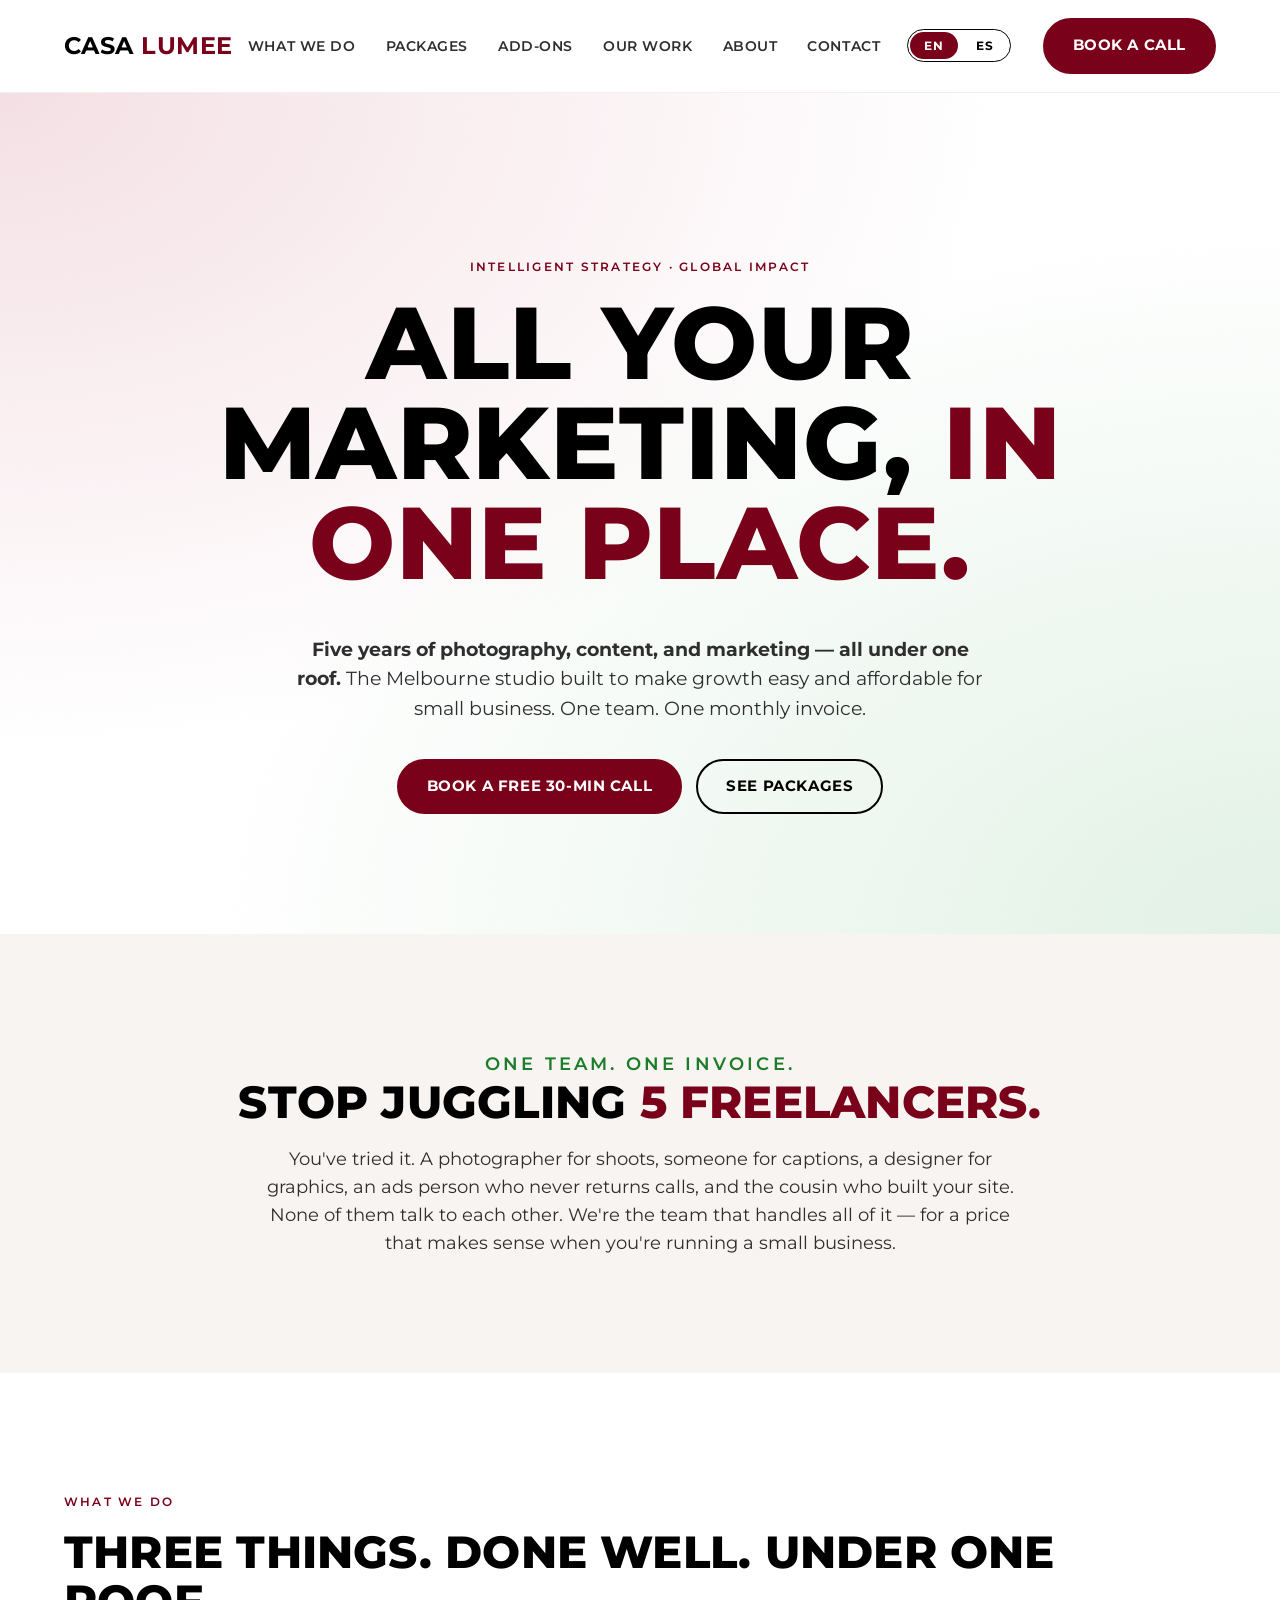
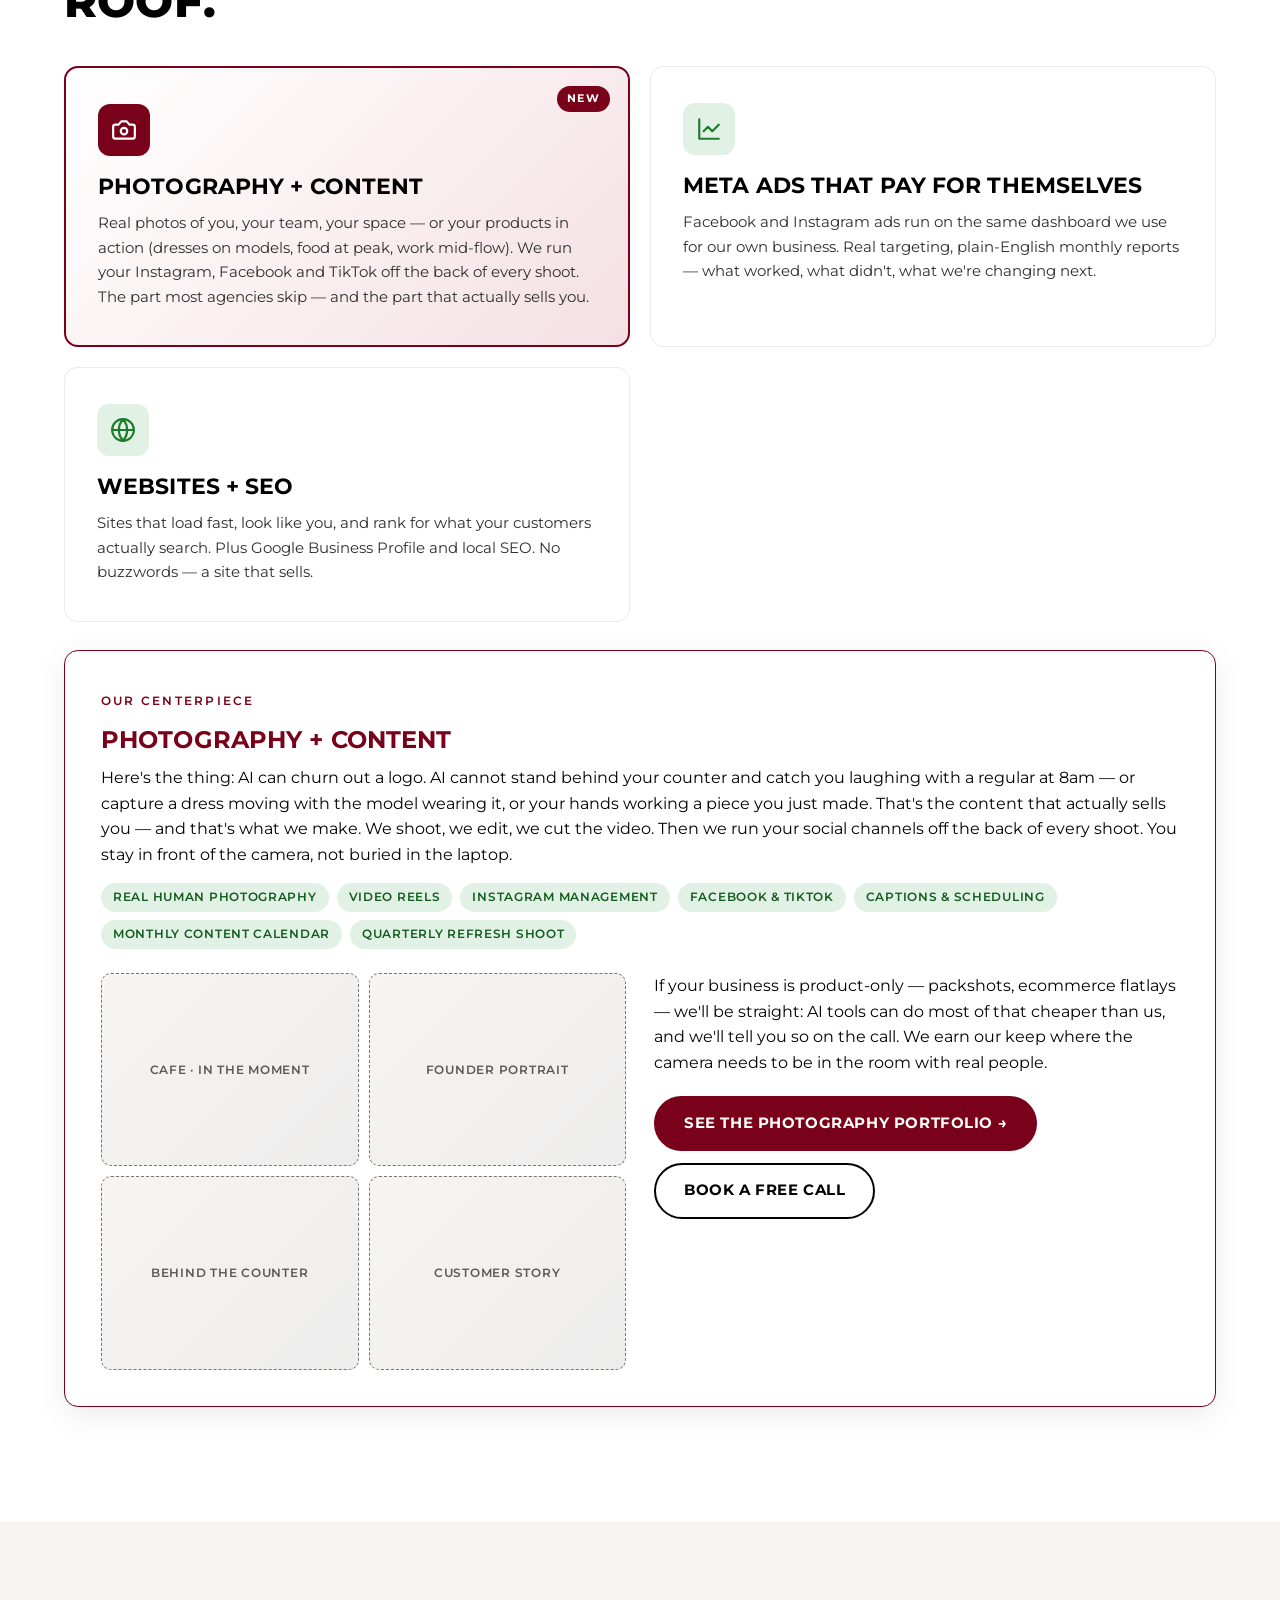
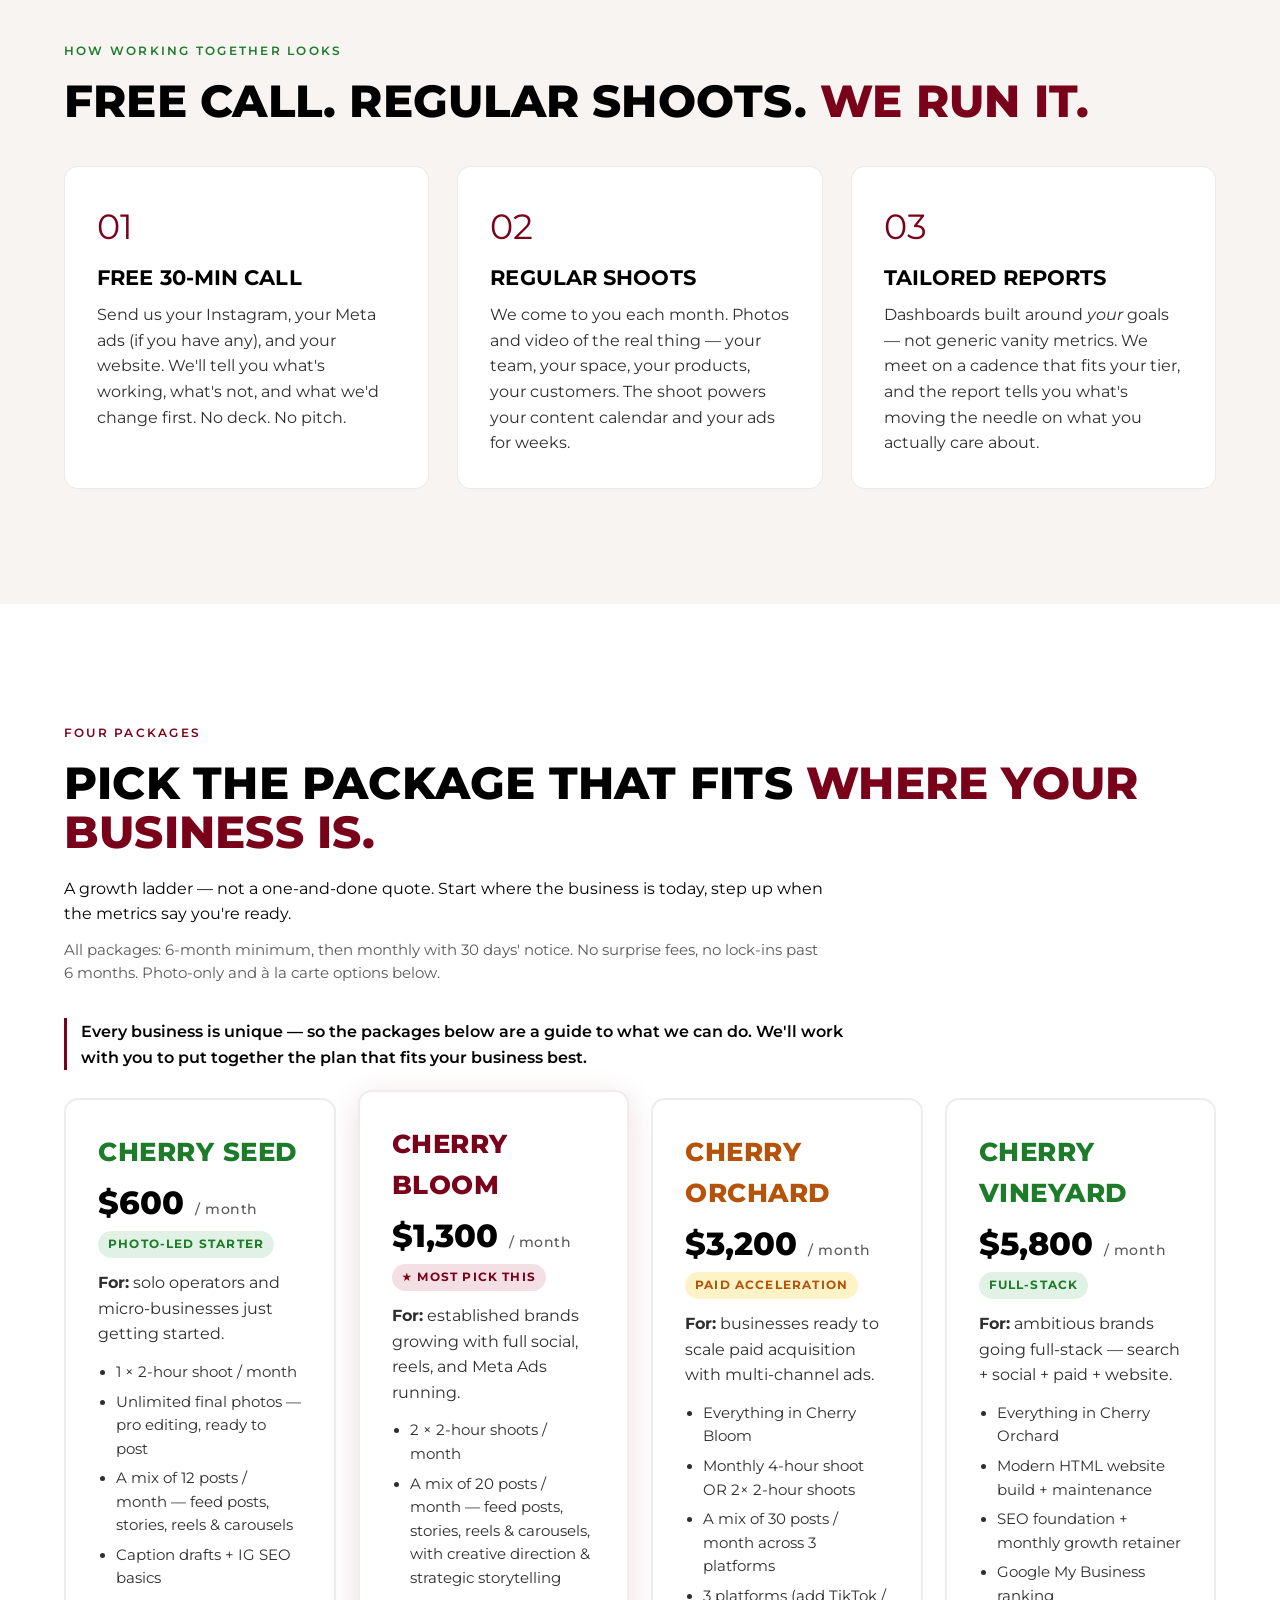
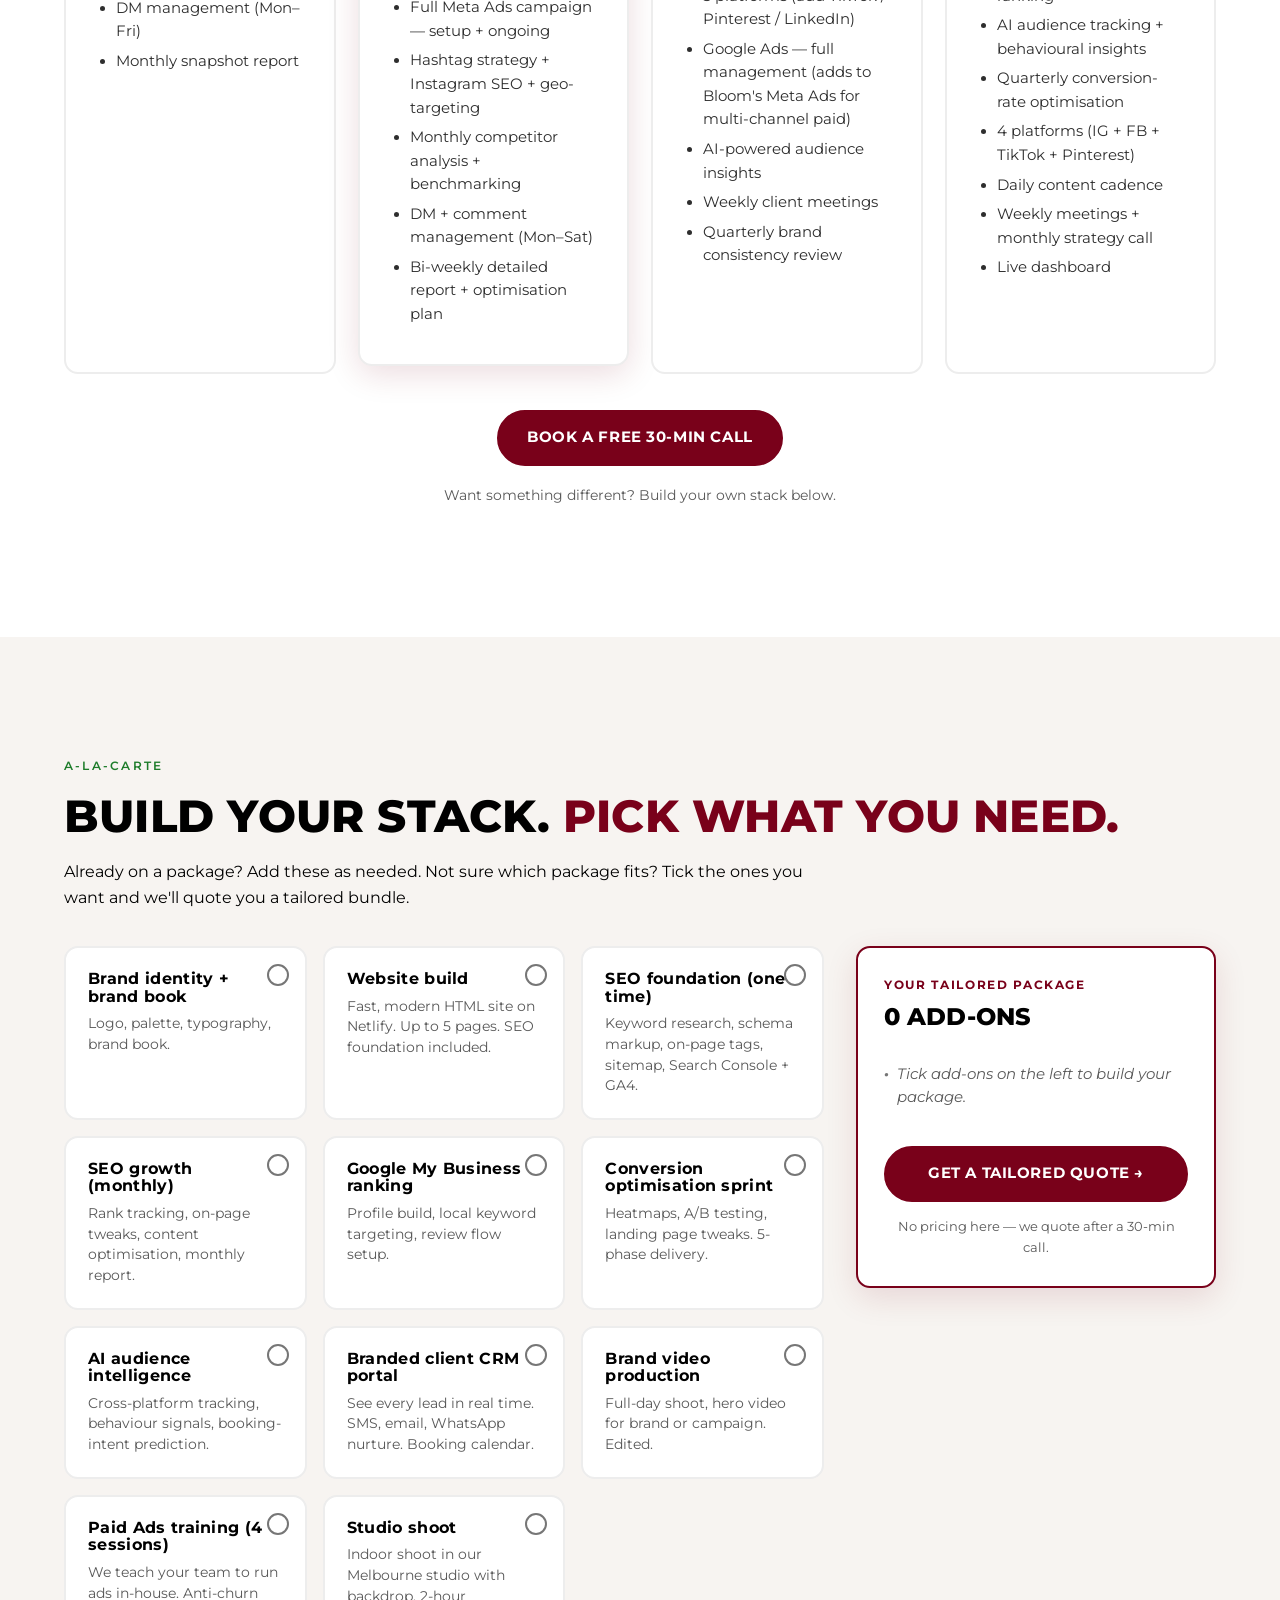
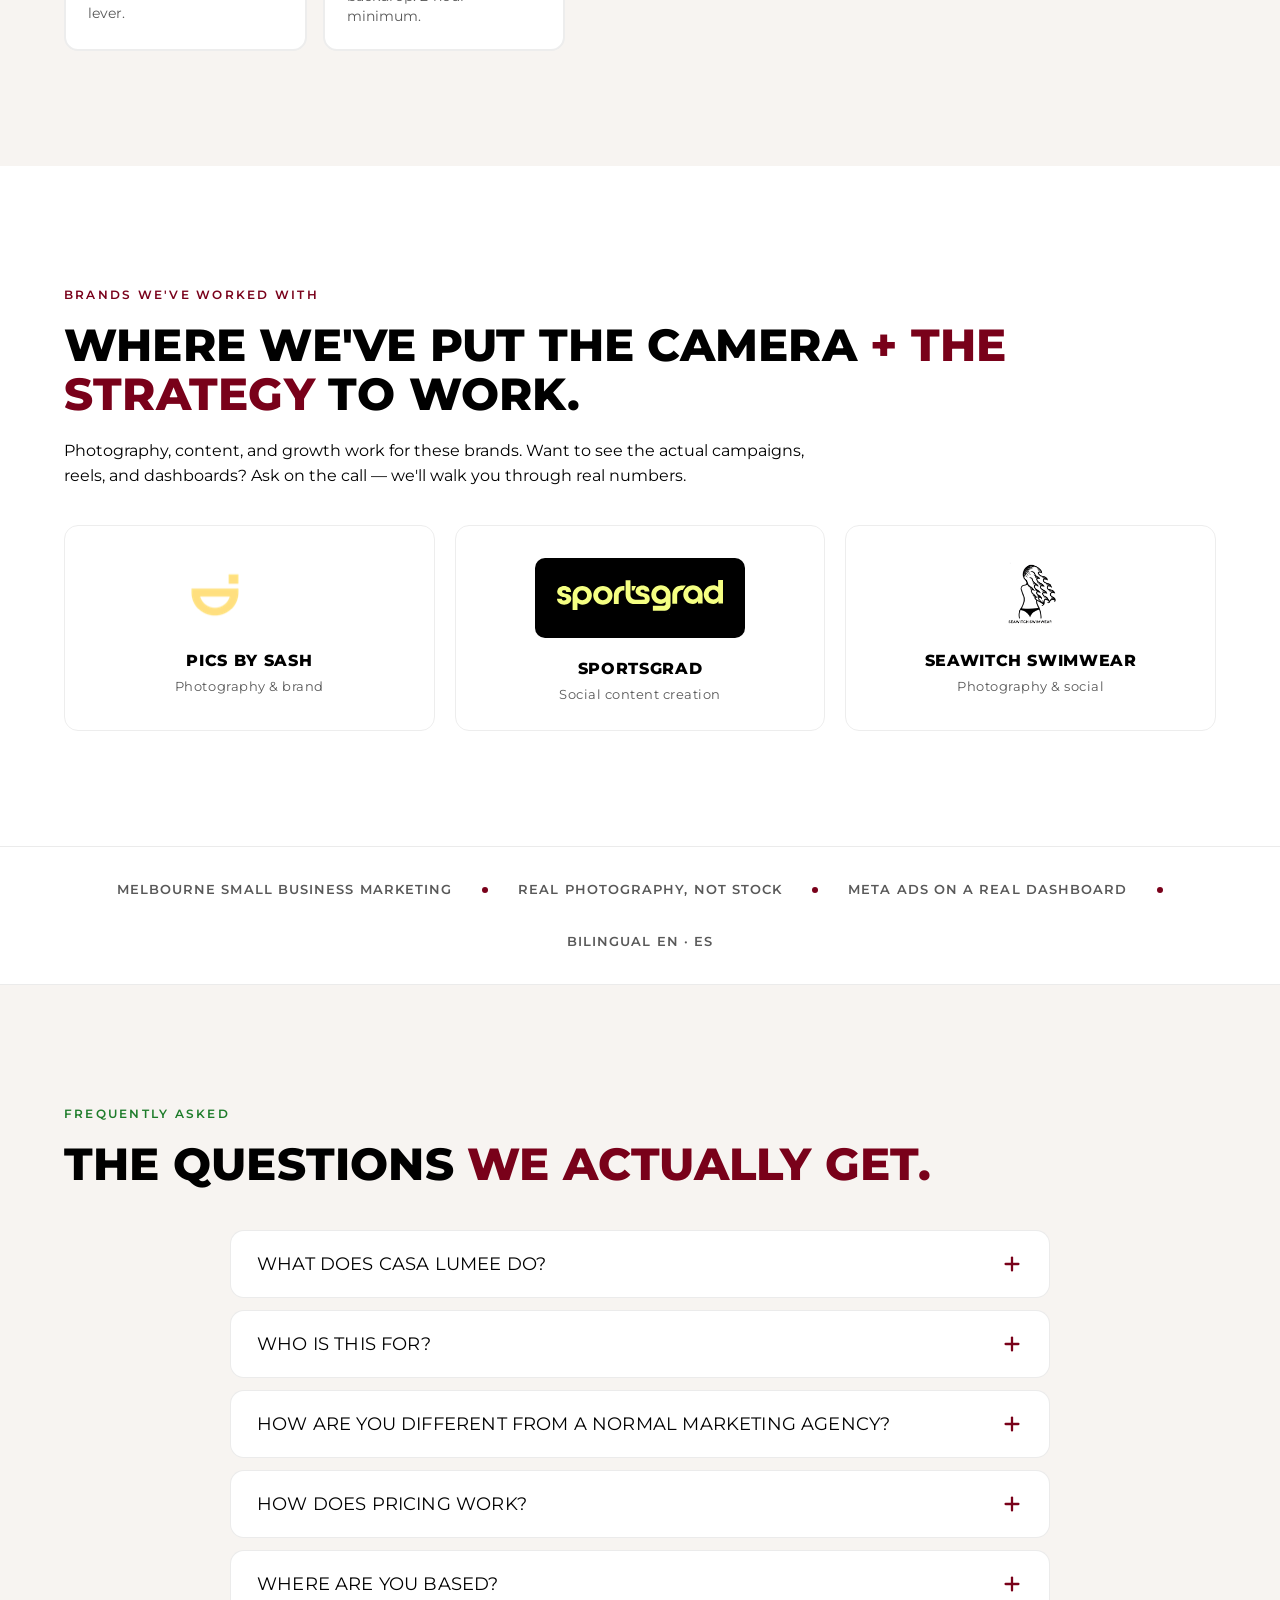
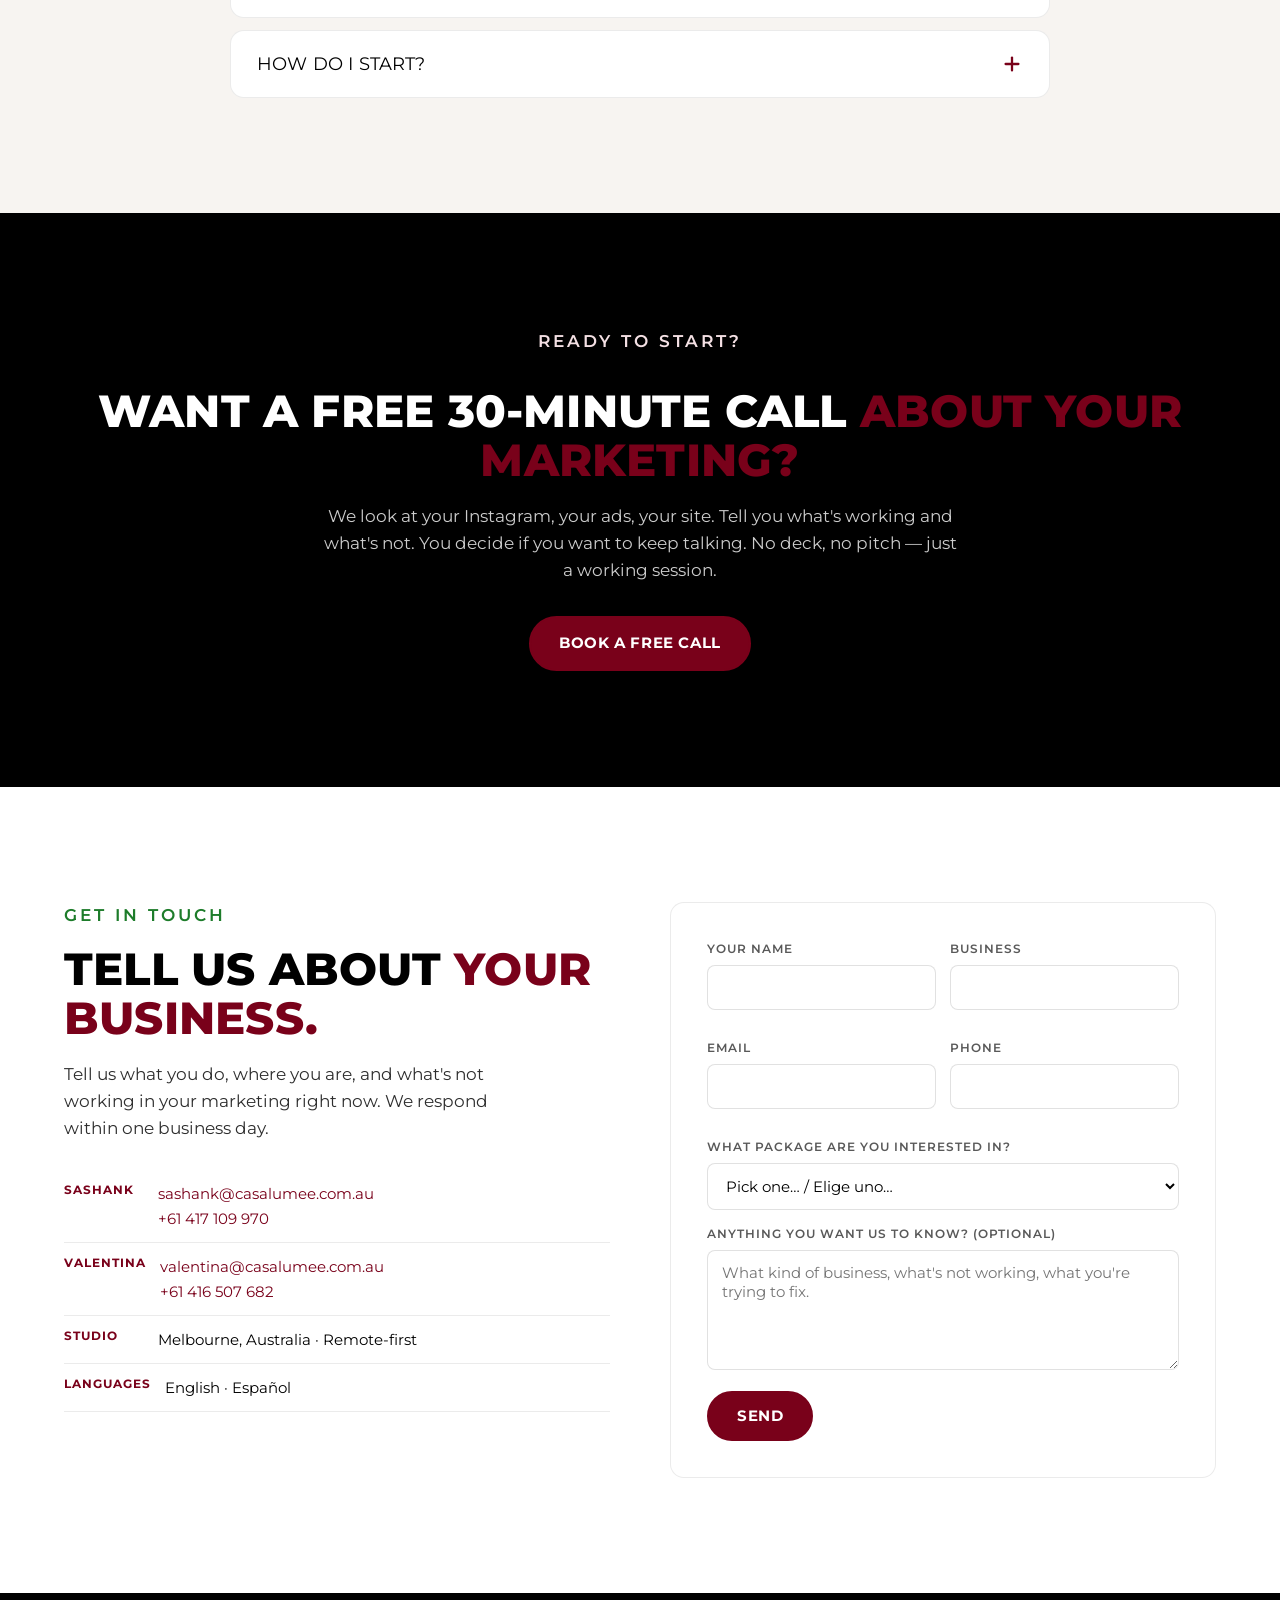
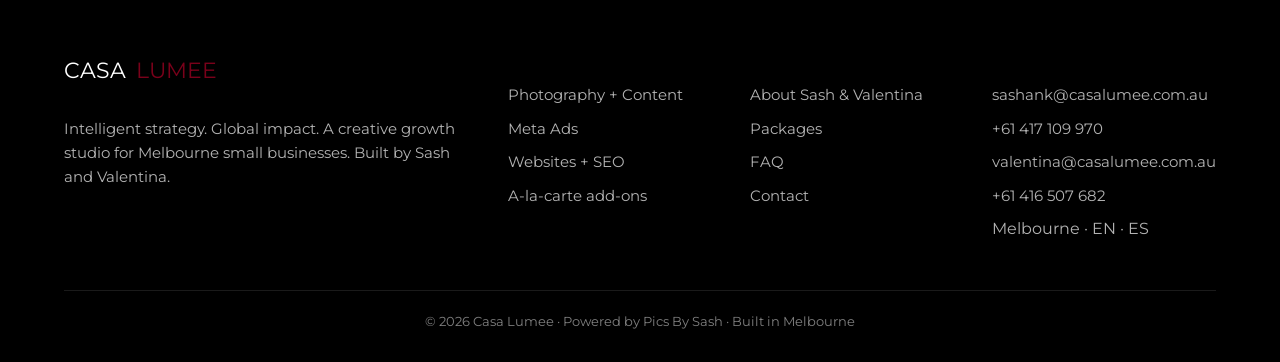
==== index.html @ b0452b5b "rebrand: Cherry Content → Casa Lumee (brand, domain, logo) Brand text → Casa Lumee; domain cherrycon" ====
<!DOCTYPE html>
<html lang="en" data-lang="en">
<head>
  <meta charset="UTF-8" />
  <meta name="viewport" content="width=device-width, initial-scale=1, viewport-fit=cover" />

  <!-- Primary meta -->
  <title>Casa Lumee — Intelligent Strategy. Global Impact.</title>
  <meta name="description" content="Five years of photography, content, and marketing under one roof. The Melbourne studio built to make growth easy and affordable for small business. One team, one monthly invoice. Bilingual EN · ES." />
  <meta name="keywords" content="marketing for small business Melbourne, social media management Melbourne, Meta ads agency Melbourne, small business photography Melbourne, content creation Melbourne, website design Melbourne, bilingual marketing agency, Casa Lumee" />
  <meta name="author" content="Casa Lumee" />
  <meta name="robots" content="index,follow,max-image-preview:large" />
  <link rel="canonical" href="https://casalumee.com.au/" />
  <link rel="alternate" hreflang="en-AU" href="https://casalumee.com.au/" />
  <link rel="alternate" hreflang="es" href="https://casalumee.com.au/?lang=es" />
  <link rel="alternate" hreflang="x-default" href="https://casalumee.com.au/" />

  <!-- Open Graph -->
  <meta property="og:type" content="website" />
  <meta property="og:title" content="Casa Lumee — Intelligent Strategy. Global Impact." />
  <meta property="og:description" content="Five years of photography, content, and marketing — all under one roof. The Melbourne studio built for small business growth." />
  <meta property="og:url" content="https://casalumee.com.au/" />
  <meta property="og:site_name" content="Casa Lumee" />
  <meta property="og:image" content="https://casalumee.com.au/assets/og-image.jpg" />
  <meta property="og:locale" content="en_AU" />
  <meta property="og:locale:alternate" content="es_ES" />

  <!-- Twitter -->
  <meta name="twitter:card" content="summary_large_image" />
  <meta name="twitter:title" content="Casa Lumee — Intelligent Strategy. Global Impact." />
  <meta name="twitter:description" content="One team. One monthly invoice. Photography, social, ads, and websites for Melbourne small businesses." />
  <meta name="twitter:image" content="https://casalumee.com.au/assets/og-image.jpg" />

  <!-- Favicon + PWA -->
  <link rel="icon" type="image/svg+xml" href="assets/favicon.svg" />
  <link rel="apple-touch-icon" sizes="180x180" href="assets/apple-touch-icon.png" />
  <link rel="manifest" href="manifest.json" />
  <meta name="theme-color" content="#79011A" />
  <meta name="color-scheme" content="light" />

  <!-- Fonts: Montserrat (display + body) per Valentina's brief — only the weights actually used -->
  <link rel="preconnect" href="https://fonts.googleapis.com" />
  <link rel="preconnect" href="https://fonts.gstatic.com" crossorigin />
  <link href="https://fonts.googleapis.com/css2?family=Montserrat:wght@400;600;700;800&display=swap" rel="stylesheet" />

  <!-- Styles -->
  <link rel="stylesheet" href="css/styles.css?v=16" />

  <!-- Structured data: Organization + Website + LocalBusiness -->
  <script type="application/ld+json">
  {
    "@context": "https://schema.org",
    "@graph": [
      {
        "@type": "Organization",
        "@id": "https://casalumee.com.au/#organization",
        "name": "Casa Lumee",
        "alternateName": "Casa Lumee Creative Growth Studio",
        "url": "https://casalumee.com.au/",
        "logo": "https://casalumee.com.au/assets/icon-512.png",
        "description": "Creative growth studio for Melbourne small businesses. Photography, social media, Meta ads, and websites — handled by Sash and Valentina. Bilingual English and Spanish.",
        "parentOrganization": {
          "@type": "Organization",
          "name": "Pics By Sash",
          "url": "https://picsbysash.com.au"
        },
        "slogan": "Intelligent Strategy. Global Impact.",
        "founder": [
          { "@type": "Person", "name": "Sashank B" },
          { "@type": "Person", "name": "Valentina Torres Charry" }
        ],
        "areaServed": [
          { "@type": "City", "name": "Melbourne" },
          { "@type": "Country", "name": "Australia" },
          { "@type": "Country", "name": "Spain" },
          { "@type": "Country", "name": "Colombia" }
        ],
        "knowsAbout": [
          "Social media management for small business",
          "Photography for small business",
          "Meta Ads for small business",
          "Website design for small business",
          "Local SEO",
          "Google My Business optimisation",
          "Marketing for small business across multiple sectors",
          "Bilingual marketing (English and Spanish)"
        ],
        "contactPoint": [
          {
            "@type": "ContactPoint",
            "email": "sashank@casalumee.com.au",
            "telephone": "+61417109970",
            "contactType": "Strategy & Performance",
            "availableLanguage": ["English"]
          },
          {
            "@type": "ContactPoint",
            "email": "valentina@casalumee.com.au",
            "telephone": "+61416507682",
            "contactType": "Brand & Client Success",
            "availableLanguage": ["English", "Spanish"]
          }
        ],
        "sameAs": [
          "https://www.instagram.com/casalumee",
          "https://www.linkedin.com/company/casalumee"
        ]
      },
      {
        "@type": "WebSite",
        "@id": "https://casalumee.com.au/#website",
        "url": "https://casalumee.com.au/",
        "name": "Casa Lumee",
        "publisher": { "@id": "https://casalumee.com.au/#organization" },
        "inLanguage": ["en-AU", "es"]
      },
      {
        "@type": "LocalBusiness",
        "@id": "https://casalumee.com.au/#localbusiness",
        "name": "Casa Lumee",
        "image": "https://casalumee.com.au/assets/icon-512.png",
        "url": "https://casalumee.com.au/",
        "telephone": "+61417109970",
        "address": {
          "@type": "PostalAddress",
          "addressLocality": "Melbourne",
          "addressRegion": "VIC",
          "addressCountry": "AU"
        }
      }
    ]
  }
  </script>

  <!-- Service catalog (no prices — quote-led per brand strategy) -->
  <script type="application/ld+json">
  {
    "@context": "https://schema.org",
    "@type": "Service",
    "@id": "https://casalumee.com.au/#service-marketing",
    "serviceType": "Small business marketing retainer",
    "name": "Casa Lumee — Creative Growth Studio",
    "provider": { "@id": "https://casalumee.com.au/#organization" },
    "areaServed": [
      { "@type": "City", "name": "Melbourne" },
      { "@type": "Country", "name": "Australia" }
    ],
    "audience": {
      "@type": "BusinessAudience",
      "audienceType": "Small and medium businesses across multiple sectors"
    },
    "termsOfService": "6-month minimum, monthly thereafter, 30 days' notice.",
    "hasOfferCatalog": {
      "@type": "OfferCatalog",
      "name": "Casa Lumee packages",
      "itemListElement": [
        {
          "@type": "Offer",
          "name": "Bloom",
          "description": "For solo trades, micro-businesses and photography-led brands. Monthly photo + video shoot, polished content delivered, you post when you want. No social management — content drop only."
        },
        {
          "@type": "Offer",
          "name": "Cherry",
          "description": "For established cafes, coaches, salons and boutiques that want growth. Monthly shoot, full Instagram and Facebook management, full Meta ads campaign, fortnightly client check-ins. Our most popular package."
        },
        {
          "@type": "Offer",
          "name": "Orchard",
          "description": "For SMBs ready to scale paid acquisition. Everything in Cherry, plus a full content production day each month, three platforms, multi-channel ads (Meta + Google), AI-powered audience insights, weekly meetings."
        },
        {
          "@type": "Offer",
          "name": "Vineyard",
          "description": "For ambitious SMBs going full-stack. Everything in Orchard, plus a website (build + ongoing maintenance), SEO retainer, Google My Business ranking, AI audience tracking, quarterly conversion optimisation."
        }
      ]
    }
  }
  </script>

  <!-- FAQPage schema for AEO -->
  <script type="application/ld+json">
  {
    "@context": "https://schema.org",
    "@type": "FAQPage",
    "mainEntity": [
      {
        "@type": "Question",
        "name": "What does Casa Lumee do?",
        "acceptedAnswer": {
          "@type": "Answer",
          "text": "Casa Lumee is a creative growth studio for Melbourne small businesses. We shoot original photography of your team and space, run your Instagram and Facebook, manage your Meta ads, and build your website. One team — Sash and Valentina. One monthly invoice. 6-month minimum, then monthly. Bilingual in English and Spanish."
        }
      },
      {
        "@type": "Question",
        "name": "Who is Casa Lumee for?",
        "acceptedAnswer": {
          "@type": "Answer",
          "text": "Melbourne small and medium businesses across many sectors. Especially if you're great at your craft but marketing eats your evenings, and you don't want to spend five thousand dollars a month on a big agency. We also work with Latin American brands in English and Spanish."
        }
      },
      {
        "@type": "Question",
        "name": "How are you different from a normal marketing agency?",
        "acceptedAnswer": {
          "@type": "Answer",
          "text": "Three things. One: we shoot real photography of you, your team and your space — most agencies use stock or AI imagery. Two: one team handles everything, not five freelancers who don't talk to each other — Valentina runs social and content, Sash runs ads, strategy and photography. Three: monthly reports in plain English. We tell you what worked, what didn't, and what we're changing next."
        }
      },
      {
        "@type": "Question",
        "name": "How does pricing work?",
        "acceptedAnswer": {
          "@type": "Answer",
          "text": "We don't publish a price list because every business has different needs. We have four packages — Cherry Seed, Cherry Bloom, Cherry Orchard, and Cherry Vineyard ($600 / $1,300 / $3,200 / $5,800 monthly) — that scale from photo-only retainer up to full-stack white-label. Book a free 30-minute call and we'll quote you a package that fits where your business actually is."
        }
      },
      {
        "@type": "Question",
        "name": "Where are you based?",
        "acceptedAnswer": {
          "@type": "Answer",
          "text": "Melbourne, Australia. Valentina splits time between Melbourne and Spain, so we cover Australia and Latin America in English and Spanish."
        }
      },
      {
        "@type": "Question",
        "name": "How do I start?",
        "acceptedAnswer": {
          "@type": "Answer",
          "text": "Book a free 30-minute call. Send us your Instagram, your Meta ads if you have any, and your website. We tell you what's working, what's not, and what we'd change first. No deck, no pitch — just a working session."
        }
      }
    ]
  }
  </script>

  <!-- BreadcrumbList schema -->
  <script type="application/ld+json">
  {
    "@context": "https://schema.org",
    "@type": "BreadcrumbList",
    "itemListElement": [
      { "@type": "ListItem", "position": 1, "name": "Home", "item": "https://casalumee.com.au/" }
    ]
  }
  </script>
</head>
<body>

<!-- Skip link for a11y -->
<a href="#main" class="visually-hidden" style="position:absolute;left:-9999px;">Skip to content</a>

<!-- ============ NAVIGATION ============ -->
<header class="nav" role="banner">
  <div class="nav-inner">
    <a href="index.html" class="nav-logo" aria-label="Casa Lumee home">
      <!-- TODO(logo): old Cherry logo removed; wordmark placeholder until new Casa Lumee logo + colours land -->
      <span class="wordmark">Casa <span class="accent">Lumee</span></span>
    </a>

    <nav aria-label="Primary">
      <ul class="nav-links" id="navLinks">
        <li><a href="#services"><span class="lang-en">What we do</span><span class="lang-es" hidden>Qué hacemos</span></a></li>
        <li><a href="#packages"><span class="lang-en">Packages</span><span class="lang-es" hidden>Paquetes</span></a></li>
        <li><a href="#add-ons"><span class="lang-en">Add-ons</span><span class="lang-es" hidden>Servicios</span></a></li>
        <li><a href="#work"><span class="lang-en">Our work</span><span class="lang-es" hidden>Trabajos</span></a></li>
        <li><a href="about.html"><span class="lang-en">About</span><span class="lang-es" hidden>Nosotros</span></a></li>
        <li><a href="#contact"><span class="lang-en">Contact</span><span class="lang-es" hidden>Contacto</span></a></li>
      </ul>
    </nav>

    <div class="lang-toggle" role="group" aria-label="Language toggle">
      <button type="button" data-lang-set="en" class="is-active" aria-pressed="true">EN</button>
      <button type="button" data-lang-set="es" aria-pressed="false">ES</button>
    </div>

    <a href="#contact" class="btn nav-cta">
      <span class="lang-en">Book a call</span>
      <span class="lang-es" hidden>Agenda una llamada</span>
    </a>
    <button class="nav-toggle" id="navToggle" aria-label="Toggle navigation" aria-expanded="false">☰</button>
  </div>
</header>

<main id="main">

<!-- ============ HERO ============ -->
<section class="hero" aria-labelledby="hero-h">
<div class="container hero-inner reveal">
    <p class="eyebrow">
      <span class="lang-en">Intelligent Strategy · Global Impact</span>
      <span class="lang-es" hidden>Estrategia inteligente · Impacto global</span>
    </p>
    <h1 id="hero-h">
      <span class="lang-en">All your marketing, <span class="accent">in one place.</span></span>
      <span class="lang-es" hidden>Todo tu marketing, <span class="accent">en un solo lugar.</span></span>
    </h1>
    <p class="lead">
      <span class="lang-en"><strong>Five years of photography, content, and marketing — all under one roof.</strong> The Melbourne studio built to make growth easy and affordable for small business. One team. One monthly invoice.</span>
      <span class="lang-es" hidden><strong>Cinco años de fotografía, contenido y marketing — todo bajo un mismo techo.</strong> El estudio de Melbourne hecho para que crecer sea fácil y accesible para tu negocio. Un equipo. Una sola factura mensual.</span>
    </p>
    <div class="hero-actions">
      <a href="#contact" class="btn">
        <span class="lang-en">Book a free 30-min call</span>
        <span class="lang-es" hidden>Agenda una llamada gratis</span>
      </a>
      <a href="#packages" class="btn btn-ghost">
        <span class="lang-en">See packages</span>
        <span class="lang-es" hidden>Ver paquetes</span>
      </a>
    </div>
  </div>
</section>

<!-- ============ VALUE PROPOSITION ============ -->
<section class="valueprop section-alt reveal">
  <div class="container">
    <p class="eyebrow green">
      <span class="lang-en">One team. One invoice.</span>
      <span class="lang-es" hidden>Un equipo. Una factura.</span>
    </p>
    <h2>
      <span class="lang-en">Stop juggling <span class="accent">5 freelancers.</span></span>
      <span class="lang-es" hidden>Deja de hacer malabares con <span class="accent">5 freelancers.</span></span>
    </h2>
    <p>
      <span class="lang-en">You've tried it. A photographer for shoots, someone for captions, a designer for graphics, an ads person who never returns calls, and the cousin who built your site. None of them talk to each other. We're the team that handles all of it — for a price that makes sense when you're running a small business.</span>
      <span class="lang-es" hidden>Ya lo has intentado. Un fotógrafo para los shoots, alguien para las descripciones, un diseñador para los gráficos, un experto en ads que nunca contesta, y el primo que hizo tu web. Ninguno habla con el otro. Nosotros somos el equipo que hace todo — a un precio que tiene sentido para un negocio pequeño.</span>
    </p>
  </div>
</section>

<!-- ============ SERVICES ============ -->
<section id="services" aria-labelledby="services-h" class="reveal">
  <div class="container">
    <p class="eyebrow">
      <span class="lang-en">What we do</span>
      <span class="lang-es" hidden>Qué hacemos</span>
    </p>
    <h2 id="services-h">
      <span class="lang-en">Three things. Done well. <span class="accent">Under one roof.</span></span>
      <span class="lang-es" hidden>Tres cosas. Hechas bien. <span class="accent">Bajo un mismo techo.</span></span>
    </h2>

    <div class="services-grid" id="servicesGrid">

      <!-- Service 1 — Photography + Content (featured) -->
      <article class="service-card featured" data-service="content" tabindex="0" role="button" aria-pressed="true" aria-controls="detail-content">
        <span class="service-icon" aria-hidden="true">
          <svg width="26" height="26" viewBox="0 0 24 24" fill="none" stroke="currentColor" stroke-width="2" stroke-linecap="round" stroke-linejoin="round"><path d="M14.5 4h-5L7 7H4a2 2 0 0 0-2 2v9a2 2 0 0 0 2 2h16a2 2 0 0 0 2-2V9a2 2 0 0 0-2-2h-3l-2.5-3z"/><circle cx="12" cy="13" r="3"/></svg>
        </span>
        <h3><span class="lang-en">Photography + Content</span><span class="lang-es" hidden>Fotografía + Contenido</span></h3>
        <p>
          <span class="lang-en">Real photos of you, your team, your space — or your products in action (dresses on models, food at peak, work mid-flow). We run your Instagram, Facebook and TikTok off the back of every shoot. The part most agencies skip — and the part that actually sells you.</span>
          <span class="lang-es" hidden>Fotos reales de ti, tu equipo, tu espacio — o tus productos en acción (vestidos sobre modelos, comida en su mejor momento, trabajo en plena acción). Llevamos tu Instagram, Facebook y TikTok con cada shoot. La parte que la mayoría de agencias se salta — y la que realmente vende.</span>
        </p>
      </article>

      <!-- Service 2 -->
      <article class="service-card" data-service="ads" tabindex="0" role="button" aria-pressed="false" aria-controls="detail-ads">
        <span class="service-icon" aria-hidden="true">
          <svg width="26" height="26" viewBox="0 0 24 24" fill="none" stroke="currentColor" stroke-width="2" stroke-linecap="round" stroke-linejoin="round"><path d="M3 3v18h18"/><path d="m7 14 4-4 4 4 6-6"/></svg>
        </span>
        <h3><span class="lang-en">Meta Ads That Pay For Themselves</span><span class="lang-es" hidden>Ads de Meta que se pagan solos</span></h3>
        <p>
          <span class="lang-en">Facebook and Instagram ads run on the same dashboard we use for our own business. Real targeting, plain-English monthly reports — what worked, what didn't, what we're changing next.</span>
          <span class="lang-es" hidden>Campañas en Facebook e Instagram con el mismo dashboard que usamos para nuestro propio negocio. Segmentación real, reportes mensuales en lenguaje simple — qué funcionó, qué no, qué vamos a cambiar.</span>
        </p>
      </article>

      <!-- Service 3 -->
      <article class="service-card" data-service="digital" tabindex="0" role="button" aria-pressed="false" aria-controls="detail-digital">
        <span class="service-icon" aria-hidden="true">
          <svg width="26" height="26" viewBox="0 0 24 24" fill="none" stroke="currentColor" stroke-width="2" stroke-linecap="round" stroke-linejoin="round"><circle cx="12" cy="12" r="10"/><path d="M2 12h20M12 2a15 15 0 0 1 0 20M12 2a15 15 0 0 0 0 20"/></svg>
        </span>
        <h3><span class="lang-en">Websites + SEO</span><span class="lang-es" hidden>Sitios web + SEO</span></h3>
        <p>
          <span class="lang-en">Sites that load fast, look like you, and rank for what your customers actually search. Plus Google Business Profile and local SEO. No buzzwords — a site that sells.</span>
          <span class="lang-es" hidden>Sitios rápidos, que se ven como tú, y que rankean para lo que tus clientes realmente buscan. Más perfil de Google Business y SEO local. Sin tecnicismos — un sitio que vende.</span>
        </p>
      </article>

    </div>

    <!-- ===== Detail Panels ===== -->

    <!-- Photography + Content — default open (centerpiece) -->
    <div class="service-detail is-open" id="detail-content" data-detail="content" aria-live="polite">
      <p class="eyebrow">
        <span class="lang-en">Our centerpiece</span>
        <span class="lang-es" hidden>Nuestro pilar</span>
      </p>
      <h3><span class="lang-en">Photography + Content</span><span class="lang-es" hidden>Fotografía + Contenido</span></h3>
      <p>
        <span class="lang-en">Here's the thing: AI can churn out a logo. AI cannot stand behind your counter and catch you laughing with a regular at 8am — or capture a dress moving with the model wearing it, or your hands working a piece you just made. That's the content that actually sells you — and that's what we make. We shoot, we edit, we cut the video. Then we run your social channels off the back of every shoot. You stay in front of the camera, not buried in the laptop.</span>
        <span class="lang-es" hidden>El truco es este: la IA puede generar un logo. Pero la IA no puede pararse detrás de tu mostrador y captarte riéndote con un cliente habitual a las 8 de la mañana — ni capturar un vestido moviéndose con la modelo, ni tus manos trabajando una pieza que acabas de hacer. Ese es el contenido que de verdad te vende — y eso es lo que hacemos. Hacemos el shoot, editamos, cortamos el video. Después llevamos tus redes con todo eso. Tú estás frente a la cámara, no enterrado en el laptop.</span>
      </p>
      <div class="detail-tags">
        <span class="detail-tag">Real human photography</span>
        <span class="detail-tag">Video reels</span>
        <span class="detail-tag">Instagram management</span>
        <span class="detail-tag">Facebook &amp; TikTok</span>
        <span class="detail-tag">Captions &amp; scheduling</span>
        <span class="detail-tag">Monthly content calendar</span>
        <span class="detail-tag">Quarterly refresh shoot</span>
      </div>
      <div class="detail-grid">
        <div class="img-grid-4">
          <div class="img-slot">Cafe · in the moment</div>
          <div class="img-slot">Founder portrait</div>
          <div class="img-slot">Behind the counter</div>
          <div class="img-slot">Customer story</div>
        </div>
        <div>
          <p>
            <span class="lang-en">If your business is product-only — packshots, ecommerce flatlays — we'll be straight: AI tools can do most of that cheaper than us, and we'll tell you so on the call. We earn our keep where the camera needs to be in the room with real people.</span>
            <span class="lang-es" hidden>Si tu negocio es solo producto — packshots, flatlays ecommerce — te lo decimos directo: la IA puede hacer la mayoría de eso más barato que nosotros, y te lo diremos en la llamada. Nosotros ganamos donde la cámara tiene que estar en la sala con gente real.</span>
          </p>
          <div class="detail-actions">
            <a href="https://picsbysash.com.au" class="btn" target="_blank" rel="noopener">
              <span class="lang-en">See the photography portfolio →</span>
              <span class="lang-es" hidden>Ver portafolio de fotografía →</span>
            </a>
            <a href="#contact" class="btn btn-ghost">
              <span class="lang-en">Book a free call</span>
              <span class="lang-es" hidden>Agenda una llamada</span>
            </a>
          </div>
        </div>
      </div>
    </div>

    <!-- Ads -->
    <div class="service-detail" id="detail-ads" data-detail="ads" aria-live="polite">
      <p class="eyebrow green">02 · Ads</p>
      <h3><span class="lang-en">Meta Ads That Pay For Themselves</span><span class="lang-es" hidden>Ads que se pagan solos</span></h3>
      <p>
        <span class="lang-en">We run your Facebook and Instagram ads on the same dashboard we use for our own photography business. Real targeting, real numbers, a monthly report you can actually read — what worked, what didn't, and what we're changing next month.</span>
        <span class="lang-es" hidden>Llevamos tus ads de Facebook e Instagram con el mismo dashboard que usamos para nuestro propio negocio de fotografía. Segmentación real, números reales, un reporte mensual que puedes entender — qué funcionó, qué no, y qué cambiamos el mes que viene.</span>
      </p>
      <div class="detail-grid">
        <div class="dash-mock" aria-label="Sample monthly performance report">
          <div class="dash-stats">
            <div class="dash-stat">
              <span class="dash-stat-label">Ad spend</span>
              <span class="dash-stat-value">$1,240</span>
              <span class="dash-stat-delta down">↓ 8% vs prev</span>
            </div>
            <div class="dash-stat">
              <span class="dash-stat-label">CTR</span>
              <span class="dash-stat-value">3.4%</span>
              <span class="dash-stat-delta up">↑ 0.6%</span>
            </div>
            <div class="dash-stat">
              <span class="dash-stat-label">Leads</span>
              <span class="dash-stat-value">42</span>
              <span class="dash-stat-delta up">↑ 11</span>
            </div>
            <div class="dash-stat">
              <span class="dash-stat-label">Cost / lead</span>
              <span class="dash-stat-value">$29.50</span>
              <span class="dash-stat-delta up">↓ $8</span>
            </div>
          </div>
          <div class="dash-chart" aria-label="Daily leads over 30 days">
            <span class="dash-bar" style="height:22%"></span>
            <span class="dash-bar" style="height:34%"></span>
            <span class="dash-bar" style="height:28%"></span>
            <span class="dash-bar" style="height:45%"></span>
            <span class="dash-bar" style="height:50%"></span>
            <span class="dash-bar" style="height:38%"></span>
            <span class="dash-bar" style="height:55%"></span>
            <span class="dash-bar" style="height:60%"></span>
            <span class="dash-bar" style="height:48%"></span>
            <span class="dash-bar" style="height:42%"></span>
            <span class="dash-bar" style="height:58%"></span>
            <span class="dash-bar" style="height:46%"></span>
            <span class="dash-bar" style="height:62%"></span>
            <span class="dash-bar" style="height:50%"></span>
            <span class="dash-bar" style="height:55%"></span>
            <span class="dash-bar" style="height:48%"></span>
            <span class="dash-bar" style="height:60%"></span>
            <span class="dash-bar" style="height:65%"></span>
            <span class="dash-bar" style="height:55%"></span>
            <span class="dash-bar" style="height:58%"></span>
            <span class="dash-bar" style="height:52%"></span>
            <span class="dash-bar" style="height:60%"></span>
            <span class="dash-bar hi" style="height:72%"></span>
            <span class="dash-bar hi" style="height:78%"></span>
            <span class="dash-bar hi" style="height:75%"></span>
            <span class="dash-bar hi" style="height:82%"></span>
            <span class="dash-bar hi" style="height:88%"></span>
            <span class="dash-bar hi" style="height:80%"></span>
            <span class="dash-bar hi" style="height:90%"></span>
            <span class="dash-bar hi" style="height:95%"></span>
          </div>
          <p style="font-size:.8rem;color:var(--ink-3);margin-top:14px;">↑ Trend after creative refresh, week 3.</p>
        </div>
        <div>
          <p>
            <span class="lang-en">Sample monthly report — the metrics that matter, plus what we'd test next month. No spreadsheets you have to decode.</span>
            <span class="lang-es" hidden>Reporte mensual de muestra — las métricas que importan, más qué probaríamos el próximo mes. Sin hojas de cálculo que tengas que descifrar.</span>
          </p>
          <div class="detail-actions">
            <a href="#contact" class="btn">
              <span class="lang-en">See a sample report →</span>
              <span class="lang-es" hidden>Ver un reporte de muestra →</span>
            </a>
          </div>
        </div>
      </div>
    </div>

    <!-- Digital -->
    <div class="service-detail" id="detail-digital" data-detail="digital" aria-live="polite">
      <p class="eyebrow green">03 · Web</p>
      <h3><span class="lang-en">Websites + SEO</span><span class="lang-es" hidden>Sitios web + SEO</span></h3>
      <p>
        <span class="lang-en">We build sites that load fast, look like you, and rank for what your customers actually search. Plus Google Business Profile, on-page SEO and local schema so people find you in the first place. Just a site that sells.</span>
        <span class="lang-es" hidden>Construimos sitios rápidos, que se ven como tú, y que rankean para lo que tus clientes realmente buscan. Más perfil de Google Business, SEO en página, y schema local para que la gente te encuentre. Un sitio que vende.</span>
      </p>
      <div class="detail-tags">
        <span class="detail-tag">Domain &amp; hosting</span>
        <span class="detail-tag">Mobile-first</span>
        <span class="detail-tag">On-page SEO</span>
        <span class="detail-tag">Google Business setup</span>
        <span class="detail-tag">Review flow</span>
        <span class="detail-tag">Local schema</span>
      </div>
      <div class="detail-grid">
        <div class="img-slot" style="aspect-ratio: 16/10;">Site preview · browser mock</div>
        <div class="img-slot" style="aspect-ratio: 16/10;">Google Business Profile · 4.9 ★</div>
      </div>
      <div class="detail-actions">
        <a href="#contact" class="btn">
          <span class="lang-en">Get a quote</span>
          <span class="lang-es" hidden>Pide cotización</span>
        </a>
      </div>
    </div>

  </div>
</section>

<!-- ============ JOURNEY (3-COL) ============ -->
<section class="reveal section-alt" aria-labelledby="journey-h">
  <div class="container">
    <p class="eyebrow green">
      <span class="lang-en">How working together looks</span>
      <span class="lang-es" hidden>Cómo trabajamos juntos</span>
    </p>
    <h2 id="journey-h">
      <span class="lang-en">Free call. Regular shoots. <span style="color:var(--cherry)">We run it.</span></span>
      <span class="lang-es" hidden>Llamada gratis. Shoots regulares. <span style="color:var(--cherry)">Nosotros lo manejamos.</span></span>
    </h2>
    <div class="cols-3">
      <article class="col-card">
        <span class="num">01</span>
        <h3><span class="lang-en">Free 30-min call</span><span class="lang-es" hidden>Llamada gratis de 30 min</span></h3>
        <p>
          <span class="lang-en">Send us your Instagram, your Meta ads (if you have any), and your website. We'll tell you what's working, what's not, and what we'd change first. No deck. No pitch.</span>
          <span class="lang-es" hidden>Mándanos tu Instagram, tus ads de Meta (si los tienes), y tu sitio web. Te decimos qué funciona, qué no, y qué cambiaríamos primero. Sin presentación. Sin pitch.</span>
        </p>
      </article>
      <article class="col-card">
        <span class="num">02</span>
        <h3><span class="lang-en">Regular shoots</span><span class="lang-es" hidden>Shoots regulares</span></h3>
        <p>
          <span class="lang-en">We come to you each month. Photos and video of the real thing — your team, your space, your products, your customers. The shoot powers your content calendar and your ads for weeks.</span>
          <span class="lang-es" hidden>Vamos a verte cada mes. Fotos y video de la realidad — tu equipo, tu espacio, tus productos, tus clientes. El shoot alimenta tu calendario de contenido y tus ads durante semanas.</span>
        </p>
      </article>
      <article class="col-card">
        <span class="num">03</span>
        <h3><span class="lang-en">Tailored reports</span><span class="lang-es" hidden>Reportes a medida</span></h3>
        <p>
          <span class="lang-en">Dashboards built around <em>your</em> goals — not generic vanity metrics. We meet on a cadence that fits your tier, and the report tells you what's moving the needle on what you actually care about.</span>
          <span class="lang-es" hidden>Dashboards construidos alrededor de <em>tus</em> objetivos — no métricas genéricas de vanidad. Nos reunimos en la cadencia que te corresponde, y el reporte te dice qué está moviendo la aguja en lo que de verdad te importa.</span>
        </p>
      </article>
    </div>
  </div>
</section>

<!-- ============ PACKAGES ============ -->
<section id="packages" class="reveal" aria-labelledby="packages-h">
  <div class="container">
    <p class="eyebrow">
      <span class="lang-en">Four packages</span>
      <span class="lang-es" hidden>Cuatro paquetes</span>
    </p>
    <h2 id="packages-h">
      <span class="lang-en">Pick the package that fits <span style="color:var(--cherry)">where your business is.</span></span>
      <span class="lang-es" hidden>Elige el paquete que se ajusta a <span style="color:var(--cherry)">tu negocio.</span></span>
    </h2>
    <p style="max-width:760px;margin-bottom:12px;">
      <span class="lang-en">A growth ladder — not a one-and-done quote. Start where the business is today, step up when the metrics say you're ready.</span>
      <span class="lang-es" hidden>Una escalera de crecimiento — no una cotización única. Empiezas donde está tu negocio hoy, subes cuando las métricas lo indican.</span>
    </p>
    <p style="max-width:760px;margin-bottom:32px;font-size:0.92rem;color:var(--ink-3);">
      <span class="lang-en">All packages: 6-month minimum, then monthly with 30 days' notice. No surprise fees, no lock-ins past 6 months. Photo-only and à la carte options below.</span>
      <span class="lang-es" hidden>Todos los paquetes: 6 meses mínimo, después mensual con 30 días de aviso. Sin sorpresas, sin contratos atados después de 6 meses. Opciones sólo de fotografía y à la carte abajo.</span>
    </p>

    <p style="max-width:780px;margin-bottom:28px;font-size:1.02rem;font-weight:600;border-left:3px solid var(--cherry);padding-left:14px;">
      <span class="lang-en">Every business is unique — so the packages below are a guide to what we can do. We'll work with you to put together the plan that fits your business best.</span>
      <span class="lang-es" hidden>Cada negocio es único — los paquetes de abajo son una guía de lo que podemos hacer. Trabajaremos contigo para armar el plan que mejor se adapte a tu negocio.</span>
    </p>

    <div class="cols-4 tiers">
      <!-- Cherry Seed -->
      <article class="col-card tier-card tier-bloom">
        <span class="num">Cherry Seed</span>
        <p class="tier-price">$600 <span class="tier-price-sub">/ month</span></p>
        <p class="tier-tag">
          <span class="lang-en">Photo-led starter</span>
          <span class="lang-es" hidden>Plan de entrada</span>
        </p>
        <p><strong><span class="lang-en">For:</span><span class="lang-es" hidden>Para:</span></strong>
          <span class="lang-en">solo operators and micro-businesses just getting started.</span>
          <span class="lang-es" hidden>autónomos y micro-negocios que recién empiezan.</span>
        </p>
        <ul class="tier-list">
          <li><span class="lang-en">1 × 2-hour shoot / month</span><span class="lang-es" hidden>1 × shoot de 2 horas al mes</span></li>
          <li><span class="lang-en">Unlimited final photos — pro editing, ready to post</span><span class="lang-es" hidden>Fotos finales sin límite — edición profesional, listas para publicar</span></li>
          <li><span class="lang-en">A mix of 12 posts / month — feed posts, stories, reels &amp; carousels</span><span class="lang-es" hidden>Una mezcla de 12 publicaciones al mes — posts, stories, reels y carruseles</span></li>
          <li><span class="lang-en">Caption drafts + IG SEO basics</span><span class="lang-es" hidden>Borradores de captions + IG SEO básico</span></li>
          <li><span class="lang-en">DM management (Mon–Fri)</span><span class="lang-es" hidden>Gestión de DMs (Lun–Vie)</span></li>
          <li><span class="lang-en">Monthly snapshot report</span><span class="lang-es" hidden>Reporte mensual</span></li>
        </ul>
      </article>

      <!-- Cherry Bloom (most popular) -->
      <article class="col-card tier-card tier-cherry">
        <span class="num">Cherry Bloom</span>
        <p class="tier-price">$1,300 <span class="tier-price-sub">/ month</span></p>
        <p class="tier-tag tier-tag--star">
          <span class="lang-en">★ Most pick this</span>
          <span class="lang-es" hidden>★ El más elegido</span>
        </p>
        <p><strong><span class="lang-en">For:</span><span class="lang-es" hidden>Para:</span></strong>
          <span class="lang-en">established brands growing with full social, reels, and Meta Ads running.</span>
          <span class="lang-es" hidden>marcas establecidas que crecen con redes, reels y Meta Ads activos.</span>
        </p>
        <ul class="tier-list">
          <li><span class="lang-en">2 × 2-hour shoots / month</span><span class="lang-es" hidden>2 × shoots de 2 horas al mes</span></li>
          <li><span class="lang-en">A mix of 20 posts / month — feed posts, stories, reels &amp; carousels, with creative direction &amp; strategic storytelling</span><span class="lang-es" hidden>Una mezcla de 20 publicaciones al mes — posts, stories, reels y carruseles, con dirección creativa y narrativa estratégica</span></li>
          <li><span class="lang-en">Full Meta Ads campaign — setup + ongoing</span><span class="lang-es" hidden>Campaña Meta Ads — setup + gestión continua</span></li>
          <li><span class="lang-en">Hashtag strategy + Instagram SEO + geo-targeting</span><span class="lang-es" hidden>Estrategia de hashtags + IG SEO + geo-targeting</span></li>
          <li><span class="lang-en">Monthly competitor analysis + benchmarking</span><span class="lang-es" hidden>Análisis mensual de competencia + benchmark</span></li>
          <li><span class="lang-en">DM + comment management (Mon–Sat)</span><span class="lang-es" hidden>Gestión de DMs + comentarios (Lun–Sáb)</span></li>
          <li><span class="lang-en">Bi-weekly detailed report + optimisation plan</span><span class="lang-es" hidden>Reporte detallado quincenal + plan de optimización</span></li>
        </ul>
      </article>

      <!-- Cherry Orchard -->
      <article class="col-card tier-card tier-orchard">
        <span class="num">Cherry Orchard</span>
        <p class="tier-price">$3,200 <span class="tier-price-sub">/ month</span></p>
        <p class="tier-tag">
          <span class="lang-en">Paid acceleration</span>
          <span class="lang-es" hidden>Aceleración pagada</span>
        </p>
        <p><strong><span class="lang-en">For:</span><span class="lang-es" hidden>Para:</span></strong>
          <span class="lang-en">businesses ready to scale paid acquisition with multi-channel ads.</span>
          <span class="lang-es" hidden>negocios listos para acelerar adquisición pagada en varios canales.</span>
        </p>
        <ul class="tier-list">
          <li><span class="lang-en">Everything in Cherry Bloom</span><span class="lang-es" hidden>Todo lo de Cherry Bloom</span></li>
          <li><span class="lang-en">Monthly 4-hour shoot OR 2× 2-hour shoots</span><span class="lang-es" hidden>Shoot mensual de 4 horas o 2× 2 horas</span></li>
          <li><span class="lang-en">A mix of 30 posts / month across 3 platforms</span><span class="lang-es" hidden>Una mezcla de 30 publicaciones al mes en 3 plataformas</span></li>
          <li><span class="lang-en">3 platforms (add TikTok / Pinterest / LinkedIn)</span><span class="lang-es" hidden>3 plataformas (suma TikTok / Pinterest / LinkedIn)</span></li>
          <li><span class="lang-en">Google Ads — full management (adds to Bloom's Meta Ads for multi-channel paid)</span><span class="lang-es" hidden>Google Ads — gestión completa (suma a los Meta Ads de Bloom para paid multi-canal)</span></li>
          <li><span class="lang-en">AI-powered audience insights</span><span class="lang-es" hidden>Insights de audiencia con IA</span></li>
          <li><span class="lang-en">Weekly client meetings</span><span class="lang-es" hidden>Reuniones semanales</span></li>
          <li><span class="lang-en">Quarterly brand consistency review</span><span class="lang-es" hidden>Revisión trimestral de consistencia de marca</span></li>
        </ul>
      </article>

      <!-- Cherry Vineyard -->
      <article class="col-card tier-card tier-vineyard">
        <span class="num">Cherry Vineyard</span>
        <p class="tier-price">$5,800 <span class="tier-price-sub">/ month</span></p>
        <p class="tier-tag tier-tag--forest">
          <span class="lang-en">Full-stack</span>
          <span class="lang-es" hidden>Todo en uno</span>
        </p>
        <p><strong><span class="lang-en">For:</span><span class="lang-es" hidden>Para:</span></strong>
          <span class="lang-en">ambitious brands going full-stack — search + social + paid + website.</span>
          <span class="lang-es" hidden>marcas ambiciosas que quieren todo — búsqueda + redes + ads + web.</span>
        </p>
        <ul class="tier-list">
          <li><span class="lang-en">Everything in Cherry Orchard</span><span class="lang-es" hidden>Todo lo de Cherry Orchard</span></li>
          <li><span class="lang-en">Modern HTML website build + maintenance</span><span class="lang-es" hidden>Construcción de sitio web moderno + mantenimiento</span></li>
          <li><span class="lang-en">SEO foundation + monthly growth retainer</span><span class="lang-es" hidden>SEO de base + retainer mensual de crecimiento</span></li>
          <li><span class="lang-en">Google My Business ranking</span><span class="lang-es" hidden>Posicionamiento en Google My Business</span></li>
          <li><span class="lang-en">AI audience tracking + behavioural insights</span><span class="lang-es" hidden>Tracking de audiencia con IA + insights</span></li>
          <li><span class="lang-en">Quarterly conversion-rate optimisation</span><span class="lang-es" hidden>Optimización trimestral de conversión</span></li>
          <li><span class="lang-en">4 platforms (IG + FB + TikTok + Pinterest)</span><span class="lang-es" hidden>4 plataformas (IG + FB + TikTok + Pinterest)</span></li>
          <li><span class="lang-en">Daily content cadence</span><span class="lang-es" hidden>Contenido diario</span></li>
          <li><span class="lang-en">Weekly meetings + monthly strategy call</span><span class="lang-es" hidden>Reuniones semanales + estrategia mensual</span></li>
          <li><span class="lang-en">Live dashboard</span><span class="lang-es" hidden>Dashboard en vivo</span></li>
        </ul>
      </article>
    </div>

    <div style="margin-top:36px;text-align:center;">
      <a href="#contact" class="btn">
        <span class="lang-en">Book a free 30-min call</span>
        <span class="lang-es" hidden>Agenda una llamada gratis</span>
      </a>
      <p style="margin-top:18px;font-size:0.9rem;color:var(--ink-3);">
        <span class="lang-en">Want something different? Build your own stack below.</span>
        <span class="lang-es" hidden>¿Quieres algo distinto? Arma tu propio paquete abajo.</span>
      </p>
    </div>
  </div>
</section>

<!-- ============ A-LA-CARTE ADD-ONS ============ -->
<section id="add-ons" class="section-alt reveal" aria-labelledby="addons-h">
  <div class="container">
    <p class="eyebrow green">
      <span class="lang-en">A-la-carte</span>
      <span class="lang-es" hidden>A la carta</span>
    </p>
    <h2 id="addons-h">
      <span class="lang-en">Build your stack. <span style="color:var(--cherry)">Pick what you need.</span></span>
      <span class="lang-es" hidden>Arma tu paquete. <span style="color:var(--cherry)">Elige lo que necesites.</span></span>
    </h2>
    <p style="max-width:760px;margin-bottom:8px;">
      <span class="lang-en">Already on a package? Add these as needed. Not sure which package fits? Tick the ones you want and we'll quote you a tailored bundle.</span>
      <span class="lang-es" hidden>¿Ya tienes un paquete? Agrega lo que te haga falta. ¿No sabes cuál te conviene? Marca lo que quieras y te cotizamos un bundle a medida.</span>
    </p>

    <div class="addons-layout">
      <div class="addons-grid" id="addonsGrid" role="group" aria-label="A-la-carte add-ons">

        <button type="button" class="addon-card" data-addon="brand-identity" aria-pressed="false">
          <span class="addon-check" aria-hidden="true"></span>
          <h3><span class="lang-en">Brand identity + brand book</span><span class="lang-es" hidden>Identidad de marca + manual</span></h3>
          <p><span class="lang-en">Logo, palette, typography, brand book.</span><span class="lang-es" hidden>Logo, paleta, tipografía, manual de marca.</span></p>
        </button>

        <button type="button" class="addon-card" data-addon="website-build" aria-pressed="false">
          <span class="addon-check" aria-hidden="true"></span>
          <h3><span class="lang-en">Website build</span><span class="lang-es" hidden>Construcción de sitio web</span></h3>
          <p><span class="lang-en">Fast, modern HTML site on Netlify. Up to 5 pages. SEO foundation included.</span><span class="lang-es" hidden>Sitio HTML rápido y moderno en Netlify. Hasta 5 páginas. Base de SEO incluida.</span></p>
        </button>

        <button type="button" class="addon-card" data-addon="seo-foundation" aria-pressed="false">
          <span class="addon-check" aria-hidden="true"></span>
          <h3><span class="lang-en">SEO foundation (one-time)</span><span class="lang-es" hidden>Base de SEO (única vez)</span></h3>
          <p><span class="lang-en">Keyword research, schema markup, on-page tags, sitemap, Search Console + GA4.</span><span class="lang-es" hidden>Investigación de keywords, schema, meta tags, sitemap, Search Console + GA4.</span></p>
        </button>

        <button type="button" class="addon-card" data-addon="seo-growth" aria-pressed="false">
          <span class="addon-check" aria-hidden="true"></span>
          <h3><span class="lang-en">SEO growth (monthly)</span><span class="lang-es" hidden>Crecimiento SEO (mensual)</span></h3>
          <p><span class="lang-en">Rank tracking, on-page tweaks, content optimisation, monthly report.</span><span class="lang-es" hidden>Tracking de ranking, ajustes en página, optimización de contenido, reporte mensual.</span></p>
        </button>

        <button type="button" class="addon-card" data-addon="gmb" aria-pressed="false">
          <span class="addon-check" aria-hidden="true"></span>
          <h3><span class="lang-en">Google My Business ranking</span><span class="lang-es" hidden>Ranking en Google My Business</span></h3>
          <p><span class="lang-en">Profile build, local keyword targeting, review flow setup.</span><span class="lang-es" hidden>Perfil completo, palabras clave locales, flujo de reseñas.</span></p>
        </button>

        <button type="button" class="addon-card" data-addon="cro" aria-pressed="false">
          <span class="addon-check" aria-hidden="true"></span>
          <h3><span class="lang-en">Conversion optimisation sprint</span><span class="lang-es" hidden>Sprint de optimización de conversión</span></h3>
          <p><span class="lang-en">Heatmaps, A/B testing, landing page tweaks. 5-phase delivery.</span><span class="lang-es" hidden>Heatmaps, tests A/B, ajustes a landing. Entrega en 5 fases.</span></p>
        </button>

        <button type="button" class="addon-card" data-addon="ai-tracking" aria-pressed="false">
          <span class="addon-check" aria-hidden="true"></span>
          <h3><span class="lang-en">AI audience intelligence</span><span class="lang-es" hidden>Inteligencia de audiencia con IA</span></h3>
          <p><span class="lang-en">Cross-platform tracking, behaviour signals, booking-intent prediction.</span><span class="lang-es" hidden>Tracking entre plataformas, señales de comportamiento, predicción de intención.</span></p>
        </button>

        <button type="button" class="addon-card" data-addon="crm-portal" aria-pressed="false">
          <span class="addon-check" aria-hidden="true"></span>
          <h3><span class="lang-en">Branded client CRM portal</span><span class="lang-es" hidden>Portal CRM con tu marca</span></h3>
          <p><span class="lang-en">See every lead in real time. SMS, email, WhatsApp nurture. Booking calendar.</span><span class="lang-es" hidden>Mira cada lead en tiempo real. SMS, email, WhatsApp. Calendario de reservas.</span></p>
        </button>

        <button type="button" class="addon-card" data-addon="brand-video" aria-pressed="false">
          <span class="addon-check" aria-hidden="true"></span>
          <h3><span class="lang-en">Brand video production</span><span class="lang-es" hidden>Producción de video de marca</span></h3>
          <p><span class="lang-en">Full-day shoot, hero video for brand or campaign. Edited.</span><span class="lang-es" hidden>Shoot de día completo, video hero para marca o campaña. Editado.</span></p>
        </button>

        <button type="button" class="addon-card" data-addon="ads-training" aria-pressed="false">
          <span class="addon-check" aria-hidden="true"></span>
          <h3><span class="lang-en">Paid Ads training (4 sessions)</span><span class="lang-es" hidden>Capacitación en ads (4 sesiones)</span></h3>
          <p><span class="lang-en">We teach your team to run ads in-house. Anti-churn lever.</span><span class="lang-es" hidden>Te enseñamos a manejar ads internamente. Construye independencia.</span></p>
        </button>

        <button type="button" class="addon-card" data-addon="studio-shoot" aria-pressed="false">
          <span class="addon-check" aria-hidden="true"></span>
          <h3><span class="lang-en">Studio shoot</span><span class="lang-es" hidden>Sesión en estudio</span></h3>
          <p><span class="lang-en">Indoor shoot in our Melbourne studio with backdrop. 2-hour minimum.</span><span class="lang-es" hidden>Sesión interior en nuestro estudio de Melbourne con fondo. Mínimo 2 horas.</span></p>
        </button>

      </div>

      <aside class="tailored-package" aria-live="polite" aria-label="Your tailored package summary">
        <div class="tailored-inner">
          <p class="tailored-eyebrow">
            <span class="lang-en">Your tailored package</span>
            <span class="lang-es" hidden>Tu paquete a medida</span>
          </p>
          <h3 class="tailored-title">
            <span class="lang-en"><span id="addonCount">0</span> add-on<span id="addonPlural">s</span></span>
            <span class="lang-es" hidden><span class="addon-count-es">0</span> servicios</span>
          </h3>
          <ul id="tailoredList" class="tailored-list">
            <li class="tailored-empty">
              <span class="lang-en">Tick add-ons on the left to build your package.</span>
              <span class="lang-es" hidden>Selecciona servicios a la izquierda para armar tu paquete.</span>
            </li>
          </ul>
          <a href="#contact" class="btn" id="addonCTA">
            <span class="lang-en">Get a tailored quote →</span>
            <span class="lang-es" hidden>Obtén una cotización →</span>
          </a>
          <p class="tailored-note">
            <span class="lang-en">No pricing here — we quote after a 30-min call.</span>
            <span class="lang-es" hidden>Sin precios aquí — cotizamos tras una llamada de 30 min.</span>
          </p>
        </div>
      </aside>
    </div>
  </div>
</section>

<!-- ============ WORK (client logos) ============ -->
<section id="work" class="reveal" aria-labelledby="work-h">
  <div class="container">
    <p class="eyebrow">
      <span class="lang-en">Brands we've worked with</span>
      <span class="lang-es" hidden>Marcas con las que trabajamos</span>
    </p>
    <h2 id="work-h">
      <span class="lang-en">Where we've put the camera <span style="color:var(--cherry)">+ the strategy</span> to work.</span>
      <span class="lang-es" hidden>Donde hemos puesto la cámara <span style="color:var(--cherry)">+ la estrategia</span> a trabajar.</span>
    </h2>
    <p style="max-width:760px;">
      <span class="lang-en">Photography, content, and growth work for these brands. Want to see the actual campaigns, reels, and dashboards? Ask on the call — we'll walk you through real numbers.</span>
      <span class="lang-es" hidden>Fotografía, contenido y crecimiento para estas marcas. ¿Quieres ver las campañas, reels y dashboards reales? Pregunta en la llamada — te mostramos los números.</span>
    </p>

    <div class="clients-grid">
      <a class="client-card" href="https://picsbysash.com.au" target="_blank" rel="noopener">
        <div class="client-logo">
          <img src="assets/clients/picsbysash-120.png" alt="Pics By Sash logo" loading="lazy" decoding="async" />
        </div>
        <span class="client-name">Pics By Sash</span>
        <span class="client-meta"><span class="lang-en">Photography &amp; brand</span><span class="lang-es" hidden>Fotografía y marca</span></span>
      </a>
      <a class="client-card" href="https://www.sportsgrad.com.au" target="_blank" rel="noopener">
        <div class="client-logo client-logo--dark">
          <img src="assets/clients/sportsgrad.svg" alt="SportsGrad logo" loading="lazy" decoding="async" />
        </div>
        <span class="client-name">SportsGrad</span>
        <span class="client-meta"><span class="lang-en">Social content creation</span><span class="lang-es" hidden>Creación de contenido</span></span>
      </a>
      <a class="client-card" href="https://seawitchswimwear.com" target="_blank" rel="noopener">
        <div class="client-logo">
          <img src="assets/clients/seawitch-240.png" alt="Seawitch Swimwear logo" loading="lazy" decoding="async" width="240" height="60" />
        </div>
        <span class="client-name">Seawitch Swimwear</span>
        <span class="client-meta"><span class="lang-en">Photography &amp; social</span><span class="lang-es" hidden>Fotografía y redes</span></span>
      </a>
    </div>
  </div>
</section>

<!-- ============ TRUST STRIP ============ -->
<section class="trust reveal" aria-label="Trust signals">
  <div class="container">
    <div class="trust-strip">
      <span><span class="lang-en">Melbourne small business marketing</span><span class="lang-es" hidden>Marketing para PYMES en Melbourne</span></span>
      <span class="dot" aria-hidden="true"></span>
      <span><span class="lang-en">Real photography, not stock</span><span class="lang-es" hidden>Fotografía real, no stock</span></span>
      <span class="dot" aria-hidden="true"></span>
      <span><span class="lang-en">Meta ads on a real dashboard</span><span class="lang-es" hidden>Ads de Meta en un dashboard real</span></span>
      <span class="dot" aria-hidden="true"></span>
      <span><span class="lang-en">Bilingual EN · ES</span><span class="lang-es" hidden>Bilingüe EN · ES</span></span>
    </div>
  </div>
</section>

<!-- ============ FAQ (AEO) ============ -->
<section class="reveal section-alt" id="faq" aria-labelledby="faq-h">
  <div class="container">
    <p class="eyebrow green">
      <span class="lang-en">Frequently asked</span>
      <span class="lang-es" hidden>Preguntas frecuentes</span>
    </p>
    <h2 id="faq-h">
      <span class="lang-en">The questions <span style="color:var(--cherry)">we actually get.</span></span>
      <span class="lang-es" hidden>Las preguntas <span style="color:var(--cherry)">que nos hacen.</span></span>
    </h2>
    <div class="faq-list">
      <div class="faq-item">
        <button class="faq-q" aria-expanded="false">
          <span><span class="lang-en">What does Casa Lumee do?</span><span class="lang-es" hidden>¿Qué hace Casa Lumee?</span></span>
          <svg class="chev" viewBox="0 0 24 24" fill="none" stroke="currentColor" stroke-width="2.5" stroke-linecap="round" stroke-linejoin="round"><line x1="12" y1="5" x2="12" y2="19"/><line x1="5" y1="12" x2="19" y2="12"/></svg>
        </button>
        <div class="faq-a">
          <p>
            <span class="lang-en">Casa Lumee is a creative growth studio for Melbourne small businesses. We shoot original photography, run your Instagram and Facebook, manage your Meta ads, and build your website. One team — Sash and Valentina. One monthly invoice. 6-month minimum.</span>
            <span class="lang-es" hidden>Casa Lumee es un estudio creativo para PYMES en Melbourne. Hacemos fotografía original, manejamos tu Instagram y Facebook, llevamos tus ads de Meta, y construimos tu web. Un equipo — Sash y Valentina. Una factura mensual. 6 meses mínimo.</span>
          </p>
        </div>
      </div>
      <div class="faq-item">
        <button class="faq-q" aria-expanded="false">
          <span><span class="lang-en">Who is this for?</span><span class="lang-es" hidden>¿Para quién es esto?</span></span>
          <svg class="chev" viewBox="0 0 24 24" fill="none" stroke="currentColor" stroke-width="2.5" stroke-linecap="round" stroke-linejoin="round"><line x1="12" y1="5" x2="12" y2="19"/><line x1="5" y1="12" x2="19" y2="12"/></svg>
        </button>
        <div class="faq-a">
          <p>
            <span class="lang-en">Melbourne small and medium businesses across many sectors. If you're great at your craft but marketing eats your evenings, and you don't want to spend $5k/month on an agency, that's us. We also work with Latin American brands in English and Spanish.</span>
            <span class="lang-es" hidden>PYMES de Melbourne en muchos sectores. Si eres bueno en lo tuyo pero el marketing te come la tarde, y no quieres gastar 5 mil al mes en una agencia, somos para ti. También trabajamos con marcas latinoamericanas en inglés y español.</span>
          </p>
        </div>
      </div>
      <div class="faq-item">
        <button class="faq-q" aria-expanded="false">
          <span><span class="lang-en">How are you different from a normal marketing agency?</span><span class="lang-es" hidden>¿En qué se diferencian de una agencia normal?</span></span>
          <svg class="chev" viewBox="0 0 24 24" fill="none" stroke="currentColor" stroke-width="2.5" stroke-linecap="round" stroke-linejoin="round"><line x1="12" y1="5" x2="12" y2="19"/><line x1="5" y1="12" x2="19" y2="12"/></svg>
        </button>
        <div class="faq-a">
          <p>
            <span class="lang-en">Three things. One: we shoot real photography of you, your team and your space — most agencies use stock or AI imagery. Two: one team handles everything, not five freelancers who don't talk to each other — Valentina runs social and content, Sash runs ads, strategy and photography. Three: monthly reports in plain English. We tell you what worked, what didn't, and what we're changing next.</span>
            <span class="lang-es" hidden>Tres cosas. Una: hacemos fotografía real de ti, tu equipo y tu espacio — la mayoría usa stock o IA. Dos: un solo equipo lo hace todo, no cinco freelancers descoordinados — Valentina lleva redes y contenido, Sash lleva ads, estrategia y fotografía. Tres: reportes mensuales en lenguaje simple. Te decimos qué funcionó, qué no, y qué vamos a cambiar.</span>
          </p>
        </div>
      </div>
      <div class="faq-item">
        <button class="faq-q" aria-expanded="false">
          <span><span class="lang-en">How does pricing work?</span><span class="lang-es" hidden>¿Cómo es el precio?</span></span>
          <svg class="chev" viewBox="0 0 24 24" fill="none" stroke="currentColor" stroke-width="2.5" stroke-linecap="round" stroke-linejoin="round"><line x1="12" y1="5" x2="12" y2="19"/><line x1="5" y1="12" x2="19" y2="12"/></svg>
        </button>
        <div class="faq-a">
          <p>
            <span class="lang-en">We don't publish a price list because every business has different needs. We have four packages — Cherry Seed, Cherry Bloom, Cherry Orchard, and Cherry Vineyard ($600 / $1,300 / $3,200 / $5,800 monthly) — that scale from photo-only retainer up to full-stack white-label. Book a free 30-minute call and we'll quote you a package that fits where your business actually is.</span>
            <span class="lang-es" hidden>No publicamos precios porque cada negocio tiene necesidades distintas. Tenemos cuatro paquetes — Bloom, Cherry, Orchard y Vineyard — que van desde solo fotografía hasta servicio completo. Agenda una llamada gratis y te cotizamos un paquete que se ajusta a tu negocio.</span>
          </p>
        </div>
      </div>
      <div class="faq-item">
        <button class="faq-q" aria-expanded="false">
          <span><span class="lang-en">Where are you based?</span><span class="lang-es" hidden>¿Dónde están?</span></span>
          <svg class="chev" viewBox="0 0 24 24" fill="none" stroke="currentColor" stroke-width="2.5" stroke-linecap="round" stroke-linejoin="round"><line x1="12" y1="5" x2="12" y2="19"/><line x1="5" y1="12" x2="19" y2="12"/></svg>
        </button>
        <div class="faq-a">
          <p>
            <span class="lang-en">Melbourne, Australia. Valentina splits time between Melbourne and Spain, so we cover Australia and Latin America in English and Spanish.</span>
            <span class="lang-es" hidden>Melbourne, Australia. Valentina vive entre Melbourne y España, así que cubrimos Australia y América Latina en inglés y español.</span>
          </p>
        </div>
      </div>
      <div class="faq-item">
        <button class="faq-q" aria-expanded="false">
          <span><span class="lang-en">How do I start?</span><span class="lang-es" hidden>¿Cómo empezamos?</span></span>
          <svg class="chev" viewBox="0 0 24 24" fill="none" stroke="currentColor" stroke-width="2.5" stroke-linecap="round" stroke-linejoin="round"><line x1="12" y1="5" x2="12" y2="19"/><line x1="5" y1="12" x2="19" y2="12"/></svg>
        </button>
        <div class="faq-a">
          <p>
            <span class="lang-en">Book a free 30-minute call. Send us your Instagram, your Meta ads (if you have any), and your website. We tell you what's working, what's not, and what we'd change first. No deck, no pitch — just a working session.</span>
            <span class="lang-es" hidden>Agenda una llamada gratis de 30 minutos. Mándanos tu Instagram, tus ads de Meta (si los tienes), y tu sitio web. Te decimos qué funciona, qué no, y qué cambiaríamos primero. Sin presentación, sin pitch — una sesión de trabajo.</span>
          </p>
        </div>
      </div>
    </div>
  </div>
</section>

<!-- ============ CTA ============ -->
<section class="cta reveal" aria-labelledby="cta-h">
  <div class="container">
    <p class="eyebrow" style="color:var(--cherry-soft)">
      <span class="lang-en">Ready to start?</span>
      <span class="lang-es" hidden>¿Listo para empezar?</span>
    </p>
    <h2 id="cta-h">
      <span class="lang-en">Want a free 30-minute call <span class="accent">about your marketing?</span></span>
      <span class="lang-es" hidden>¿Quieres una llamada gratis <span class="accent">sobre tu marketing?</span></span>
    </h2>
    <p>
      <span class="lang-en">We look at your Instagram, your ads, your site. Tell you what's working and what's not. You decide if you want to keep talking. No deck, no pitch — just a working session.</span>
      <span class="lang-es" hidden>Vemos tu Instagram, tus ads, tu web. Te decimos qué funciona y qué no. Tú decides si quieres seguir hablando. Sin presentación, sin pitch — una sesión de trabajo.</span>
    </p>
    <a href="#contact" class="btn">
      <span class="lang-en">Book a free call</span>
      <span class="lang-es" hidden>Agenda una llamada gratis</span>
    </a>
  </div>
</section>

<!-- ============ CONTACT FORM (Netlify) ============ -->
<section id="contact" class="reveal" aria-labelledby="contact-h">
  <div class="container contact-grid">
    <div class="contact-info">
      <p class="eyebrow green">
        <span class="lang-en">Get in touch</span>
        <span class="lang-es" hidden>Contáctanos</span>
      </p>
      <h2 id="contact-h">
        <span class="lang-en">Tell us about <span class="accent">your business.</span></span>
        <span class="lang-es" hidden>Cuéntanos sobre <span class="accent">tu negocio.</span></span>
      </h2>
      <p>
        <span class="lang-en">Tell us what you do, where you are, and what's not working in your marketing right now. We respond within one business day.</span>
        <span class="lang-es" hidden>Cuéntanos qué haces, dónde estás, y qué no te funciona en marketing ahora. Respondemos en un día hábil.</span>
      </p>
      <ul class="info-list">
        <li>
          <span class="label">Sashank</span>
          <span>
            <a href="mailto:sashank@casalumee.com.au">sashank@casalumee.com.au</a><br>
            <a href="tel:+61417109970">+61 417 109 970</a>
          </span>
        </li>
        <li>
          <span class="label">Valentina</span>
          <span>
            <a href="mailto:valentina@casalumee.com.au">valentina@casalumee.com.au</a><br>
            <a href="tel:+61416507682">+61 416 507 682</a>
          </span>
        </li>
        <li><span class="label">Studio</span> Melbourne, Australia · Remote-first</li>
        <li><span class="label">Languages</span> English · Español</li>
      </ul>
    </div>

    <form class="form" name="contact" method="POST" data-netlify="true" netlify-honeypot="company-website" action="thank-you.html">
      <input type="hidden" name="form-name" value="contact" />
      <input type="hidden" name="selected-addons" id="selectedAddonsField" value="" />
      <p class="honeypot"><label>Don't fill this: <input name="company-website" /></label></p>

      <div class="form-row">
        <div class="form-group">
          <label for="name"><span class="lang-en">Your name</span><span class="lang-es" hidden>Tu nombre</span></label>
          <input id="name" type="text" name="name" required autocomplete="name" />
        </div>
        <div class="form-group">
          <label for="business"><span class="lang-en">Business</span><span class="lang-es" hidden>Negocio</span></label>
          <input id="business" type="text" name="business" required autocomplete="organization" />
        </div>
      </div>

      <div class="form-row">
        <div class="form-group">
          <label for="email">Email</label>
          <input id="email" type="email" name="email" required autocomplete="email" />
        </div>
        <div class="form-group">
          <label for="phone"><span class="lang-en">Phone</span><span class="lang-es" hidden>Teléfono</span></label>
          <input id="phone" type="tel" name="phone" autocomplete="tel" />
        </div>
      </div>

      <div class="form-group">
        <label for="interest"><span class="lang-en">What package are you interested in?</span><span class="lang-es" hidden>¿Qué paquete te interesa?</span></label>
        <select id="interest" name="interest" required>
          <option value="">Pick one… / Elige uno…</option>
          <option>Bloom — photo-led starter</option>
          <option>Cherry — full-service growth</option>
          <option>Orchard — paid acceleration</option>
          <option>Vineyard — full-stack white-label</option>
          <option>A-la-carte add-ons (see selections below)</option>
          <option>Not sure — show me what fits</option>
        </select>
      </div>

      <div class="form-group">
        <label for="message"><span class="lang-en">Anything you want us to know? (optional)</span><span class="lang-es" hidden>¿Algo que debamos saber? (opcional)</span></label>
        <textarea id="message" name="message" rows="4" placeholder="What kind of business, what's not working, what you're trying to fix."></textarea>
      </div>

      <button type="submit" class="btn">
        <span class="lang-en">Send</span>
        <span class="lang-es" hidden>Enviar</span>
      </button>
    </form>
  </div>
</section>

</main>

<!-- ============ FOOTER ============ -->
<footer class="footer" role="contentinfo">
  <div class="container">
    <div class="footer-grid">
      <div>
        <span class="logo-line">Casa <span class="accent">Lumee</span></span>
        <p style="font-size:.94rem;margin-top:14px;">
          <span class="lang-en">Intelligent strategy. Global impact. A creative growth studio for Melbourne small businesses. Built by Sash and Valentina.</span>
          <span class="lang-es" hidden>Estrategia inteligente. Impacto global. Un estudio creativo para PYMES de Melbourne. Por Sash y Valentina.</span>
        </p>
      </div>
      <div>
        <h3 class="footer-h"><span class="lang-en">What we do</span><span class="lang-es" hidden>Qué hacemos</span></h3>
        <ul>
          <li><a href="#services"><span class="lang-en">Photography + Content</span><span class="lang-es" hidden>Fotografía + Contenido</span></a></li>
          <li><a href="#services"><span class="lang-en">Meta Ads</span><span class="lang-es" hidden>Meta Ads</span></a></li>
          <li><a href="#services"><span class="lang-en">Websites + SEO</span><span class="lang-es" hidden>Sitios + SEO</span></a></li>
          <li><a href="#add-ons"><span class="lang-en">A-la-carte add-ons</span><span class="lang-es" hidden>Servicios a la carta</span></a></li>
        </ul>
      </div>
      <div>
        <h3 class="footer-h"><span class="lang-en">The studio</span><span class="lang-es" hidden>El estudio</span></h3>
        <ul>
          <li><a href="about.html"><span class="lang-en">About Sash &amp; Valentina</span><span class="lang-es" hidden>Sobre Sash y Valentina</span></a></li>
          <li><a href="#packages"><span class="lang-en">Packages</span><span class="lang-es" hidden>Paquetes</span></a></li>
          <li><a href="#faq">FAQ</a></li>
          <li><a href="#contact"><span class="lang-en">Contact</span><span class="lang-es" hidden>Contacto</span></a></li>
        </ul>
      </div>
      <div>
        <h3 class="footer-h"><span class="lang-en">Reach us</span><span class="lang-es" hidden>Contáctanos</span></h3>
        <ul>
          <li><a href="mailto:sashank@casalumee.com.au">sashank@casalumee.com.au</a></li>
          <li><a href="tel:+61417109970">+61 417 109 970</a></li>
          <li><a href="mailto:valentina@casalumee.com.au">valentina@casalumee.com.au</a></li>
          <li><a href="tel:+61416507682">+61 416 507 682</a></li>
          <li>Melbourne · EN · ES</li>
        </ul>
      </div>
    </div>
    <div class="footer-bottom">
      © <span id="year"></span> Casa Lumee · Powered by Pics By Sash · Built in Melbourne
    </div>
  </div>
</footer>

<script src="js/main.js?v=16" defer></script>
</body>
</html>
---- css/styles.css ----
/* ==========================================================================
   Casa Lumee — Creative Growth Studio
   Intelligent Strategy. Global Impact.
   ========================================================================== */

/* ---------- Design tokens ---------- */
:root {
  /* Brand palette (per Valentina's brief) */
  --cherry: #79011A;          /* primary cherry */
  --cherry-deep: #5A0114;
  --cherry-soft: #F4E0E4;
  --forest: #1D7C2A;          /* accent green */
  --forest-deep: #135C1E;
  --forest-soft: #E2F1E5;
  --ink: #000000;             /* primary text per brief */
  --ink-2: #2E2E2E;
  --ink-3: #595959;        /* darkened from #6B6B6B for AA contrast safety (>7:1 on white) */
  --ink-4: #767676;        /* darkened from #B0B0B0; only used decoratively, but tightened anyway */
  --paper: #FFFFFF;
  --paper-alt: #F7F4F1;       /* warm cream for alt sections */
  --paper-grey: #EDEDED;      /* brief background hex */

  /* Type — Montserrat Bold for headings, Montserrat for body (per brief) */
  --display: 'Montserrat', system-ui, -apple-system, 'Segoe UI', sans-serif;
  --body: 'Montserrat', system-ui, -apple-system, 'Segoe UI', sans-serif;

  /* Layout */
  --radius-card: 14px;
  --radius-pill: 999px;
  --shadow-soft: 0 2px 16px rgba(10, 10, 10, 0.06);
  --shadow-card: 0 8px 30px rgba(10, 10, 10, 0.08);
  --container: 1200px;
}

/* ---------- Reset ---------- */
*, *::before, *::after { box-sizing: border-box; }
html { scroll-behavior: smooth; -webkit-text-size-adjust: 100%; }
body {
  margin: 0;
  font-family: var(--body);
  font-size: 16px;
  line-height: 1.6;
  color: var(--ink);
  background: var(--paper);
  -webkit-font-smoothing: antialiased;
  -moz-osx-font-smoothing: grayscale;
}
img, svg { max-width: 100%; display: block; }
a { color: var(--cherry); text-decoration: none; transition: color 180ms ease; }
a:hover, a:focus { color: var(--forest); }
button { font-family: inherit; cursor: pointer; }

/* ---------- Typography ---------- */
h1, h2, h3, h4 {
  font-family: var(--display);
  font-weight: 800;
  letter-spacing: 0.005em;
  line-height: 1.1;
  margin: 0 0 0.4em;
  color: var(--ink);
  text-transform: uppercase;
}
h1 { font-size: clamp(2.2rem, 5vw, 4.2rem); line-height: 1.05; }
h2 { font-size: clamp(1.7rem, 3.6vw, 2.8rem); }
h3 { font-size: clamp(1.15rem, 2vw, 1.5rem); font-weight: 700; }
h4 { font-size: 1.05rem; letter-spacing: 0.04em; font-weight: 700; }
p { margin: 0 0 1em; }
.eyebrow {
  font-family: var(--body);
  font-weight: 600;
  font-size: 0.78rem;
  letter-spacing: 0.18em;
  text-transform: uppercase;
  color: var(--cherry);
  margin: 0 0 1rem;
  display: inline-block;
}
.eyebrow.green { color: var(--forest); }

/* ---------- Layout ---------- */
.container {
  width: 100%;
  max-width: var(--container);
  margin: 0 auto;
  padding: 0 24px;
}
section { padding: clamp(60px, 9vw, 120px) 0; }
.section-alt { background: var(--paper-alt); }
.section-dark { background: var(--ink); color: var(--paper); }
.section-dark h1, .section-dark h2, .section-dark h3 { color: var(--paper); }

/* ---------- Buttons ---------- */
.btn {
  display: inline-flex;
  align-items: center;
  gap: 8px;
  padding: 14px 28px;
  font-family: var(--body);
  font-weight: 700;
  font-size: 0.92rem;
  letter-spacing: 0.04em;
  text-transform: uppercase;
  border-radius: var(--radius-pill);
  border: 2px solid var(--cherry);
  background: var(--cherry);
  color: var(--paper);
  cursor: pointer;
  transition: transform 180ms ease, background 180ms ease, border-color 180ms ease, color 180ms ease;
}
.btn:hover, .btn:focus {
  background: var(--cherry-deep);
  border-color: var(--cherry-deep);
  color: var(--paper);
  transform: translateY(-1px);
}
.btn-ghost {
  background: transparent;
  color: var(--ink);
  border-color: var(--ink);
}
.btn-ghost:hover, .btn-ghost:focus {
  background: var(--ink);
  color: var(--paper);
}
.btn-green {
  background: var(--forest);
  border-color: var(--forest);
}
.btn-green:hover, .btn-green:focus {
  background: var(--forest-deep);
  border-color: var(--forest-deep);
}

/* ---------- Navigation ---------- */
.nav {
  position: sticky;
  top: 0;
  z-index: 100;
  background: rgba(255, 255, 255, 0.92);
  backdrop-filter: saturate(180%) blur(10px);
  -webkit-backdrop-filter: saturate(180%) blur(10px);
  border-bottom: 1px solid rgba(10, 10, 10, 0.06);
}
.nav-inner {
  display: flex;
  align-items: center;
  justify-content: space-between;
  padding: 18px 24px;
  max-width: var(--container);
  margin: 0 auto;
}
.nav-logo {
  display: inline-flex;
  align-items: center;
  gap: 10px;
  font-family: var(--display);
  font-size: 1.5rem;
  color: var(--ink);
  text-transform: uppercase;
  letter-spacing: 0.02em;
  line-height: 1;
}
.nav-logo img {
  height: 52px;
  width: 52px;
  display: block;
  object-fit: contain;
  border-radius: 6px;
}
.nav-logo .dot {
  width: 12px;
  height: 12px;
  background: var(--cherry);
  border-radius: 50%;
  display: inline-block;
}
.nav-logo .accent { color: var(--cherry); }
.nav-links {
  display: flex;
  gap: 30px;
  list-style: none;
  margin: 0;
  padding: 0;
}
.nav-links a {
  font-weight: 600;
  font-size: 0.88rem;
  letter-spacing: 0.04em;
  text-transform: uppercase;
  color: var(--ink-2);
}
.nav-links a:hover { color: var(--cherry); }
.nav-cta { margin-left: 16px; }
.nav-toggle {
  display: none;
  background: none;
  border: 0;
  font-size: 1.6rem;
  color: var(--ink);
  padding: 4px 8px;
}

/* ---------- Hero ---------- */
.hero {
  position: relative;
  padding: clamp(80px, 14vw, 160px) 0 clamp(60px, 10vw, 120px);
  background:
    radial-gradient(ellipse at top left, var(--cherry-soft) 0%, transparent 55%),
    radial-gradient(ellipse at bottom right, var(--forest-soft) 0%, transparent 60%),
    var(--paper);
  overflow: hidden;
}
.hero-inner {
  max-width: 960px;
  margin: 0 auto;
  text-align: center;
  position: relative;
  z-index: 2;
}
.hero h1 {
  font-size: clamp(3rem, 8vw, 6.5rem);
  line-height: 0.98;
}
.hero h1 .accent { color: var(--cherry); }
.hero .lead {
  font-size: clamp(1.05rem, 1.5vw, 1.25rem);
  color: var(--ink-2);
  max-width: 700px;
  margin: 1.2rem auto 2.2rem;
  line-height: 1.55;
}
.hero-actions {
  display: flex;
  gap: 14px;
  justify-content: center;
  flex-wrap: wrap;
}
.hero-shapes {
  position: absolute;
  inset: 0;
  pointer-events: none;
  z-index: 1;
}
.hero-shape {
  position: absolute;
  border-radius: 50%;
  opacity: 0.5;
}
.hero-shape.s1 { width: 180px; height: 180px; background: var(--forest); top: 15%; left: 8%; opacity: 0.08; }
.hero-shape.s2 { width: 120px; height: 120px; background: var(--cherry); bottom: 20%; right: 10%; opacity: 0.1; }

/* ---------- Value Prop ---------- */
.valueprop {
  text-align: center;
}
.valueprop h2 .accent { color: var(--cherry); }
.valueprop p {
  max-width: 760px;
  margin: 0 auto;
  font-size: 1.1rem;
  color: var(--ink-2);
}

/* ---------- Services ---------- */
.services-grid {
  display: grid;
  grid-template-columns: repeat(2, 1fr);
  gap: 20px;
  margin-top: 40px;
}
.service-card {
  background: var(--paper);
  border: 1.5px solid rgba(10, 10, 10, 0.08);
  border-radius: var(--radius-card);
  padding: 36px 32px;
  cursor: pointer;
  position: relative;
  transition: border-color 200ms ease, transform 200ms ease, box-shadow 200ms ease;
}
.service-card:hover,
.service-card.is-active {
  border-color: var(--cherry);
  transform: translateY(-3px);
  box-shadow: var(--shadow-card);
}
.service-card.featured {
  border: 2px solid var(--cherry);
  background: linear-gradient(135deg, var(--paper) 0%, var(--cherry-soft) 100%);
}
.service-card.featured::before {
  content: 'NEW';
  position: absolute;
  top: 18px;
  right: 18px;
  font-family: var(--body);
  font-weight: 700;
  font-size: 0.7rem;
  letter-spacing: 0.12em;
  color: var(--paper);
  background: var(--cherry);
  padding: 4px 10px;
  border-radius: var(--radius-pill);
}
.service-icon {
  width: 52px;
  height: 52px;
  border-radius: 12px;
  background: var(--forest-soft);
  color: var(--forest);
  display: inline-flex;
  align-items: center;
  justify-content: center;
  margin-bottom: 18px;
}
.service-card.featured .service-icon {
  background: var(--cherry);
  color: var(--paper);
}
.service-card h3 {
  margin-bottom: 12px;
  font-size: 1.4rem;
}
.service-card p {
  color: var(--ink-2);
  font-size: 0.96rem;
  margin: 0;
}

/* Service detail panel */
.service-detail {
  margin-top: 28px;
  background: var(--paper);
  border: 1.5px solid var(--cherry);
  border-radius: var(--radius-card);
  padding: 36px;
  position: relative;
  box-shadow: var(--shadow-card);
  display: none;
}
.service-detail.is-open { display: block; animation: fadeUp 360ms ease both; }
.service-detail h3 { color: var(--cherry); margin-bottom: 12px; }
.service-detail .detail-grid {
  display: grid;
  grid-template-columns: 1fr 1fr;
  gap: 28px;
  align-items: start;
  margin-top: 24px;
}
.detail-tags {
  display: flex;
  flex-wrap: wrap;
  gap: 8px;
  margin: 16px 0 20px;
}
.detail-tag {
  font-size: 0.74rem;
  font-weight: 600;
  letter-spacing: 0.06em;
  text-transform: uppercase;
  padding: 5px 12px;
  border-radius: var(--radius-pill);
  background: var(--forest-soft);
  color: var(--forest-deep);
}
.detail-actions {
  display: flex;
  flex-wrap: wrap;
  gap: 12px;
  margin-top: 20px;
}

/* Image slot placeholder */
.img-slot {
  background: linear-gradient(135deg, var(--paper-alt) 0%, var(--paper-grey) 100%);
  border: 1.5px dashed var(--ink-4);
  border-radius: 10px;
  aspect-ratio: 4 / 3;
  display: flex;
  align-items: center;
  justify-content: center;
  color: var(--ink-3);
  font-size: 0.78rem;
  letter-spacing: 0.06em;
  text-transform: uppercase;
  font-weight: 600;
  text-align: center;
  padding: 16px;
}
.img-slot.filled {
  background: none;
  border: 0;
  overflow: hidden;
  padding: 0;
}
.img-slot.filled img {
  width: 100%;
  height: 100%;
  object-fit: cover;
}
.img-grid-4 {
  display: grid;
  grid-template-columns: 1fr 1fr;
  gap: 10px;
}

/* Dashboard mock */
.dash-mock {
  background: var(--paper);
  border: 1.5px solid rgba(10, 10, 10, 0.1);
  border-radius: 10px;
  padding: 20px;
}
.dash-stats {
  display: grid;
  grid-template-columns: repeat(2, 1fr);
  gap: 10px;
  margin-bottom: 18px;
}
.dash-stat {
  background: var(--paper-alt);
  border-radius: 8px;
  padding: 12px;
}
.dash-stat-label {
  font-size: 0.7rem;
  letter-spacing: 0.06em;
  text-transform: uppercase;
  color: var(--ink-3);
  font-weight: 600;
}
.dash-stat-value {
  font-family: var(--display);
  font-size: 1.4rem;
  color: var(--ink);
  margin: 4px 0 2px;
}
.dash-stat-delta { font-size: 0.75rem; font-weight: 600; }
.dash-stat-delta.up { color: var(--forest); }
.dash-stat-delta.down { color: var(--cherry); }
.dash-chart {
  display: flex;
  align-items: flex-end;
  gap: 4px;
  height: 80px;
  border-bottom: 1px solid var(--paper-grey);
  padding-bottom: 4px;
}
.dash-bar {
  flex: 1;
  background: var(--paper-grey);
  border-radius: 2px 2px 0 0;
  min-height: 8px;
}
.dash-bar.hi { background: var(--cherry); }

/* Phone mock */
.phone-mock {
  background: var(--ink);
  border-radius: 28px;
  padding: 14px 10px 18px;
  max-width: 240px;
  margin: 0 auto;
  box-shadow: var(--shadow-card);
}
.phone-screen {
  background: var(--paper-alt);
  border-radius: 18px;
  padding: 14px 12px;
  min-height: 360px;
  display: flex;
  flex-direction: column;
  gap: 8px;
}
.bubble {
  border-radius: 14px;
  padding: 8px 12px;
  font-size: 0.78rem;
  max-width: 80%;
  line-height: 1.4;
}
.bubble.them { background: var(--paper); align-self: flex-start; }
.bubble.ai { background: var(--cherry); color: var(--paper); align-self: flex-end; }
.bubble.approve {
  align-self: center;
  background: var(--ink);
  color: var(--paper);
  font-size: 0.7rem;
  font-weight: 600;
  letter-spacing: 0.06em;
  text-transform: uppercase;
  padding: 6px 12px;
  border-radius: var(--radius-pill);
}

/* CRM pipeline mock */
.pipe {
  display: grid;
  grid-template-columns: repeat(4, 1fr);
  gap: 8px;
}
.pipe-col {
  background: var(--paper-alt);
  border-radius: 8px;
  padding: 8px;
  min-height: 140px;
}
.pipe-col h5 {
  font-family: var(--body);
  font-size: 0.7rem;
  font-weight: 700;
  letter-spacing: 0.08em;
  text-transform: uppercase;
  color: var(--ink-3);
  margin: 0 0 8px;
}
.pipe-card {
  background: var(--paper);
  border: 1px solid rgba(10, 10, 10, 0.08);
  border-radius: 6px;
  padding: 6px 8px;
  font-size: 0.72rem;
  margin-bottom: 6px;
}

/* ---------- Steps (how it works) ---------- */
.steps {
  max-width: 820px;
  margin: 40px auto 0;
  display: flex;
  flex-direction: column;
  gap: 24px;
  position: relative;
}
.step {
  display: grid;
  grid-template-columns: 64px 1fr;
  gap: 24px;
  align-items: start;
  background: var(--paper);
  padding: 28px;
  border-radius: var(--radius-card);
  border: 1.5px solid rgba(10, 10, 10, 0.08);
}
.step-num {
  width: 56px;
  height: 56px;
  background: var(--cherry);
  color: var(--paper);
  font-family: var(--display);
  font-size: 1.75rem;
  display: flex;
  align-items: center;
  justify-content: center;
  border-radius: 50%;
}
.step h3 { font-size: 1.4rem; margin-bottom: 8px; }
.step p { color: var(--ink-2); margin: 0; }

/* ---------- 3-column generic ---------- */
.cols-3 {
  display: grid;
  grid-template-columns: repeat(3, 1fr);
  gap: 28px;
  margin-top: 40px;
}
.col-card {
  background: var(--paper);
  border-radius: var(--radius-card);
  padding: 32px;
  border: 1.5px solid rgba(10, 10, 10, 0.08);
  transition: border-color 200ms ease, transform 200ms ease;
}
.col-card:hover {
  border-color: var(--forest);
  transform: translateY(-3px);
}
.col-card .num {
  font-family: var(--display);
  font-size: 2.2rem;
  color: var(--cherry);
  display: block;
  margin-bottom: 12px;
}
.col-card h3 { font-size: 1.3rem; margin-bottom: 12px; }
.col-card p { color: var(--ink-2); margin: 0; }

/* ---------- Work ---------- */
.work-grid {
  display: grid;
  grid-template-columns: repeat(3, 1fr);
  gap: 24px;
  margin-top: 40px;
}
.work-card {
  background: var(--paper);
  border-radius: var(--radius-card);
  overflow: hidden;
  border: 1.5px solid rgba(10, 10, 10, 0.08);
  transition: transform 220ms ease, box-shadow 220ms ease;
}
.work-card:hover {
  transform: translateY(-4px);
  box-shadow: var(--shadow-card);
}
.work-card.featured { border-color: var(--cherry); }
.work-img {
  aspect-ratio: 16 / 11;
  background: linear-gradient(135deg, var(--forest-soft) 0%, var(--cherry-soft) 100%);
  position: relative;
}
.work-card.featured .work-img {
  background: linear-gradient(135deg, var(--cherry) 0%, var(--forest) 100%);
}
.work-img img { width: 100%; height: 100%; object-fit: cover; }
.work-img .pill {
  position: absolute;
  top: 14px;
  right: 14px;
  background: var(--cherry);
  color: var(--paper);
  padding: 4px 12px;
  border-radius: var(--radius-pill);
  font-size: 0.7rem;
  font-weight: 700;
  letter-spacing: 0.1em;
}
.work-img .pill.soon {
  background: rgba(255, 255, 255, 0.9);
  color: var(--ink-3);
}
.work-body { padding: 24px; }
.work-body h3 { font-size: 1.25rem; margin-bottom: 8px; }
.work-body p { color: var(--ink-2); font-size: 0.94rem; margin: 0; }

/* ---------- Trust marquee ---------- */
.trust {
  padding: 32px 0;
  border-top: 1px solid rgba(10, 10, 10, 0.08);
  border-bottom: 1px solid rgba(10, 10, 10, 0.08);
  background: var(--paper);
  overflow: hidden;
}
.trust-strip {
  display: flex;
  align-items: center;
  justify-content: center;
  gap: 30px;
  flex-wrap: wrap;
  font-family: var(--body);
  font-weight: 600;
  font-size: 0.84rem;
  letter-spacing: 0.08em;
  text-transform: uppercase;
  color: var(--ink-3);
  text-align: center;
}
.trust-strip .dot {
  width: 6px;
  height: 6px;
  background: var(--cherry);
  border-radius: 50%;
  display: inline-block;
}

/* ---------- CTA section ---------- */
.cta {
  text-align: center;
  background: var(--ink);
  color: var(--paper);
}
.cta h2 { color: var(--paper); }
.cta h2 .accent { color: var(--cherry); }
.cta p {
  color: rgba(255, 255, 255, 0.8);
  max-width: 640px;
  margin: 0 auto 32px;
  font-size: 1.05rem;
}
.cta .btn { background: var(--cherry); border-color: var(--cherry); }
.cta .btn:hover { background: var(--forest); border-color: var(--forest); }

/* ---------- FAQ (AEO) ---------- */
.faq-list {
  max-width: 820px;
  margin: 40px auto 0;
  display: flex;
  flex-direction: column;
  gap: 12px;
}
.faq-item {
  background: var(--paper);
  border: 1.5px solid rgba(10, 10, 10, 0.08);
  border-radius: var(--radius-card);
  padding: 0;
  overflow: hidden;
}
.faq-q {
  width: 100%;
  text-align: left;
  background: transparent;
  border: 0;
  padding: 22px 26px;
  display: flex;
  justify-content: space-between;
  align-items: center;
  gap: 16px;
  font-family: var(--display);
  font-size: 1.1rem;
  letter-spacing: 0.01em;
  text-transform: uppercase;
  color: var(--ink);
}
.faq-q:hover { color: var(--cherry); }
.faq-q .chev {
  width: 22px;
  height: 22px;
  flex-shrink: 0;
  transition: transform 220ms ease;
  color: var(--cherry);
}
.faq-item.is-open .faq-q .chev { transform: rotate(45deg); }
.faq-a {
  max-height: 0;
  overflow: hidden;
  transition: max-height 280ms ease;
  padding: 0 26px;
  color: var(--ink-2);
}
.faq-item.is-open .faq-a { max-height: 600px; padding: 0 26px 24px; }

/* ---------- Contact form ---------- */
.contact-grid {
  display: grid;
  grid-template-columns: 1fr 1fr;
  gap: 60px;
  align-items: start;
}
.contact-info h2 .accent { color: var(--cherry); }
.contact-info p { color: var(--ink-2); font-size: 1.05rem; max-width: 460px; }
.contact-info .info-list {
  list-style: none;
  margin: 28px 0 0;
  padding: 0;
}
.contact-info .info-list li {
  padding: 12px 0;
  border-bottom: 1px solid rgba(10, 10, 10, 0.08);
  display: flex;
  gap: 14px;
  align-items: flex-start;
  font-size: 0.96rem;
  line-height: 1.5;
}
.contact-info .info-list li a { display: inline-block; }
.contact-info .info-list li br + a { margin-top: 2px; }
.contact-info .info-list .label {
  font-weight: 700;
  letter-spacing: 0.08em;
  text-transform: uppercase;
  font-size: 0.74rem;
  color: var(--cherry);
  min-width: 80px;
}
.form {
  background: var(--paper);
  border-radius: var(--radius-card);
  padding: 36px;
  border: 1.5px solid rgba(10, 10, 10, 0.08);
}
.form-row {
  display: grid;
  grid-template-columns: 1fr 1fr;
  gap: 14px;
  margin-bottom: 14px;
}
.form-group { margin-bottom: 14px; }
.form label {
  display: block;
  font-size: 0.78rem;
  font-weight: 600;
  letter-spacing: 0.08em;
  text-transform: uppercase;
  color: var(--ink-3);
  margin-bottom: 6px;
}
.form input,
.form select,
.form textarea {
  width: 100%;
  padding: 12px 14px;
  border: 1.5px solid rgba(10, 10, 10, 0.12);
  border-radius: 8px;
  font-family: var(--body);
  font-size: 0.96rem;
  color: var(--ink);
  background: var(--paper);
  transition: border-color 180ms ease;
}
.form input:focus,
.form select:focus,
.form textarea:focus {
  outline: 0;
  border-color: var(--cherry);
}
.form textarea { resize: vertical; min-height: 120px; }
.honeypot { display: none; }

/* ---------- Footer ---------- */
.footer {
  background: var(--ink);
  color: rgba(255, 255, 255, 0.7);
  padding: 60px 0 30px;
}
.footer-grid {
  display: grid;
  grid-template-columns: 2fr 1fr 1fr 1fr;
  gap: 40px;
  margin-bottom: 40px;
}
.footer h4 {
  font-family: var(--body);
  font-size: 0.78rem;
  font-weight: 700;
  letter-spacing: 0.12em;
  text-transform: uppercase;
  color: var(--paper);
  margin-bottom: 16px;
}
.footer ul { list-style: none; padding: 0; margin: 0; }
.footer li { margin-bottom: 8px; }
.footer a { color: rgba(255, 255, 255, 0.7); font-size: 0.92rem; }
.footer a:hover { color: var(--cherry); }
.footer .logo-line {
  display: inline-flex;
  align-items: center;
  gap: 10px;
  font-family: var(--display);
  font-size: 1.4rem;
  text-transform: uppercase;
  color: var(--paper);
  margin-bottom: 14px;
}
.footer .logo-line .dot {
  width: 12px; height: 12px; background: var(--cherry); border-radius: 50%;
}
.footer-logo {
  height: 80px;
  width: 80px;
  display: block;
  margin-bottom: 14px;
  object-fit: contain;
  border-radius: 10px;
}
.footer-bottom {
  border-top: 1px solid rgba(255, 255, 255, 0.1);
  padding-top: 20px;
  font-size: 0.82rem;
  color: rgba(255, 255, 255, 0.5);
  text-align: center;
}

/* ---------- About page specifics ---------- */
.about-hero {
  padding: clamp(80px, 12vw, 140px) 0 clamp(40px, 8vw, 80px);
  text-align: center;
  background: var(--paper-alt);
}
.about-hero h1 .accent { color: var(--cherry); }
.about-hero p { font-size: 1.15rem; max-width: 720px; margin: 1.4rem auto 0; color: var(--ink-2); }

.story {
  display: grid;
  grid-template-columns: 1fr 1.4fr;
  gap: 60px;
  align-items: center;
}
.story .portrait {
  aspect-ratio: 4 / 5;
  border-radius: var(--radius-card);
  background: linear-gradient(135deg, var(--forest-soft) 0%, var(--cherry-soft) 100%);
  overflow: hidden;
  box-shadow: var(--shadow-card);
}
.story .portrait img { width: 100%; height: 100%; object-fit: cover; display: block; }
.story .copy p { color: var(--ink-2); font-size: 1.05rem; }

.founders {
  display: grid;
  grid-template-columns: 1fr 1fr;
  gap: 32px;
  margin-top: 40px;
}

/* Featured single-founder block */
.founder-feature {
  display: grid;
  grid-template-columns: 1fr 1.6fr;
  gap: 56px;
  align-items: center;
  margin-top: 32px;
}
.founder-feature.reverse {
  grid-template-columns: 1.6fr 1fr;
}
.founder-feature.reverse .founder-portrait {
  order: 2;
}
.founder-feature h2 {
  font-size: clamp(2.4rem, 5vw, 3.6rem);
  margin-bottom: 8px;
}
.founder-role-large {
  font-family: var(--body);
  font-size: 0.84rem;
  font-weight: 700;
  letter-spacing: 0.14em;
  text-transform: uppercase;
  color: var(--cherry);
  margin: 0 0 24px;
  display: block;
}
.founder-feature p {
  color: var(--ink-2);
  font-size: 1.04rem;
  line-height: 1.65;
}
.founder-feature .founder-tags {
  margin-top: 22px;
}
.founder-portrait {
  aspect-ratio: 3 / 4;
  border-radius: var(--radius-card);
  background: linear-gradient(135deg, var(--cherry) 0%, var(--cherry-deep) 60%, var(--forest) 100%);
  position: relative;
  overflow: hidden;
  box-shadow: var(--shadow-card);
  display: flex;
  align-items: center;
  justify-content: center;
}
.founder-portrait img { width: 100%; height: 100%; object-fit: cover; object-position: center 30%; display: block; }
.founder-portrait > span {
  color: rgba(255, 255, 255, 0.65);
  font-size: 0.72rem;
  letter-spacing: 0.18em;
  text-transform: uppercase;
  font-weight: 600;
}
@media (max-width: 880px) {
  .founder-feature,
  .founder-feature.reverse {
    grid-template-columns: 1fr;
    gap: 32px;
  }
  .founder-feature.reverse .founder-portrait { order: 0; }
  .founder-portrait { aspect-ratio: 4 / 3; }
}
.founder-card {
  background: var(--paper);
  border-radius: var(--radius-card);
  padding: 36px;
  border: 1.5px solid rgba(10, 10, 10, 0.08);
}
.founder-card .avatar {
  width: 84px;
  height: 84px;
  border-radius: 50%;
  background: linear-gradient(135deg, var(--cherry) 0%, var(--forest) 100%);
  margin-bottom: 18px;
}
.founder-card h3 { font-size: 1.4rem; margin-bottom: 4px; }
.founder-card .role {
  font-family: var(--body);
  font-size: 0.76rem;
  letter-spacing: 0.12em;
  text-transform: uppercase;
  color: var(--cherry);
  font-weight: 700;
  margin-bottom: 16px;
  display: block;
}
.founder-card p { color: var(--ink-2); }
.founder-tags { display: flex; flex-wrap: wrap; gap: 8px; margin-top: 16px; }
.founder-tag {
  font-size: 0.74rem;
  font-weight: 600;
  letter-spacing: 0.06em;
  text-transform: uppercase;
  padding: 4px 12px;
  border-radius: var(--radius-pill);
  background: var(--forest-soft);
  color: var(--forest-deep);
}

/* ---------- Reveal animation ---------- */
.reveal {
  opacity: 0;
  transform: translateY(18px);
  transition: opacity 600ms ease, transform 600ms ease;
}
.reveal.is-in {
  opacity: 1;
  transform: translateY(0);
}
@keyframes fadeUp {
  from { opacity: 0; transform: translateY(12px); }
  to   { opacity: 1; transform: translateY(0); }
}

/* ---------- Responsive ---------- */
@media (max-width: 960px) {
  .services-grid { grid-template-columns: 1fr; }
  .service-detail .detail-grid { grid-template-columns: 1fr; }
  .cols-3 { grid-template-columns: 1fr; }
  .work-grid { grid-template-columns: 1fr; }
  .contact-grid { grid-template-columns: 1fr; gap: 40px; }
  .footer-grid { grid-template-columns: 1fr 1fr; }
  .story { grid-template-columns: 1fr; }
  .founders { grid-template-columns: 1fr; }
  .pipe { grid-template-columns: repeat(2, 1fr); }
}
@media (max-width: 720px) {
  .nav-links, .nav-cta { display: none; }
  .nav-links.is-open {
    display: flex;
    flex-direction: column;
    position: absolute;
    top: 100%;
    left: 0;
    right: 0;
    background: var(--paper);
    padding: 20px 24px;
    border-bottom: 1px solid rgba(10, 10, 10, 0.08);
    gap: 14px;
  }
  .nav-links.is-open ~ .nav-cta { display: inline-flex; }
  .nav-toggle { display: inline-flex; }
  .form-row { grid-template-columns: 1fr; }
  .footer-grid { grid-template-columns: 1fr; }
  h1 { font-size: clamp(2.4rem, 9vw, 3.2rem); }
}

/* ---------- Accessibility ---------- */
:focus-visible {
  outline: 3px solid var(--forest);
  outline-offset: 2px;
  border-radius: 4px;
}
@media (prefers-reduced-motion: reduce) {
  *, *::before, *::after {
    animation-duration: 0.01ms !important;
    transition-duration: 0.01ms !important;
  }
  html { scroll-behavior: auto; }
}

/* ==========================================================================
   v2 additions — Add-on selector, language toggle, company strip
   ========================================================================== */

/* ---------- Language toggle ---------- */
.lang-toggle {
  display: inline-flex;
  align-items: center;
  gap: 4px;
  margin-left: 12px;
  border: 1.5px solid var(--ink);
  border-radius: var(--radius-pill);
  padding: 2px;
  background: var(--paper);
  font-family: var(--body);
}
.lang-toggle button {
  background: transparent;
  border: none;
  padding: 6px 14px;
  font-size: 0.78rem;
  font-weight: 700;
  letter-spacing: 0.08em;
  color: var(--ink);
  border-radius: var(--radius-pill);
  cursor: pointer;
  transition: all 180ms ease;
}
.lang-toggle button.is-active {
  background: var(--cherry);
  color: var(--paper);
}
/* Language visibility — controlled via data-lang on <html>.
   - HTML hidden attr handles first paint (no flash before JS runs).
   - JS flips `hidden` on every .lang-* span when language changes.
   - The CSS rules below are belt-and-braces backup if JS fails. */
[data-lang="es"] .lang-en,
[data-lang="en"] .lang-es { display: none !important; }
[data-lang="es"] .lang-es,
[data-lang="en"] .lang-en { display: inline; }

/* ---------- Add-ons section ---------- */
.addons-layout {
  display: grid;
  grid-template-columns: minmax(0, 1fr) 360px;
  gap: 32px;
  margin-top: 36px;
  align-items: start;
}
@media (max-width: 980px) {
  .addons-layout { grid-template-columns: 1fr; }
}
.addons-grid {
  display: grid;
  grid-template-columns: repeat(auto-fill, minmax(240px, 1fr));
  gap: 16px;
}
.addon-card {
  background: var(--paper);
  border: 2px solid var(--paper-grey);
  border-radius: var(--radius-card);
  padding: 22px;
  text-align: left;
  cursor: pointer;
  transition: transform 200ms ease, border-color 200ms ease, background 200ms ease, box-shadow 200ms ease;
  font-family: var(--body);
  color: var(--ink);
  position: relative;
  display: flex;
  flex-direction: column;
  gap: 8px;
}
.addon-card:hover,
.addon-card:focus-visible {
  border-color: var(--cherry-soft);
  transform: translateY(-2px);
  outline: none;
}
.addon-card.is-selected {
  border-color: var(--cherry);
  background: var(--cherry-soft);
  box-shadow: 0 4px 14px rgba(121, 1, 26, 0.16);
}
.addon-card .addon-icon {
  width: 32px;
  height: 32px;
  color: var(--cherry);
}
.addon-card h3 {
  font-size: 1rem;
  font-weight: 700;
  margin: 0;
  letter-spacing: 0.02em;
  text-transform: none;
}
.addon-card p {
  font-size: 0.86rem;
  color: var(--ink-3);
  margin: 0;
  line-height: 1.5;
}
.addon-card .addon-check {
  position: absolute;
  top: 16px;
  right: 16px;
  width: 22px;
  height: 22px;
  border: 2px solid var(--ink-4);
  border-radius: 50%;
  display: flex;
  align-items: center;
  justify-content: center;
  background: var(--paper);
  transition: all 180ms ease;
}
.addon-card.is-selected .addon-check {
  background: var(--cherry);
  border-color: var(--cherry);
}
.addon-card.is-selected .addon-check::after {
  content: "✓";
  color: var(--paper);
  font-weight: 800;
  font-size: 0.78rem;
}

/* Tailored package side panel (sticky on desktop) */
.tailored-package {
  position: sticky;
  top: 96px;
  background: var(--paper);
  border: 2px solid var(--cherry);
  border-radius: var(--radius-card);
  padding: 0;
  box-shadow: 0 10px 32px rgba(121, 1, 26, 0.12);
  overflow: hidden;
}
@media (max-width: 980px) {
  .tailored-package { position: static; }
}
.tailored-inner {
  padding: 28px 26px;
}
.tailored-eyebrow {
  margin: 0 0 8px;
  font-size: 0.74rem;
  font-weight: 700;
  letter-spacing: 0.14em;
  text-transform: uppercase;
  color: var(--cherry);
}
.tailored-title {
  margin: 0 0 18px;
  font-size: 1.5rem;
  font-weight: 800;
  color: var(--ink);
  letter-spacing: 0.005em;
  line-height: 1.15;
}
.tailored-list {
  list-style: none;
  margin: 0 0 22px;
  padding: 0;
  font-size: 0.93rem;
  max-height: 320px;
  overflow-y: auto;
}
.tailored-list li {
  padding: 10px 0;
  border-bottom: 1px dashed var(--paper-grey);
  display: flex;
  align-items: flex-start;
  gap: 8px;
  color: var(--ink-2);
}
.tailored-list li:last-child { border-bottom: 0; }
.tailored-list li::before {
  content: "✓";
  color: var(--cherry);
  font-weight: 800;
  flex-shrink: 0;
}
.tailored-list .tailored-empty {
  color: var(--ink-3);
  font-style: italic;
  padding: 14px 0;
}
.tailored-list .tailored-empty::before {
  content: "·";
  color: var(--ink-4);
}
.tailored-package .btn {
  width: 100%;
  justify-content: center;
}
.tailored-note {
  margin: 14px 0 0;
  font-size: 0.82rem;
  color: var(--ink-3);
  text-align: center;
}

/* ---------- Story solution callout (green-highlighted answer to the red "Most of it doesn't work" headline) ---------- */
.story-solution {
  position: relative;
  padding: 18px 22px 18px 26px;
  border-left: 4px solid var(--forest);
  background: var(--forest-soft);
  border-radius: 0 10px 10px 0;
  margin: 18px 0 8px;
}
.story-solution strong {
  color: var(--forest);
  font-weight: 800;
  font-size: 1.08em;
}

/* ---------- Credibility block (about page — 2 / 10+ / 10 yrs) ---------- */
.credibility-block {
  display: grid;
  grid-template-columns: repeat(3, 1fr);
  gap: 16px;
  margin: 32px 0;
  padding: 28px 24px;
  background: var(--paper);
  border: 2px solid var(--cherry);
  border-radius: var(--radius-card);
  box-shadow: 0 8px 28px rgba(121, 1, 26, 0.10);
}
@media (max-width: 640px) {
  .credibility-block { grid-template-columns: 1fr; gap: 18px; padding: 22px 18px; text-align: center; }
}
.credibility-stat {
  display: flex;
  flex-direction: column;
  align-items: flex-start;
  gap: 4px;
  padding: 0 8px;
  border-left: 3px solid var(--cherry);
}
@media (max-width: 640px) {
  .credibility-stat { align-items: center; border-left: none; border-top: 3px solid var(--cherry); padding: 12px 0 0; }
  .credibility-stat:first-child { border-top: none; padding-top: 0; }
}
.credibility-num {
  font-family: var(--display);
  font-weight: 800;
  font-size: clamp(2.4rem, 4vw, 3.2rem);
  line-height: 1;
  color: var(--cherry);
  letter-spacing: 0.005em;
}
.credibility-label {
  font-size: 0.86rem;
  font-weight: 600;
  letter-spacing: 0.04em;
  color: var(--ink-2);
  line-height: 1.3;
}

/* ---------- Client showcase grid (logo + name below) ---------- */
.clients-grid {
  display: grid;
  grid-template-columns: repeat(auto-fit, minmax(220px, 1fr));
  gap: 20px;
  margin-top: 36px;
}
.client-card {
  display: flex;
  flex-direction: column;
  align-items: center;
  justify-content: flex-start;
  text-align: center;
  padding: 32px 22px 24px;
  background: var(--paper);
  border: 1.5px solid var(--paper-grey);
  border-radius: var(--radius-card);
  text-decoration: none;
  color: inherit;
  transition: transform 220ms ease, border-color 220ms ease, box-shadow 220ms ease;
}
.client-card:hover,
.client-card:focus-visible {
  transform: translateY(-4px);
  border-color: var(--cherry-soft);
  box-shadow: 0 12px 28px rgba(10, 10, 10, 0.08);
  outline: none;
}
.client-logo {
  display: flex;
  align-items: center;
  justify-content: center;
  height: 72px;
  width: 100%;
  margin-bottom: 18px;
}
.client-logo img {
  max-height: 64px;
  max-width: 180px;
  height: auto;
  width: auto;
  object-fit: contain;
  display: block;
}
/* Dark-background tile for logos that have light/yellow colours */
.client-logo--dark {
  background: var(--ink);
  border-radius: 10px;
  padding: 16px 22px;
  height: 80px;
  width: auto;
  min-width: 160px;
  align-self: center;
}
.client-logo--dark img { max-height: 36px; }
.client-name {
  font-family: var(--display);
  font-weight: 800;
  font-size: 1rem;
  letter-spacing: 0.04em;
  text-transform: uppercase;
  color: var(--ink);
  margin-bottom: 4px;
}
.client-meta {
  font-size: 0.8rem;
  color: var(--ink-3);
  letter-spacing: 0.04em;
}

/* ---------- Tier cards (balanced visual treatment, Cherry still primary) ---------- */
.tiers .tier-card {
  border: 2px solid var(--paper-grey);
  position: relative;
  transition: transform 220ms ease, border-color 220ms ease, box-shadow 220ms ease;
}
.tiers .tier-card:hover {
  transform: translateY(-4px);
  border-color: var(--cherry-soft);
  box-shadow: 0 10px 28px rgba(10, 10, 10, 0.08);
}
.tier-card .num {
  font-family: var(--display);
  font-weight: 800;
  font-size: 1.6rem;
  letter-spacing: 0.02em;
  text-transform: uppercase;
  display: block;
}
.tier-card .tier-tag {
  font-size: 0.74rem;
  font-weight: 700;
  letter-spacing: 0.1em;
  text-transform: uppercase;
  margin: -6px 0 12px;
  display: inline-block;
  padding: 4px 10px;
  border-radius: var(--radius-pill);
}
.tier-card .tier-price {
  font-family: var(--display);
  font-size: 2rem;
  font-weight: 800;
  color: var(--ink);
  line-height: 1.1;
  margin: 4px 0 10px;
}
.tier-card .tier-price-sub {
  font-size: 0.85rem;
  font-weight: 500;
  color: var(--ink-3);
  letter-spacing: 0.04em;
  margin-left: 2px;
}
.tier-card .tier-list {
  margin: 14px 0 0 18px;
  padding: 0;
  font-size: 0.92rem;
  color: var(--ink-2);
}
.tier-card .tier-list li { margin-bottom: 6px; }

/* Tier-specific accents (all visible, Cherry strongest) */
.tier-bloom .num,
.tier-bloom .tier-tag { color: var(--forest); }
.tier-bloom .tier-tag { background: var(--forest-soft); }
.tier-bloom { border-color: var(--forest-soft); }

.tier-cherry .num,
.tier-cherry .tier-tag--star { color: var(--cherry); }
.tier-cherry .tier-tag--star { background: var(--cherry-soft); }
.tier-cherry {
  border-color: var(--cherry);
  box-shadow: 0 8px 32px rgba(121, 1, 26, 0.14);
  transform: translateY(-8px);   /* lift Cherry slightly above its siblings */
}
.tier-cherry:hover { transform: translateY(-12px); }

.tier-orchard .num,
.tier-orchard .tier-tag { color: #B45309; }       /* amber accent — distinct from bloom + cherry */
.tier-orchard .tier-tag { background: #FEF3C7; }
.tier-orchard { border-color: #F4D49C; }

.tier-vineyard .num,
.tier-vineyard .tier-tag--forest { color: var(--forest); }
.tier-vineyard .tier-tag--forest { background: var(--forest-soft); }
.tier-vineyard { border-color: var(--forest); }

/* ---------- Footer headings (h3 semantically, h4-sized visually for the existing footer design) ---------- */
.footer-h {
  font-size: 1.05rem;
  font-weight: 700;
  letter-spacing: 0.04em;
  text-transform: uppercase;
  margin: 0 0 0.6em;
  color: var(--ink);
}

/* ---------- 4-col grid (for tiers with Vineyard) ---------- */
.cols-4 {
  display: grid;
  grid-template-columns: repeat(4, 1fr);
  gap: 22px;
}
@media (max-width: 1024px) {
  .cols-4 { grid-template-columns: repeat(2, 1fr); }
}
@media (max-width: 600px) {
  .cols-4 { grid-template-columns: 1fr; }
}

/* ---------- TEMP wordmark (Casa Lumee rebrand 2026-06-08) ----------
   Old Cherry raster logo removed. This text wordmark is a placeholder.
   TODO(rebrand): replace with the new Casa Lumee logo and refresh the
   colour palette (--cherry token + tier accents) once the logo lands. */
.nav-logo .wordmark { font-weight: 700; white-space: nowrap; }
.nav-logo .wordmark .accent,
.footer .logo-line .accent { color: var(--cherry); }
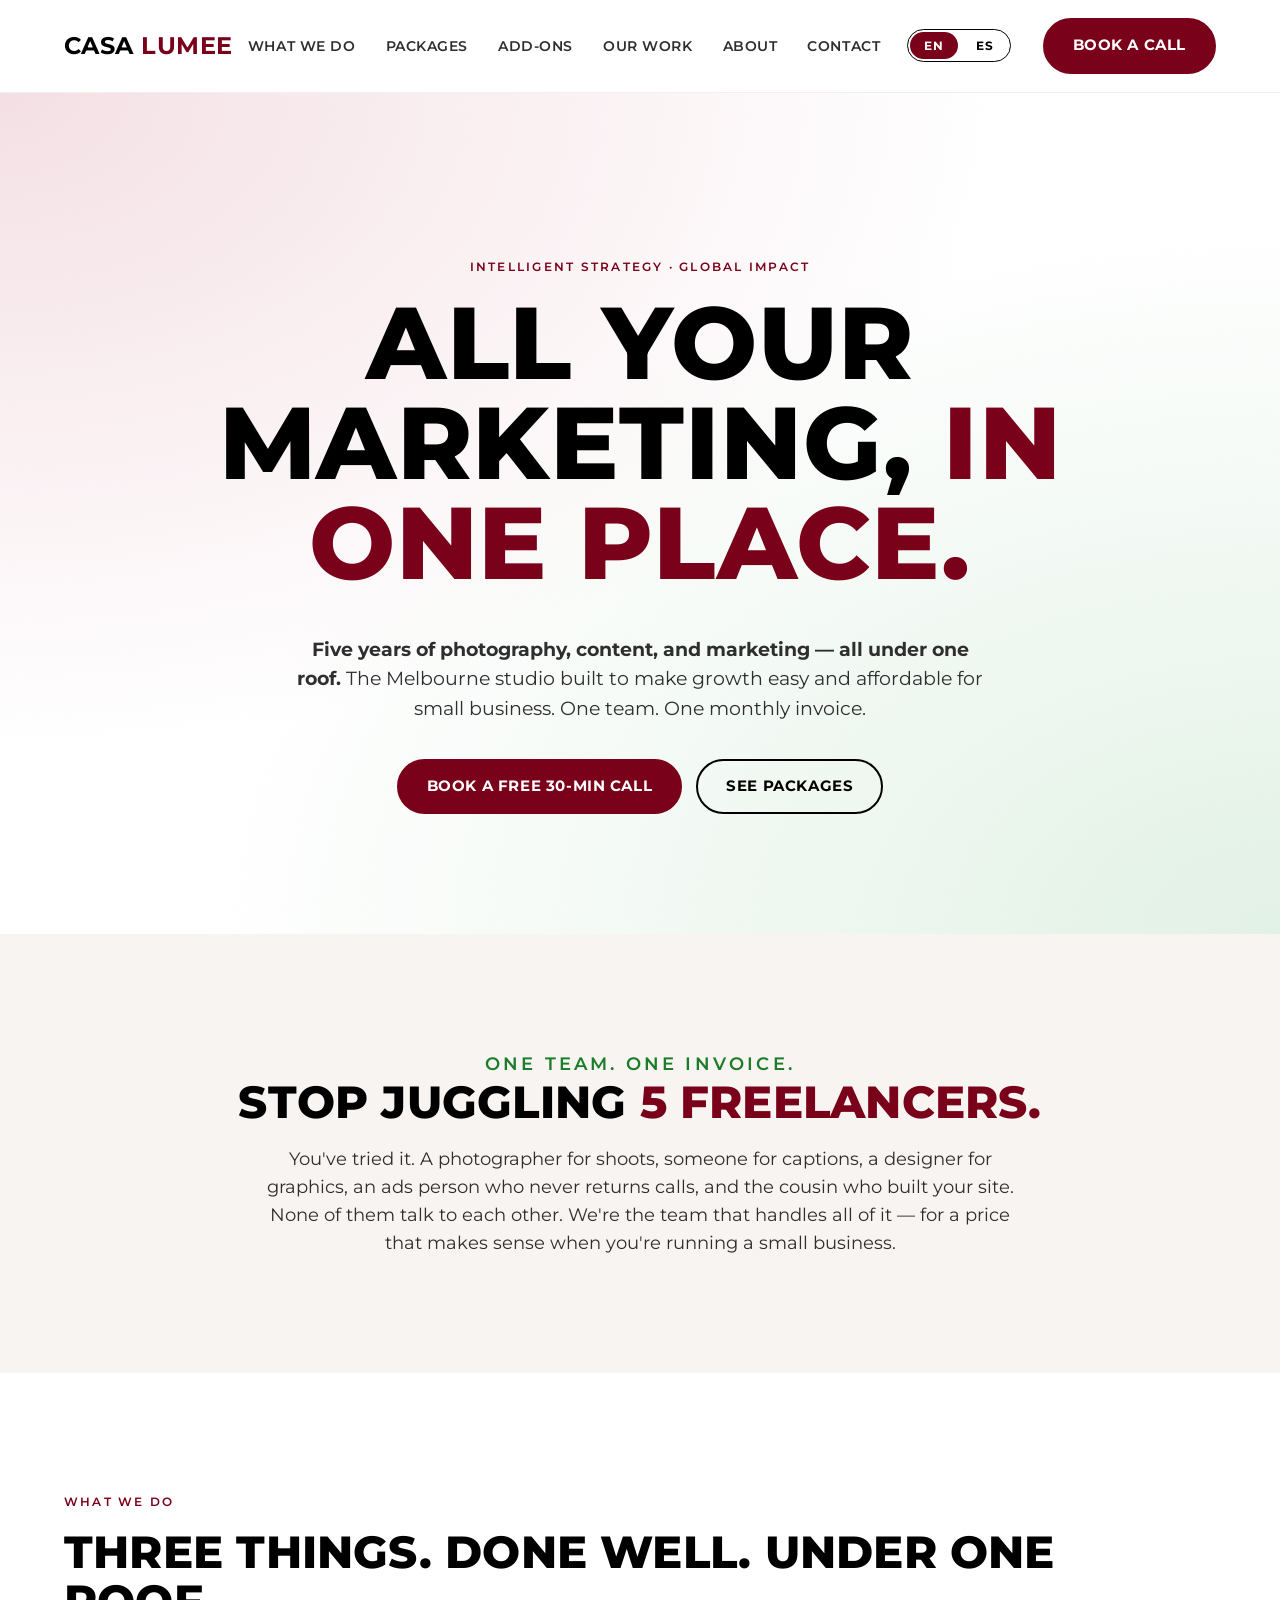
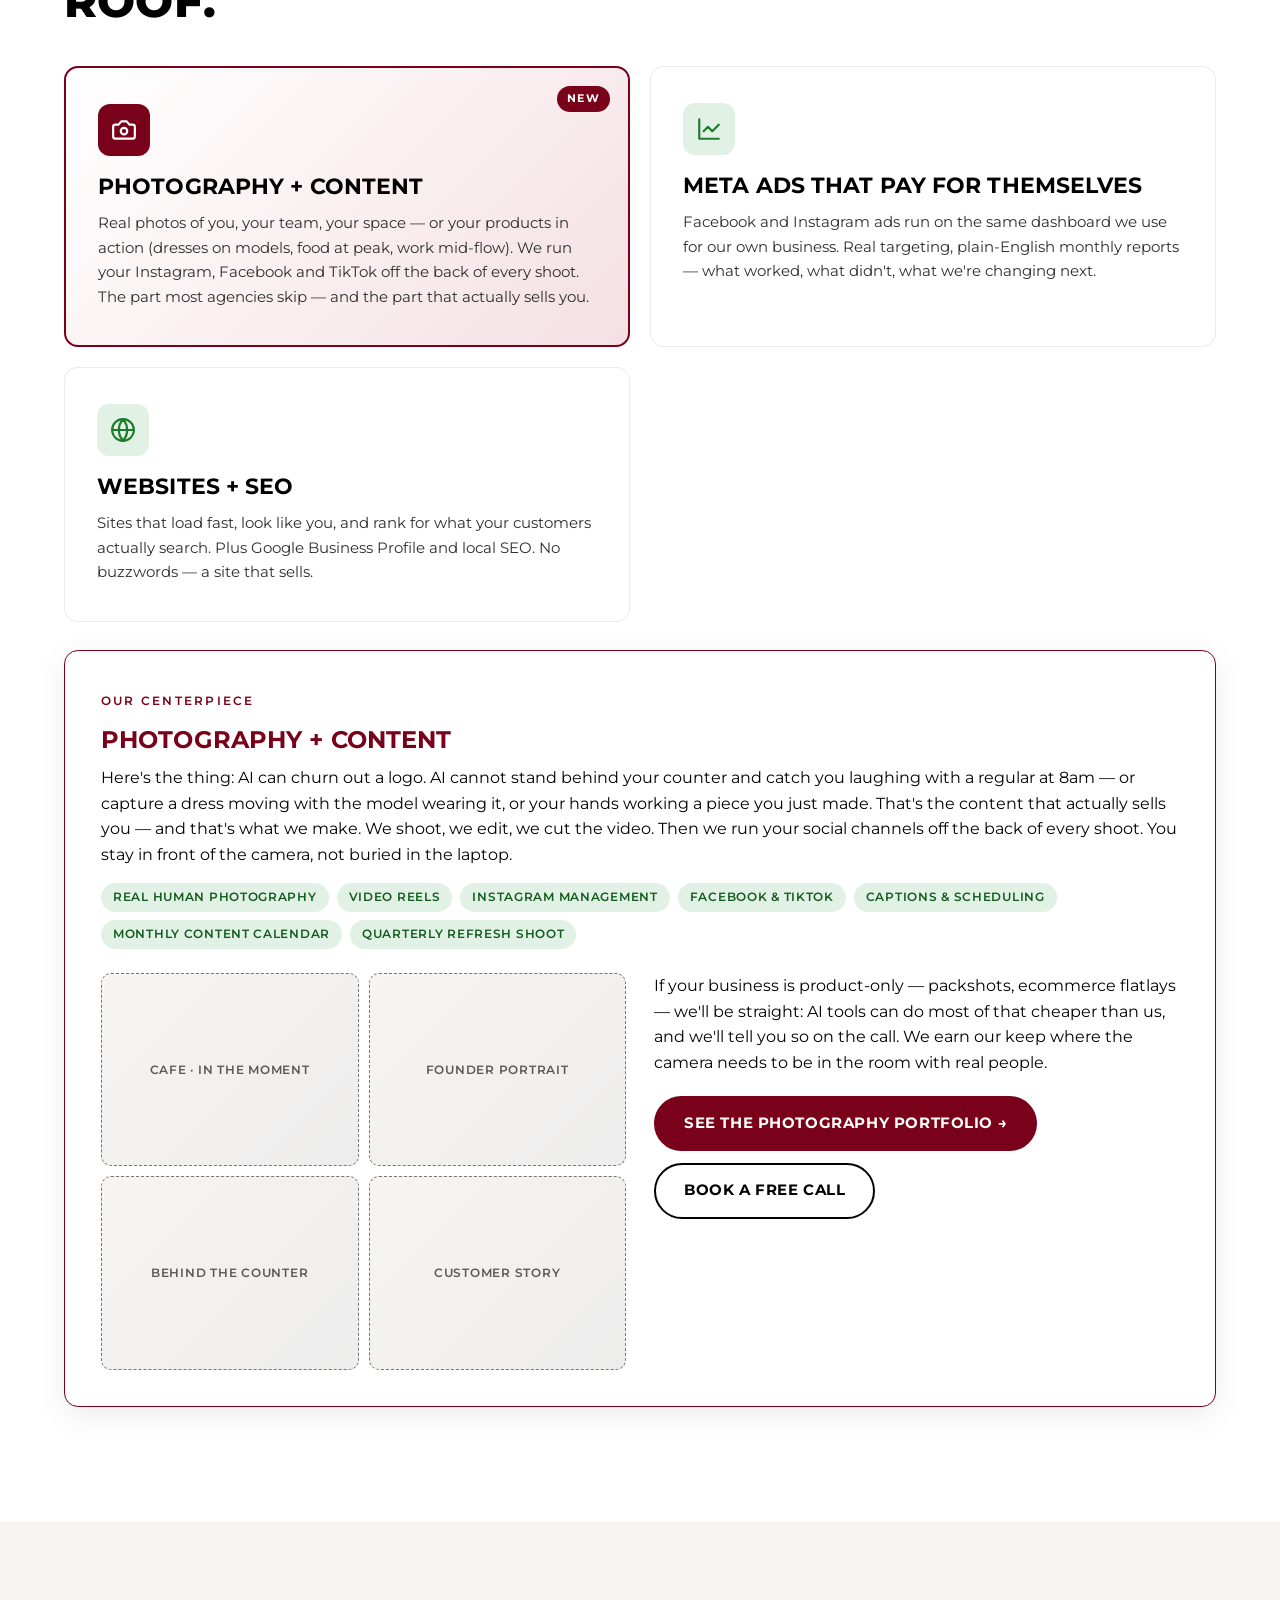
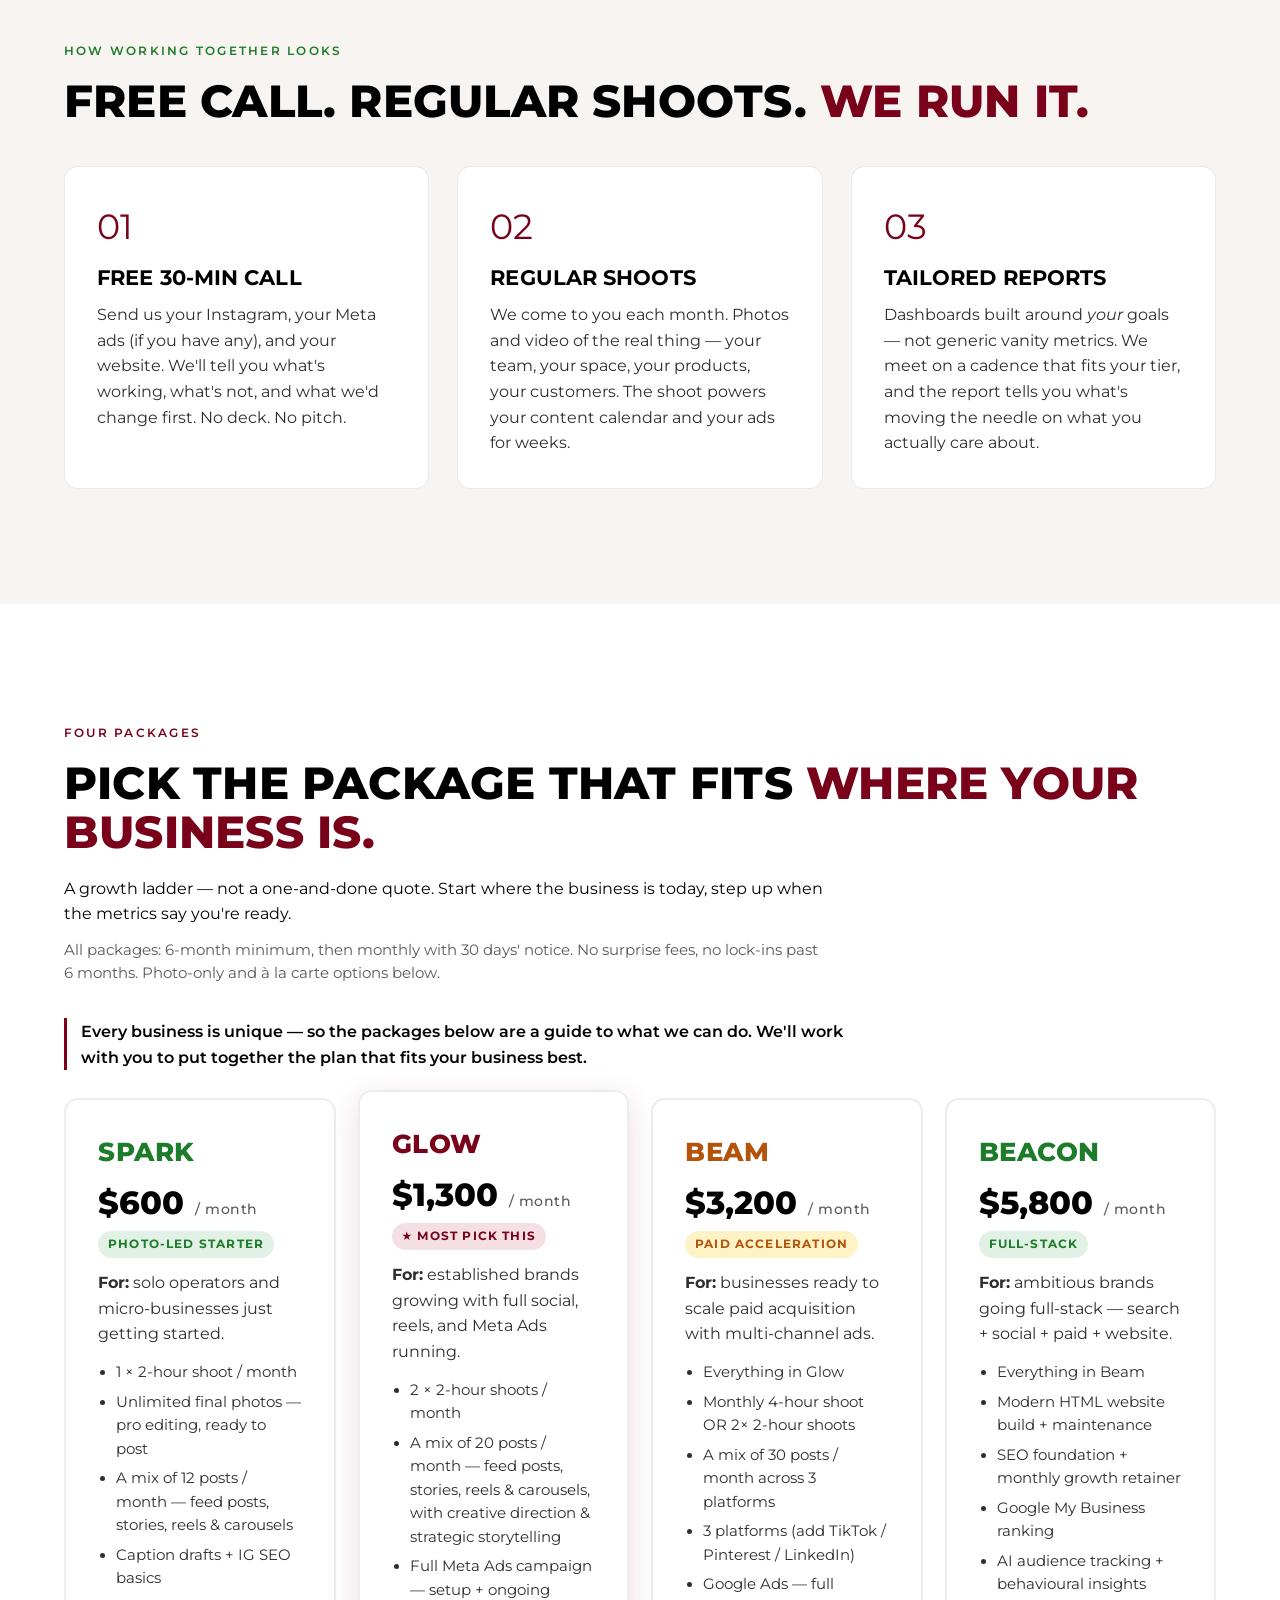
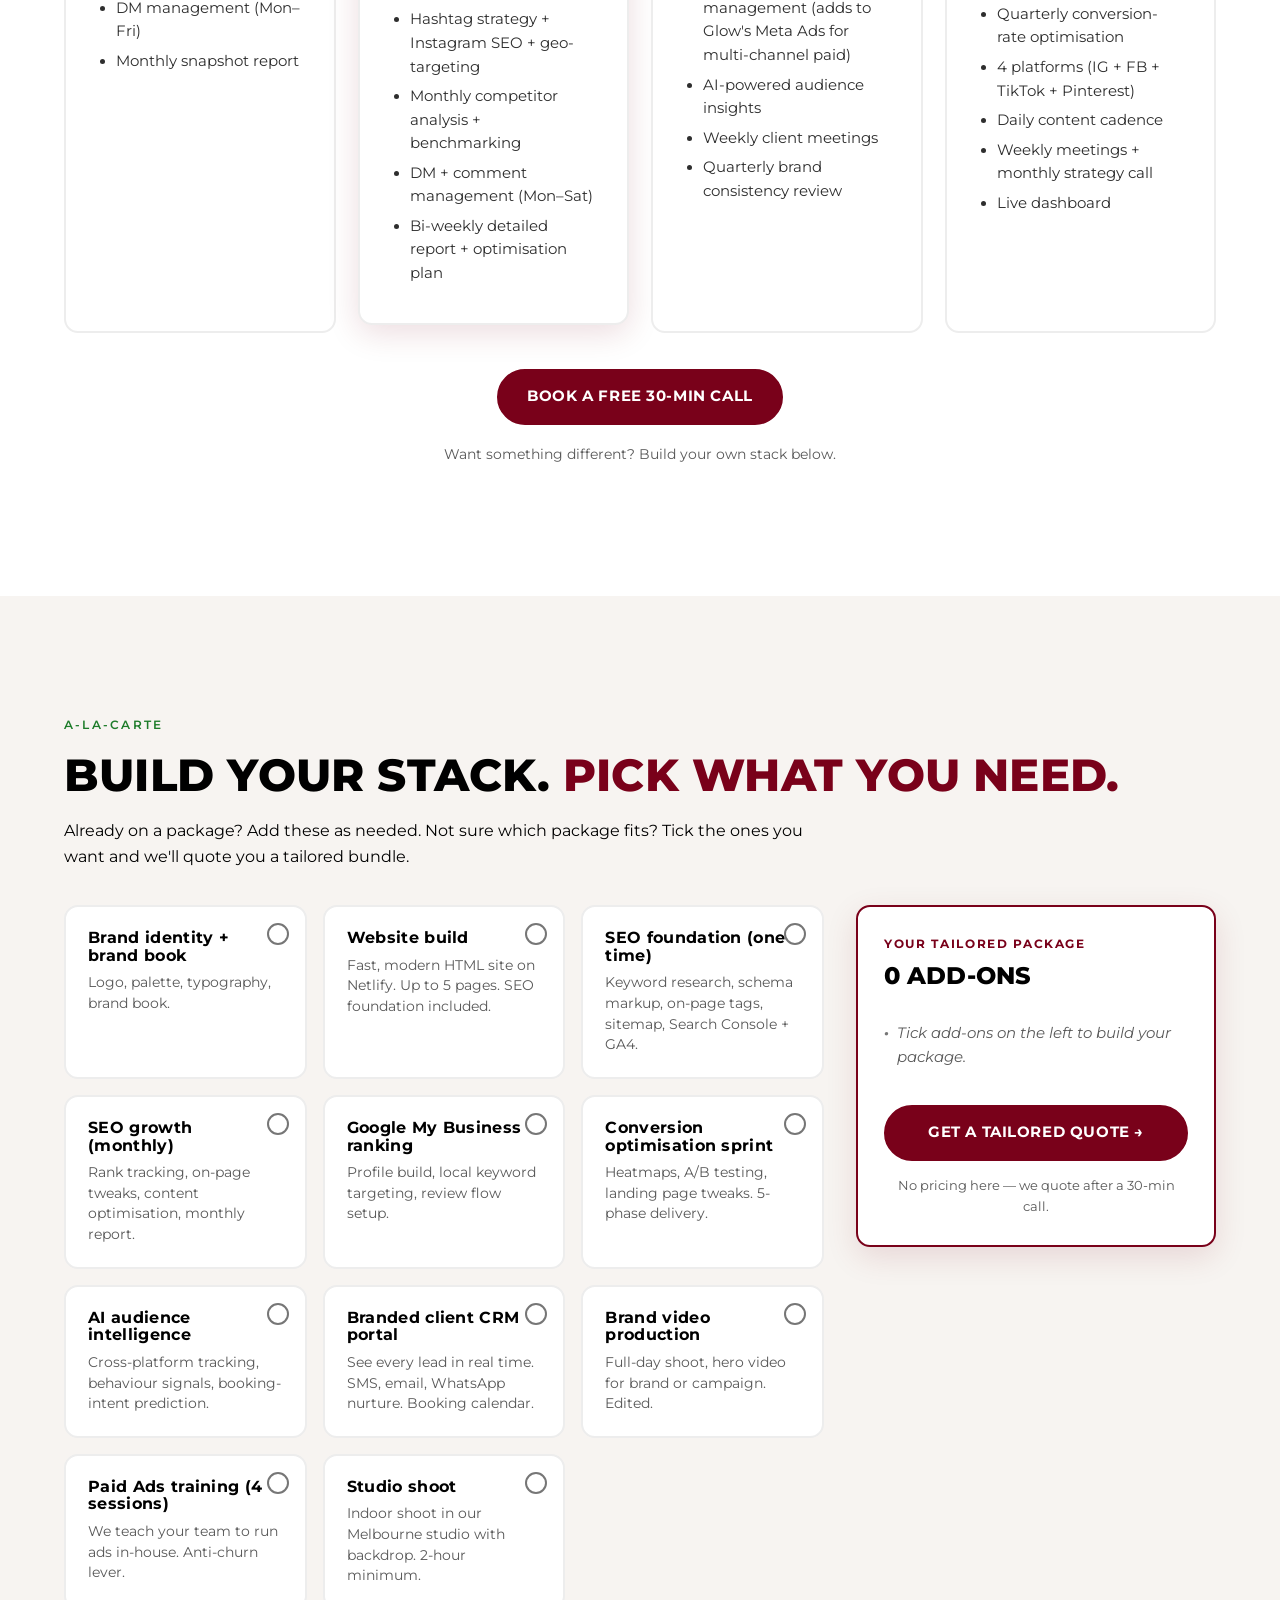
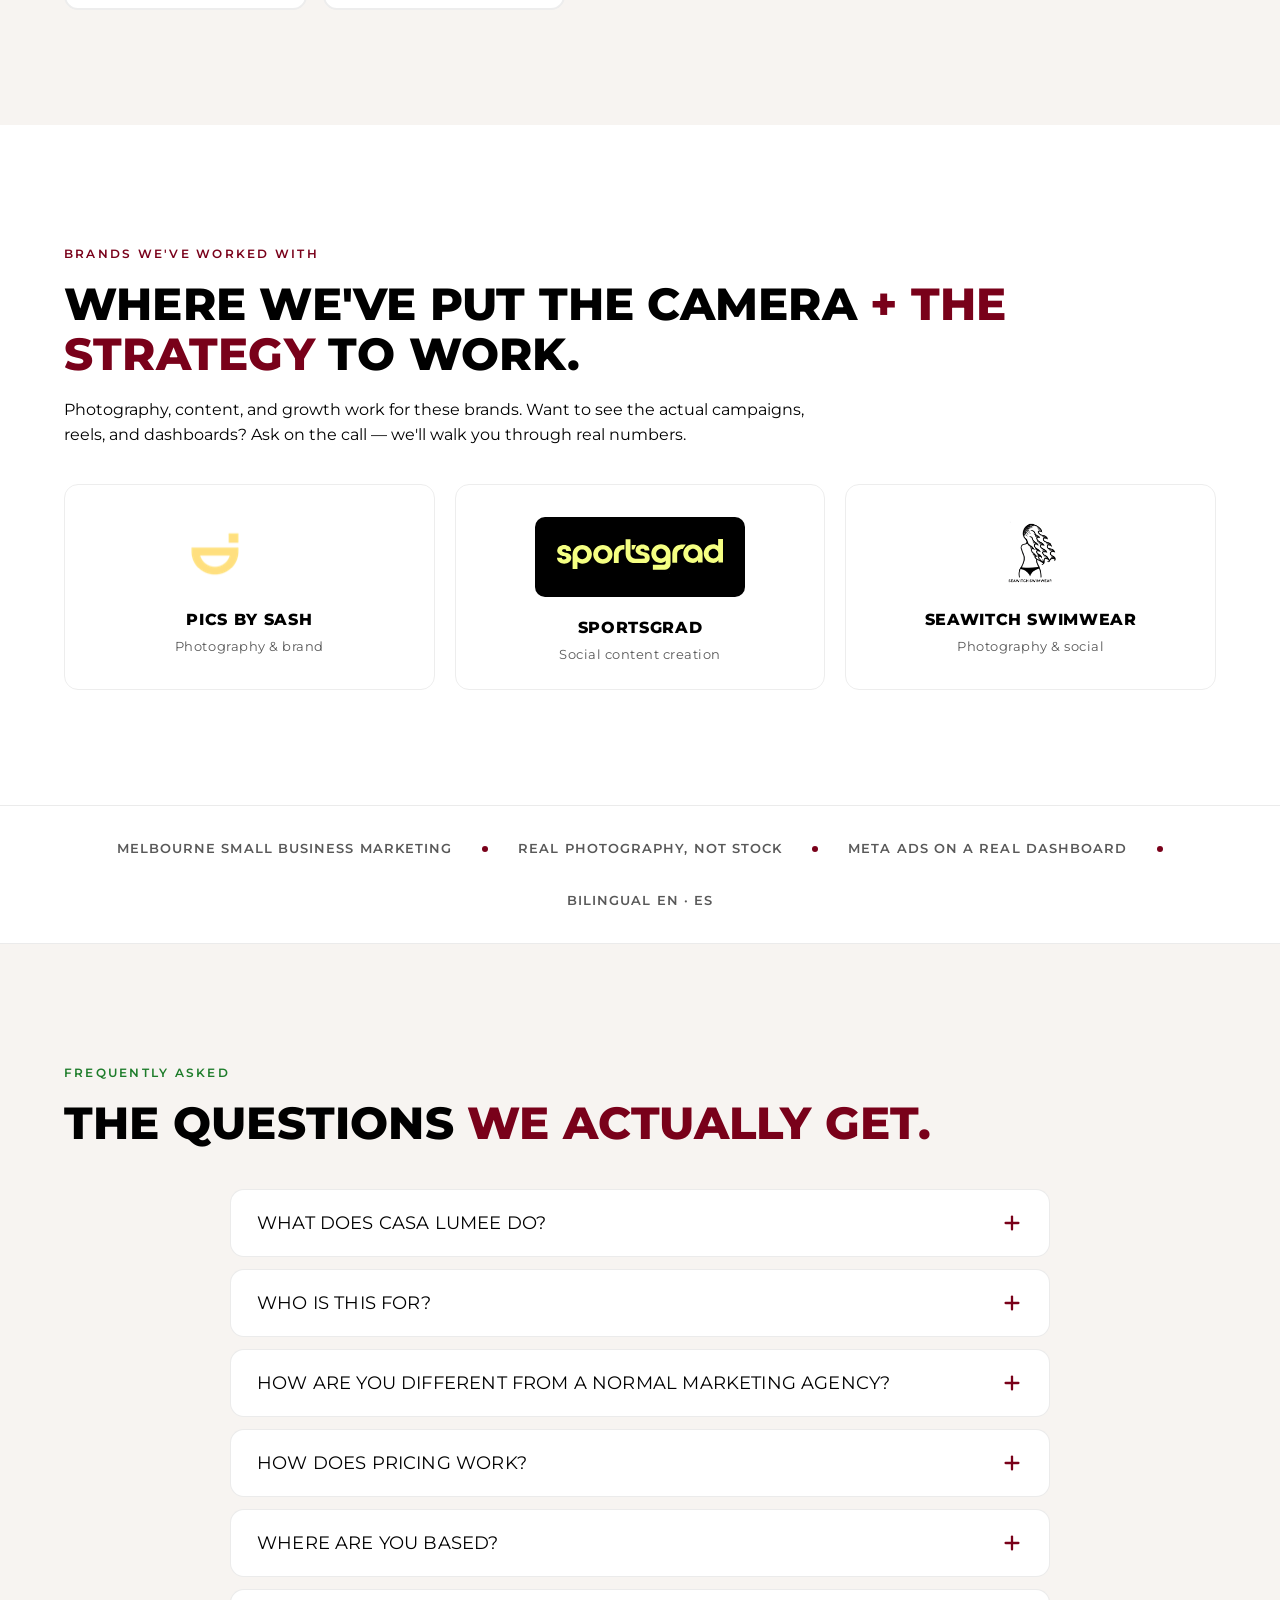
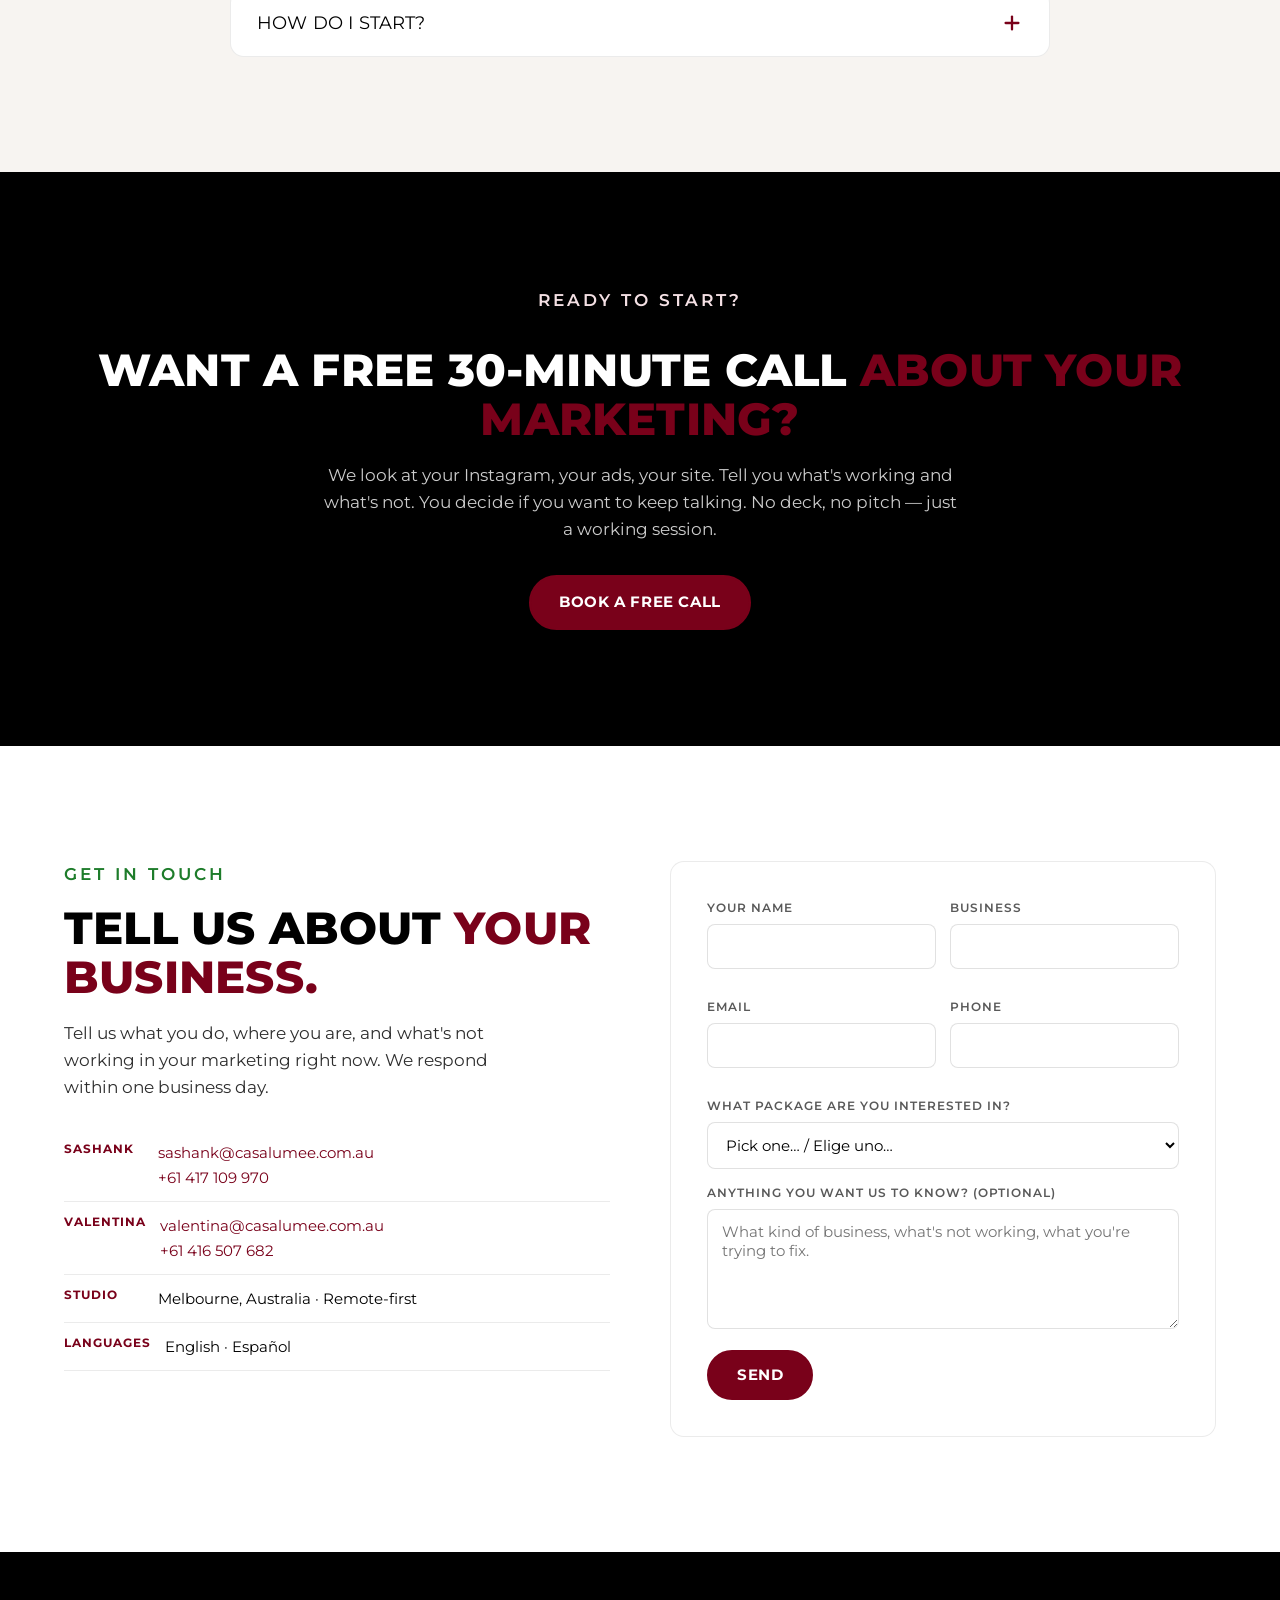
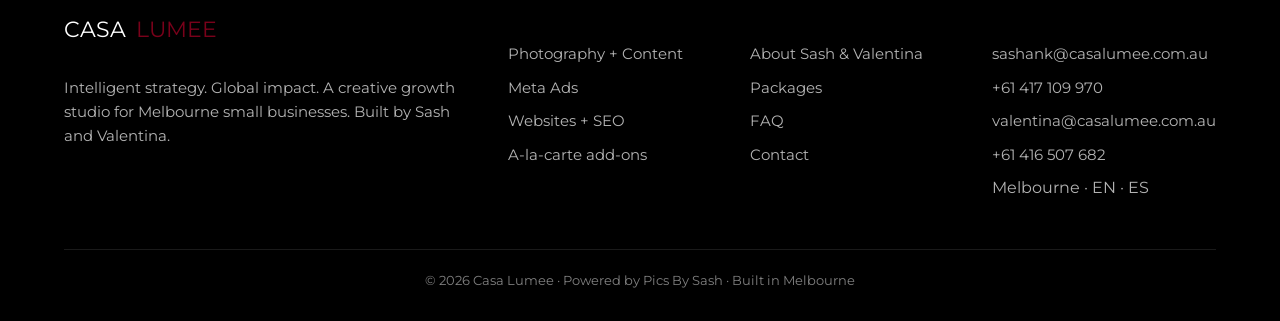
==== commit 9739abfd: "tiers: rename packages to Spark/Glow/Beam/Beacon Tier cards, JSON-LD offer catalogue, contact dropdo" ====
--- a/index.html
+++ b/index.html
@@ -156,23 +156,23 @@
       "itemListElement": [
         {
           "@type": "Offer",
-          "name": "Bloom",
+          "name": "Spark",
           "description": "For solo trades, micro-businesses and photography-led brands. Monthly photo + video shoot, polished content delivered, you post when you want. No social management — content drop only."
         },
         {
           "@type": "Offer",
-          "name": "Cherry",
+          "name": "Glow",
           "description": "For established cafes, coaches, salons and boutiques that want growth. Monthly shoot, full Instagram and Facebook management, full Meta ads campaign, fortnightly client check-ins. Our most popular package."
         },
         {
           "@type": "Offer",
-          "name": "Orchard",
-          "description": "For SMBs ready to scale paid acquisition. Everything in Cherry, plus a full content production day each month, three platforms, multi-channel ads (Meta + Google), AI-powered audience insights, weekly meetings."
+          "name": "Beam",
+          "description": "For SMBs ready to scale paid acquisition. Everything in Glow, plus a full content production day each month, three platforms, multi-channel ads (Meta + Google), AI-powered audience insights, weekly meetings."
         },
         {
           "@type": "Offer",
-          "name": "Vineyard",
-          "description": "For ambitious SMBs going full-stack. Everything in Orchard, plus a website (build + ongoing maintenance), SEO retainer, Google My Business ranking, AI audience tracking, quarterly conversion optimisation."
+          "name": "Beacon",
+          "description": "For ambitious SMBs going full-stack. Everything in Beam, plus a website (build + ongoing maintenance), SEO retainer, Google My Business ranking, AI audience tracking, quarterly conversion optimisation."
         }
       ]
     }
@@ -214,7 +214,7 @@
         "name": "How does pricing work?",
         "acceptedAnswer": {
           "@type": "Answer",
-          "text": "We don't publish a price list because every business has different needs. We have four packages — Cherry Seed, Cherry Bloom, Cherry Orchard, and Cherry Vineyard ($600 / $1,300 / $3,200 / $5,800 monthly) — that scale from photo-only retainer up to full-stack white-label. Book a free 30-minute call and we'll quote you a package that fits where your business actually is."
+          "text": "We don't publish a price list because every business has different needs. We have four packages — Spark, Glow, Beam, and Beacon ($600 / $1,300 / $3,200 / $5,800 monthly) — that scale from photo-only retainer up to full-stack white-label. Book a free 30-minute call and we'll quote you a package that fits where your business actually is."
         }
       },
       {
@@ -611,9 +611,9 @@
     </p>
 
     <div class="cols-4 tiers">
-      <!-- Cherry Seed -->
+      <!-- Spark -->
       <article class="col-card tier-card tier-bloom">
-        <span class="num">Cherry Seed</span>
+        <span class="num">Spark</span>
         <p class="tier-price">$600 <span class="tier-price-sub">/ month</span></p>
         <p class="tier-tag">
           <span class="lang-en">Photo-led starter</span>
@@ -633,9 +633,9 @@
         </ul>
       </article>
 
-      <!-- Cherry Bloom (most popular) -->
+      <!-- Glow (most popular) -->
       <article class="col-card tier-card tier-cherry">
-        <span class="num">Cherry Bloom</span>
+        <span class="num">Glow</span>
         <p class="tier-price">$1,300 <span class="tier-price-sub">/ month</span></p>
         <p class="tier-tag tier-tag--star">
           <span class="lang-en">★ Most pick this</span>
@@ -656,9 +656,9 @@
         </ul>
       </article>
 
-      <!-- Cherry Orchard -->
+      <!-- Beam -->
       <article class="col-card tier-card tier-orchard">
-        <span class="num">Cherry Orchard</span>
+        <span class="num">Beam</span>
         <p class="tier-price">$3,200 <span class="tier-price-sub">/ month</span></p>
         <p class="tier-tag">
           <span class="lang-en">Paid acceleration</span>
@@ -669,20 +669,20 @@
           <span class="lang-es" hidden>negocios listos para acelerar adquisición pagada en varios canales.</span>
         </p>
         <ul class="tier-list">
-          <li><span class="lang-en">Everything in Cherry Bloom</span><span class="lang-es" hidden>Todo lo de Cherry Bloom</span></li>
+          <li><span class="lang-en">Everything in Glow</span><span class="lang-es" hidden>Todo lo de Glow</span></li>
           <li><span class="lang-en">Monthly 4-hour shoot OR 2× 2-hour shoots</span><span class="lang-es" hidden>Shoot mensual de 4 horas o 2× 2 horas</span></li>
           <li><span class="lang-en">A mix of 30 posts / month across 3 platforms</span><span class="lang-es" hidden>Una mezcla de 30 publicaciones al mes en 3 plataformas</span></li>
           <li><span class="lang-en">3 platforms (add TikTok / Pinterest / LinkedIn)</span><span class="lang-es" hidden>3 plataformas (suma TikTok / Pinterest / LinkedIn)</span></li>
-          <li><span class="lang-en">Google Ads — full management (adds to Bloom's Meta Ads for multi-channel paid)</span><span class="lang-es" hidden>Google Ads — gestión completa (suma a los Meta Ads de Bloom para paid multi-canal)</span></li>
+          <li><span class="lang-en">Google Ads — full management (adds to Glow's Meta Ads for multi-channel paid)</span><span class="lang-es" hidden>Google Ads — gestión completa (suma a los Meta Ads de Glow para paid multi-canal)</span></li>
           <li><span class="lang-en">AI-powered audience insights</span><span class="lang-es" hidden>Insights de audiencia con IA</span></li>
           <li><span class="lang-en">Weekly client meetings</span><span class="lang-es" hidden>Reuniones semanales</span></li>
           <li><span class="lang-en">Quarterly brand consistency review</span><span class="lang-es" hidden>Revisión trimestral de consistencia de marca</span></li>
         </ul>
       </article>
 
-      <!-- Cherry Vineyard -->
+      <!-- Beacon -->
       <article class="col-card tier-card tier-vineyard">
-        <span class="num">Cherry Vineyard</span>
+        <span class="num">Beacon</span>
         <p class="tier-price">$5,800 <span class="tier-price-sub">/ month</span></p>
         <p class="tier-tag tier-tag--forest">
           <span class="lang-en">Full-stack</span>
@@ -693,7 +693,7 @@
           <span class="lang-es" hidden>marcas ambiciosas que quieren todo — búsqueda + redes + ads + web.</span>
         </p>
         <ul class="tier-list">
-          <li><span class="lang-en">Everything in Cherry Orchard</span><span class="lang-es" hidden>Todo lo de Cherry Orchard</span></li>
+          <li><span class="lang-en">Everything in Beam</span><span class="lang-es" hidden>Todo lo de Beam</span></li>
           <li><span class="lang-en">Modern HTML website build + maintenance</span><span class="lang-es" hidden>Construcción de sitio web moderno + mantenimiento</span></li>
           <li><span class="lang-en">SEO foundation + monthly growth retainer</span><span class="lang-es" hidden>SEO de base + retainer mensual de crecimiento</span></li>
           <li><span class="lang-en">Google My Business ranking</span><span class="lang-es" hidden>Posicionamiento en Google My Business</span></li>
@@ -949,8 +949,8 @@
         </button>
         <div class="faq-a">
           <p>
-            <span class="lang-en">We don't publish a price list because every business has different needs. We have four packages — Cherry Seed, Cherry Bloom, Cherry Orchard, and Cherry Vineyard ($600 / $1,300 / $3,200 / $5,800 monthly) — that scale from photo-only retainer up to full-stack white-label. Book a free 30-minute call and we'll quote you a package that fits where your business actually is.</span>
-            <span class="lang-es" hidden>No publicamos precios porque cada negocio tiene necesidades distintas. Tenemos cuatro paquetes — Bloom, Cherry, Orchard y Vineyard — que van desde solo fotografía hasta servicio completo. Agenda una llamada gratis y te cotizamos un paquete que se ajusta a tu negocio.</span>
+            <span class="lang-en">We don't publish a price list because every business has different needs. We have four packages — Spark, Glow, Beam, and Beacon ($600 / $1,300 / $3,200 / $5,800 monthly) — that scale from photo-only retainer up to full-stack white-label. Book a free 30-minute call and we'll quote you a package that fits where your business actually is.</span>
+            <span class="lang-es" hidden>No publicamos precios porque cada negocio tiene necesidades distintas. Tenemos cuatro paquetes — Spark, Glow, Beam y Beacon — que van desde solo fotografía hasta servicio completo. Agenda una llamada gratis y te cotizamos un paquete que se ajusta a tu negocio.</span>
           </p>
         </div>
       </div>
@@ -1071,10 +1071,10 @@
         <label for="interest"><span class="lang-en">What package are you interested in?</span><span class="lang-es" hidden>¿Qué paquete te interesa?</span></label>
         <select id="interest" name="interest" required>
           <option value="">Pick one… / Elige uno…</option>
-          <option>Bloom — photo-led starter</option>
-          <option>Cherry — full-service growth</option>
-          <option>Orchard — paid acceleration</option>
-          <option>Vineyard — full-stack white-label</option>
+          <option>Spark — photo-led starter</option>
+          <option>Glow — full-service growth</option>
+          <option>Beam — paid acceleration</option>
+          <option>Beacon — full-stack white-label</option>
           <option>A-la-carte add-ons (see selections below)</option>
           <option>Not sure — show me what fits</option>
         </select>
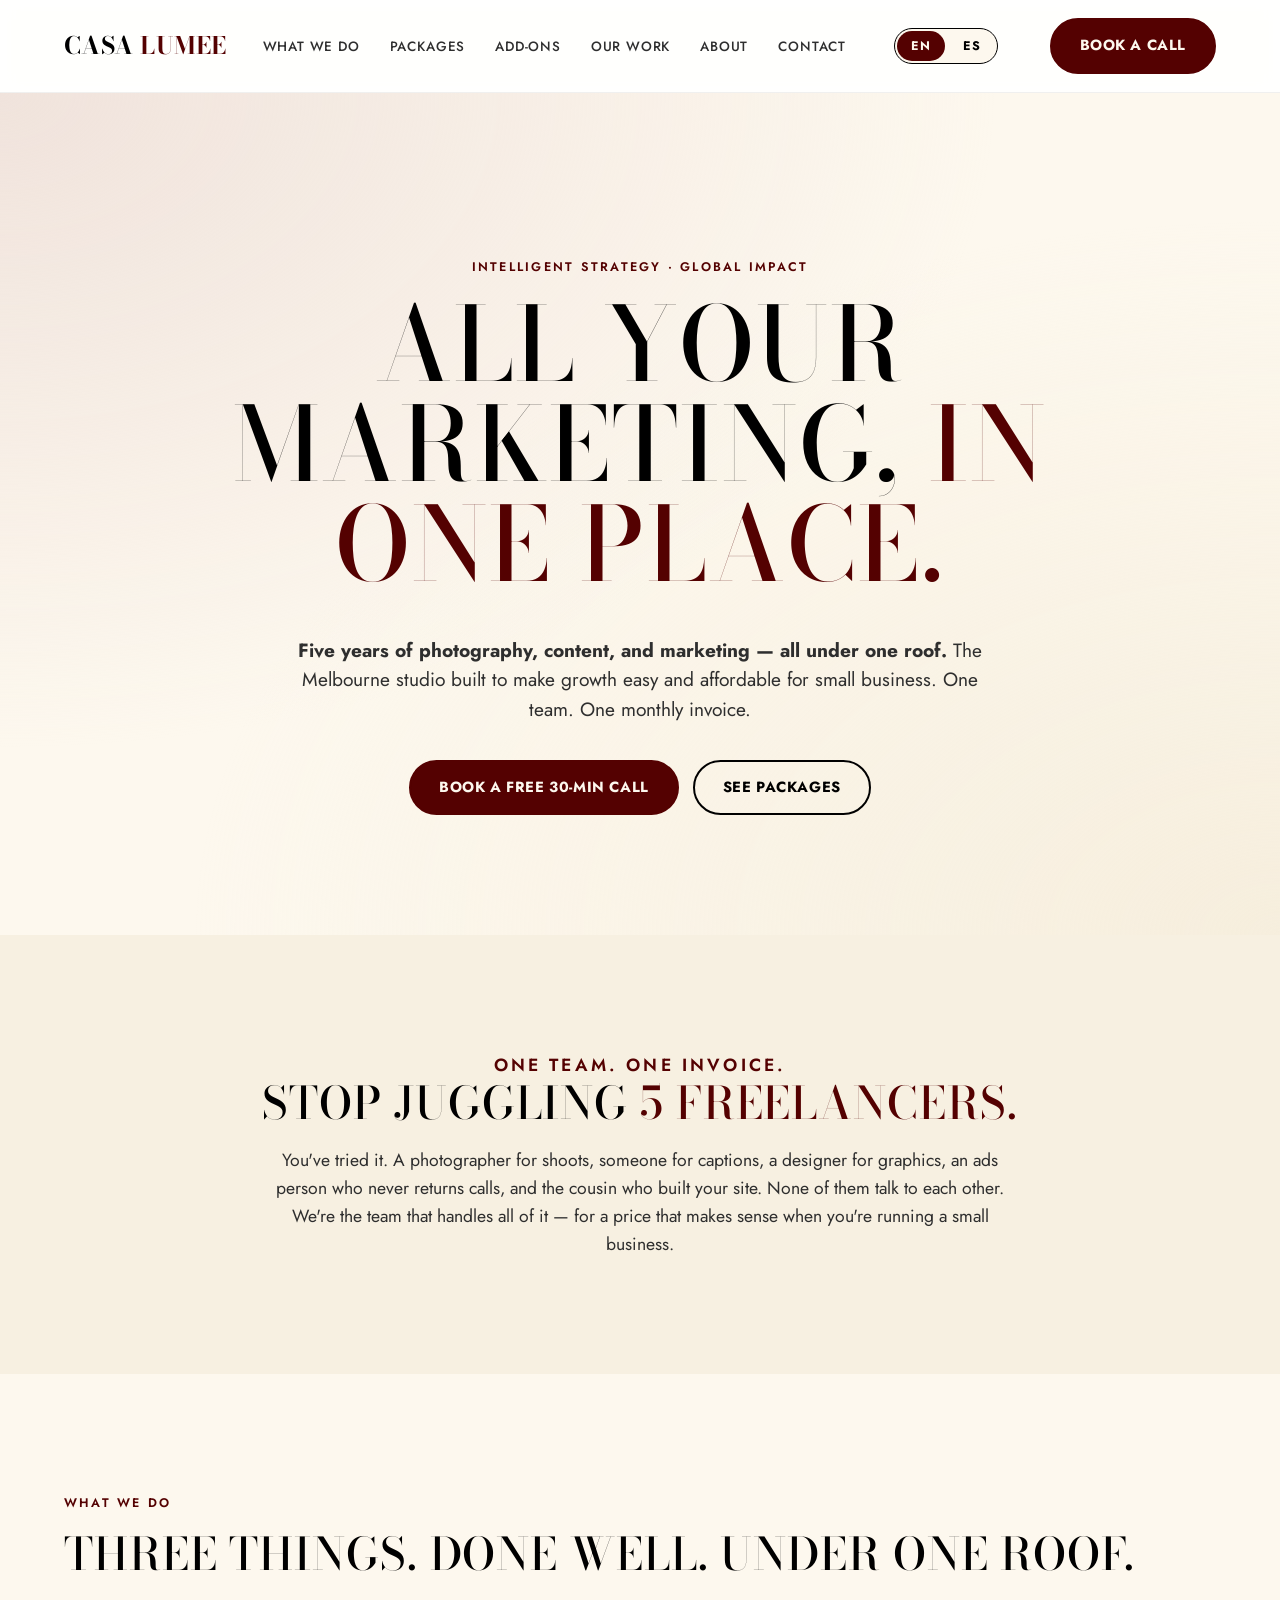
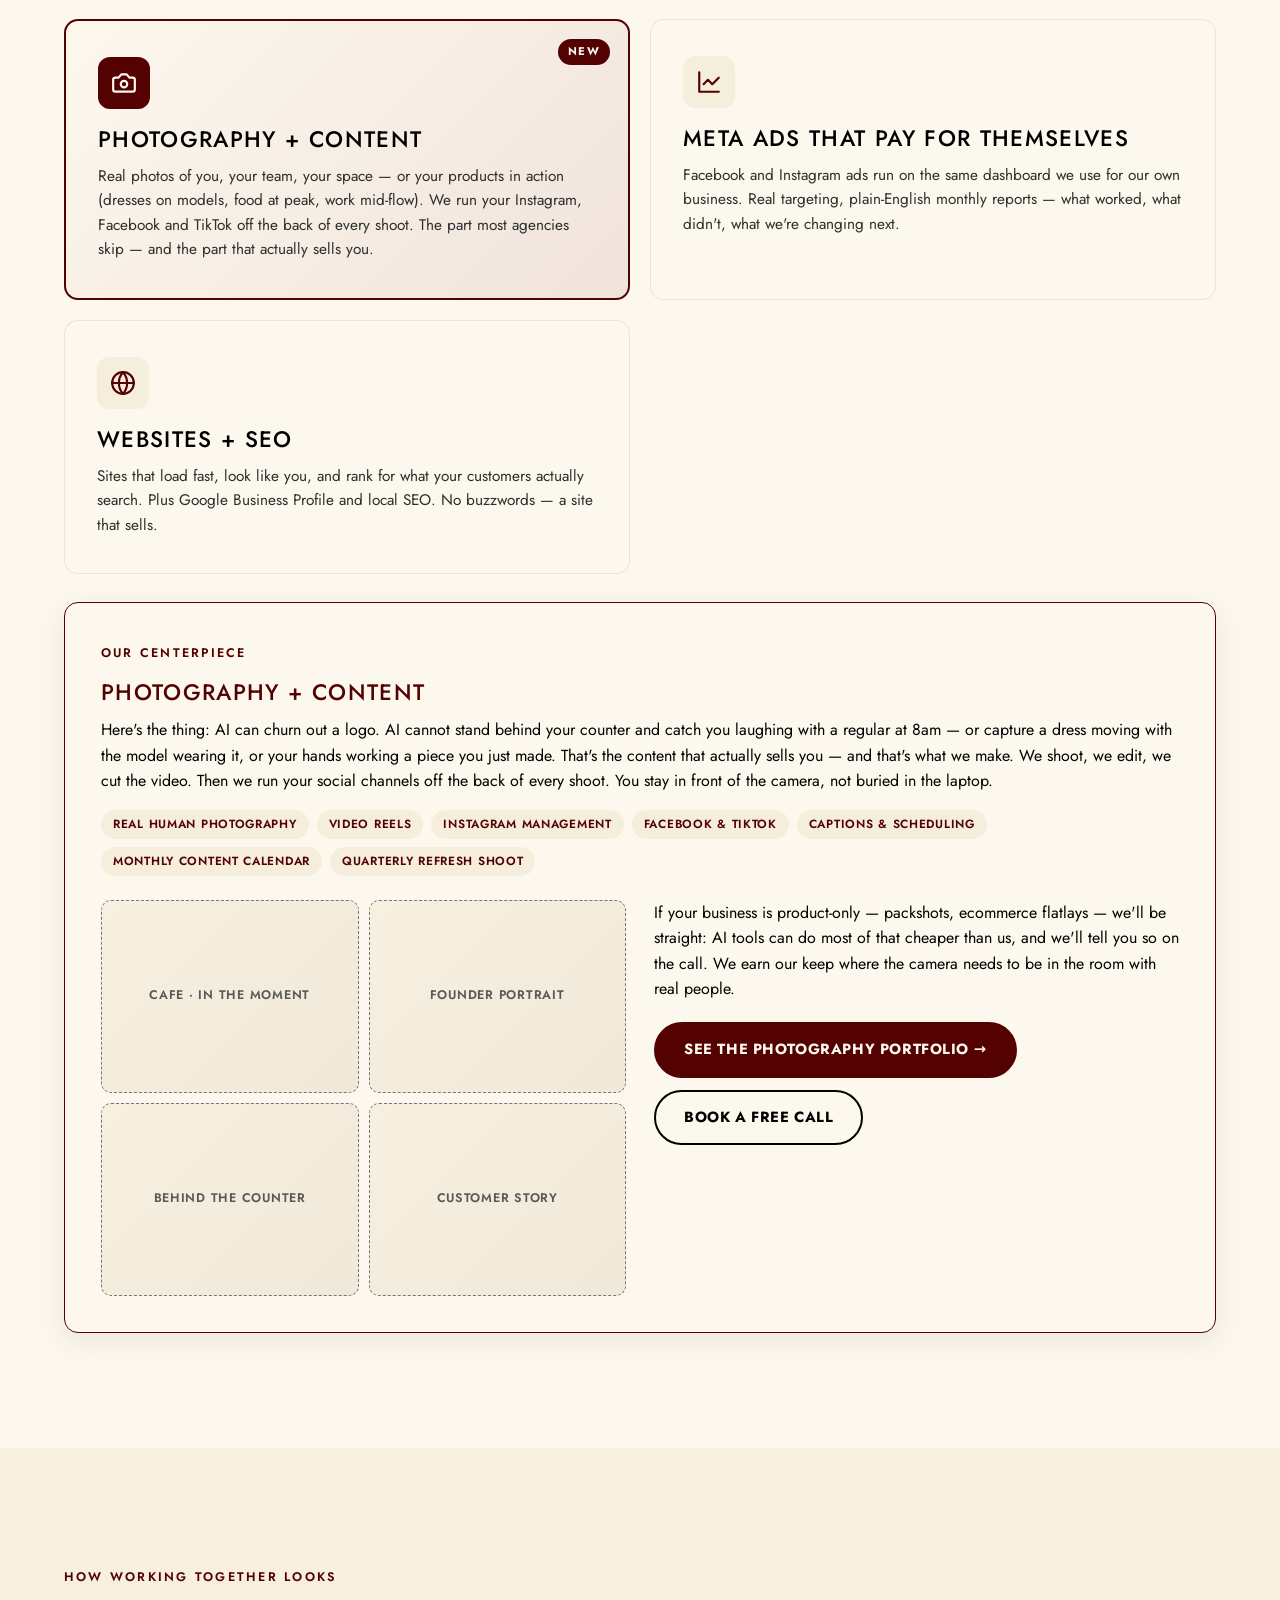
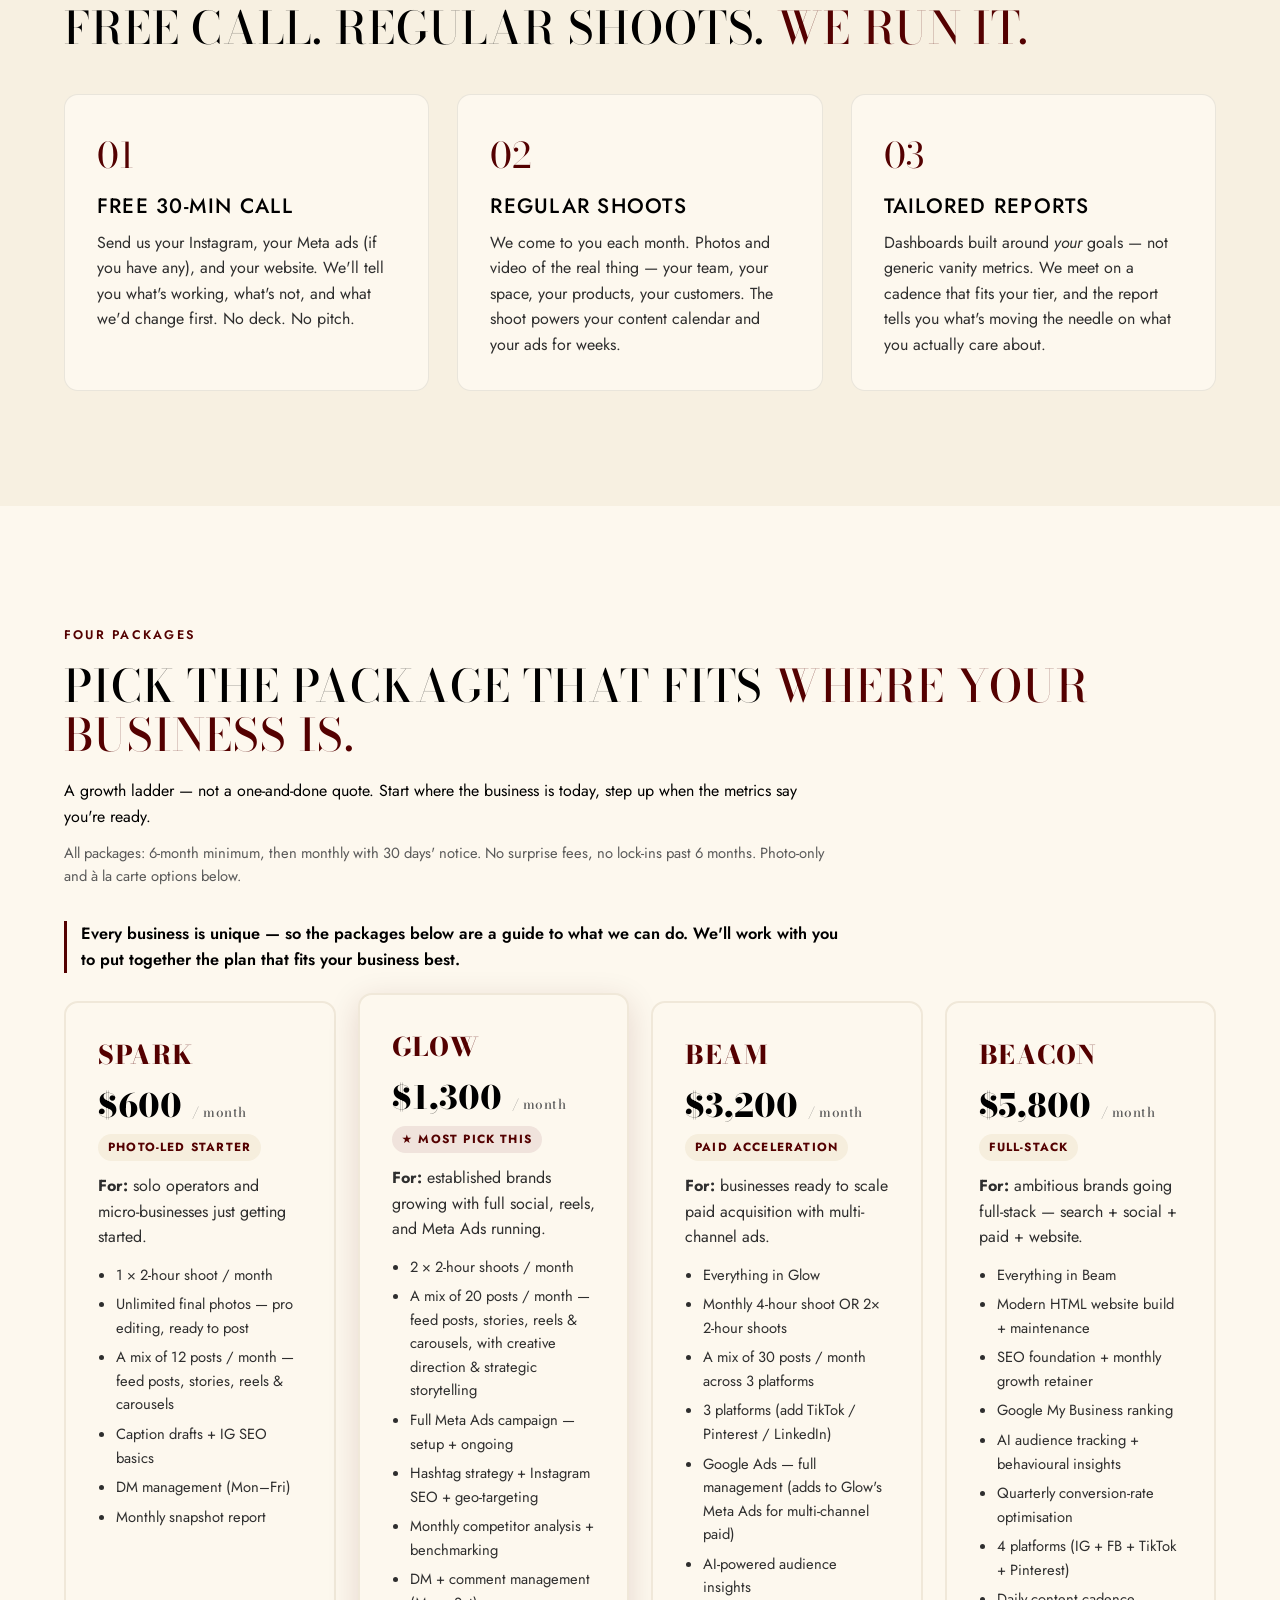
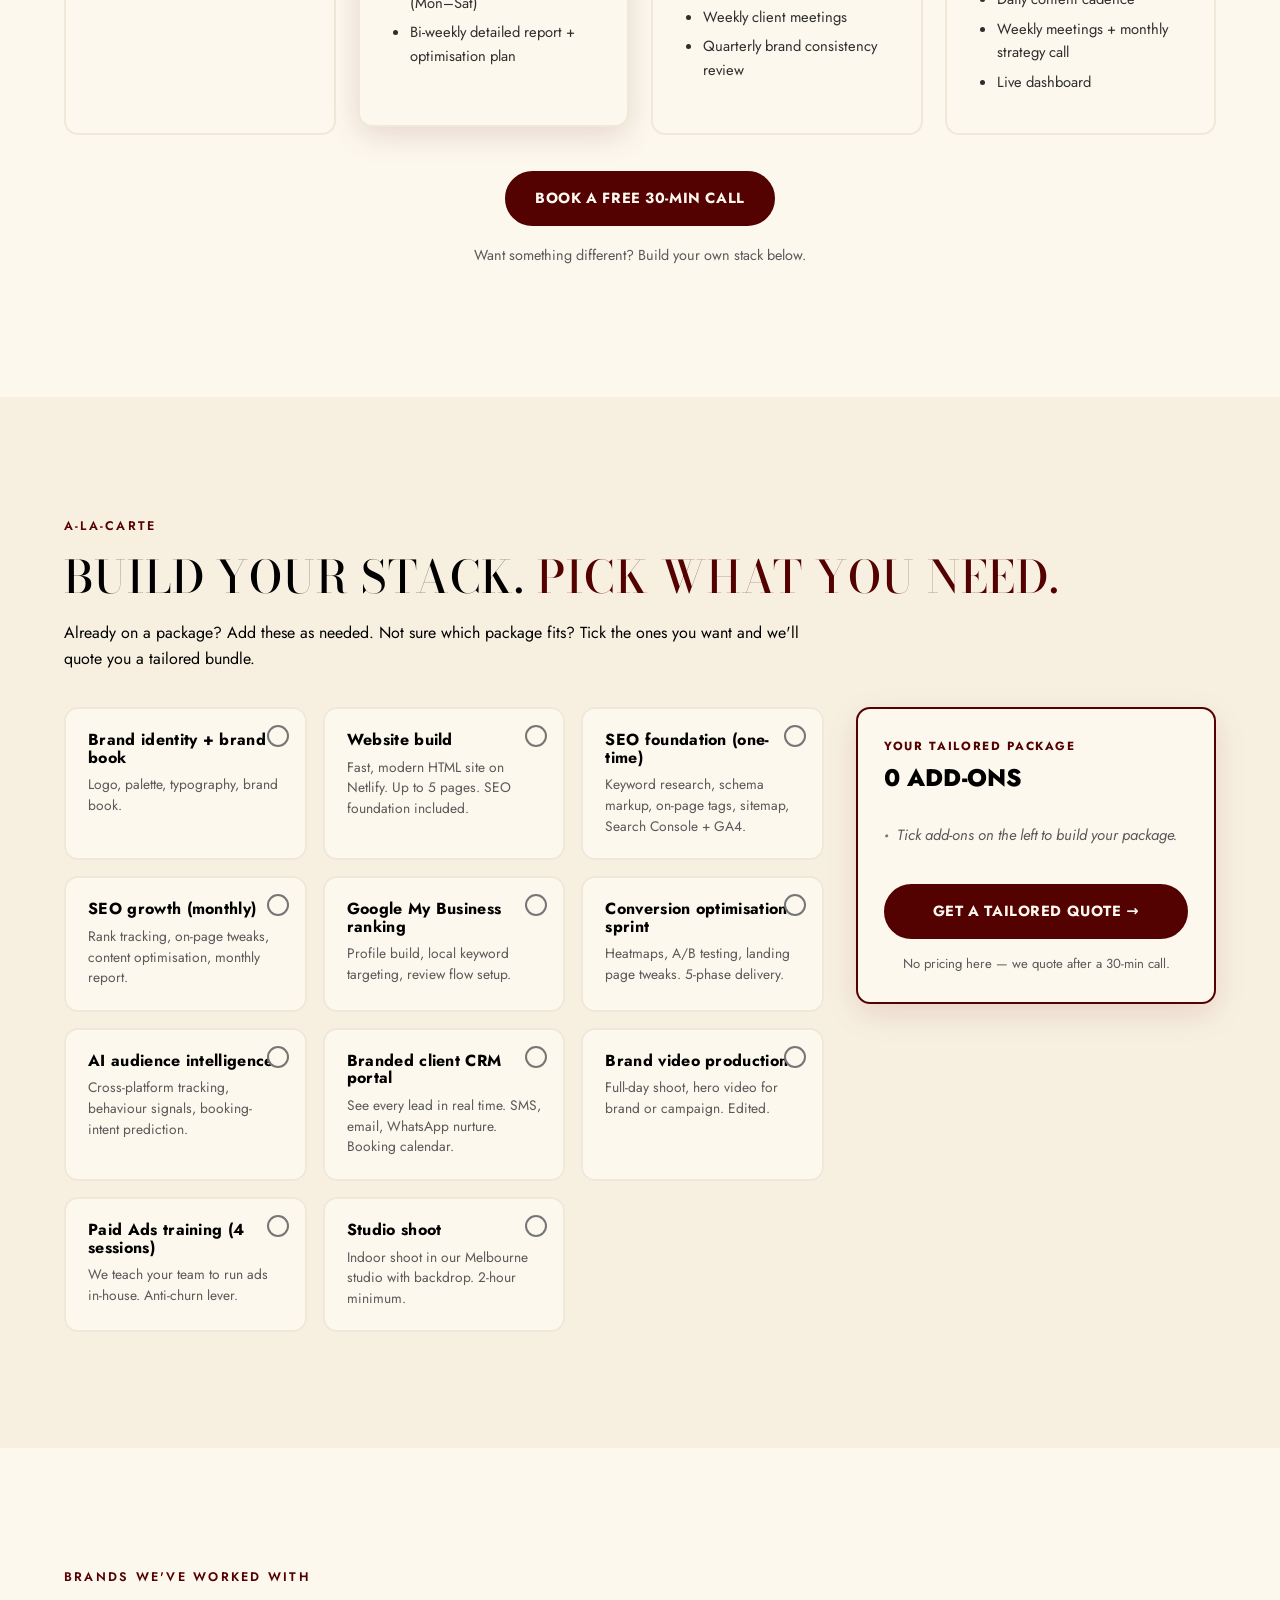
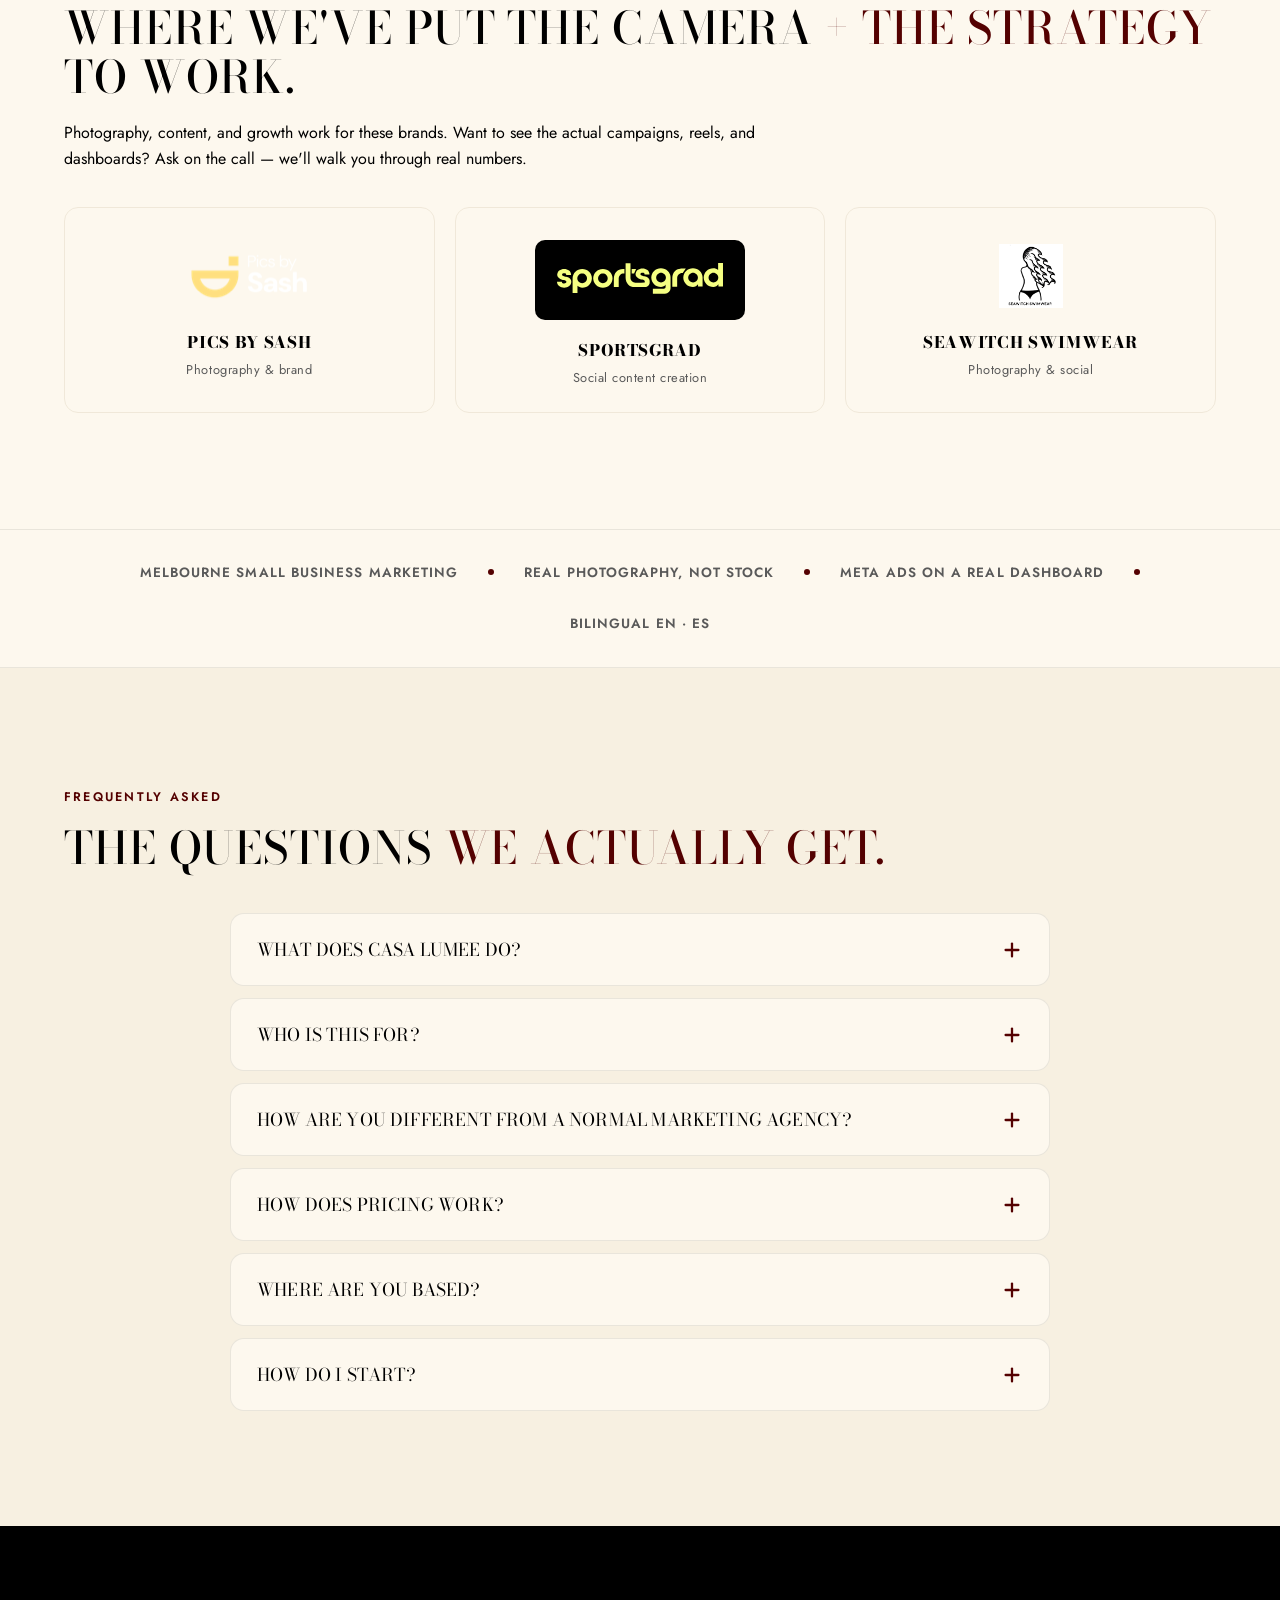
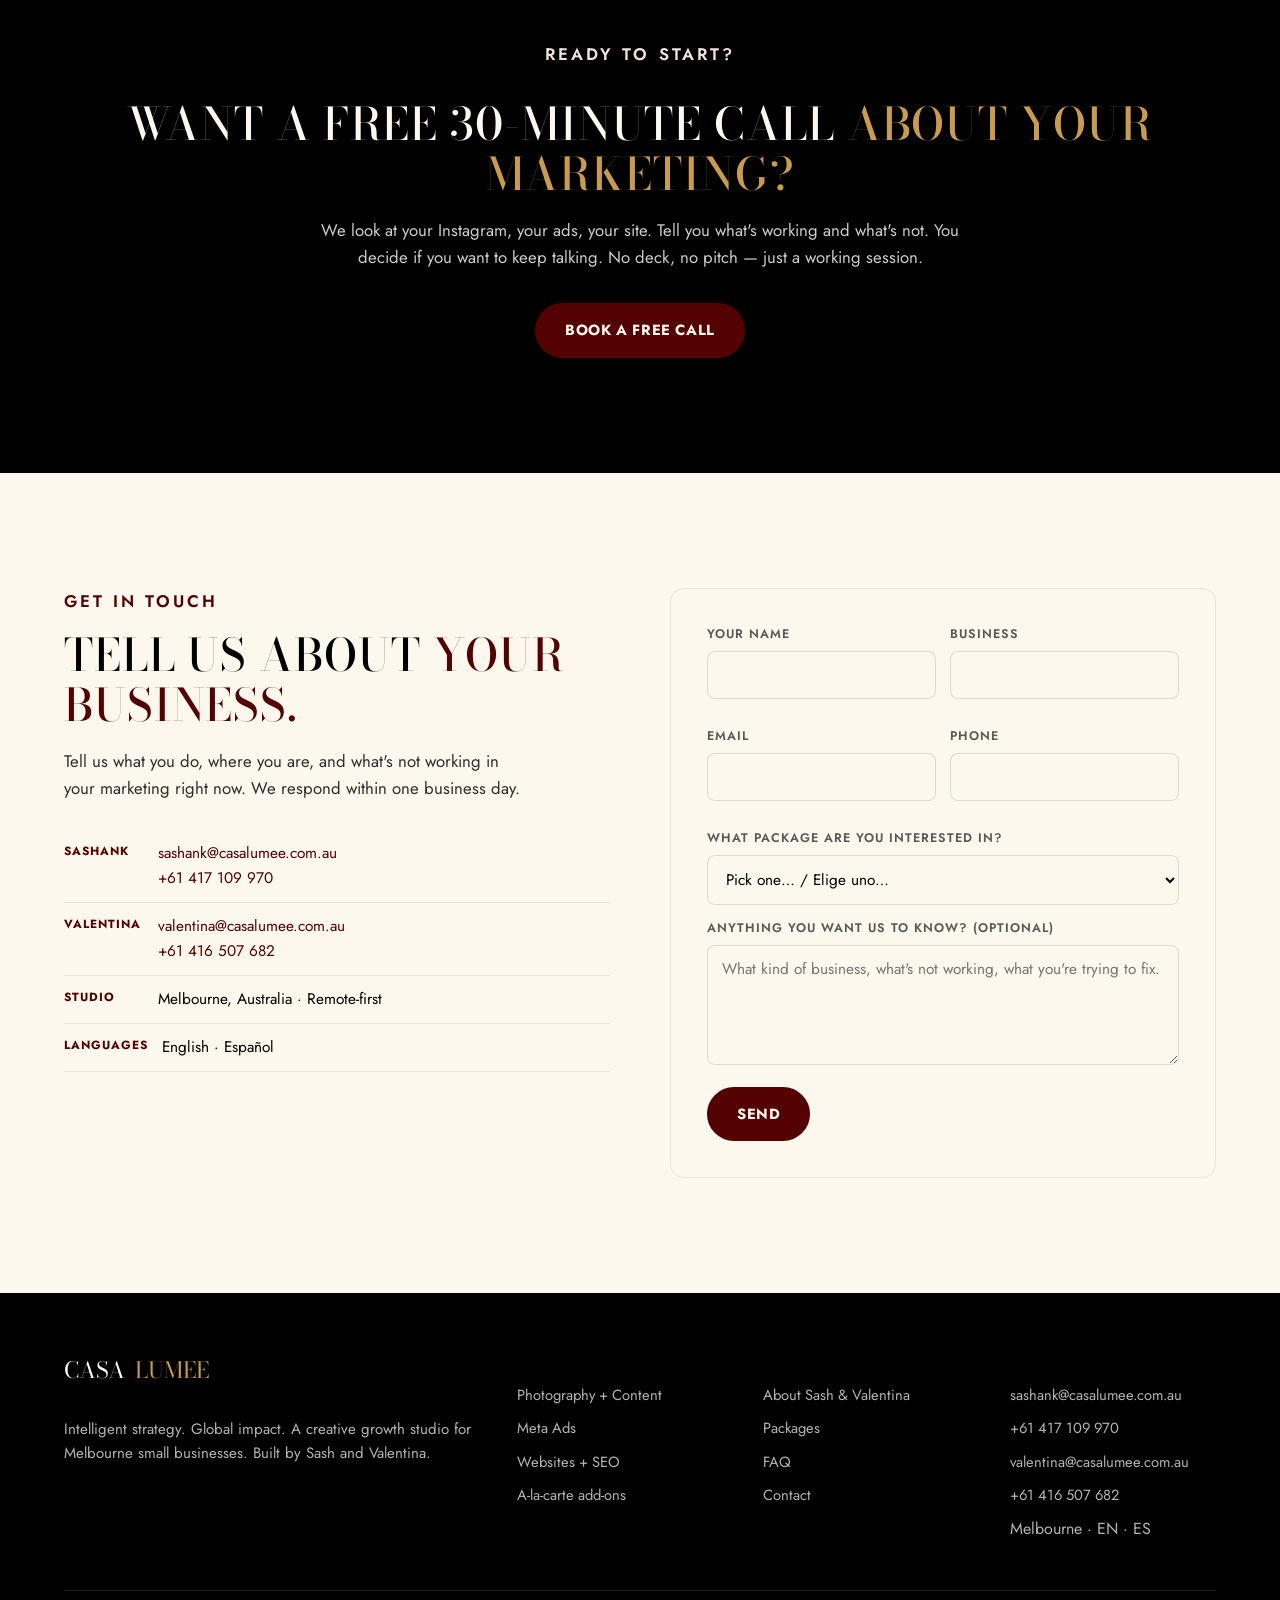
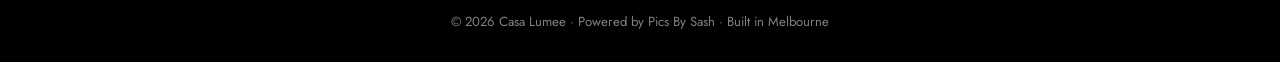
==== commit e16a735d: "design: apply Casa Lumee Brand Book 2026 (Valentina) Re-skin to the official brand system — monochro" ====
--- a/index.html
+++ b/index.html
@@ -35,16 +35,16 @@
   <link rel="icon" type="image/svg+xml" href="assets/favicon.svg" />
   <link rel="apple-touch-icon" sizes="180x180" href="assets/apple-touch-icon.png" />
   <link rel="manifest" href="manifest.json" />
-  <meta name="theme-color" content="#79011A" />
+  <meta name="theme-color" content="#540101" />
   <meta name="color-scheme" content="light" />
 
-  <!-- Fonts: Montserrat (display + body) per Valentina's brief — only the weights actually used -->
+  <!-- Fonts: Bodoni Moda (display, italic for emphasis) + Jost (body/UI) per Casa Lumee Brand Book 2026 -->
   <link rel="preconnect" href="https://fonts.googleapis.com" />
   <link rel="preconnect" href="https://fonts.gstatic.com" crossorigin />
-  <link href="https://fonts.googleapis.com/css2?family=Montserrat:wght@400;600;700;800&display=swap" rel="stylesheet" />
+  <link href="https://fonts.googleapis.com/css2?family=Bodoni+Moda:ital,opsz,wght@0,6..96,400;0,6..96,500;0,6..96,600;1,6..96,500&family=Jost:wght@300;400;500;600&display=swap" rel="stylesheet" />
 
   <!-- Styles -->
-  <link rel="stylesheet" href="css/styles.css?v=16" />
+  <link rel="stylesheet" href="css/styles.css?v=17" />
 
   <!-- Structured data: Organization + Website + LocalBusiness -->
   <script type="application/ld+json">
--- a/css/styles.css
+++ b/css/styles.css
@@ -5,24 +5,27 @@
 
 /* ---------- Design tokens ---------- */
 :root {
-  /* Brand palette (per Valentina's brief) */
-  --cherry: #79011A;          /* primary cherry */
-  --cherry-deep: #5A0114;
-  --cherry-soft: #F4E0E4;
-  --forest: #1D7C2A;          /* accent green */
-  --forest-deep: #135C1E;
-  --forest-soft: #E2F1E5;
-  --ink: #000000;             /* primary text per brief */
+  /* Brand palette — Casa Lumee Brand Book 2026 (Valentina).
+     Monochrome + single accent · proportion 55 ivory / 30 black / 10 wine / 5 gold.
+     Ivory & black build the piece; wine & gold sign it. Gold = fine lines/detail only. */
+  --cherry: #540101;          /* WINE bordeaux — signature accent: CTAs, links, headline emphasis */
+  --cherry-deep: #3A0000;     /* wine — hover / deepest */
+  --cherry-soft: #F0E3DC;     /* soft warm tint for gentle backgrounds */
+  --forest: #CA9C49;          /* CHAMPAGNE GOLD — fine accent: hairlines, borders, gradient blends */
+  --forest-deep: #A87E33;     /* deeper gold */
+  --forest-soft: #F6EEDD;     /* soft champagne tint */
+  --ink: #000000;             /* ink black — text & editorial */
   --ink-2: #2E2E2E;
-  --ink-3: #595959;        /* darkened from #6B6B6B for AA contrast safety (>7:1 on white) */
-  --ink-4: #767676;        /* darkened from #B0B0B0; only used decoratively, but tightened anyway */
-  --paper: #FFFFFF;
-  --paper-alt: #F7F4F1;       /* warm cream for alt sections */
-  --paper-grey: #EDEDED;      /* brief background hex */
-
-  /* Type — Montserrat Bold for headings, Montserrat for body (per brief) */
-  --display: 'Montserrat', system-ui, -apple-system, 'Segoe UI', sans-serif;
-  --body: 'Montserrat', system-ui, -apple-system, 'Segoe UI', sans-serif;
+  --ink-3: #595959;
+  --ink-4: #767676;
+  --paper: #FDF8EE;           /* IVORY (marfil) — primary background & space */
+  --paper-alt: #F7F0E1;       /* deeper ivory for alternating sections */
+  --paper-grey: #F0E8D9;      /* warm ivory-grey */
+  --gold: #CA9C49;            /* champagne gold — fine-accent alias */
+
+  /* Type — Bodoni Moda (display · Medium, italic for emphasis) + Jost (body/UI · Light/Regular) */
+  --display: 'Bodoni Moda', Georgia, 'Times New Roman', serif;
+  --body: 'Jost', system-ui, -apple-system, 'Segoe UI', sans-serif;
 
   /* Layout */
   --radius-card: 14px;
@@ -47,23 +50,24 @@
 }
 img, svg { max-width: 100%; display: block; }
 a { color: var(--cherry); text-decoration: none; transition: color 180ms ease; }
-a:hover, a:focus { color: var(--forest); }
+a:hover, a:focus { color: var(--cherry-deep); }
 button { font-family: inherit; cursor: pointer; }
 
-/* ---------- Typography ---------- */
+/* ---------- Typography ----------
+   Bodoni Moda (display) for h1/h2 headlines; Jost (body) for smaller h3/h4 UI labels. */
 h1, h2, h3, h4 {
   font-family: var(--display);
-  font-weight: 800;
-  letter-spacing: 0.005em;
+  font-weight: 500;
+  letter-spacing: 0.01em;
   line-height: 1.1;
   margin: 0 0 0.4em;
   color: var(--ink);
   text-transform: uppercase;
 }
-h1 { font-size: clamp(2.2rem, 5vw, 4.2rem); line-height: 1.05; }
-h2 { font-size: clamp(1.7rem, 3.6vw, 2.8rem); }
-h3 { font-size: clamp(1.15rem, 2vw, 1.5rem); font-weight: 700; }
-h4 { font-size: 1.05rem; letter-spacing: 0.04em; font-weight: 700; }
+h1 { font-size: clamp(2.2rem, 5vw, 4.4rem); line-height: 1.04; letter-spacing: 0.02em; }
+h2 { font-size: clamp(1.7rem, 3.6vw, 2.8rem); letter-spacing: 0.02em; }
+h3 { font-family: var(--body); font-size: clamp(1.1rem, 2vw, 1.4rem); font-weight: 500; letter-spacing: 0.06em; }
+h4 { font-family: var(--body); font-size: 1.02rem; letter-spacing: 0.08em; font-weight: 500; }
 p { margin: 0 0 1em; }
 .eyebrow {
   font-family: var(--body);
@@ -75,7 +79,7 @@
   margin: 0 0 1rem;
   display: inline-block;
 }
-.eyebrow.green { color: var(--forest); }
+.eyebrow.green { color: var(--cherry); }
 
 /* ---------- Layout ---------- */
 .container {
@@ -88,6 +92,7 @@
 .section-alt { background: var(--paper-alt); }
 .section-dark { background: var(--ink); color: var(--paper); }
 .section-dark h1, .section-dark h2, .section-dark h3 { color: var(--paper); }
+.section-dark .accent { color: var(--gold); }   /* accent-on-dark = champagne gold */
 
 /* ---------- Buttons ---------- */
 .btn {
@@ -122,13 +127,17 @@
   background: var(--ink);
   color: var(--paper);
 }
+/* Gold is a fine-accent only — render the secondary button as a gold-framed,
+   ink-text button (black on gold has strong contrast; gold stays a "detail"). */
 .btn-green {
-  background: var(--forest);
-  border-color: var(--forest);
+  background: transparent;
+  color: var(--ink);
+  border-color: var(--gold);
 }
 .btn-green:hover, .btn-green:focus {
-  background: var(--forest-deep);
-  border-color: var(--forest-deep);
+  background: var(--gold);
+  border-color: var(--gold);
+  color: var(--ink);
 }
 
 /* ---------- Navigation ---------- */
@@ -183,11 +192,12 @@
   padding: 0;
 }
 .nav-links a {
-  font-weight: 600;
-  font-size: 0.88rem;
-  letter-spacing: 0.04em;
+  font-weight: 500;
+  font-size: 0.84rem;
+  letter-spacing: 0.06em;
   text-transform: uppercase;
   color: var(--ink-2);
+  white-space: nowrap;
 }
 .nav-links a:hover { color: var(--cherry); }
 .nav-cta { margin-left: 16px; }
@@ -306,7 +316,7 @@
   height: 52px;
   border-radius: 12px;
   background: var(--forest-soft);
-  color: var(--forest);
+  color: var(--cherry);
   display: inline-flex;
   align-items: center;
   justify-content: center;
@@ -360,7 +370,7 @@
   padding: 5px 12px;
   border-radius: var(--radius-pill);
   background: var(--forest-soft);
-  color: var(--forest-deep);
+  color: var(--cherry);
 }
 .detail-actions {
   display: flex;
@@ -435,7 +445,7 @@
   margin: 4px 0 2px;
 }
 .dash-stat-delta { font-size: 0.75rem; font-weight: 600; }
-.dash-stat-delta.up { color: var(--forest); }
+.dash-stat-delta.up { color: var(--forest-deep); }
 .dash-stat-delta.down { color: var(--cherry); }
 .dash-chart {
   display: flex;
@@ -669,15 +679,15 @@
   color: var(--paper);
 }
 .cta h2 { color: var(--paper); }
-.cta h2 .accent { color: var(--cherry); }
+.cta h2 .accent { color: var(--gold); }   /* accent-on-dark = champagne gold (wine is too dark on black) */
 .cta p {
   color: rgba(255, 255, 255, 0.8);
   max-width: 640px;
   margin: 0 auto 32px;
   font-size: 1.05rem;
 }
-.cta .btn { background: var(--cherry); border-color: var(--cherry); }
-.cta .btn:hover { background: var(--forest); border-color: var(--forest); }
+.cta .btn { background: var(--cherry); border-color: var(--cherry); color: var(--paper); }
+.cta .btn:hover { background: var(--gold); border-color: var(--gold); color: var(--ink); }
 
 /* ---------- FAQ (AEO) ---------- */
 .faq-list {
@@ -989,7 +999,7 @@
   padding: 4px 12px;
   border-radius: var(--radius-pill);
   background: var(--forest-soft);
-  color: var(--forest-deep);
+  color: var(--cherry);
 }
 
 /* ---------- Reveal animation ---------- */
@@ -1266,7 +1276,7 @@
   margin: 18px 0 8px;
 }
 .story-solution strong {
-  color: var(--forest);
+  color: var(--cherry);
   font-weight: 800;
   font-size: 1.08em;
 }
@@ -1436,31 +1446,33 @@
 }
 .tier-card .tier-list li { margin-bottom: 6px; }
 
-/* Tier-specific accents (all visible, Cherry strongest) */
+/* Tier accents — monochrome + single accent (wine) per Brand Book.
+   Wine signs every tier; gold is the fine detail reserved for the top tier (Beacon).
+   The featured tier (Glow) leads via lift + wine border + shadow, not a second colour. */
 .tier-bloom .num,
-.tier-bloom .tier-tag { color: var(--forest); }
+.tier-bloom .tier-tag { color: var(--cherry); }
 .tier-bloom .tier-tag { background: var(--forest-soft); }
-.tier-bloom { border-color: var(--forest-soft); }
+.tier-bloom { border-color: var(--paper-grey); }
 
 .tier-cherry .num,
 .tier-cherry .tier-tag--star { color: var(--cherry); }
 .tier-cherry .tier-tag--star { background: var(--cherry-soft); }
 .tier-cherry {
   border-color: var(--cherry);
-  box-shadow: 0 8px 32px rgba(121, 1, 26, 0.14);
-  transform: translateY(-8px);   /* lift Cherry slightly above its siblings */
+  box-shadow: 0 8px 32px rgba(84, 1, 1, 0.14);
+  transform: translateY(-8px);   /* lift the featured tier above its siblings */
 }
 .tier-cherry:hover { transform: translateY(-12px); }
 
 .tier-orchard .num,
-.tier-orchard .tier-tag { color: #B45309; }       /* amber accent — distinct from bloom + cherry */
-.tier-orchard .tier-tag { background: #FEF3C7; }
-.tier-orchard { border-color: #F4D49C; }
+.tier-orchard .tier-tag { color: var(--cherry); }
+.tier-orchard .tier-tag { background: var(--forest-soft); }
+.tier-orchard { border-color: var(--paper-grey); }
 
 .tier-vineyard .num,
-.tier-vineyard .tier-tag--forest { color: var(--forest); }
+.tier-vineyard .tier-tag--forest { color: var(--cherry); }
 .tier-vineyard .tier-tag--forest { background: var(--forest-soft); }
-.tier-vineyard { border-color: var(--forest); }
+.tier-vineyard { border-color: var(--gold); }   /* gold hairline = premium detail */
 
 /* ---------- Footer headings (h3 semantically, h4-sized visually for the existing footer design) ---------- */
 .footer-h {
@@ -1490,5 +1502,5 @@
    TODO(rebrand): replace with the new Casa Lumee logo and refresh the
    colour palette (--cherry token + tier accents) once the logo lands. */
 .nav-logo .wordmark { font-weight: 700; white-space: nowrap; }
-.nav-logo .wordmark .accent,
-.footer .logo-line .accent { color: var(--cherry); }
+.nav-logo .wordmark .accent { color: var(--cherry); }   /* nav sits on ivory → wine */
+.footer .logo-line .accent { color: var(--gold); }      /* footer is dark → champagne gold */
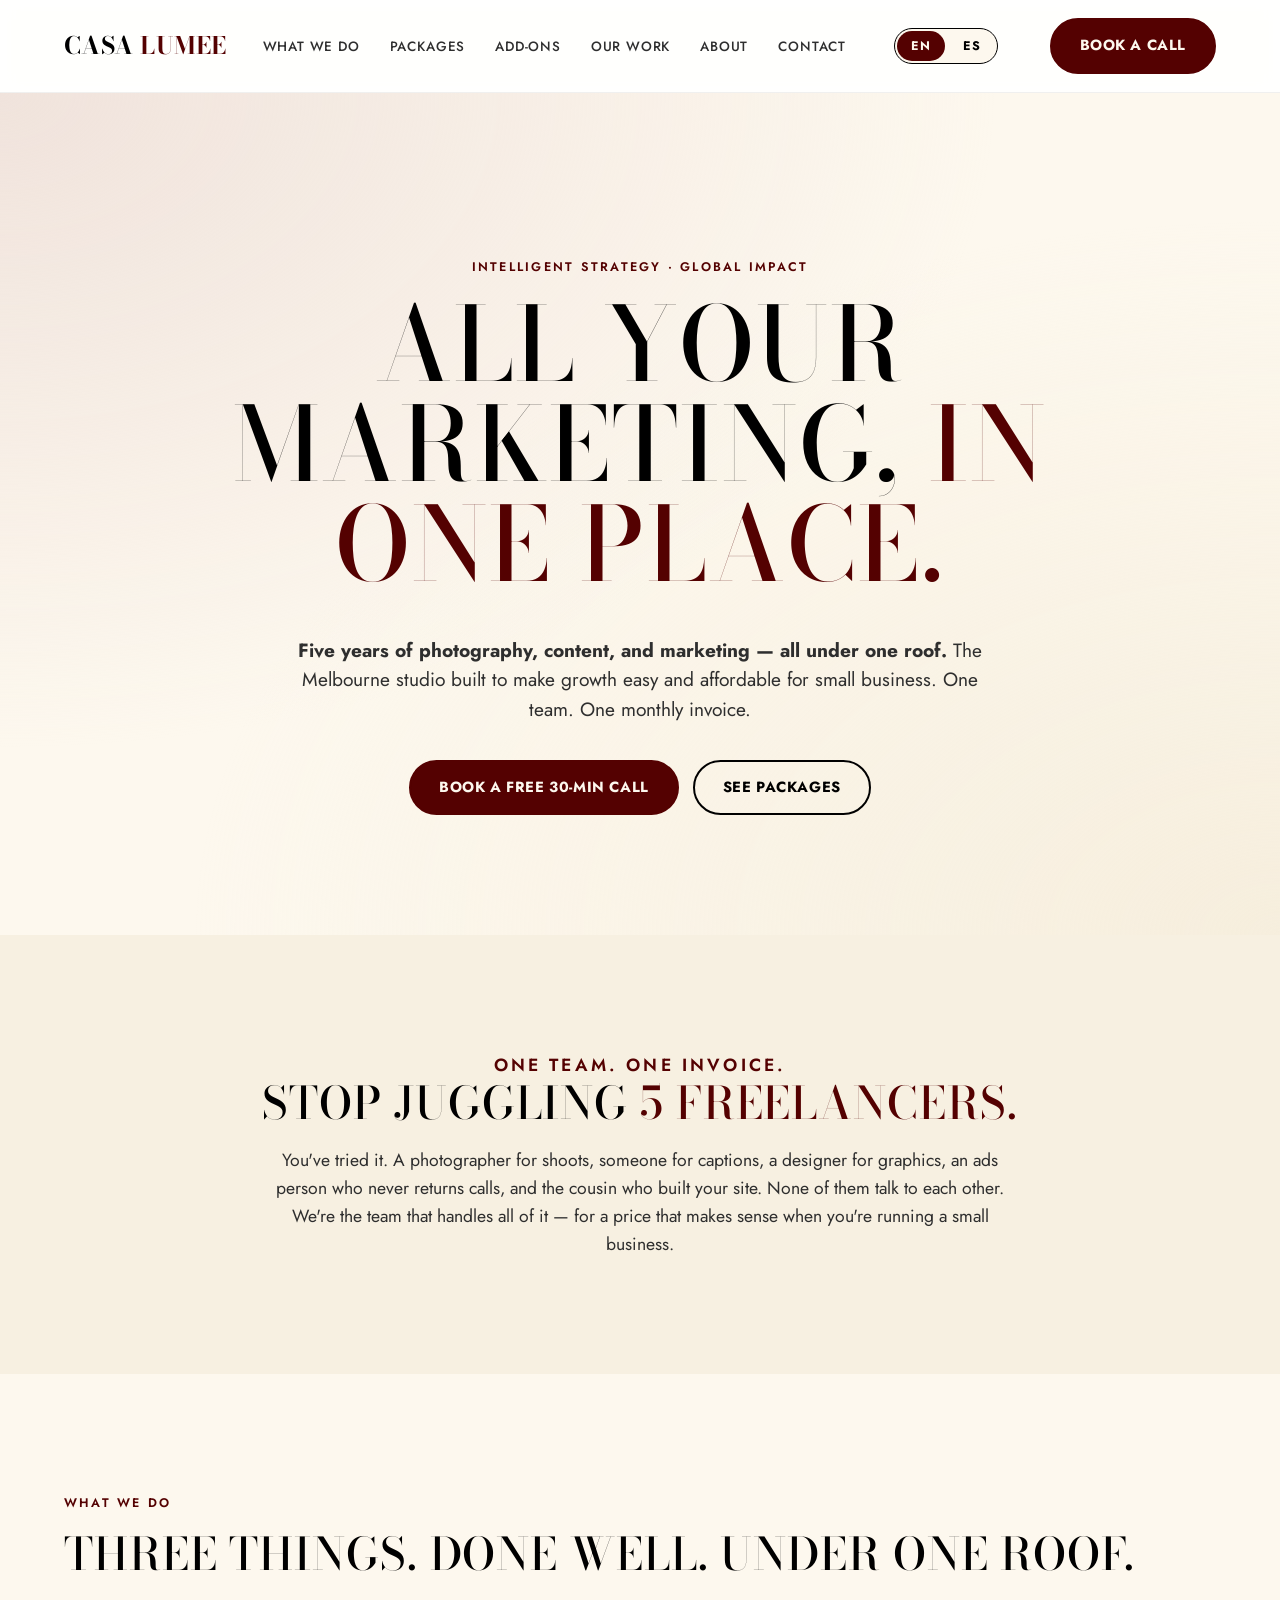
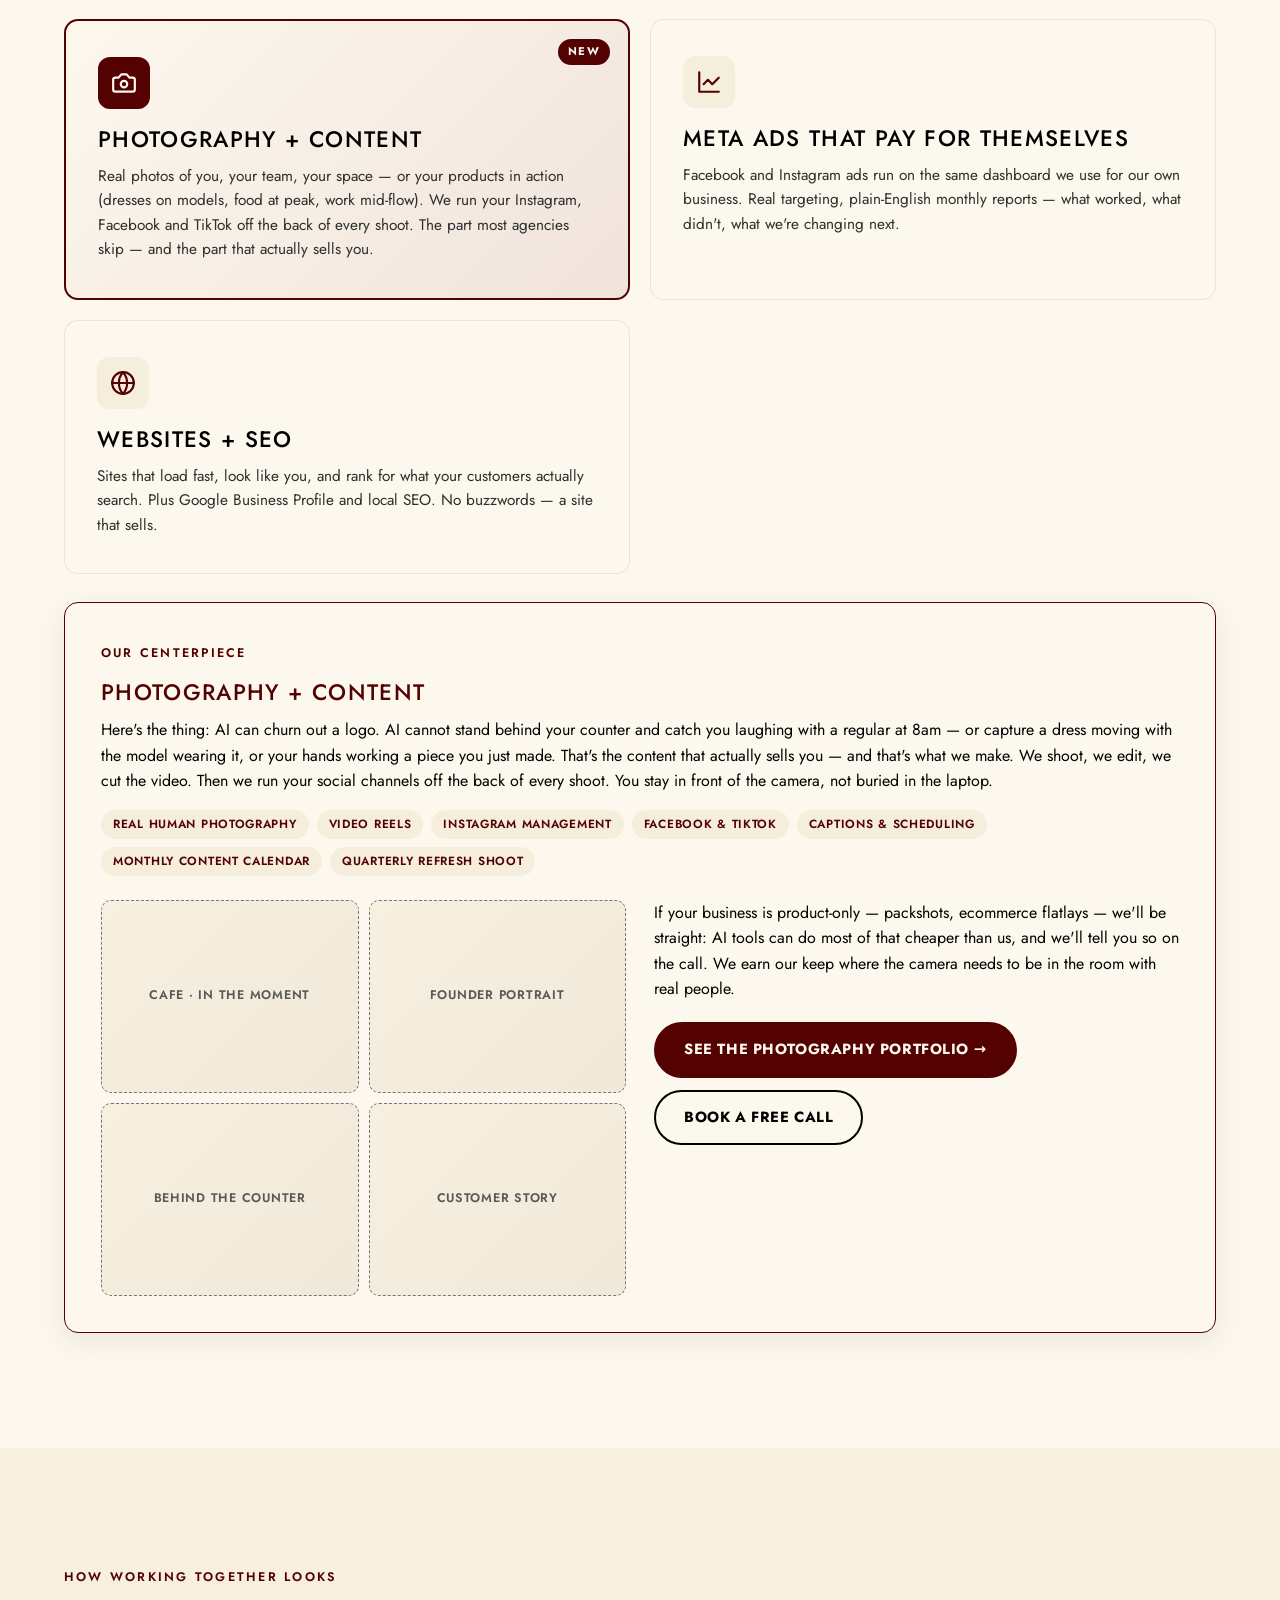
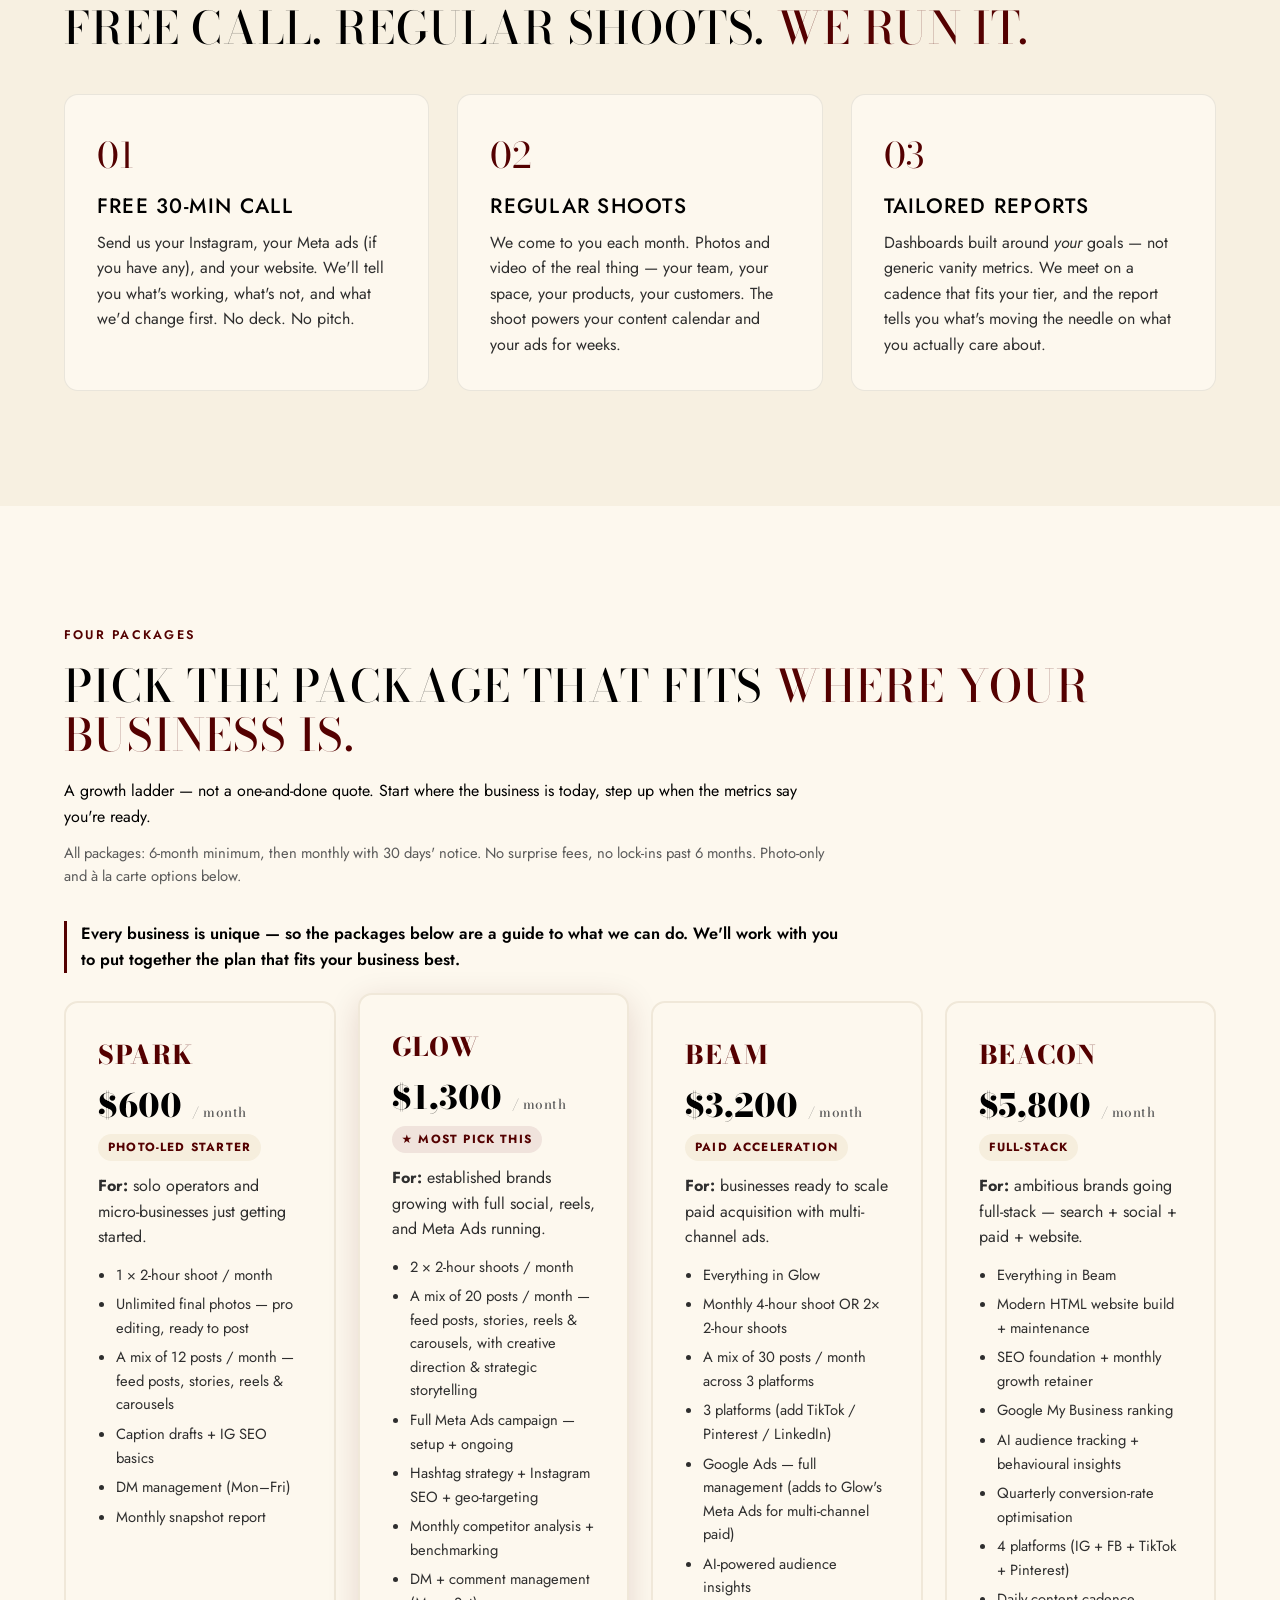
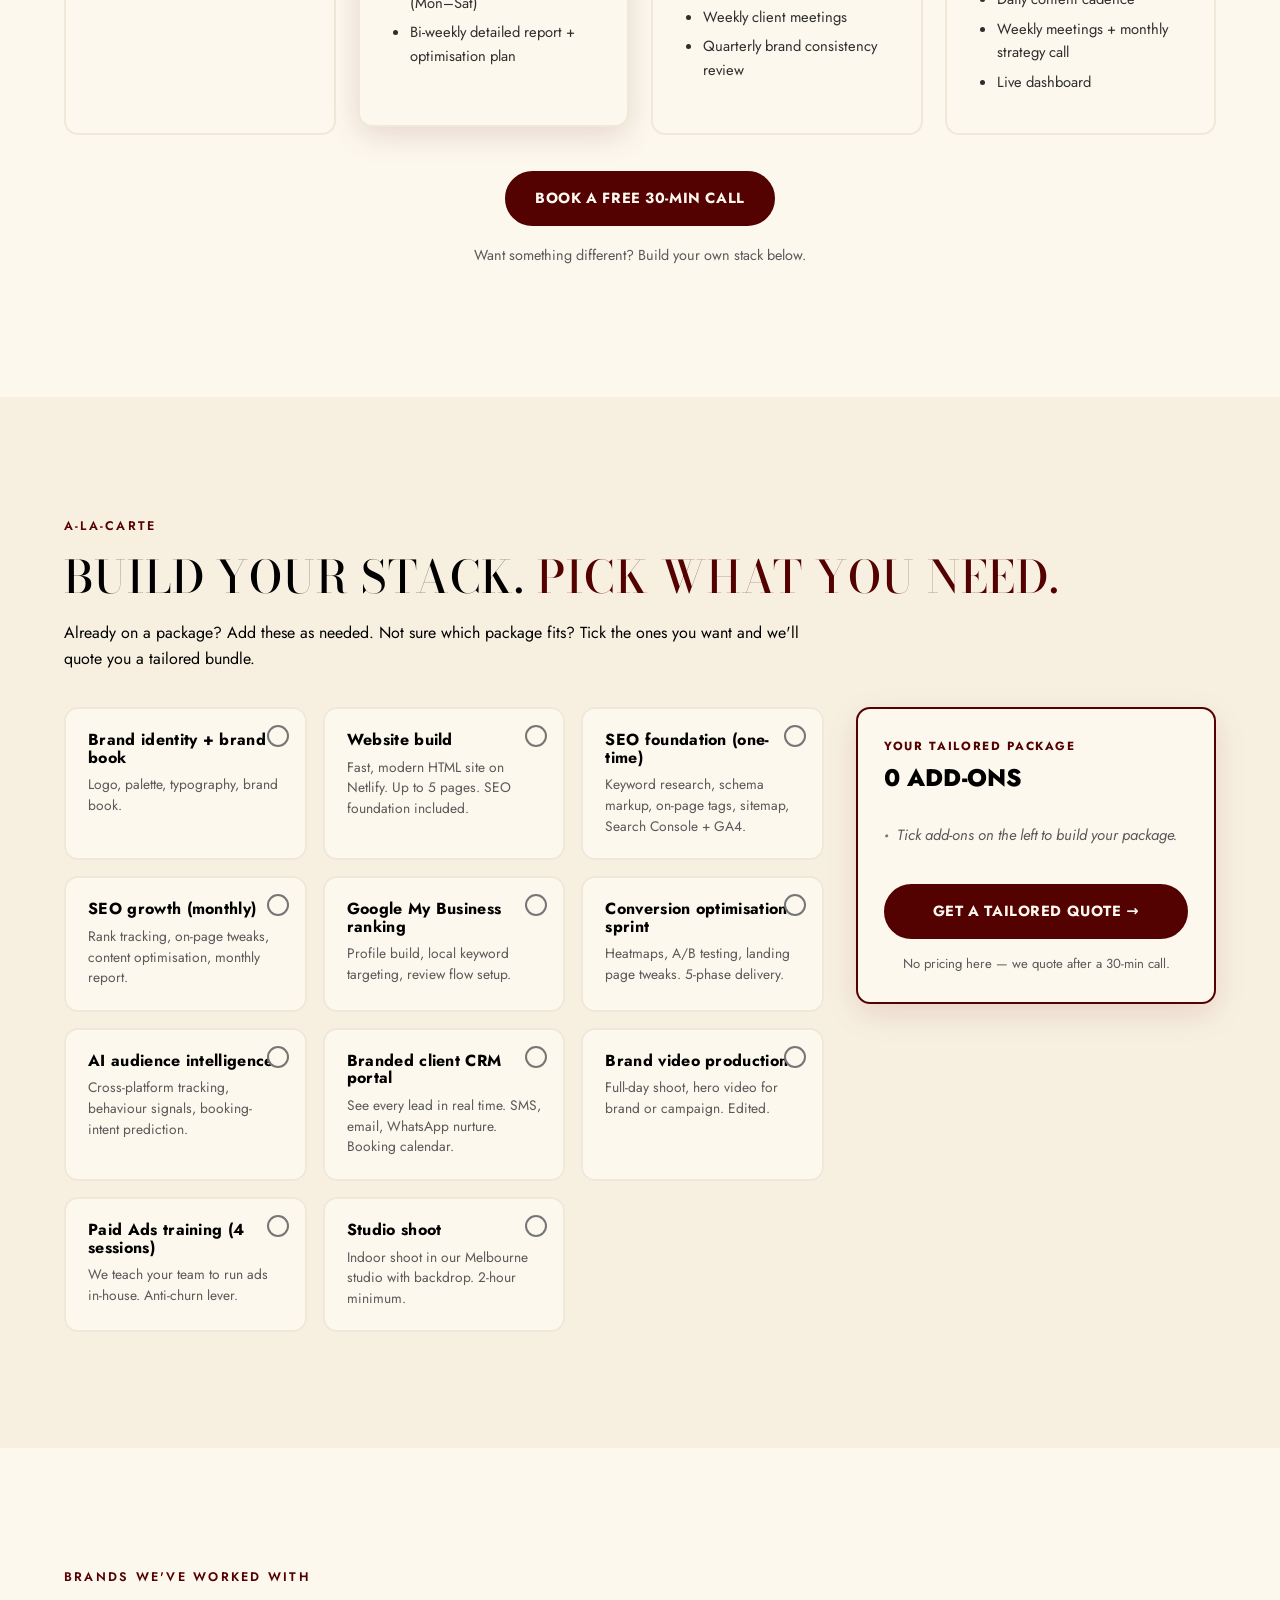
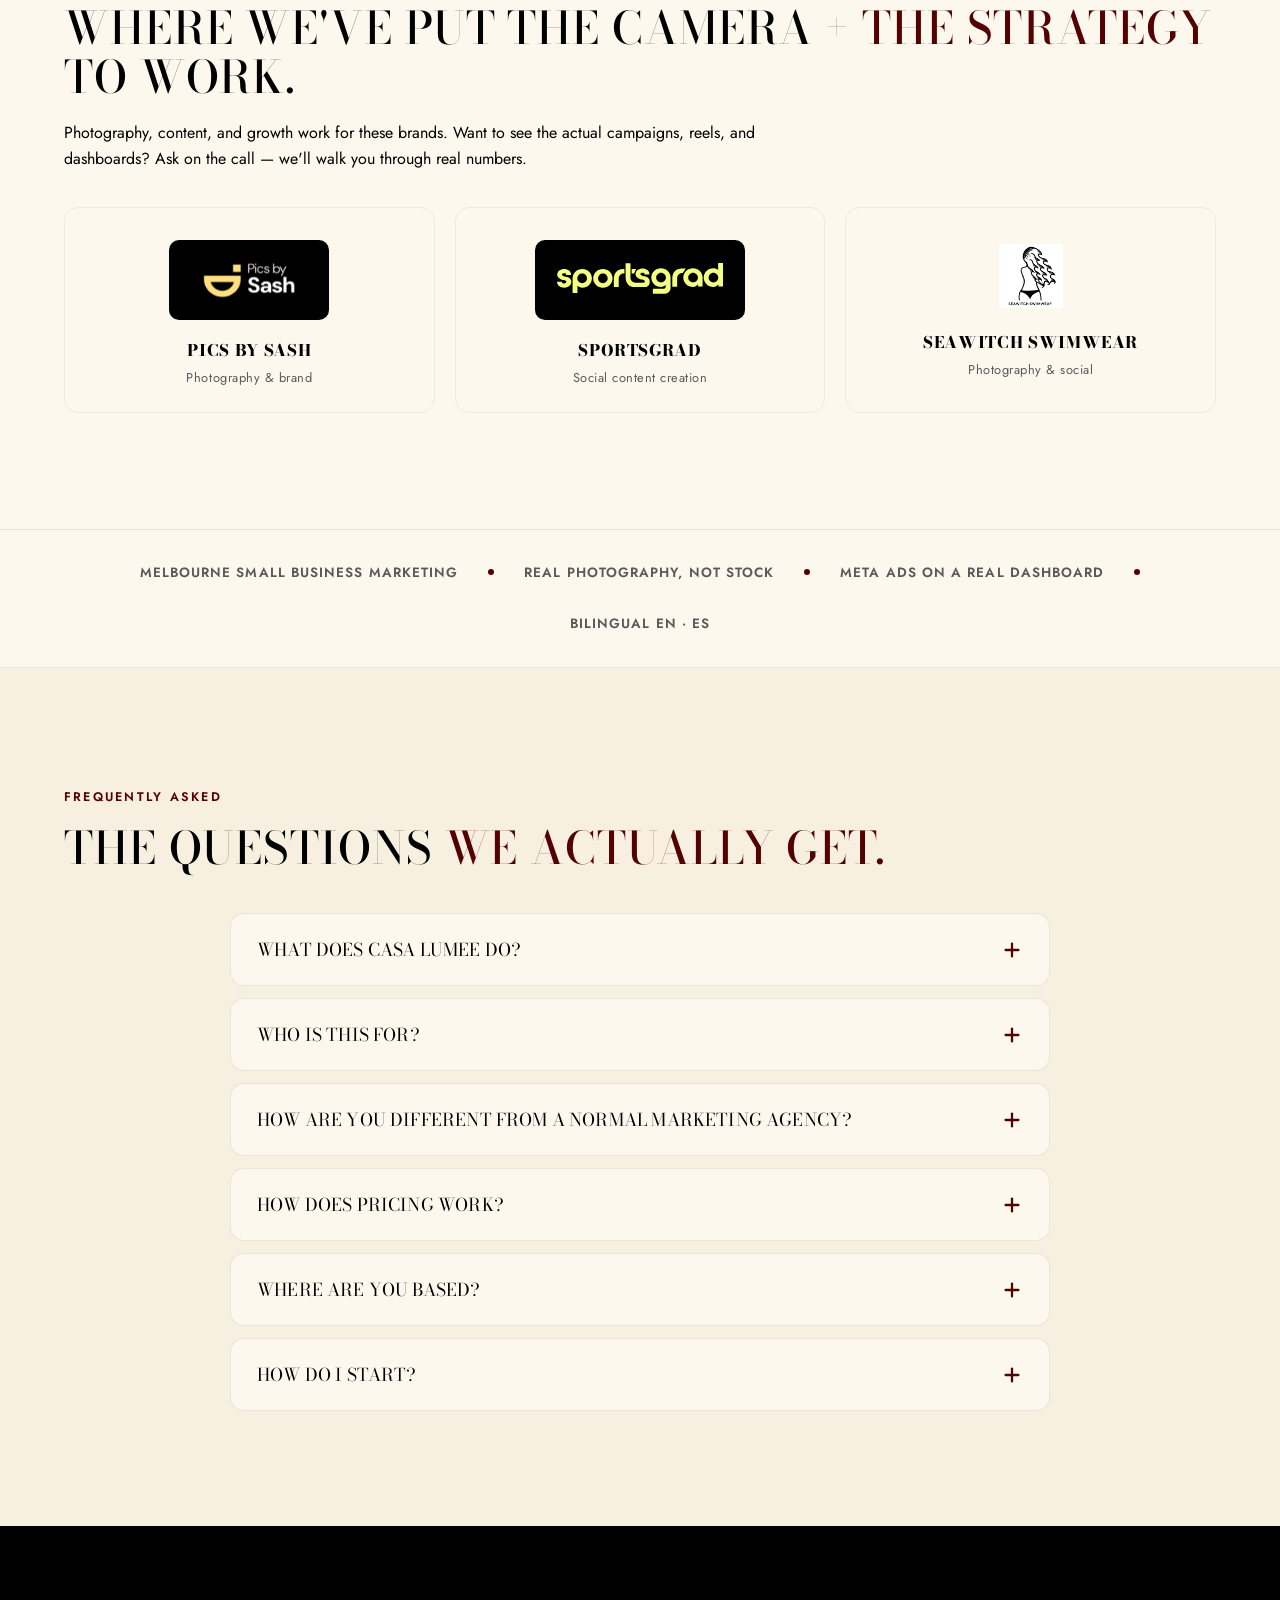
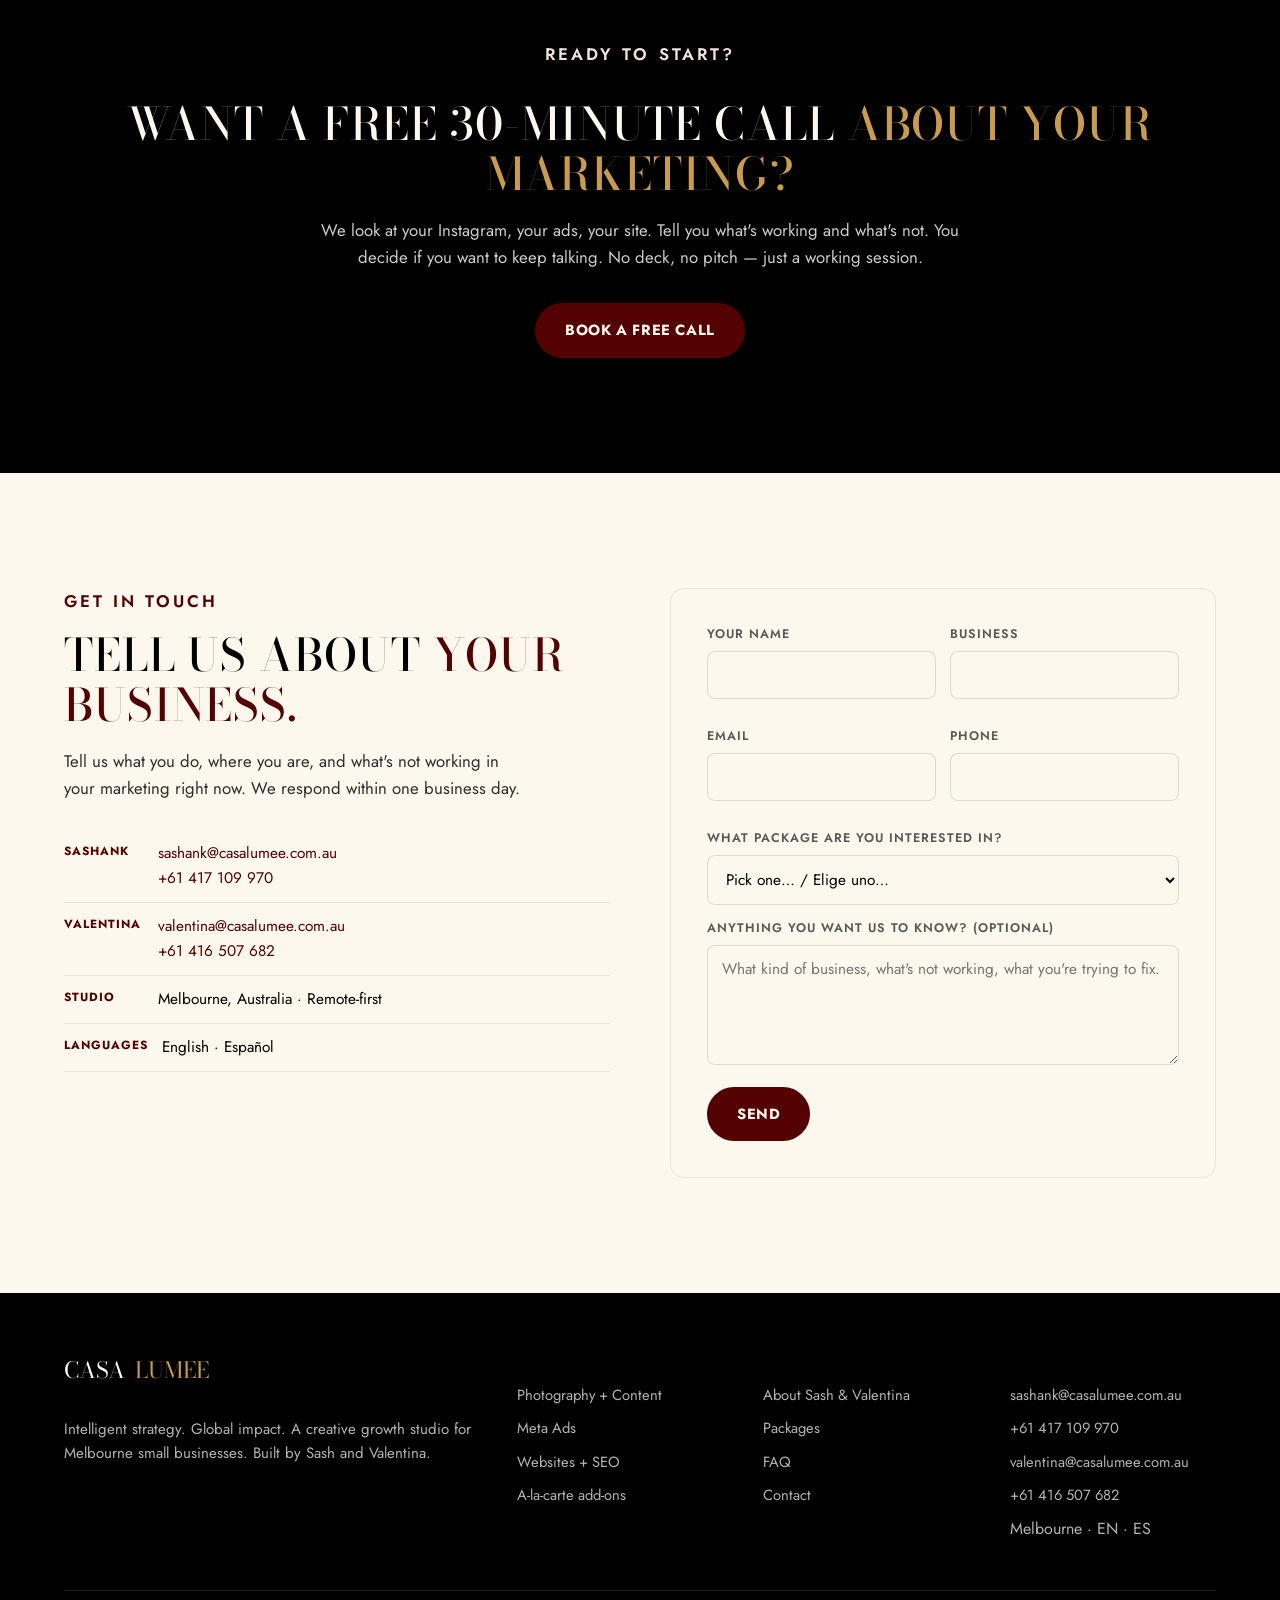
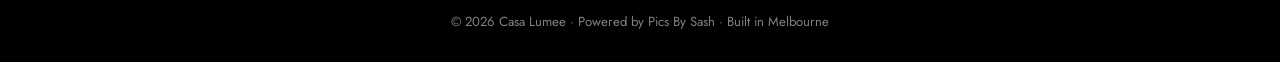
==== commit a79a355f: "fix: Pics By Sash client logo visibility — use dark chip (white logo was invisible on ivory) Apply t" ====
--- a/index.html
+++ b/index.html
@@ -855,7 +855,7 @@
 
     <div class="clients-grid">
       <a class="client-card" href="https://picsbysash.com.au" target="_blank" rel="noopener">
-        <div class="client-logo">
+        <div class="client-logo client-logo--dark">
           <img src="assets/clients/picsbysash-120.png" alt="Pics By Sash logo" loading="lazy" decoding="async" />
         </div>
         <span class="client-name">Pics By Sash</span>
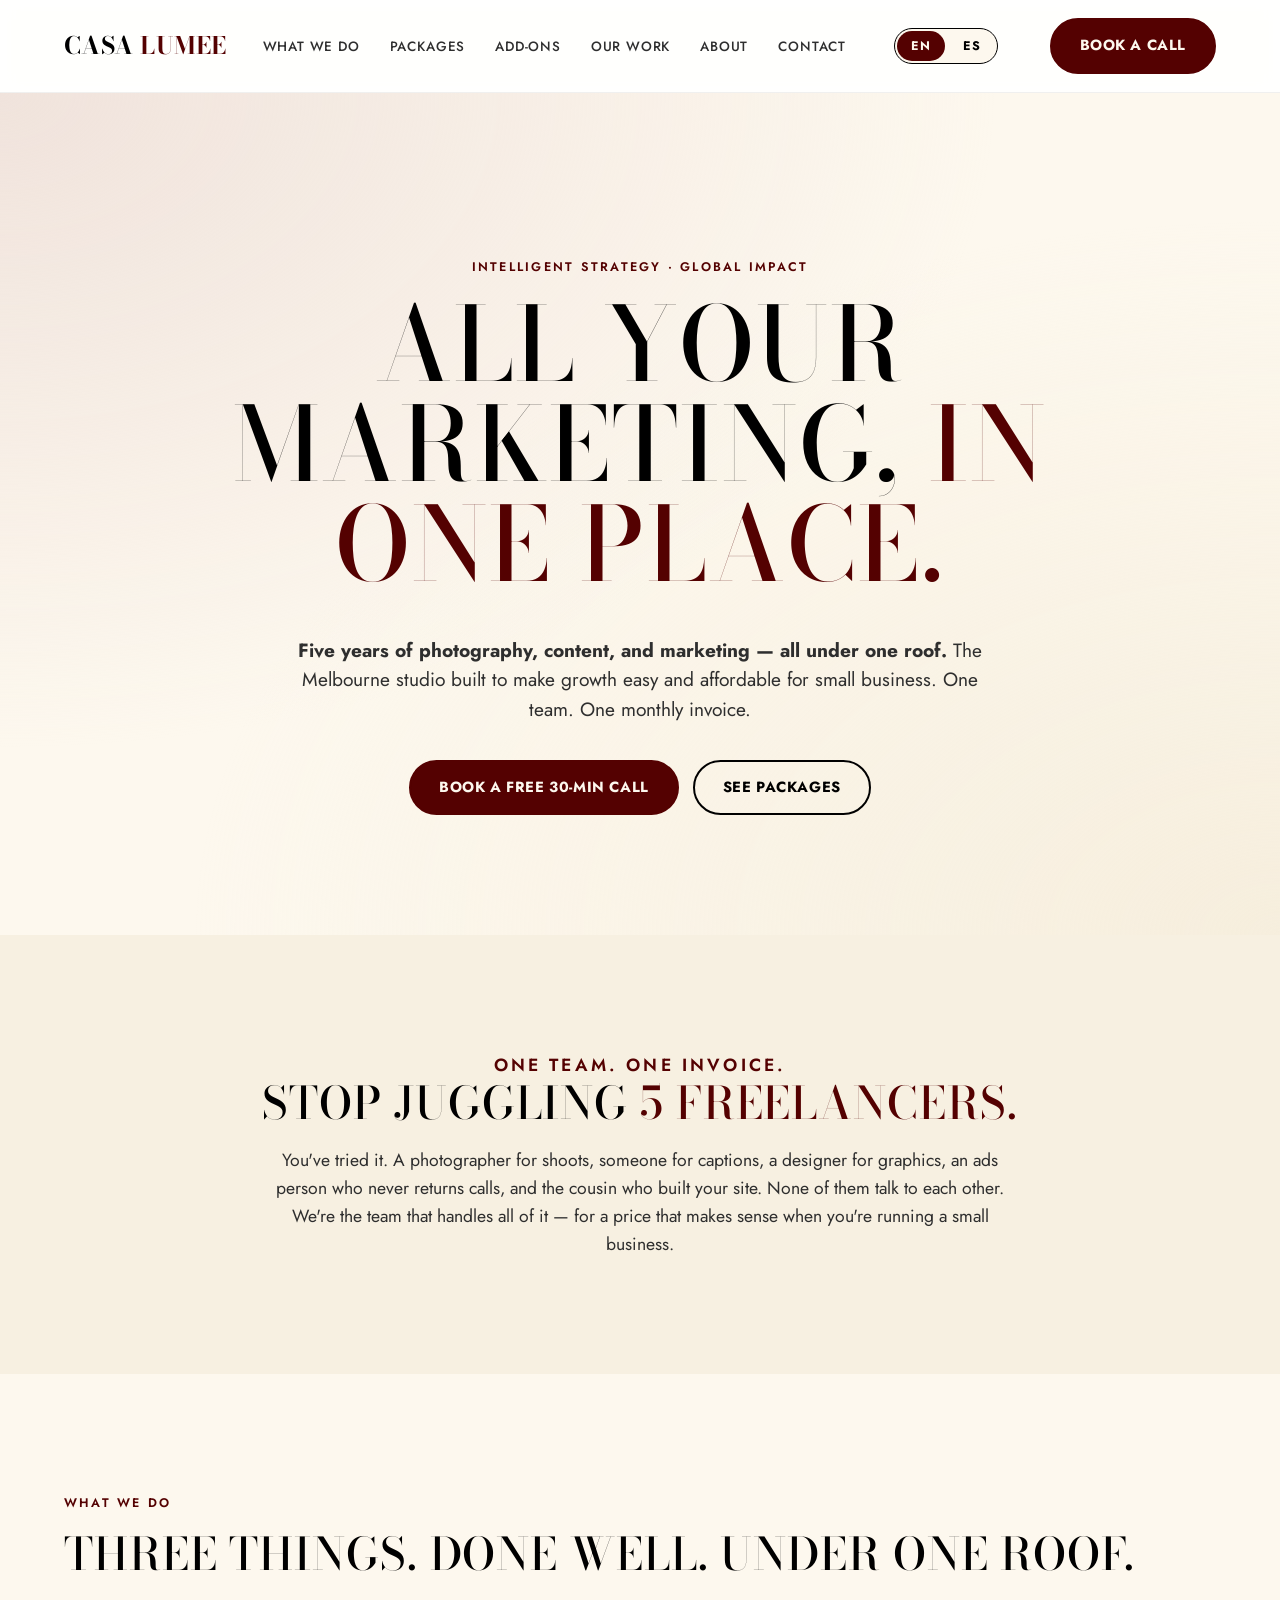
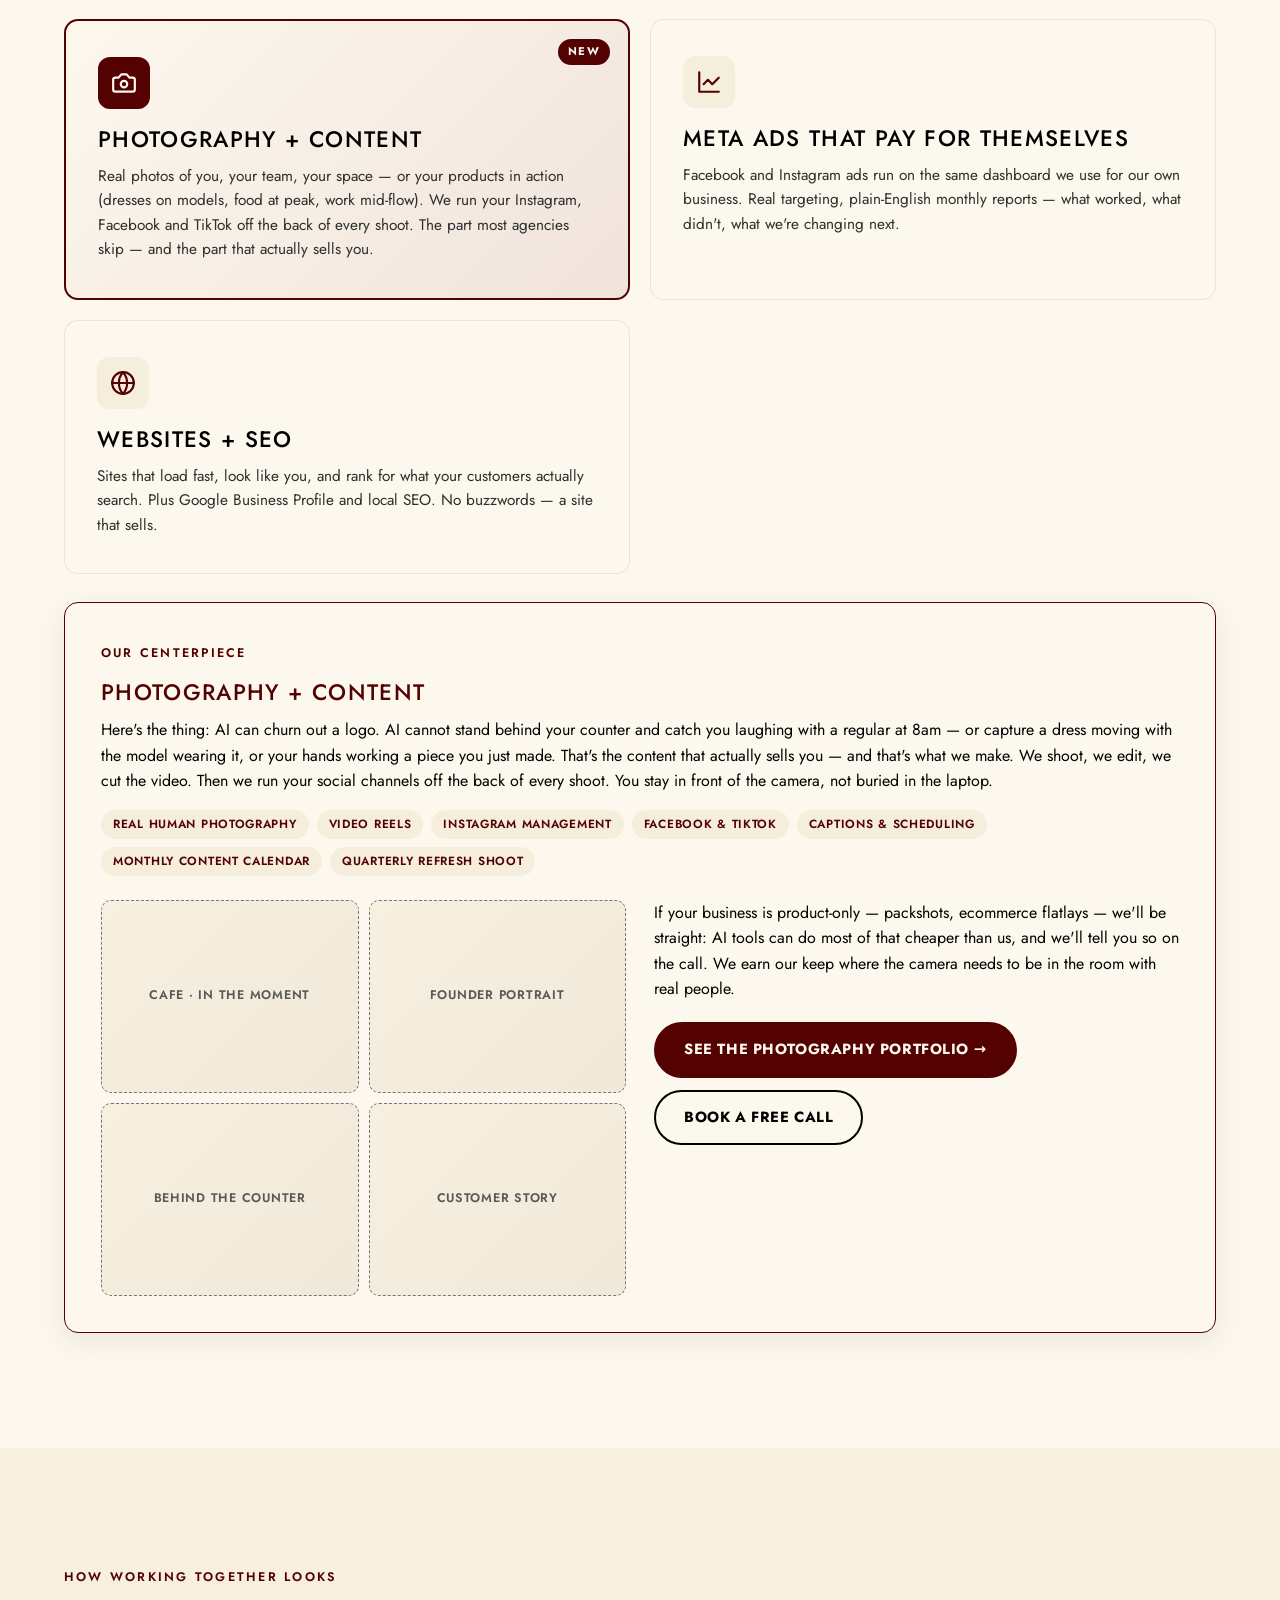
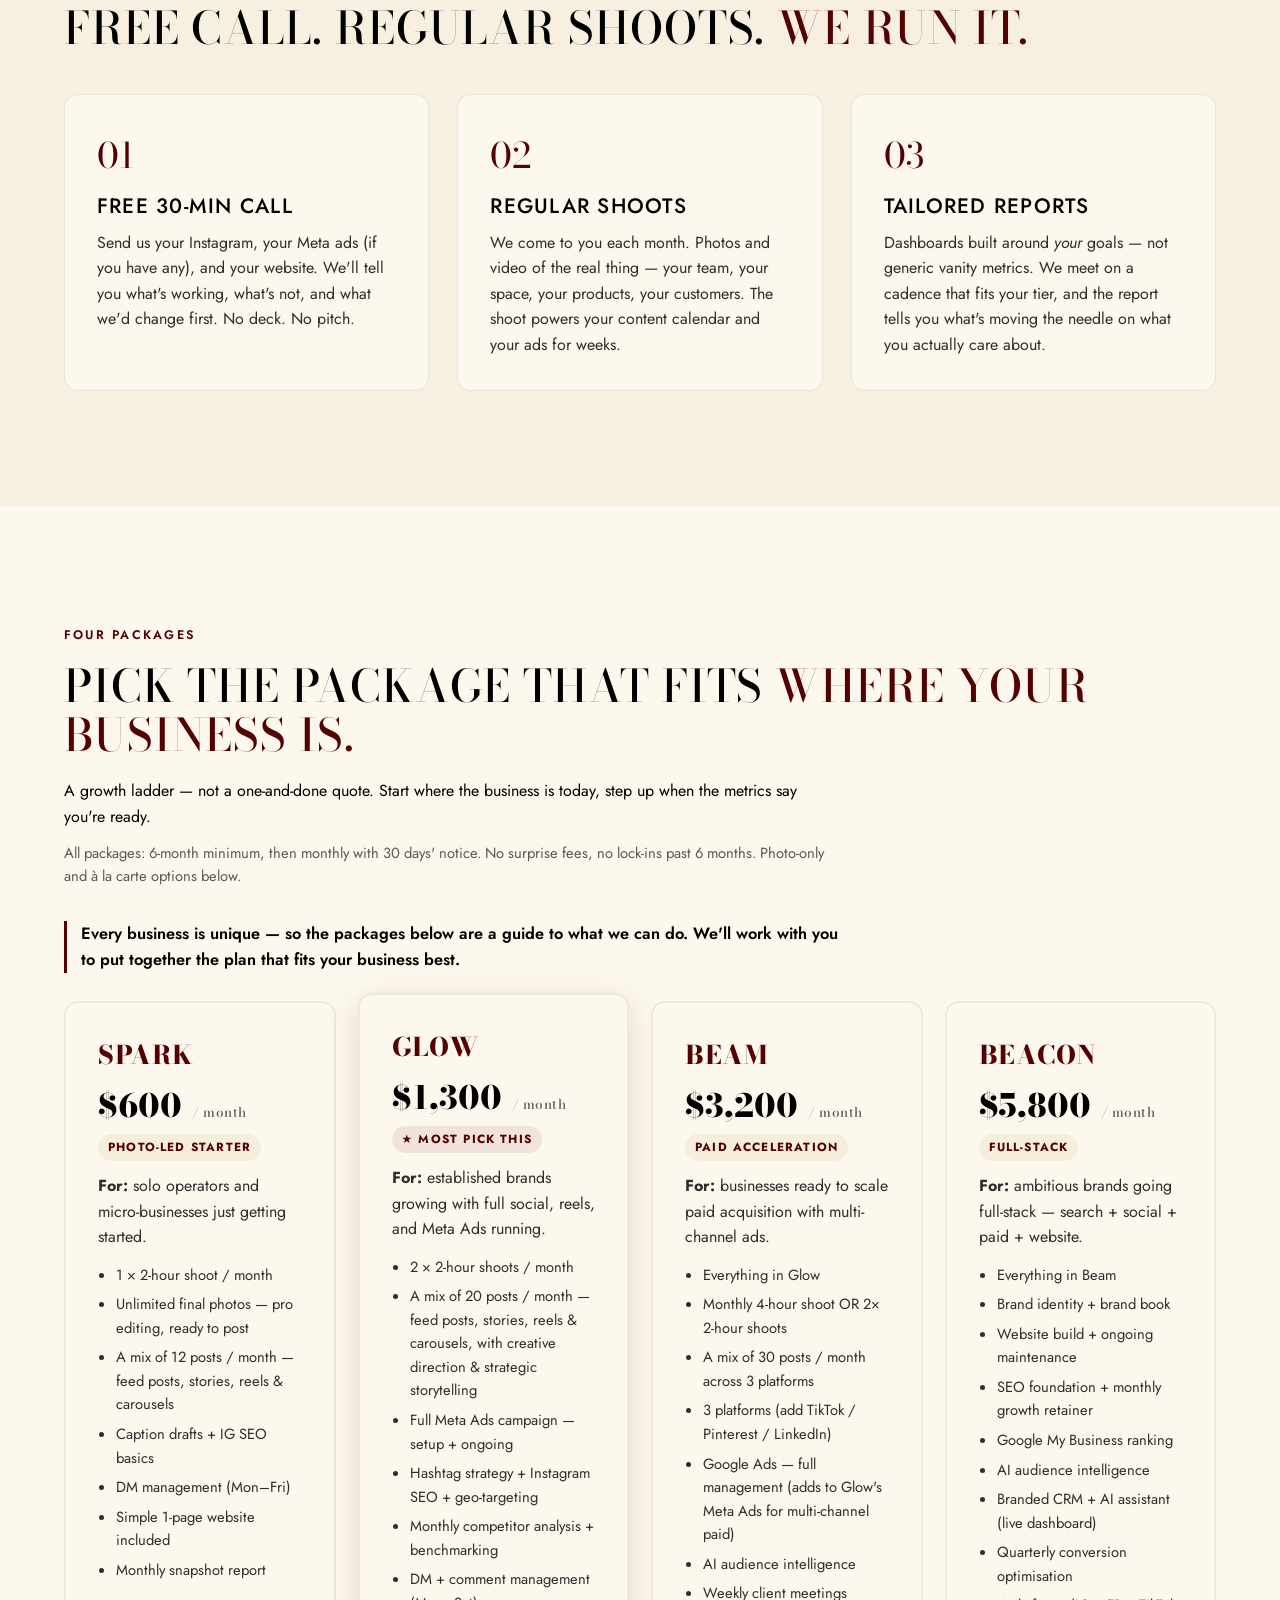
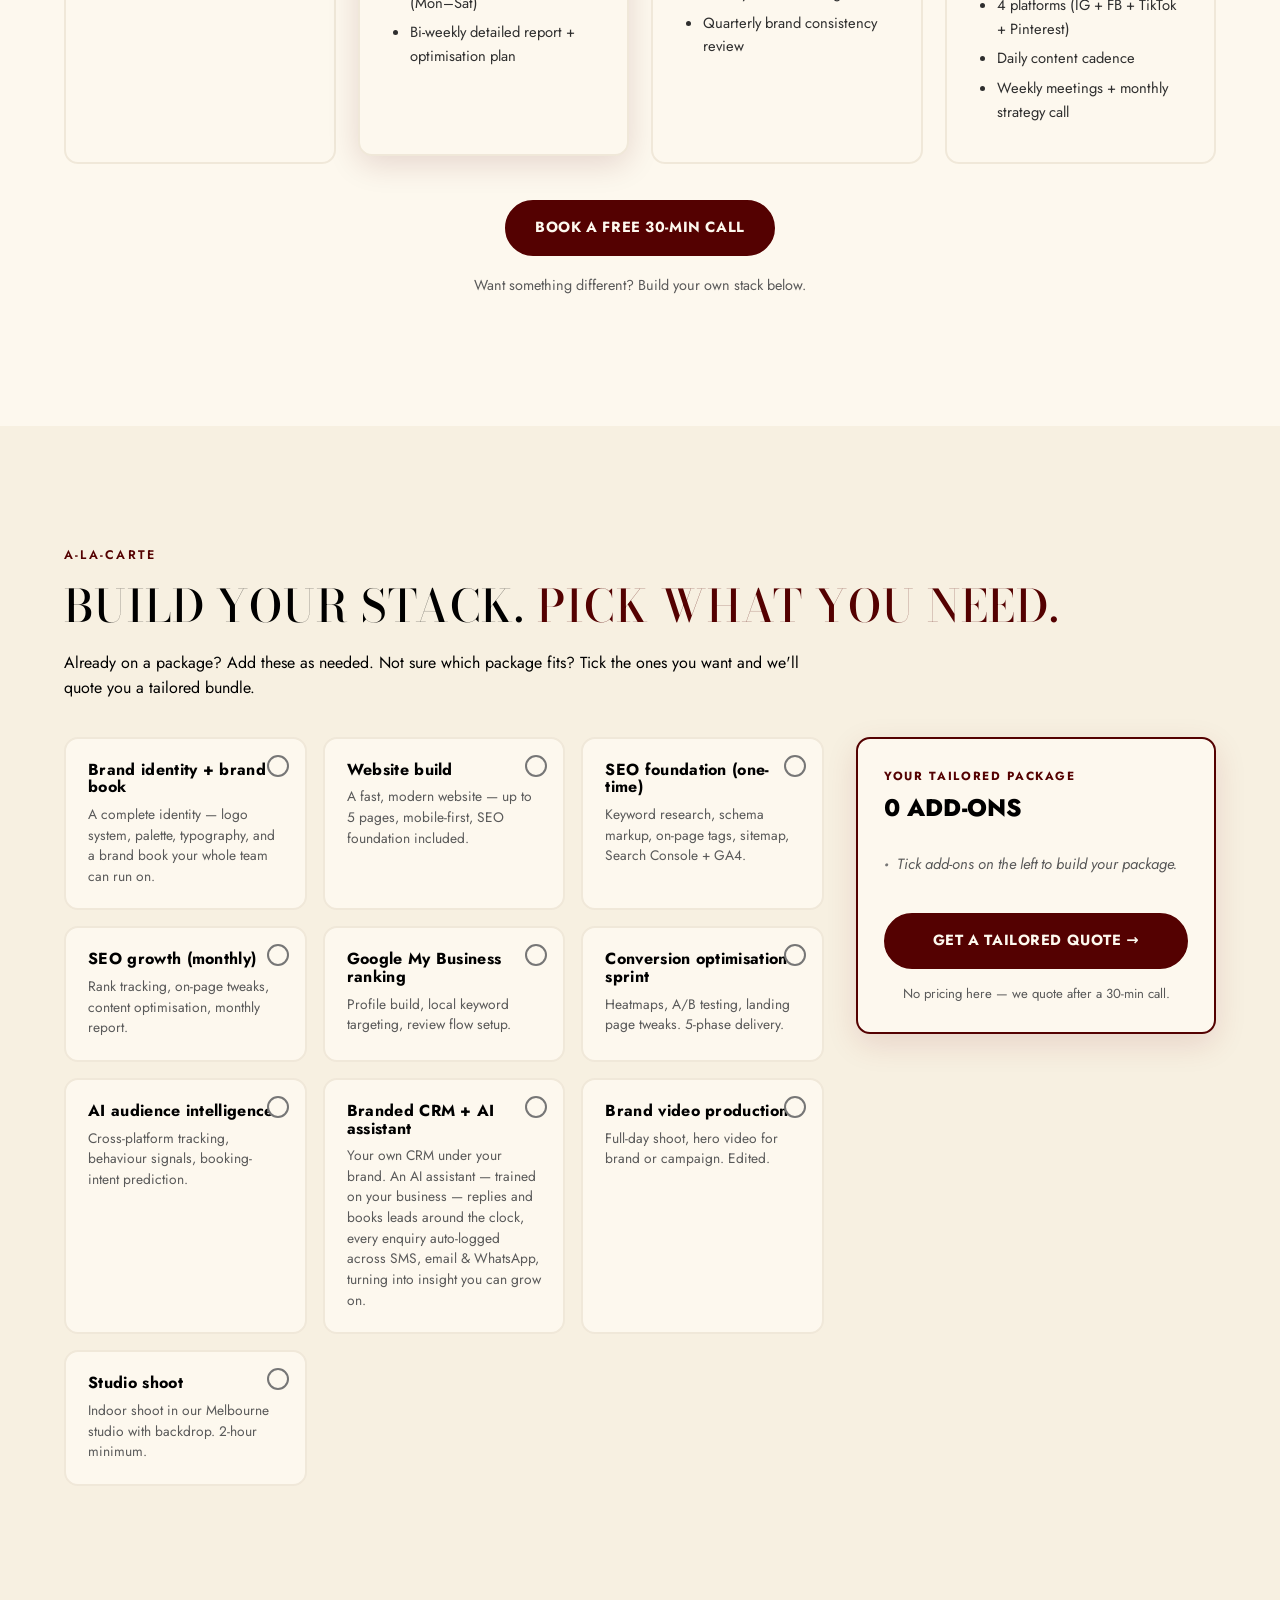
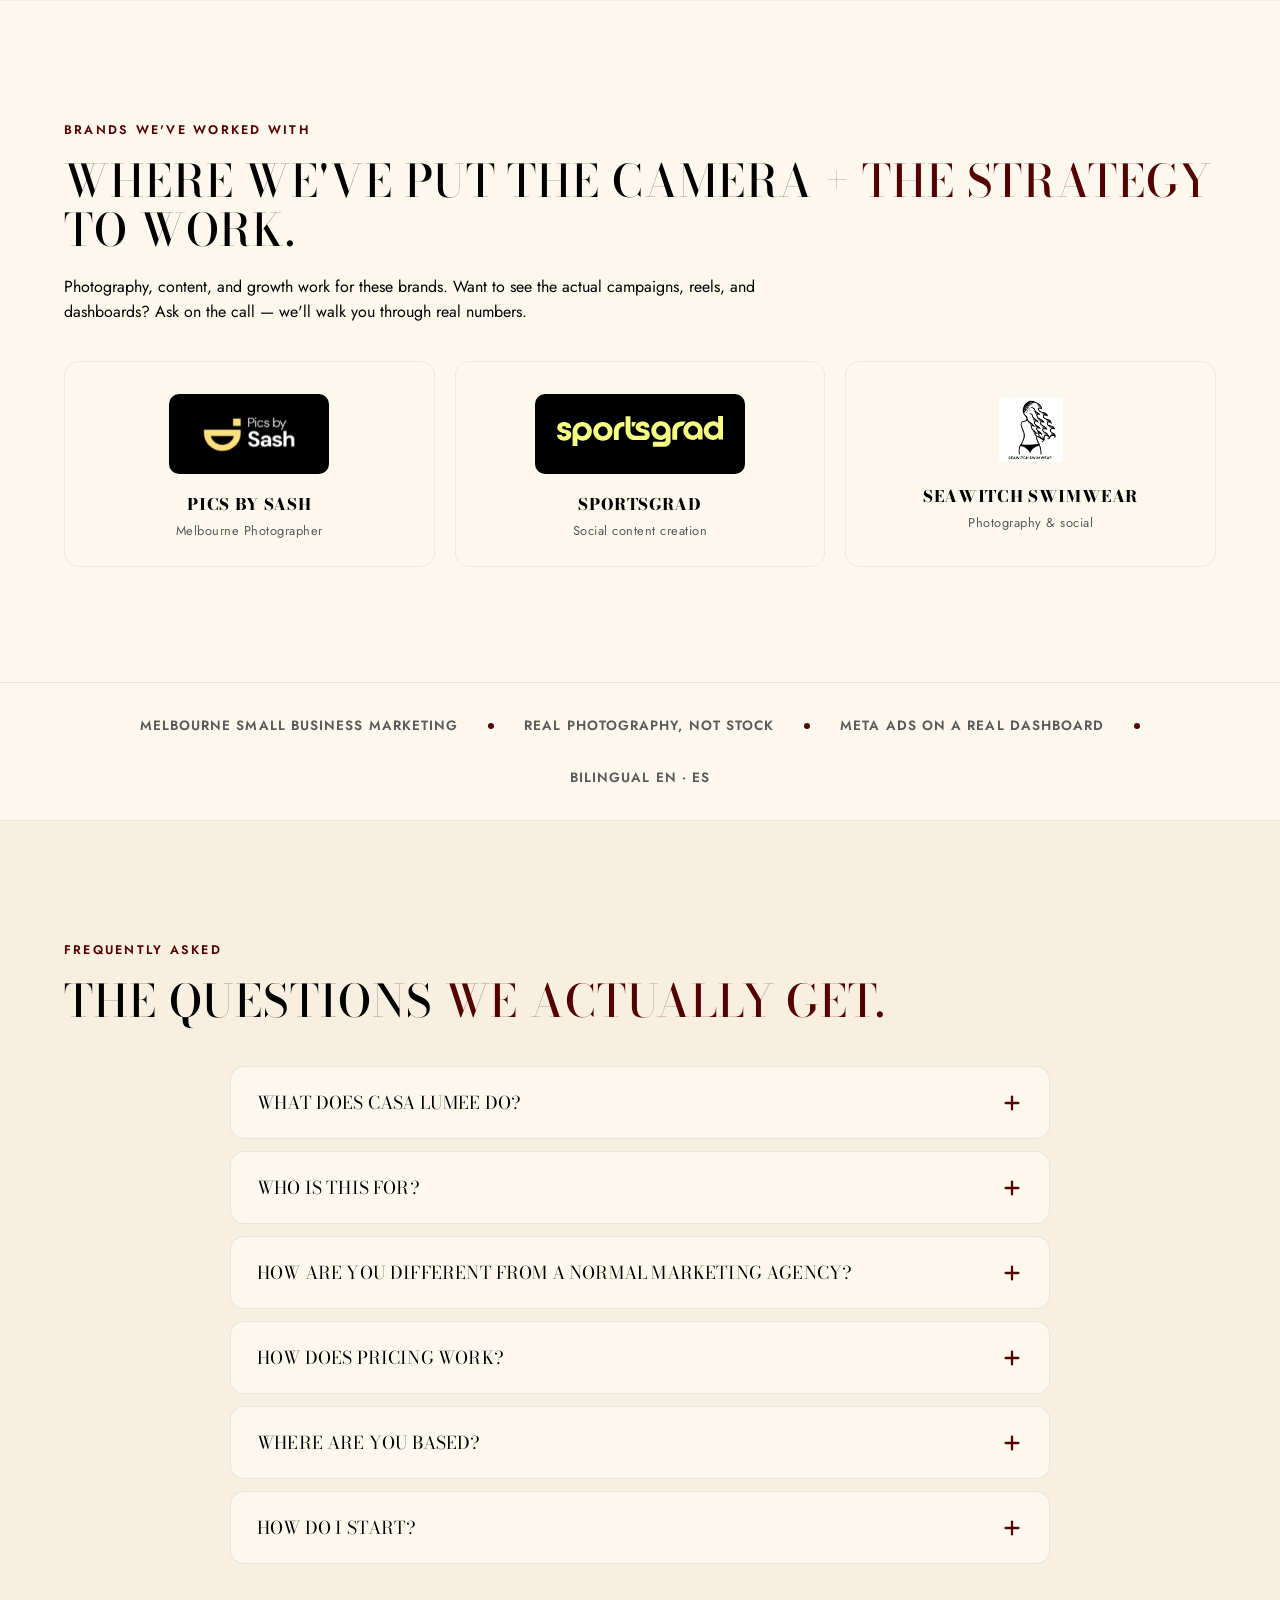
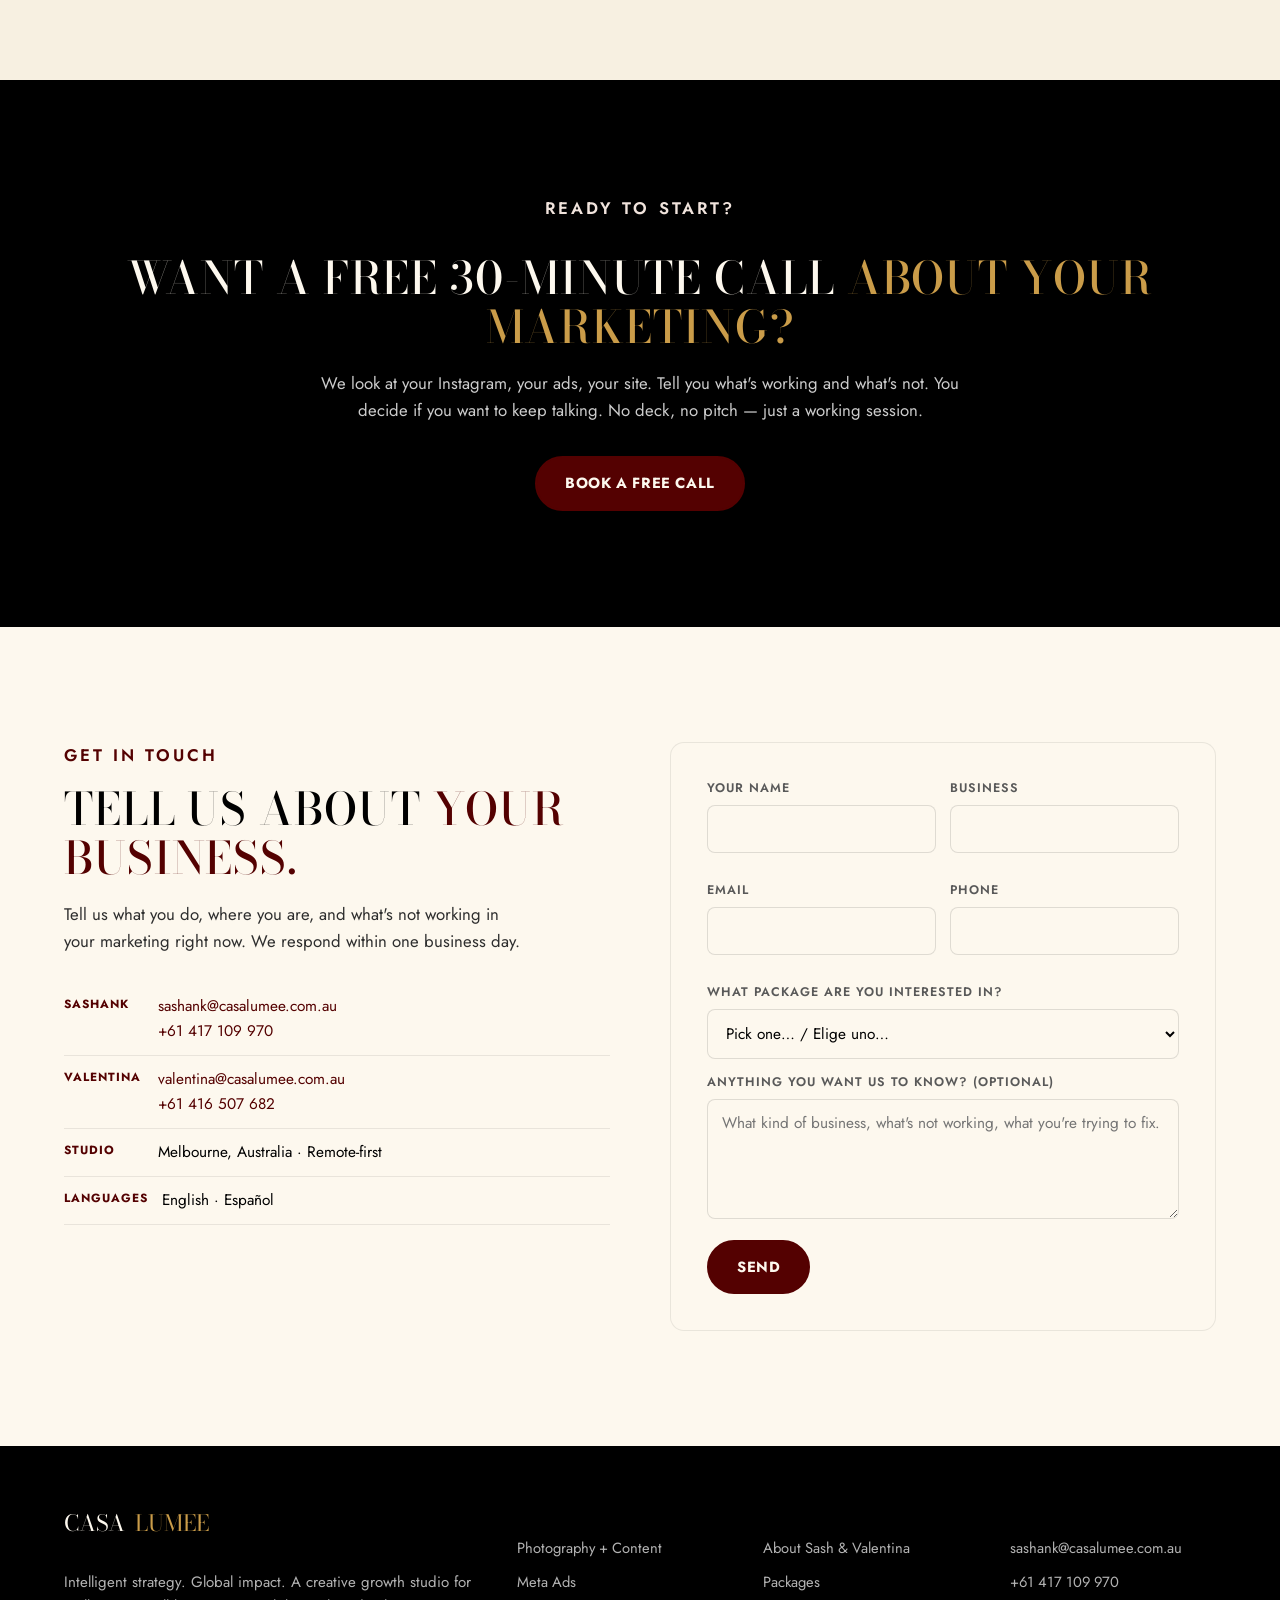
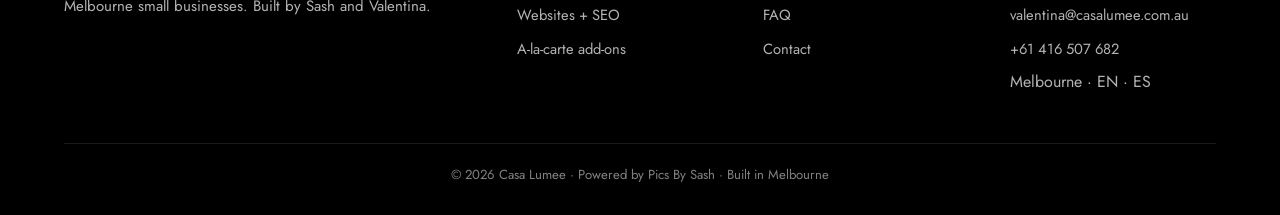
==== commit 680e9d40: "packages: refine offering per Sash's direction + GLOW hover fix - Remove 'Paid Ads training' add-on " ====
--- a/index.html
+++ b/index.html
@@ -44,7 +44,7 @@
   <link href="https://fonts.googleapis.com/css2?family=Bodoni+Moda:ital,opsz,wght@0,6..96,400;0,6..96,500;0,6..96,600;1,6..96,500&family=Jost:wght@300;400;500;600&display=swap" rel="stylesheet" />
 
   <!-- Styles -->
-  <link rel="stylesheet" href="css/styles.css?v=17" />
+  <link rel="stylesheet" href="css/styles.css?v=18" />
 
   <!-- Structured data: Organization + Website + LocalBusiness -->
   <script type="application/ld+json">
@@ -167,12 +167,12 @@
         {
           "@type": "Offer",
           "name": "Beam",
-          "description": "For SMBs ready to scale paid acquisition. Everything in Glow, plus a full content production day each month, three platforms, multi-channel ads (Meta + Google), AI-powered audience insights, weekly meetings."
+          "description": "For SMBs ready to scale paid acquisition. Everything in Glow, plus a full content production day each month, three platforms, multi-channel ads (Meta + Google), AI audience intelligence, weekly meetings."
         },
         {
           "@type": "Offer",
           "name": "Beacon",
-          "description": "For ambitious SMBs going full-stack. Everything in Beam, plus a website (build + ongoing maintenance), SEO retainer, Google My Business ranking, AI audience tracking, quarterly conversion optimisation."
+          "description": "For ambitious SMBs going full-stack. Everything in Beam, plus brand identity + brand book, a website (build + ongoing maintenance), SEO retainer, Google My Business ranking, AI audience intelligence, a branded CRM with AI assistant, quarterly conversion optimisation."
         }
       ]
     }
@@ -629,6 +629,7 @@
           <li><span class="lang-en">A mix of 12 posts / month — feed posts, stories, reels &amp; carousels</span><span class="lang-es" hidden>Una mezcla de 12 publicaciones al mes — posts, stories, reels y carruseles</span></li>
           <li><span class="lang-en">Caption drafts + IG SEO basics</span><span class="lang-es" hidden>Borradores de captions + IG SEO básico</span></li>
           <li><span class="lang-en">DM management (Mon–Fri)</span><span class="lang-es" hidden>Gestión de DMs (Lun–Vie)</span></li>
+          <li><span class="lang-en">Simple 1-page website included</span><span class="lang-es" hidden>Sitio web simple de 1 página incluido</span></li>
           <li><span class="lang-en">Monthly snapshot report</span><span class="lang-es" hidden>Reporte mensual</span></li>
         </ul>
       </article>
@@ -674,7 +675,7 @@
           <li><span class="lang-en">A mix of 30 posts / month across 3 platforms</span><span class="lang-es" hidden>Una mezcla de 30 publicaciones al mes en 3 plataformas</span></li>
           <li><span class="lang-en">3 platforms (add TikTok / Pinterest / LinkedIn)</span><span class="lang-es" hidden>3 plataformas (suma TikTok / Pinterest / LinkedIn)</span></li>
           <li><span class="lang-en">Google Ads — full management (adds to Glow's Meta Ads for multi-channel paid)</span><span class="lang-es" hidden>Google Ads — gestión completa (suma a los Meta Ads de Glow para paid multi-canal)</span></li>
-          <li><span class="lang-en">AI-powered audience insights</span><span class="lang-es" hidden>Insights de audiencia con IA</span></li>
+          <li><span class="lang-en">AI audience intelligence</span><span class="lang-es" hidden>Inteligencia de audiencia con IA</span></li>
           <li><span class="lang-en">Weekly client meetings</span><span class="lang-es" hidden>Reuniones semanales</span></li>
           <li><span class="lang-en">Quarterly brand consistency review</span><span class="lang-es" hidden>Revisión trimestral de consistencia de marca</span></li>
         </ul>
@@ -694,15 +695,16 @@
         </p>
         <ul class="tier-list">
           <li><span class="lang-en">Everything in Beam</span><span class="lang-es" hidden>Todo lo de Beam</span></li>
-          <li><span class="lang-en">Modern HTML website build + maintenance</span><span class="lang-es" hidden>Construcción de sitio web moderno + mantenimiento</span></li>
+          <li><span class="lang-en">Brand identity + brand book</span><span class="lang-es" hidden>Identidad de marca + manual</span></li>
+          <li><span class="lang-en">Website build + ongoing maintenance</span><span class="lang-es" hidden>Sitio web + mantenimiento continuo</span></li>
           <li><span class="lang-en">SEO foundation + monthly growth retainer</span><span class="lang-es" hidden>SEO de base + retainer mensual de crecimiento</span></li>
           <li><span class="lang-en">Google My Business ranking</span><span class="lang-es" hidden>Posicionamiento en Google My Business</span></li>
-          <li><span class="lang-en">AI audience tracking + behavioural insights</span><span class="lang-es" hidden>Tracking de audiencia con IA + insights</span></li>
-          <li><span class="lang-en">Quarterly conversion-rate optimisation</span><span class="lang-es" hidden>Optimización trimestral de conversión</span></li>
+          <li><span class="lang-en">AI audience intelligence</span><span class="lang-es" hidden>Inteligencia de audiencia con IA</span></li>
+          <li><span class="lang-en">Branded CRM + AI assistant (live dashboard)</span><span class="lang-es" hidden>CRM + asistente IA con tu marca (dashboard en vivo)</span></li>
+          <li><span class="lang-en">Quarterly conversion optimisation</span><span class="lang-es" hidden>Optimización trimestral de conversión</span></li>
           <li><span class="lang-en">4 platforms (IG + FB + TikTok + Pinterest)</span><span class="lang-es" hidden>4 plataformas (IG + FB + TikTok + Pinterest)</span></li>
           <li><span class="lang-en">Daily content cadence</span><span class="lang-es" hidden>Contenido diario</span></li>
           <li><span class="lang-en">Weekly meetings + monthly strategy call</span><span class="lang-es" hidden>Reuniones semanales + estrategia mensual</span></li>
-          <li><span class="lang-en">Live dashboard</span><span class="lang-es" hidden>Dashboard en vivo</span></li>
         </ul>
       </article>
     </div>
@@ -742,13 +744,13 @@
         <button type="button" class="addon-card" data-addon="brand-identity" aria-pressed="false">
           <span class="addon-check" aria-hidden="true"></span>
           <h3><span class="lang-en">Brand identity + brand book</span><span class="lang-es" hidden>Identidad de marca + manual</span></h3>
-          <p><span class="lang-en">Logo, palette, typography, brand book.</span><span class="lang-es" hidden>Logo, paleta, tipografía, manual de marca.</span></p>
+          <p><span class="lang-en">A complete identity — logo system, palette, typography, and a brand book your whole team can run on.</span><span class="lang-es" hidden>Una identidad completa — sistema de logo, paleta, tipografía y un manual que todo tu equipo puede seguir.</span></p>
         </button>
 
         <button type="button" class="addon-card" data-addon="website-build" aria-pressed="false">
           <span class="addon-check" aria-hidden="true"></span>
           <h3><span class="lang-en">Website build</span><span class="lang-es" hidden>Construcción de sitio web</span></h3>
-          <p><span class="lang-en">Fast, modern HTML site on Netlify. Up to 5 pages. SEO foundation included.</span><span class="lang-es" hidden>Sitio HTML rápido y moderno en Netlify. Hasta 5 páginas. Base de SEO incluida.</span></p>
+          <p><span class="lang-en">A fast, modern website — up to 5 pages, mobile-first, SEO foundation included.</span><span class="lang-es" hidden>Un sitio web rápido y moderno — hasta 5 páginas, mobile-first, base de SEO incluida.</span></p>
         </button>
 
         <button type="button" class="addon-card" data-addon="seo-foundation" aria-pressed="false">
@@ -783,20 +785,14 @@
 
         <button type="button" class="addon-card" data-addon="crm-portal" aria-pressed="false">
           <span class="addon-check" aria-hidden="true"></span>
-          <h3><span class="lang-en">Branded client CRM portal</span><span class="lang-es" hidden>Portal CRM con tu marca</span></h3>
-          <p><span class="lang-en">See every lead in real time. SMS, email, WhatsApp nurture. Booking calendar.</span><span class="lang-es" hidden>Mira cada lead en tiempo real. SMS, email, WhatsApp. Calendario de reservas.</span></p>
+          <h3><span class="lang-en">Branded CRM + AI assistant</span><span class="lang-es" hidden>CRM + asistente IA con tu marca</span></h3>
+          <p><span class="lang-en">Your own CRM under your brand. An AI assistant — trained on your business — replies and books leads around the clock, every enquiry auto-logged across SMS, email &amp; WhatsApp, turning into insight you can grow on.</span><span class="lang-es" hidden>Tu propio CRM con tu marca. Un asistente de IA — entrenado en tu negocio — responde y agenda leads las 24 horas; cada consulta se registra sola (SMS, email y WhatsApp) y se vuelve insight para crecer.</span></p>
         </button>
 
         <button type="button" class="addon-card" data-addon="brand-video" aria-pressed="false">
           <span class="addon-check" aria-hidden="true"></span>
           <h3><span class="lang-en">Brand video production</span><span class="lang-es" hidden>Producción de video de marca</span></h3>
           <p><span class="lang-en">Full-day shoot, hero video for brand or campaign. Edited.</span><span class="lang-es" hidden>Shoot de día completo, video hero para marca o campaña. Editado.</span></p>
-        </button>
-
-        <button type="button" class="addon-card" data-addon="ads-training" aria-pressed="false">
-          <span class="addon-check" aria-hidden="true"></span>
-          <h3><span class="lang-en">Paid Ads training (4 sessions)</span><span class="lang-es" hidden>Capacitación en ads (4 sesiones)</span></h3>
-          <p><span class="lang-en">We teach your team to run ads in-house. Anti-churn lever.</span><span class="lang-es" hidden>Te enseñamos a manejar ads internamente. Construye independencia.</span></p>
         </button>
 
         <button type="button" class="addon-card" data-addon="studio-shoot" aria-pressed="false">
@@ -859,7 +855,7 @@
           <img src="assets/clients/picsbysash-120.png" alt="Pics By Sash logo" loading="lazy" decoding="async" />
         </div>
         <span class="client-name">Pics By Sash</span>
-        <span class="client-meta"><span class="lang-en">Photography &amp; brand</span><span class="lang-es" hidden>Fotografía y marca</span></span>
+        <span class="client-meta"><span class="lang-en">Melbourne Photographer</span><span class="lang-es" hidden>Fotógrafo en Melbourne</span></span>
       </a>
       <a class="client-card" href="https://www.sportsgrad.com.au" target="_blank" rel="noopener">
         <div class="client-logo client-logo--dark">
--- a/css/styles.css
+++ b/css/styles.css
@@ -1401,9 +1401,15 @@
   transition: transform 220ms ease, border-color 220ms ease, box-shadow 220ms ease;
 }
 .tiers .tier-card:hover {
-  transform: translateY(-4px);
+  transform: translateY(-8px);
   border-color: var(--cherry-soft);
   box-shadow: 0 10px 28px rgba(10, 10, 10, 0.08);
+}
+/* Glow is lifted by default, but drops back when another card is hovered —
+   so only the card under the cursor is raised at any moment. */
+.tiers:hover .tier-cherry:not(:hover) {
+  transform: none;
+  box-shadow: 0 8px 32px rgba(84, 1, 1, 0.10);
 }
 .tier-card .num {
   font-family: var(--display);
@@ -1462,7 +1468,7 @@
   box-shadow: 0 8px 32px rgba(84, 1, 1, 0.14);
   transform: translateY(-8px);   /* lift the featured tier above its siblings */
 }
-.tier-cherry:hover { transform: translateY(-12px); }
+.tier-cherry:hover { transform: translateY(-8px); }
 
 .tier-orchard .num,
 .tier-orchard .tier-tag { color: var(--cherry); }
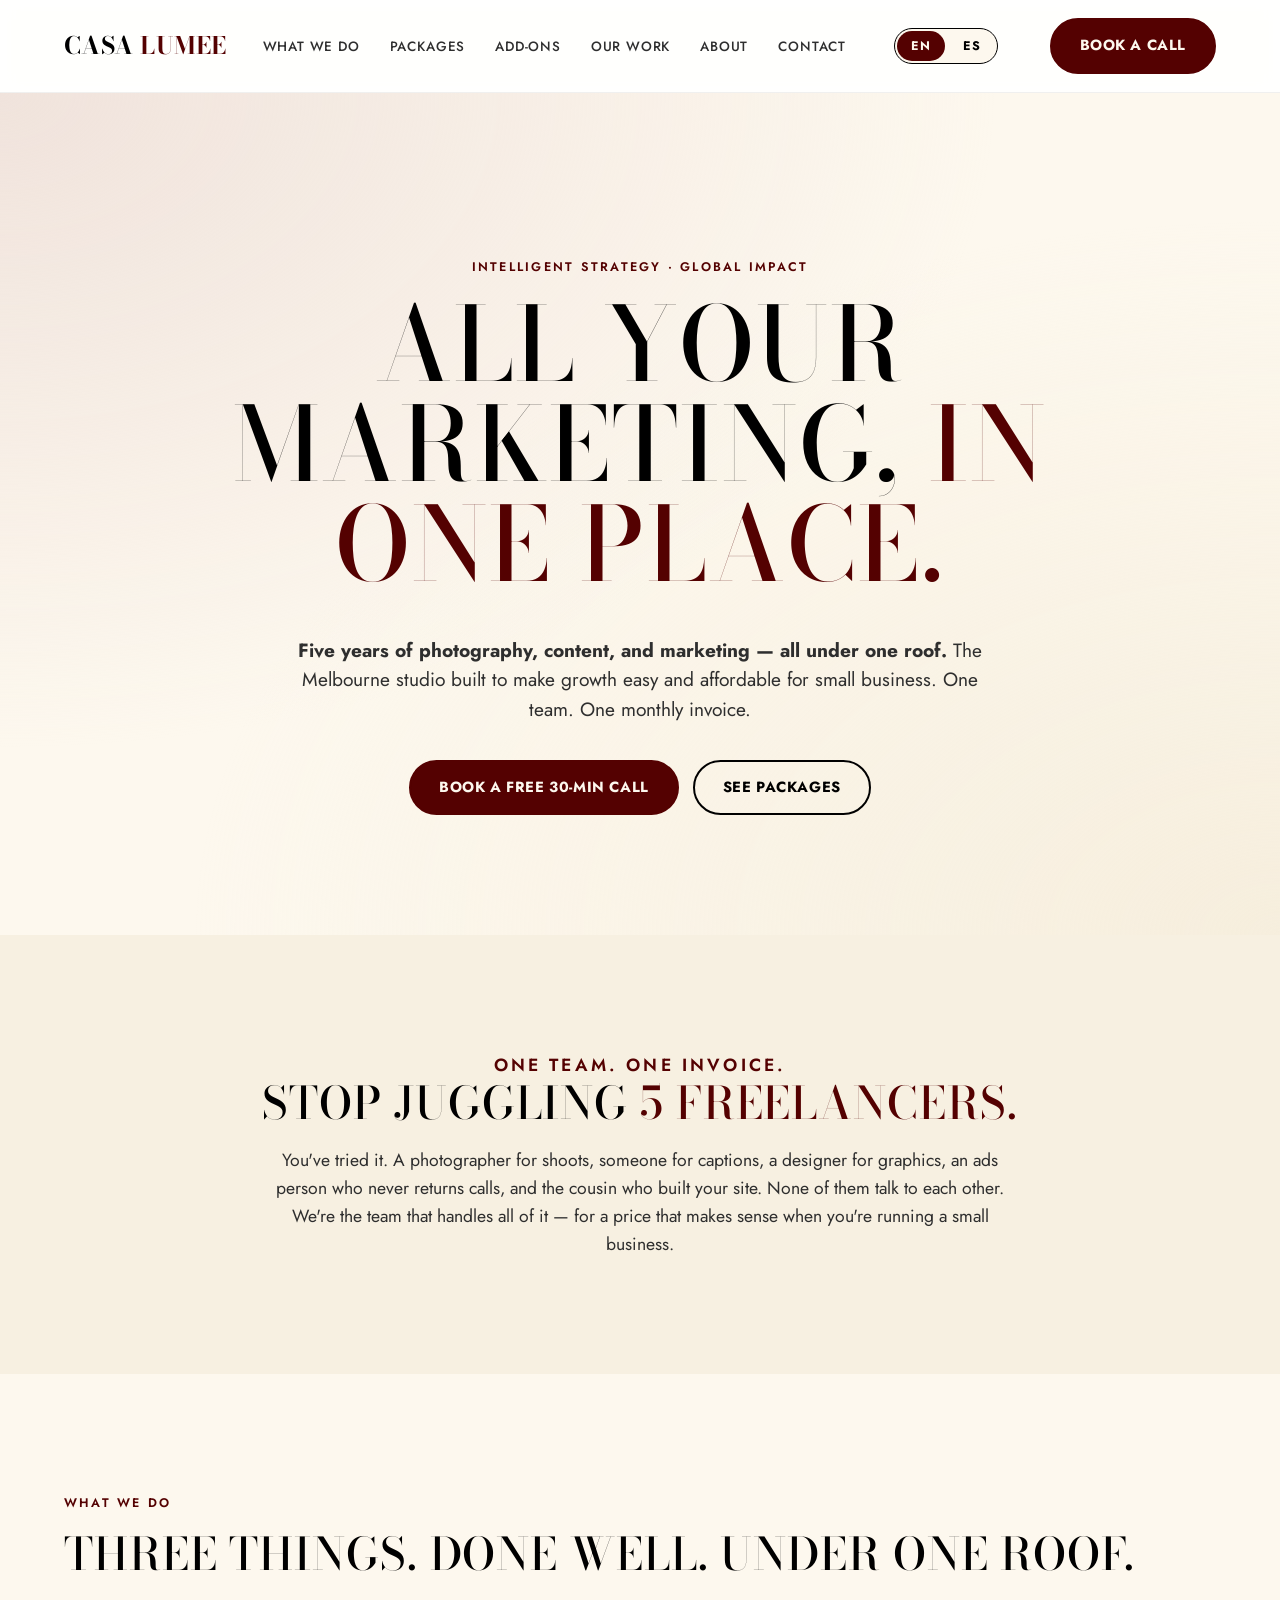
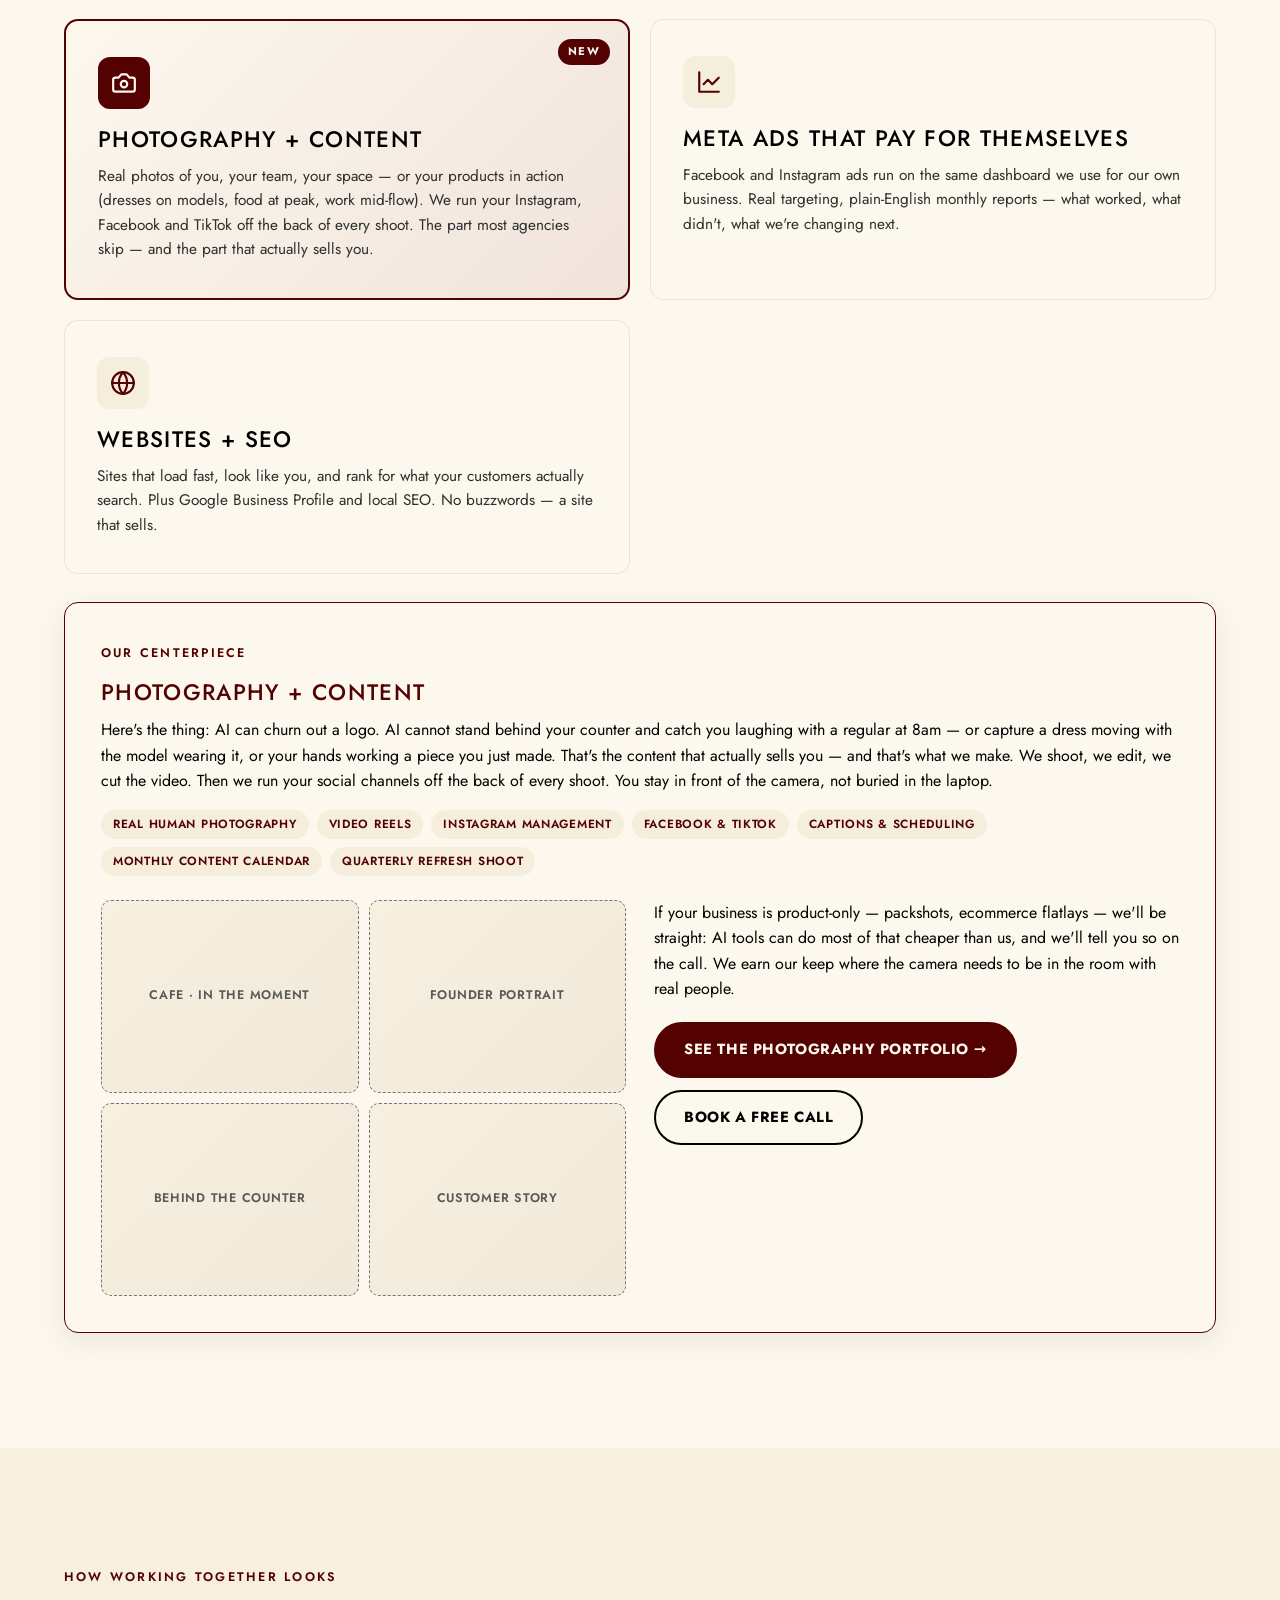
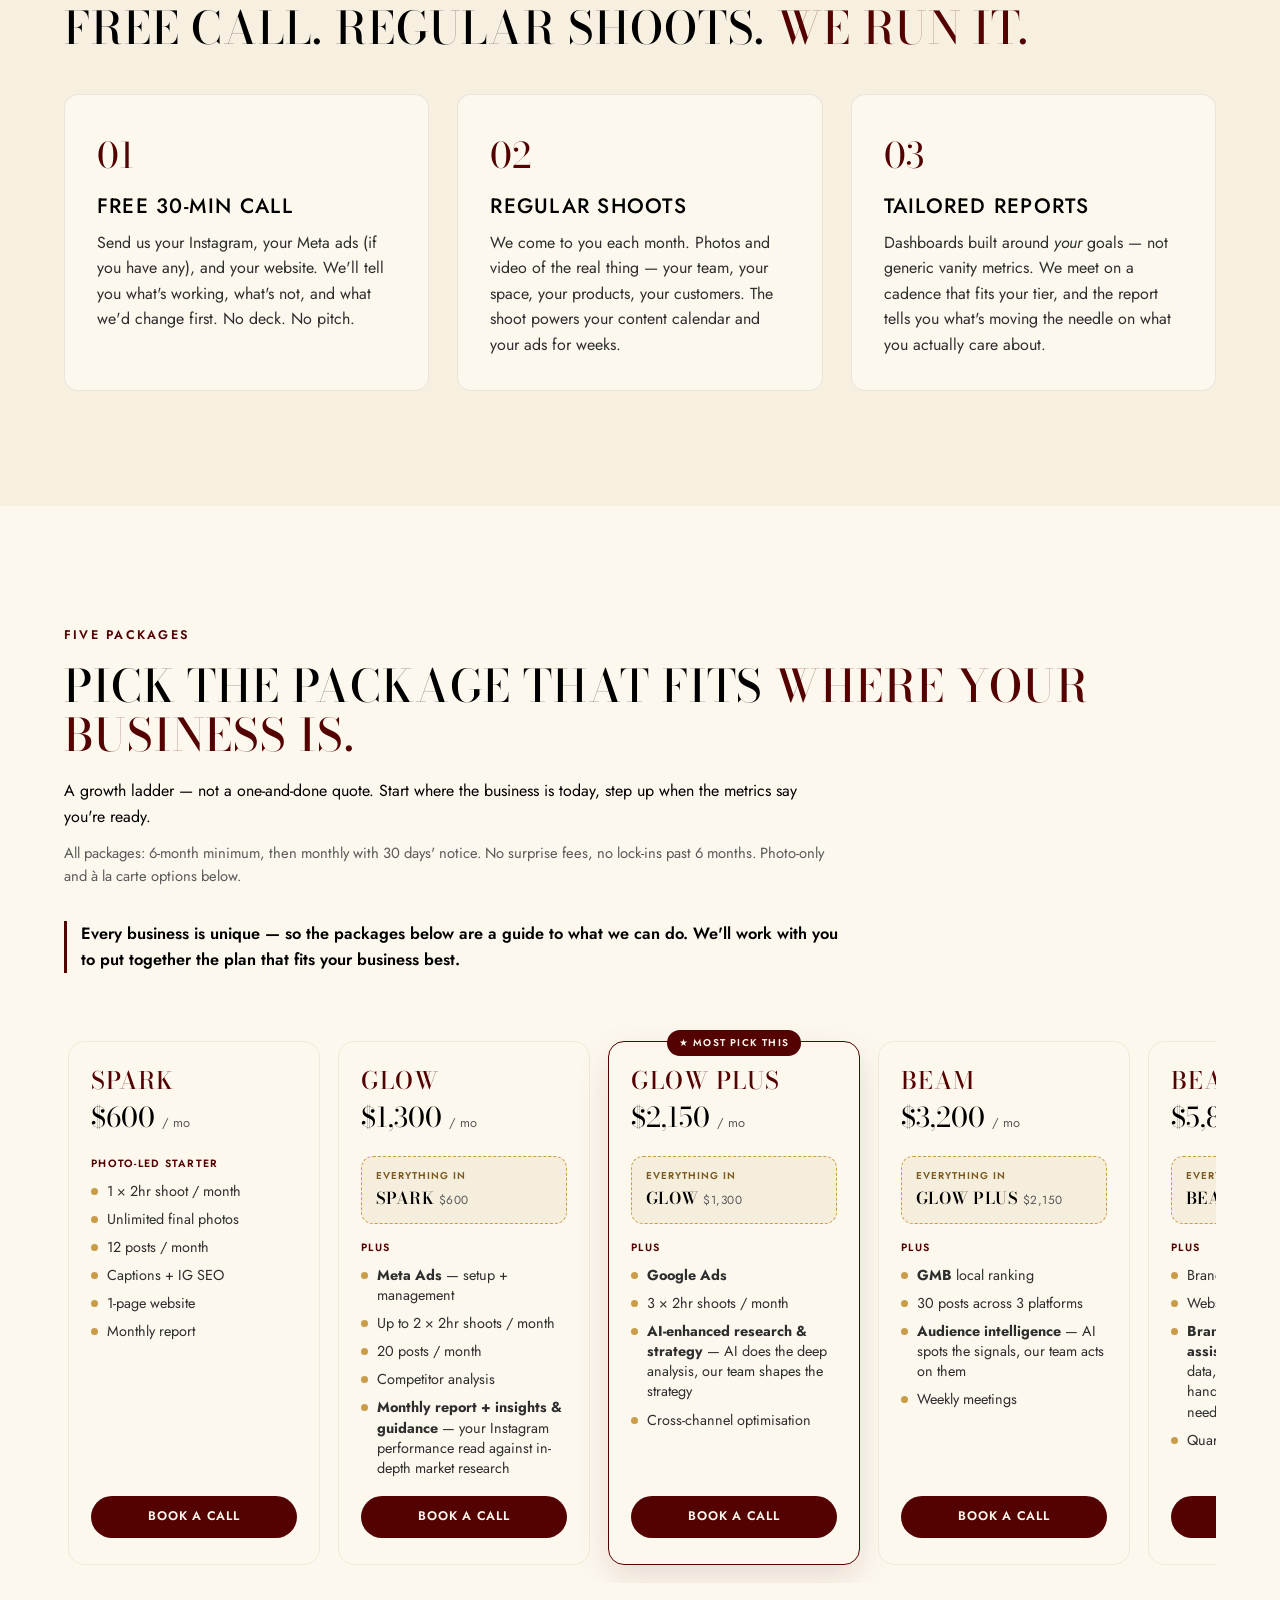
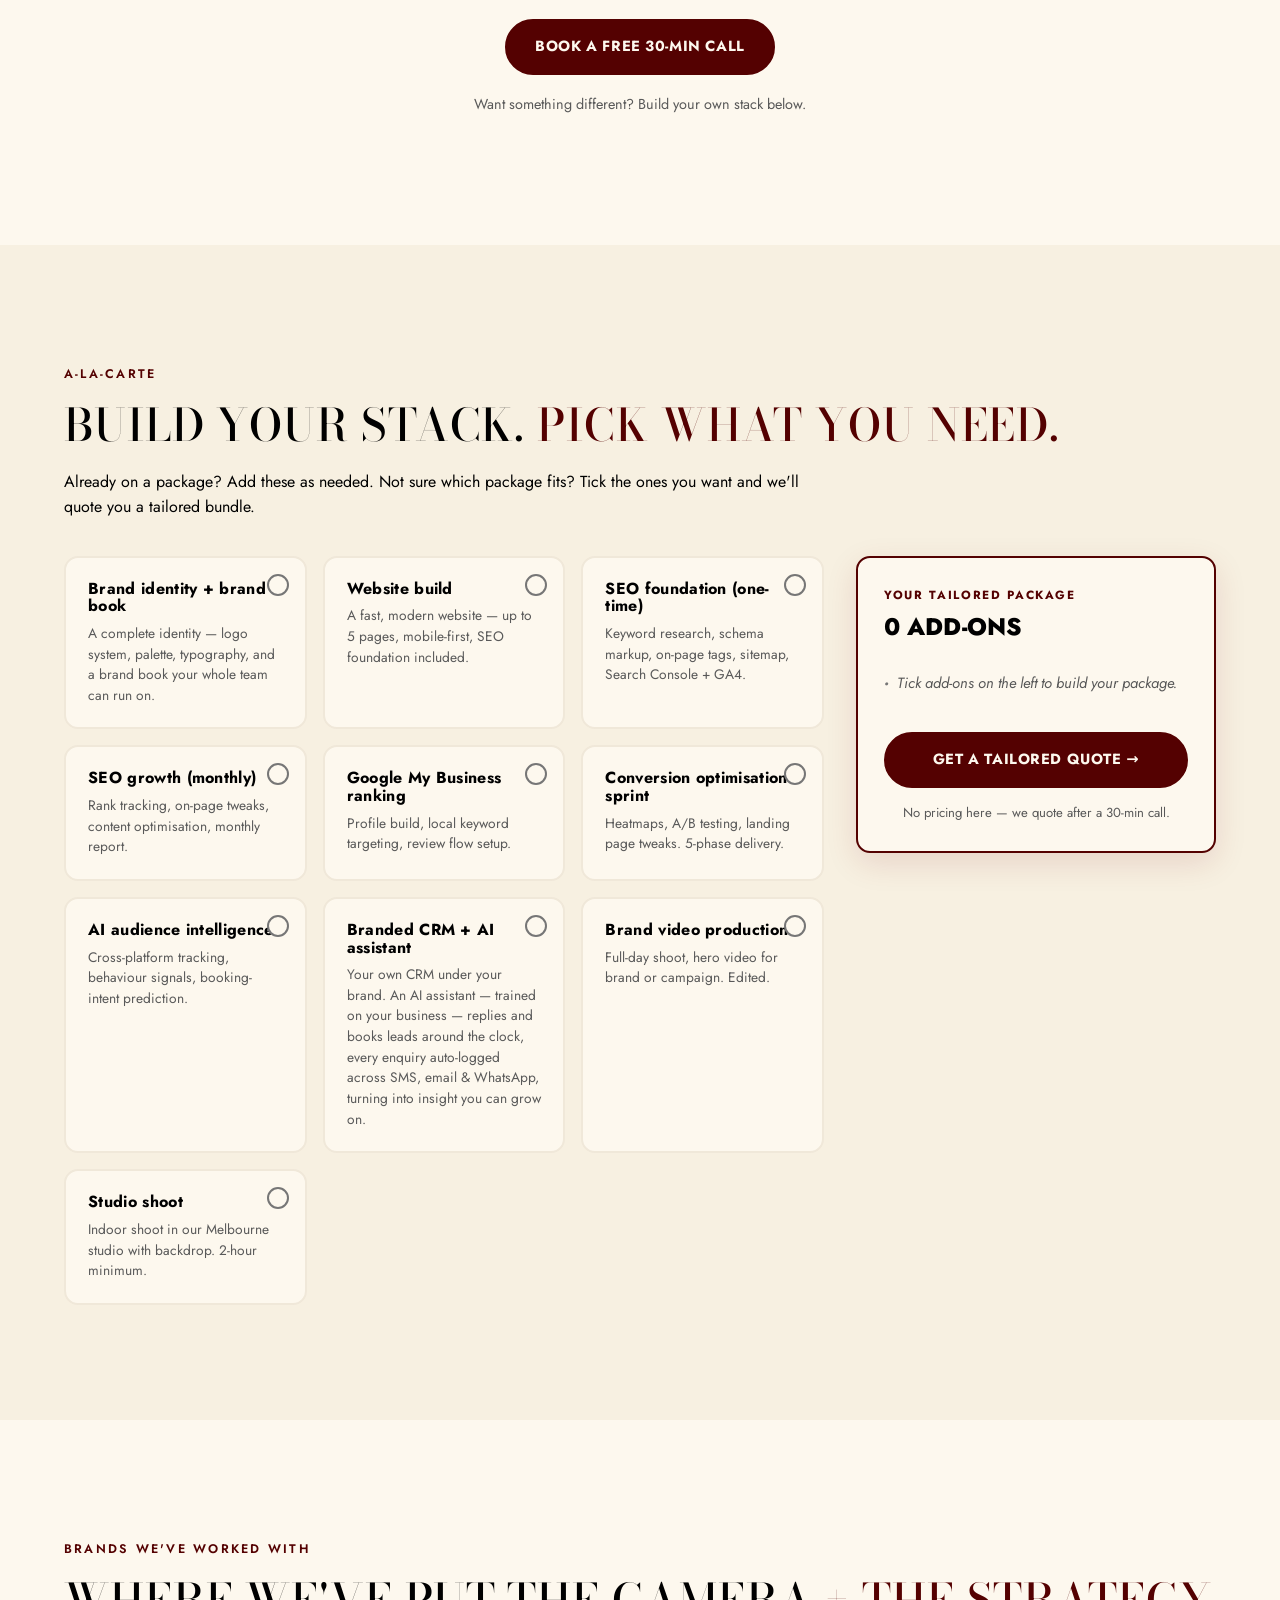
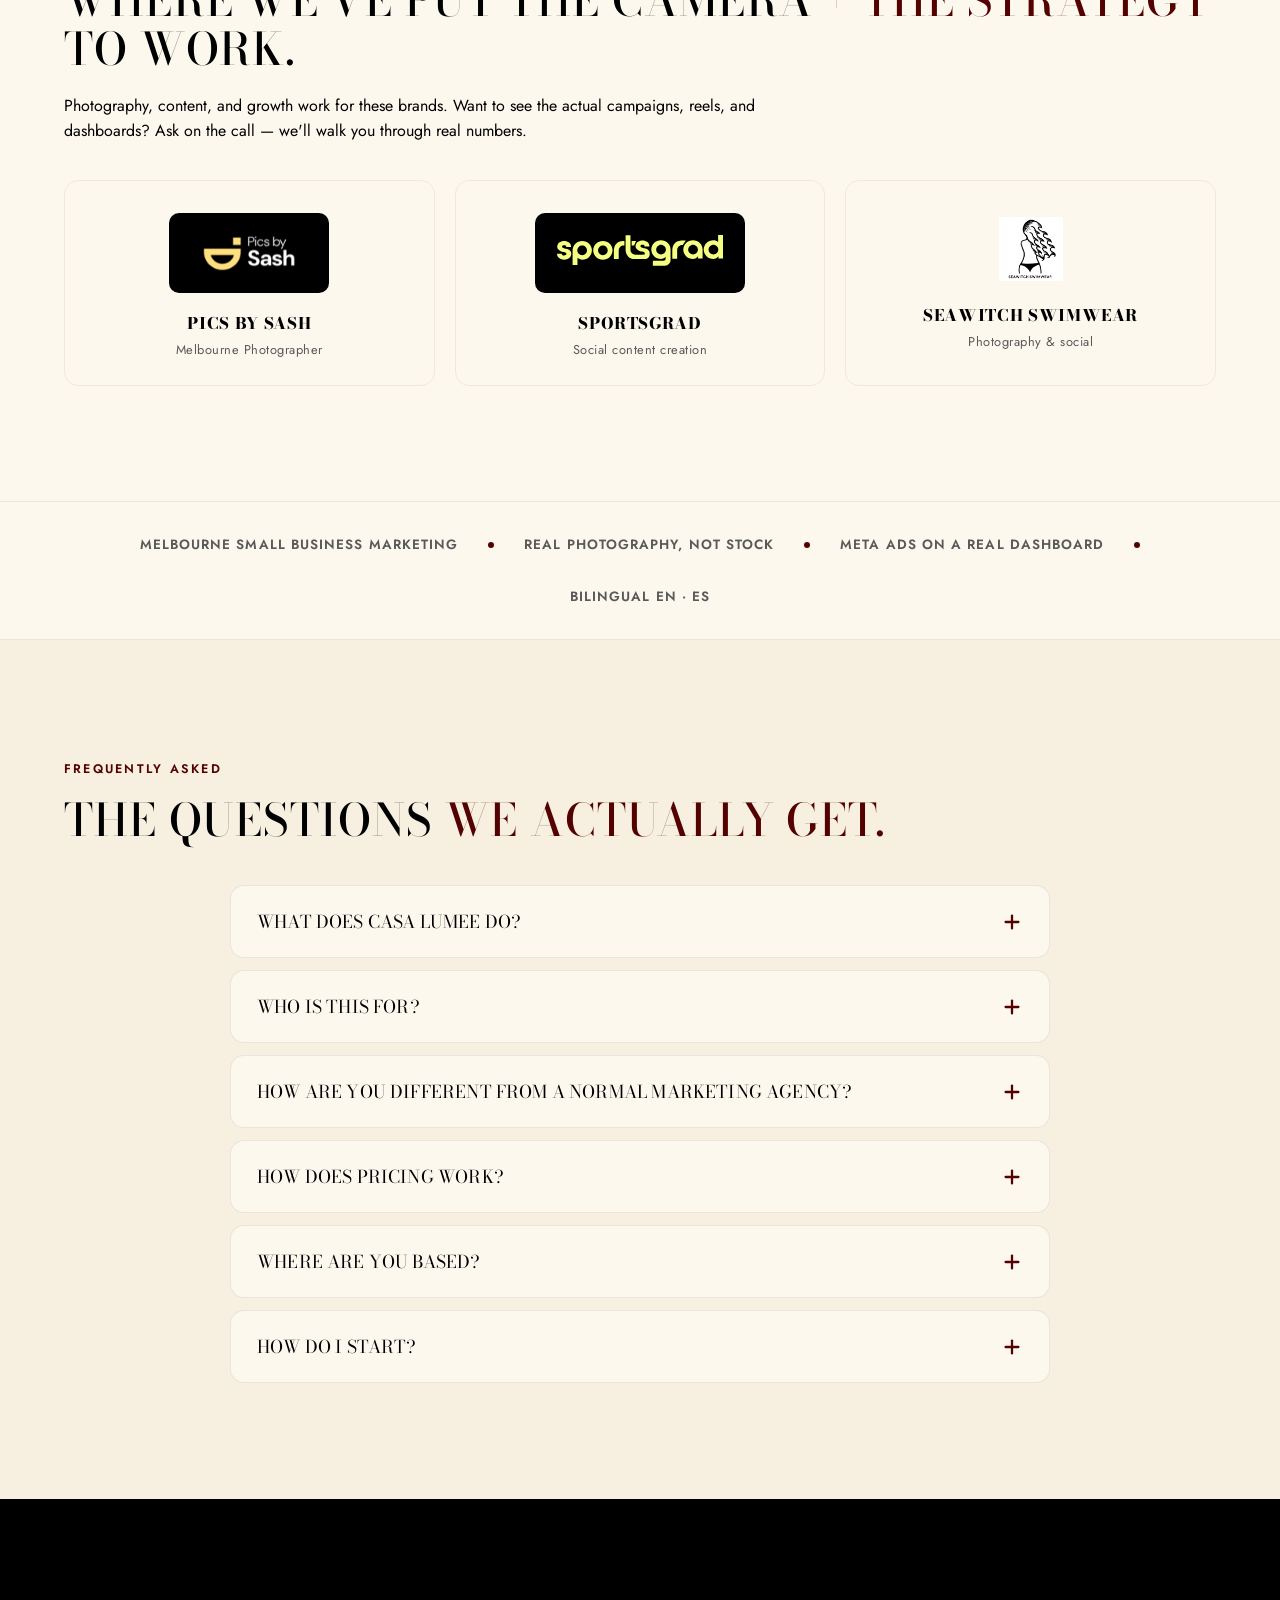
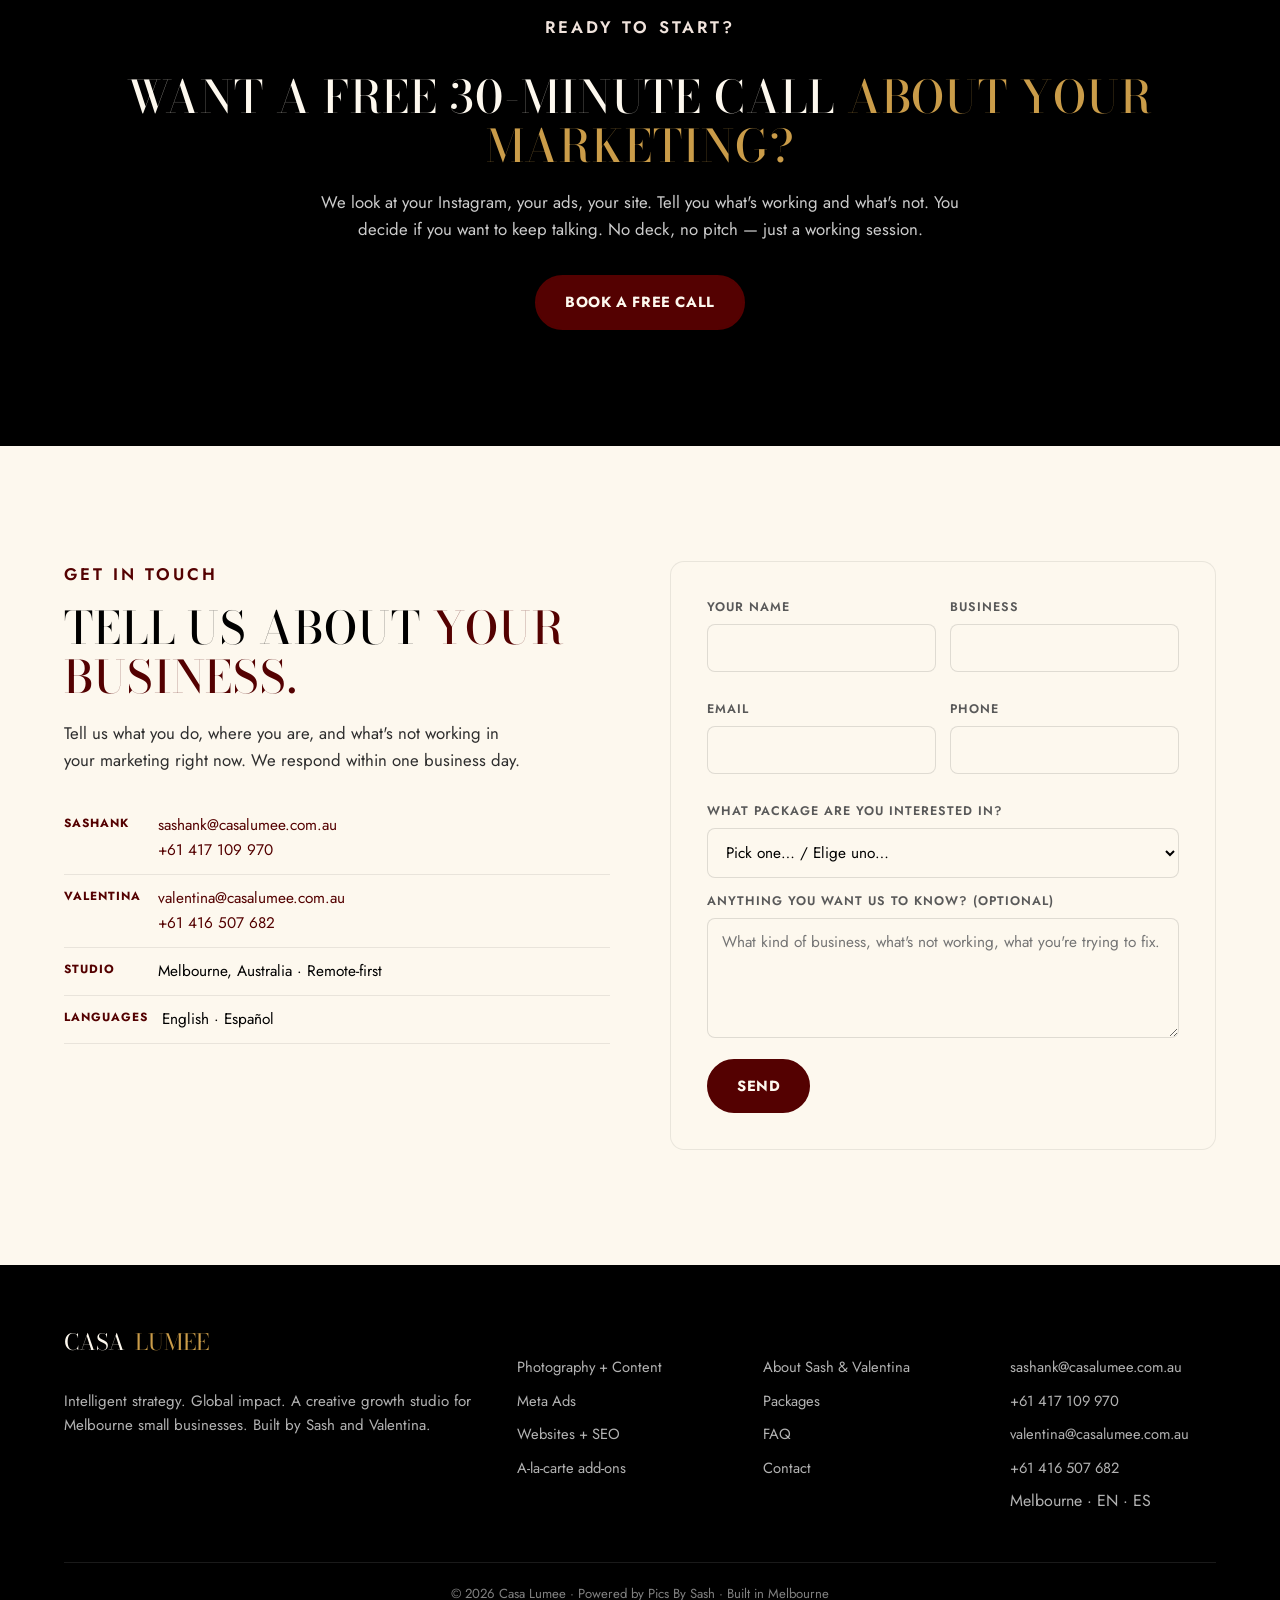
==== commit 23ae2f21: "packages: stacked 'builds on the last' ladder + add Glow Plus tier - Replace the 4-card grid with a " ====
--- a/index.html
+++ b/index.html
@@ -44,7 +44,7 @@
   <link href="https://fonts.googleapis.com/css2?family=Bodoni+Moda:ital,opsz,wght@0,6..96,400;0,6..96,500;0,6..96,600;1,6..96,500&family=Jost:wght@300;400;500;600&display=swap" rel="stylesheet" />
 
   <!-- Styles -->
-  <link rel="stylesheet" href="css/styles.css?v=18" />
+  <link rel="stylesheet" href="css/styles.css?v=19" />
 
   <!-- Structured data: Organization + Website + LocalBusiness -->
   <script type="application/ld+json">
@@ -166,6 +166,11 @@
         },
         {
           "@type": "Offer",
+          "name": "Glow Plus",
+          "description": "Glow + Google Ads, AI-enhanced research and strategy, cross-channel optimisation and a third monthly shoot. The full ad engine — our most-picked tier."
+        },
+        {
+          "@type": "Offer",
           "name": "Beam",
           "description": "For SMBs ready to scale paid acquisition. Everything in Glow, plus a full content production day each month, three platforms, multi-channel ads (Meta + Google), AI audience intelligence, weekly meetings."
         },
@@ -589,8 +594,8 @@
 <section id="packages" class="reveal" aria-labelledby="packages-h">
   <div class="container">
     <p class="eyebrow">
-      <span class="lang-en">Four packages</span>
-      <span class="lang-es" hidden>Cuatro paquetes</span>
+      <span class="lang-en">Five packages</span>
+      <span class="lang-es" hidden>Cinco paquetes</span>
     </p>
     <h2 id="packages-h">
       <span class="lang-en">Pick the package that fits <span style="color:var(--cherry)">where your business is.</span></span>
@@ -610,103 +615,81 @@
       <span class="lang-es" hidden>Cada negocio es único — los paquetes de abajo son una guía de lo que podemos hacer. Trabajaremos contigo para armar el plan que mejor se adapte a tu negocio.</span>
     </p>
 
-    <div class="cols-4 tiers">
-      <!-- Spark -->
-      <article class="col-card tier-card tier-bloom">
-        <span class="num">Spark</span>
-        <p class="tier-price">$600 <span class="tier-price-sub">/ month</span></p>
-        <p class="tier-tag">
-          <span class="lang-en">Photo-led starter</span>
-          <span class="lang-es" hidden>Plan de entrada</span>
-        </p>
-        <p><strong><span class="lang-en">For:</span><span class="lang-es" hidden>Para:</span></strong>
-          <span class="lang-en">solo operators and micro-businesses just getting started.</span>
-          <span class="lang-es" hidden>autónomos y micro-negocios que recién empiezan.</span>
-        </p>
-        <ul class="tier-list">
-          <li><span class="lang-en">1 × 2-hour shoot / month</span><span class="lang-es" hidden>1 × shoot de 2 horas al mes</span></li>
-          <li><span class="lang-en">Unlimited final photos — pro editing, ready to post</span><span class="lang-es" hidden>Fotos finales sin límite — edición profesional, listas para publicar</span></li>
-          <li><span class="lang-en">A mix of 12 posts / month — feed posts, stories, reels &amp; carousels</span><span class="lang-es" hidden>Una mezcla de 12 publicaciones al mes — posts, stories, reels y carruseles</span></li>
-          <li><span class="lang-en">Caption drafts + IG SEO basics</span><span class="lang-es" hidden>Borradores de captions + IG SEO básico</span></li>
-          <li><span class="lang-en">DM management (Mon–Fri)</span><span class="lang-es" hidden>Gestión de DMs (Lun–Vie)</span></li>
-          <li><span class="lang-en">Simple 1-page website included</span><span class="lang-es" hidden>Sitio web simple de 1 página incluido</span></li>
-          <li><span class="lang-en">Monthly snapshot report</span><span class="lang-es" hidden>Reporte mensual</span></li>
+    <div class="pkg-ladder">
+
+      <article class="pkg-card">
+        <div class="pkg-name">Spark</div>
+        <p class="pkg-price">$600 <small>/ mo</small></p>
+        <p class="pkg-plus"><span class="lang-en">Photo-led starter</span><span class="lang-es" hidden>Plan de entrada</span></p>
+        <ul class="pkg-list">
+          <li><span class="lang-en">1 × 2hr shoot / month</span><span class="lang-es" hidden>1 × shoot de 2 horas al mes</span></li>
+          <li><span class="lang-en">Unlimited final photos</span><span class="lang-es" hidden>Fotos finales sin límite</span></li>
+          <li><span class="lang-en">12 posts / month</span><span class="lang-es" hidden>12 publicaciones al mes</span></li>
+          <li><span class="lang-en">Captions + IG SEO</span><span class="lang-es" hidden>Captions + IG SEO</span></li>
+          <li><span class="lang-en">1-page website</span><span class="lang-es" hidden>Sitio web de 1 página</span></li>
+          <li><span class="lang-en">Monthly report</span><span class="lang-es" hidden>Reporte mensual</span></li>
         </ul>
+        <a href="#contact" class="pkg-cta"><span class="lang-en">Book a call</span><span class="lang-es" hidden>Agenda una llamada</span></a>
       </article>
 
-      <!-- Glow (most popular) -->
-      <article class="col-card tier-card tier-cherry">
-        <span class="num">Glow</span>
-        <p class="tier-price">$1,300 <span class="tier-price-sub">/ month</span></p>
-        <p class="tier-tag tier-tag--star">
-          <span class="lang-en">★ Most pick this</span>
-          <span class="lang-es" hidden>★ El más elegido</span>
-        </p>
-        <p><strong><span class="lang-en">For:</span><span class="lang-es" hidden>Para:</span></strong>
-          <span class="lang-en">established brands growing with full social, reels, and Meta Ads running.</span>
-          <span class="lang-es" hidden>marcas establecidas que crecen con redes, reels y Meta Ads activos.</span>
-        </p>
-        <ul class="tier-list">
-          <li><span class="lang-en">2 × 2-hour shoots / month</span><span class="lang-es" hidden>2 × shoots de 2 horas al mes</span></li>
-          <li><span class="lang-en">A mix of 20 posts / month — feed posts, stories, reels &amp; carousels, with creative direction &amp; strategic storytelling</span><span class="lang-es" hidden>Una mezcla de 20 publicaciones al mes — posts, stories, reels y carruseles, con dirección creativa y narrativa estratégica</span></li>
-          <li><span class="lang-en">Full Meta Ads campaign — setup + ongoing</span><span class="lang-es" hidden>Campaña Meta Ads — setup + gestión continua</span></li>
-          <li><span class="lang-en">Hashtag strategy + Instagram SEO + geo-targeting</span><span class="lang-es" hidden>Estrategia de hashtags + IG SEO + geo-targeting</span></li>
-          <li><span class="lang-en">Monthly competitor analysis + benchmarking</span><span class="lang-es" hidden>Análisis mensual de competencia + benchmark</span></li>
-          <li><span class="lang-en">DM + comment management (Mon–Sat)</span><span class="lang-es" hidden>Gestión de DMs + comentarios (Lun–Sáb)</span></li>
-          <li><span class="lang-en">Bi-weekly detailed report + optimisation plan</span><span class="lang-es" hidden>Reporte detallado quincenal + plan de optimización</span></li>
+      <article class="pkg-card">
+        <div class="pkg-name">Glow</div>
+        <p class="pkg-price">$1,300 <small>/ mo</small></p>
+        <div class="pkg-nest"><div class="lbl"><span class="lang-en">Everything in</span><span class="lang-es" hidden>Todo lo de</span></div><div class="pn">Spark <small>$600</small></div></div>
+        <p class="pkg-plus"><span class="lang-en">Plus</span><span class="lang-es" hidden>Más</span></p>
+        <ul class="pkg-list">
+          <li><span class="lang-en"><strong>Meta Ads</strong> — setup + management</span><span class="lang-es" hidden><strong>Meta Ads</strong> — setup + gestión</span></li>
+          <li><span class="lang-en">Up to 2 × 2hr shoots / month</span><span class="lang-es" hidden>Hasta 2 × shoots de 2 horas al mes</span></li>
+          <li><span class="lang-en">20 posts / month</span><span class="lang-es" hidden>20 publicaciones al mes</span></li>
+          <li><span class="lang-en">Competitor analysis</span><span class="lang-es" hidden>Análisis de competencia</span></li>
+          <li><span class="lang-en"><strong>Monthly report + insights &amp; guidance</strong> — your Instagram performance read against in-depth market research</span><span class="lang-es" hidden><strong>Reporte mensual + insights y recomendaciones</strong> — tu rendimiento en Instagram analizado con investigación de mercado a fondo</span></li>
         </ul>
+        <a href="#contact" class="pkg-cta"><span class="lang-en">Book a call</span><span class="lang-es" hidden>Agenda una llamada</span></a>
       </article>
 
-      <!-- Beam -->
-      <article class="col-card tier-card tier-orchard">
-        <span class="num">Beam</span>
-        <p class="tier-price">$3,200 <span class="tier-price-sub">/ month</span></p>
-        <p class="tier-tag">
-          <span class="lang-en">Paid acceleration</span>
-          <span class="lang-es" hidden>Aceleración pagada</span>
-        </p>
-        <p><strong><span class="lang-en">For:</span><span class="lang-es" hidden>Para:</span></strong>
-          <span class="lang-en">businesses ready to scale paid acquisition with multi-channel ads.</span>
-          <span class="lang-es" hidden>negocios listos para acelerar adquisición pagada en varios canales.</span>
-        </p>
-        <ul class="tier-list">
-          <li><span class="lang-en">Everything in Glow</span><span class="lang-es" hidden>Todo lo de Glow</span></li>
-          <li><span class="lang-en">Monthly 4-hour shoot OR 2× 2-hour shoots</span><span class="lang-es" hidden>Shoot mensual de 4 horas o 2× 2 horas</span></li>
-          <li><span class="lang-en">A mix of 30 posts / month across 3 platforms</span><span class="lang-es" hidden>Una mezcla de 30 publicaciones al mes en 3 plataformas</span></li>
-          <li><span class="lang-en">3 platforms (add TikTok / Pinterest / LinkedIn)</span><span class="lang-es" hidden>3 plataformas (suma TikTok / Pinterest / LinkedIn)</span></li>
-          <li><span class="lang-en">Google Ads — full management (adds to Glow's Meta Ads for multi-channel paid)</span><span class="lang-es" hidden>Google Ads — gestión completa (suma a los Meta Ads de Glow para paid multi-canal)</span></li>
-          <li><span class="lang-en">AI audience intelligence</span><span class="lang-es" hidden>Inteligencia de audiencia con IA</span></li>
-          <li><span class="lang-en">Weekly client meetings</span><span class="lang-es" hidden>Reuniones semanales</span></li>
-          <li><span class="lang-en">Quarterly brand consistency review</span><span class="lang-es" hidden>Revisión trimestral de consistencia de marca</span></li>
+      <article class="pkg-card is-featured">
+        <span class="pkg-tag"><span class="lang-en">★ Most pick this</span><span class="lang-es" hidden>★ El más elegido</span></span>
+        <div class="pkg-name">Glow Plus</div>
+        <p class="pkg-price">$2,150 <small>/ mo</small></p>
+        <div class="pkg-nest"><div class="lbl"><span class="lang-en">Everything in</span><span class="lang-es" hidden>Todo lo de</span></div><div class="pn">Glow <small>$1,300</small></div></div>
+        <p class="pkg-plus"><span class="lang-en">Plus</span><span class="lang-es" hidden>Más</span></p>
+        <ul class="pkg-list">
+          <li><span class="lang-en"><strong>Google Ads</strong></span><span class="lang-es" hidden><strong>Google Ads</strong></span></li>
+          <li><span class="lang-en">3 × 2hr shoots / month</span><span class="lang-es" hidden>3 × shoots de 2 horas al mes</span></li>
+          <li><span class="lang-en"><strong>AI-enhanced research &amp; strategy</strong> — AI does the deep analysis, our team shapes the strategy</span><span class="lang-es" hidden><strong>Investigación y estrategia con IA</strong> — la IA hace el análisis, nuestro equipo define la estrategia</span></li>
+          <li><span class="lang-en">Cross-channel optimisation</span><span class="lang-es" hidden>Optimización entre canales</span></li>
         </ul>
+        <a href="#contact" class="pkg-cta"><span class="lang-en">Book a call</span><span class="lang-es" hidden>Agenda una llamada</span></a>
       </article>
 
-      <!-- Beacon -->
-      <article class="col-card tier-card tier-vineyard">
-        <span class="num">Beacon</span>
-        <p class="tier-price">$5,800 <span class="tier-price-sub">/ month</span></p>
-        <p class="tier-tag tier-tag--forest">
-          <span class="lang-en">Full-stack</span>
-          <span class="lang-es" hidden>Todo en uno</span>
-        </p>
-        <p><strong><span class="lang-en">For:</span><span class="lang-es" hidden>Para:</span></strong>
-          <span class="lang-en">ambitious brands going full-stack — search + social + paid + website.</span>
-          <span class="lang-es" hidden>marcas ambiciosas que quieren todo — búsqueda + redes + ads + web.</span>
-        </p>
-        <ul class="tier-list">
-          <li><span class="lang-en">Everything in Beam</span><span class="lang-es" hidden>Todo lo de Beam</span></li>
+      <article class="pkg-card">
+        <div class="pkg-name">Beam</div>
+        <p class="pkg-price">$3,200 <small>/ mo</small></p>
+        <div class="pkg-nest"><div class="lbl"><span class="lang-en">Everything in</span><span class="lang-es" hidden>Todo lo de</span></div><div class="pn">Glow Plus <small>$2,150</small></div></div>
+        <p class="pkg-plus"><span class="lang-en">Plus</span><span class="lang-es" hidden>Más</span></p>
+        <ul class="pkg-list">
+          <li><span class="lang-en"><strong>GMB</strong> local ranking</span><span class="lang-es" hidden>Posicionamiento local en <strong>GMB</strong></span></li>
+          <li><span class="lang-en">30 posts across 3 platforms</span><span class="lang-es" hidden>30 publicaciones en 3 plataformas</span></li>
+          <li><span class="lang-en"><strong>Audience intelligence</strong> — AI spots the signals, our team acts on them</span><span class="lang-es" hidden><strong>Inteligencia de audiencia</strong> — la IA detecta las señales, nuestro equipo actúa</span></li>
+          <li><span class="lang-en">Weekly meetings</span><span class="lang-es" hidden>Reuniones semanales</span></li>
+        </ul>
+        <a href="#contact" class="pkg-cta"><span class="lang-en">Book a call</span><span class="lang-es" hidden>Agenda una llamada</span></a>
+      </article>
+
+      <article class="pkg-card">
+        <div class="pkg-name">Beacon</div>
+        <p class="pkg-price">$5,800 <small>/ mo</small></p>
+        <div class="pkg-nest"><div class="lbl"><span class="lang-en">Everything in</span><span class="lang-es" hidden>Todo lo de</span></div><div class="pn">Beam <small>$3,200</small></div></div>
+        <p class="pkg-plus"><span class="lang-en">Plus</span><span class="lang-es" hidden>Más</span></p>
+        <ul class="pkg-list">
           <li><span class="lang-en">Brand identity + brand book</span><span class="lang-es" hidden>Identidad de marca + manual</span></li>
-          <li><span class="lang-en">Website build + ongoing maintenance</span><span class="lang-es" hidden>Sitio web + mantenimiento continuo</span></li>
-          <li><span class="lang-en">SEO foundation + monthly growth retainer</span><span class="lang-es" hidden>SEO de base + retainer mensual de crecimiento</span></li>
-          <li><span class="lang-en">Google My Business ranking</span><span class="lang-es" hidden>Posicionamiento en Google My Business</span></li>
-          <li><span class="lang-en">AI audience intelligence</span><span class="lang-es" hidden>Inteligencia de audiencia con IA</span></li>
-          <li><span class="lang-en">Branded CRM + AI assistant (live dashboard)</span><span class="lang-es" hidden>CRM + asistente IA con tu marca (dashboard en vivo)</span></li>
-          <li><span class="lang-en">Quarterly conversion optimisation</span><span class="lang-es" hidden>Optimización trimestral de conversión</span></li>
-          <li><span class="lang-en">4 platforms (IG + FB + TikTok + Pinterest)</span><span class="lang-es" hidden>4 plataformas (IG + FB + TikTok + Pinterest)</span></li>
-          <li><span class="lang-en">Daily content cadence</span><span class="lang-es" hidden>Contenido diario</span></li>
-          <li><span class="lang-en">Weekly meetings + monthly strategy call</span><span class="lang-es" hidden>Reuniones semanales + estrategia mensual</span></li>
+          <li><span class="lang-en">Website + SEO retainer</span><span class="lang-es" hidden>Sitio web + retainer de SEO</span></li>
+          <li><span class="lang-en"><strong>Branded CRM + your AI assistant</strong> — trained on your data, answers clients 24/7 and hands to a human when needed, cutting your workload</span><span class="lang-es" hidden><strong>CRM con tu marca + tu asistente IA</strong> — entrenado en tus datos, responde 24/7 y pasa a un humano cuando hace falta, reduciendo tu trabajo</span></li>
+          <li><span class="lang-en">Quarterly CRO · daily content</span><span class="lang-es" hidden>CRO trimestral · contenido diario</span></li>
         </ul>
+        <a href="#contact" class="pkg-cta"><span class="lang-en">Book a call</span><span class="lang-es" hidden>Agenda una llamada</span></a>
       </article>
+
     </div>
 
     <div style="margin-top:36px;text-align:center;">
@@ -1069,6 +1052,7 @@
           <option value="">Pick one… / Elige uno…</option>
           <option>Spark — photo-led starter</option>
           <option>Glow — full-service growth</option>
+          <option>Glow Plus — full ad engine</option>
           <option>Beam — paid acceleration</option>
           <option>Beacon — full-stack white-label</option>
           <option>A-la-carte add-ons (see selections below)</option>
--- a/css/styles.css
+++ b/css/styles.css
@@ -1510,3 +1510,146 @@
 .nav-logo .wordmark { font-weight: 700; white-space: nowrap; }
 .nav-logo .wordmark .accent { color: var(--cherry); }   /* nav sits on ivory → wine */
 .footer .logo-line .accent { color: var(--gold); }      /* footer is dark → champagne gold */
+
+/* ---------- Stacked package ladder (each tier builds on the one below) ---------- */
+.pkg-ladder {
+  display: flex;
+  gap: 18px;
+  align-items: stretch;
+  overflow-x: auto;
+  padding: 40px 4px 18px;
+  scroll-snap-type: x proximity;
+  -webkit-overflow-scrolling: touch;
+}
+.pkg-card {
+  flex: 0 0 252px;
+  background: var(--paper);
+  border: 1.5px solid var(--paper-grey);
+  border-radius: 16px;
+  padding: 26px 22px;
+  display: flex;
+  flex-direction: column;
+  position: relative;
+  scroll-snap-align: center;
+}
+.pkg-card.is-featured {
+  border-color: var(--cherry);
+  box-shadow: 0 12px 34px rgba(84, 1, 1, 0.12);
+}
+.pkg-tag {
+  position: absolute;
+  top: -12px; left: 50%;
+  transform: translateX(-50%);
+  background: var(--cherry);
+  color: var(--paper);
+  font-family: var(--body);
+  font-size: 0.62rem;
+  letter-spacing: 0.12em;
+  text-transform: uppercase;
+  font-weight: 600;
+  padding: 5px 12px;
+  border-radius: var(--radius-pill);
+  white-space: nowrap;
+}
+.pkg-name {
+  font-family: var(--display);
+  font-weight: 500;
+  text-transform: uppercase;
+  letter-spacing: 0.04em;
+  font-size: 1.5rem;
+  color: var(--cherry);
+  line-height: 1.1;
+}
+.pkg-price {
+  font-family: var(--display);
+  font-size: 1.7rem;
+  margin: 2px 0 16px;
+}
+.pkg-price small {
+  font-family: var(--body);
+  font-size: 0.8rem;
+  color: var(--ink-3);
+  font-weight: 400;
+}
+.pkg-nest {
+  background: var(--forest-soft);
+  border: 1px dashed var(--gold);
+  border-radius: 12px;
+  padding: 11px 14px;
+  margin-bottom: 16px;
+}
+.pkg-nest .lbl {
+  font-family: var(--body);
+  font-size: 0.62rem;
+  letter-spacing: 0.1em;
+  text-transform: uppercase;
+  color: #7A5A1F;
+  font-weight: 600;
+  margin-bottom: 2px;
+}
+.pkg-nest .pn {
+  font-family: var(--display);
+  font-weight: 600;
+  text-transform: uppercase;
+  font-size: 1.02rem;
+  letter-spacing: 0.03em;
+}
+.pkg-nest .pn small {
+  font-family: var(--body);
+  font-size: 0.74rem;
+  color: var(--ink-3);
+  font-weight: 400;
+}
+.pkg-plus {
+  font-family: var(--body);
+  font-size: 0.66rem;
+  letter-spacing: 0.12em;
+  text-transform: uppercase;
+  color: var(--cherry);
+  font-weight: 600;
+  margin: 0 0 8px;
+}
+.pkg-list {
+  list-style: none;
+  display: flex;
+  flex-direction: column;
+  gap: 8px;
+  flex: 1;
+  margin: 0;
+  padding: 0;
+}
+.pkg-list li {
+  display: flex;
+  gap: 9px;
+  font-size: 0.9rem;
+  line-height: 1.4;
+  align-items: flex-start;
+  color: var(--ink-2);
+}
+.pkg-list li::before {
+  content: "";
+  width: 7px; height: 7px;
+  border-radius: 50%;
+  background: var(--gold);
+  margin-top: 7px;
+  flex: 0 0 auto;
+}
+.pkg-cta {
+  margin-top: 18px;
+  text-align: center;
+  background: var(--cherry);
+  color: var(--paper);
+  font-family: var(--body);
+  font-size: 0.78rem;
+  letter-spacing: 0.06em;
+  text-transform: uppercase;
+  font-weight: 600;
+  padding: 11px;
+  border-radius: var(--radius-pill);
+  transition: background 180ms ease, transform 180ms ease;
+}
+.pkg-cta:hover, .pkg-cta:focus { background: var(--cherry-deep); transform: translateY(-1px); }
+@media (max-width: 640px) {
+  .pkg-card { flex: 0 0 84%; }
+  .pkg-ladder { scroll-snap-type: x mandatory; }
+}
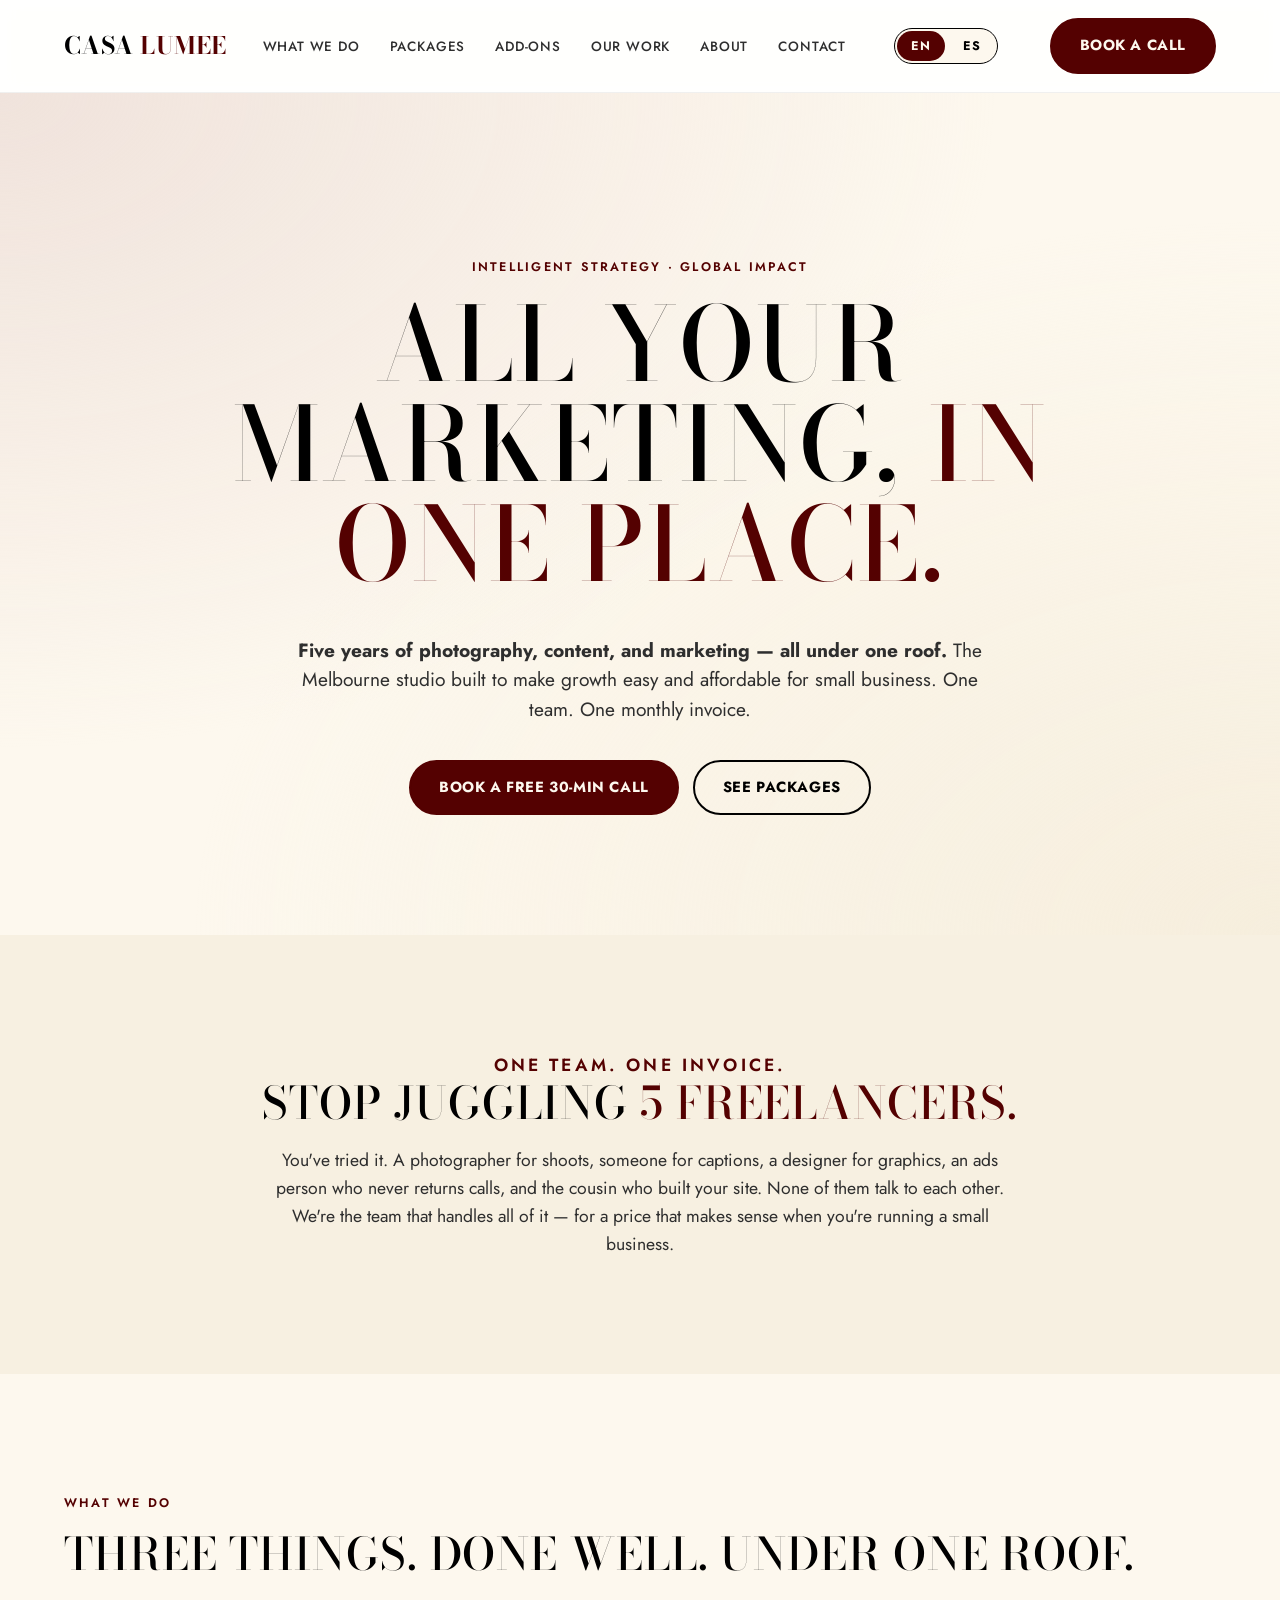
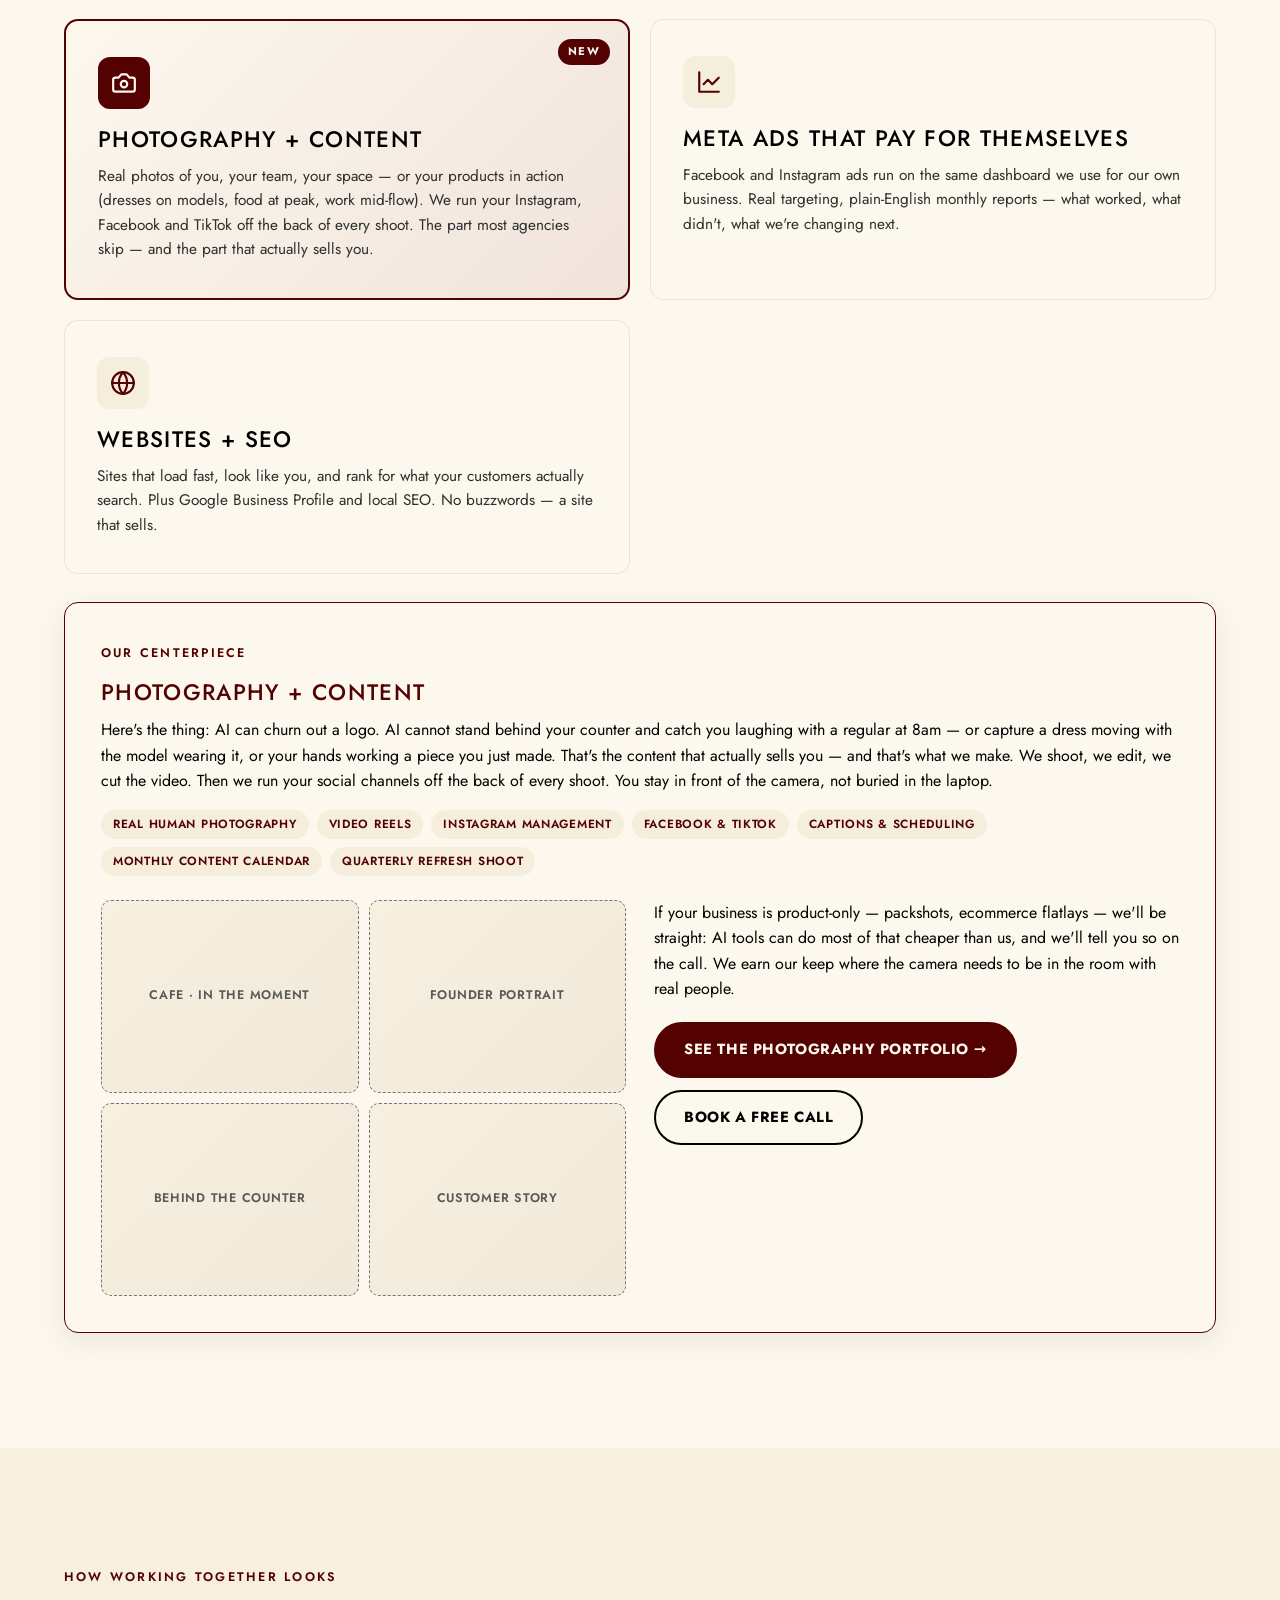
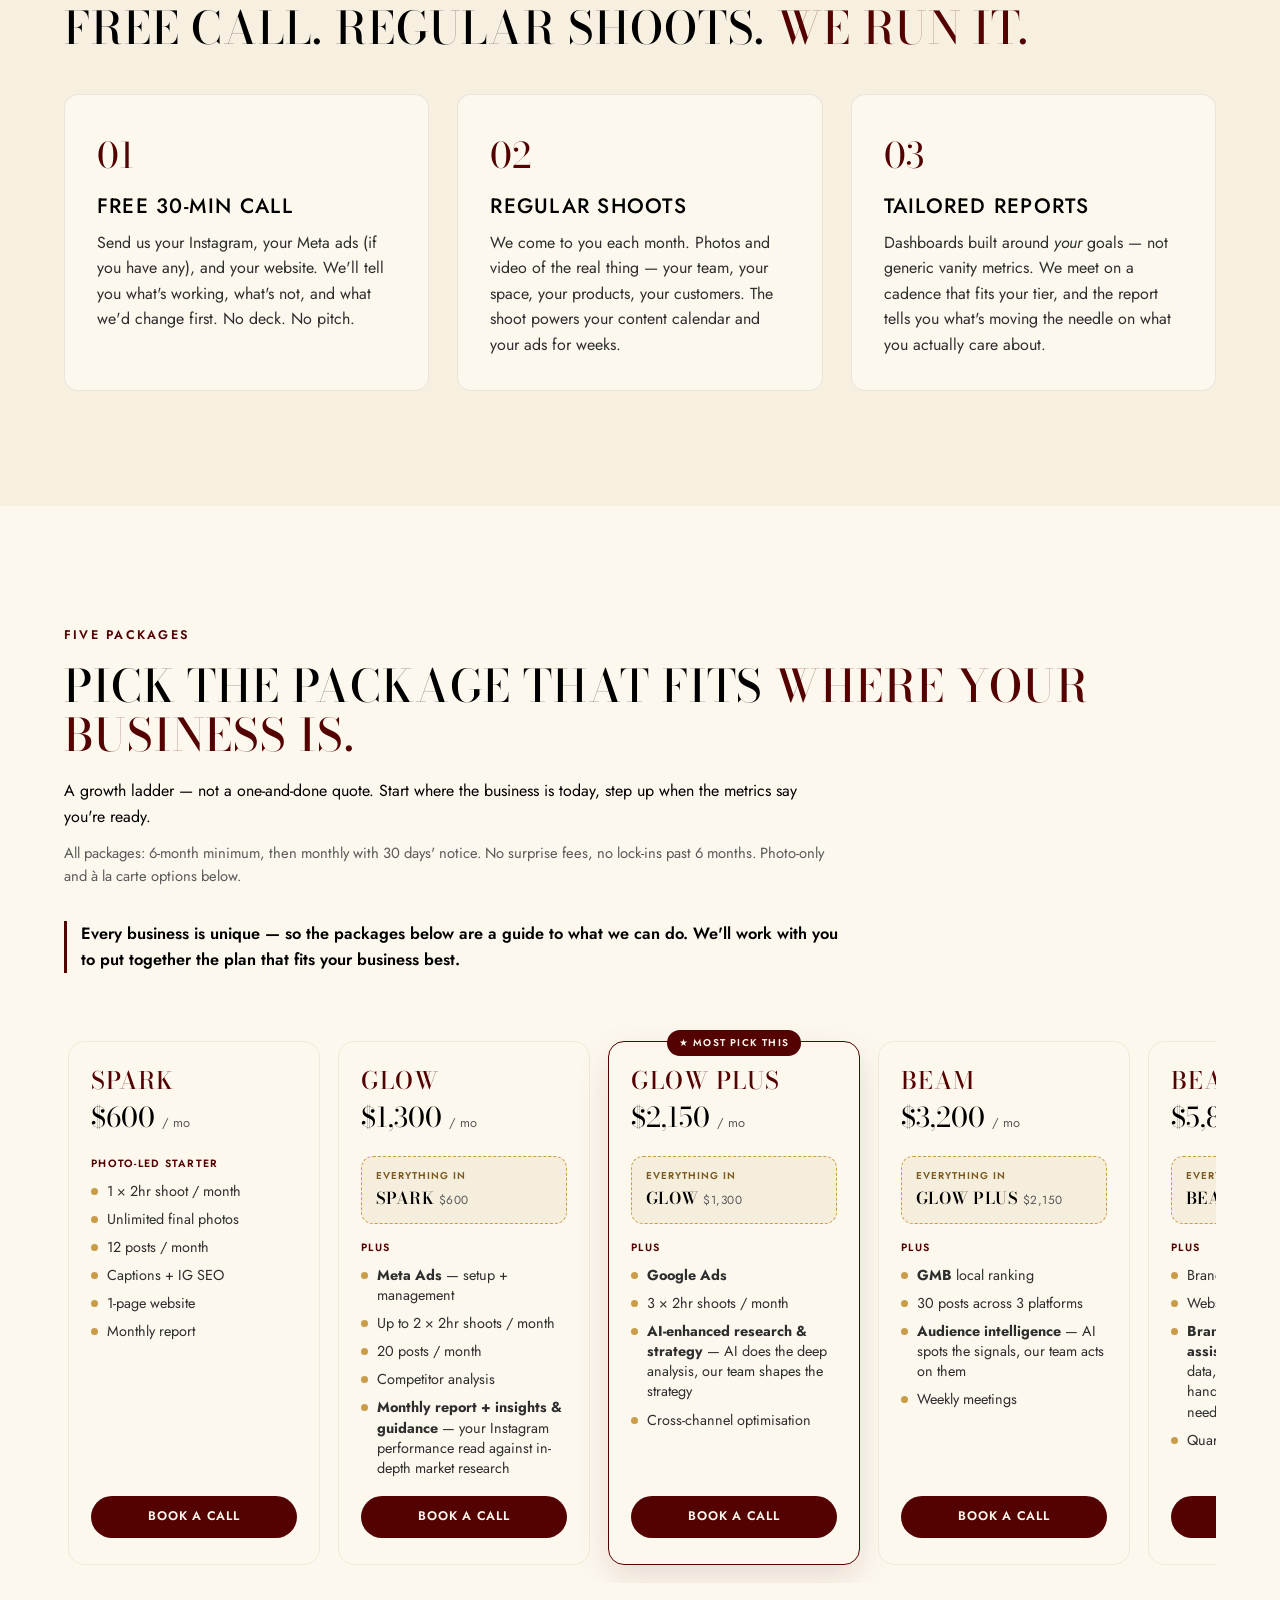
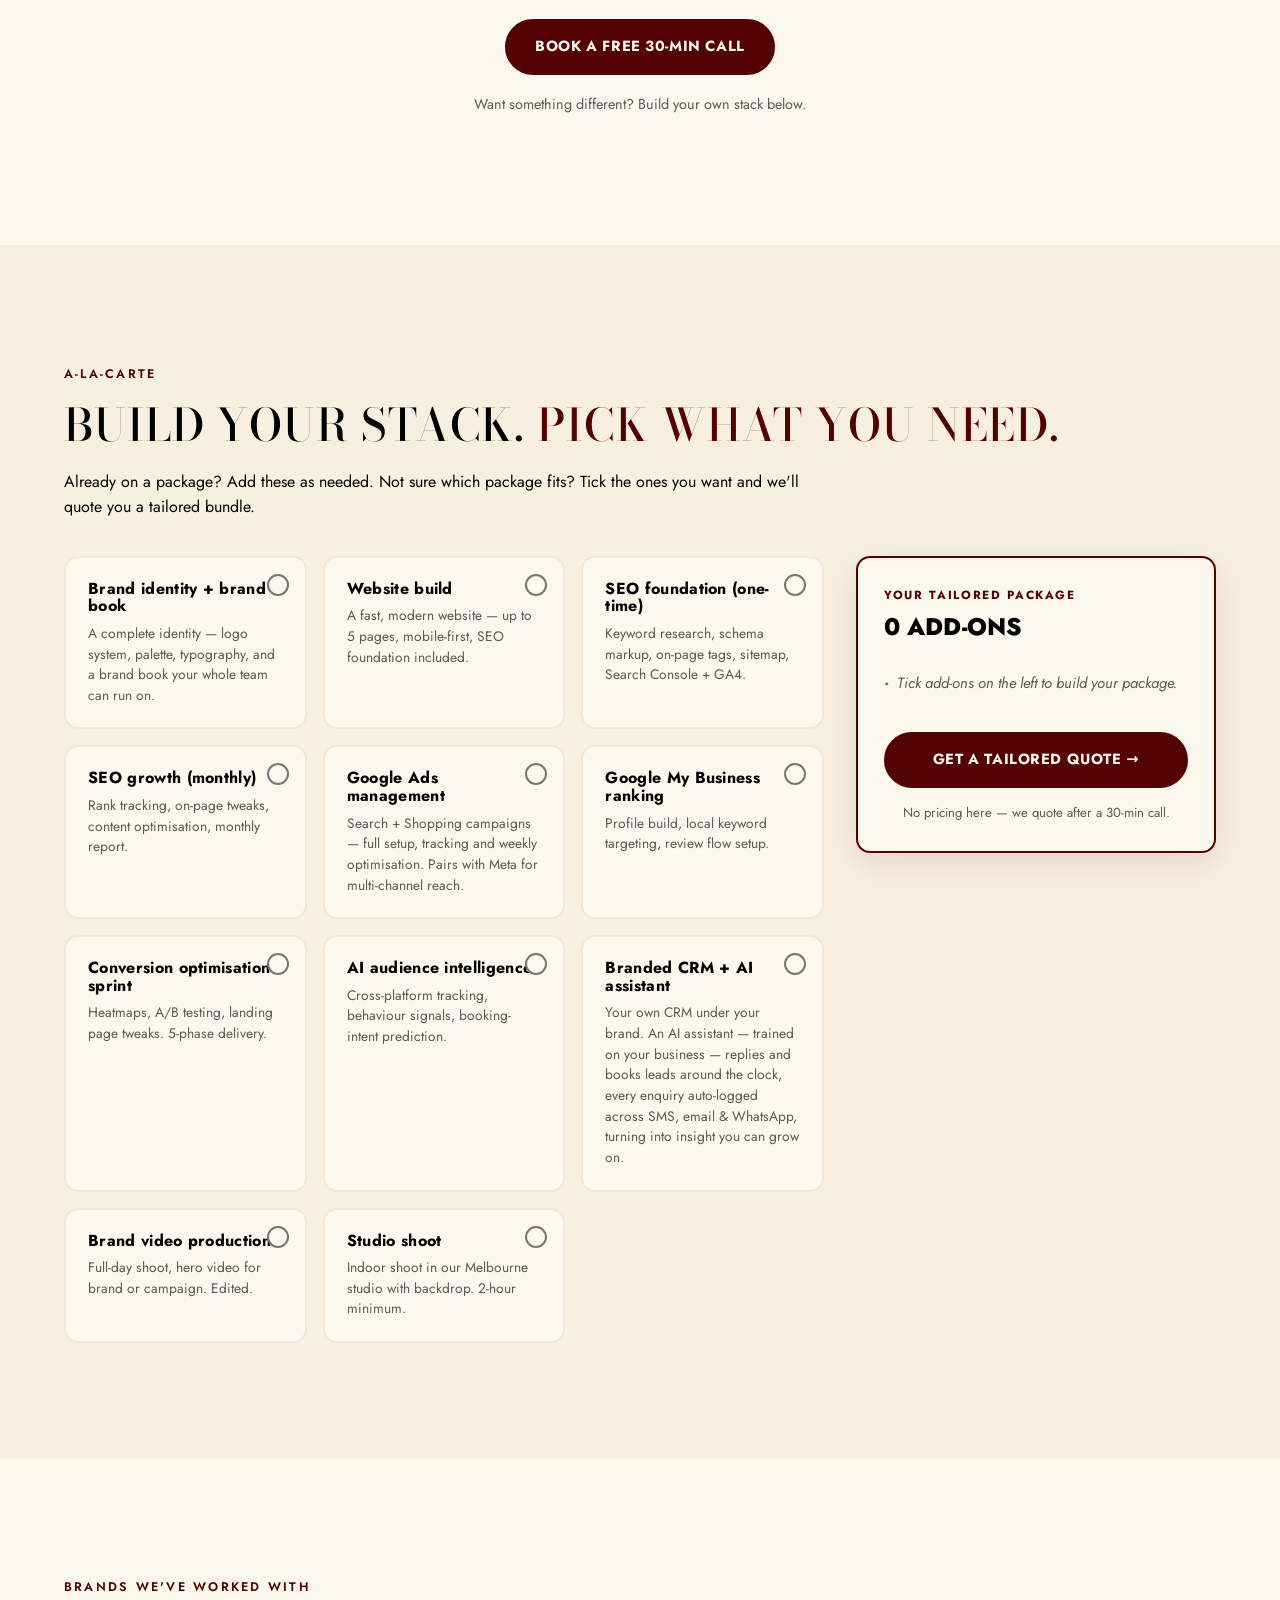
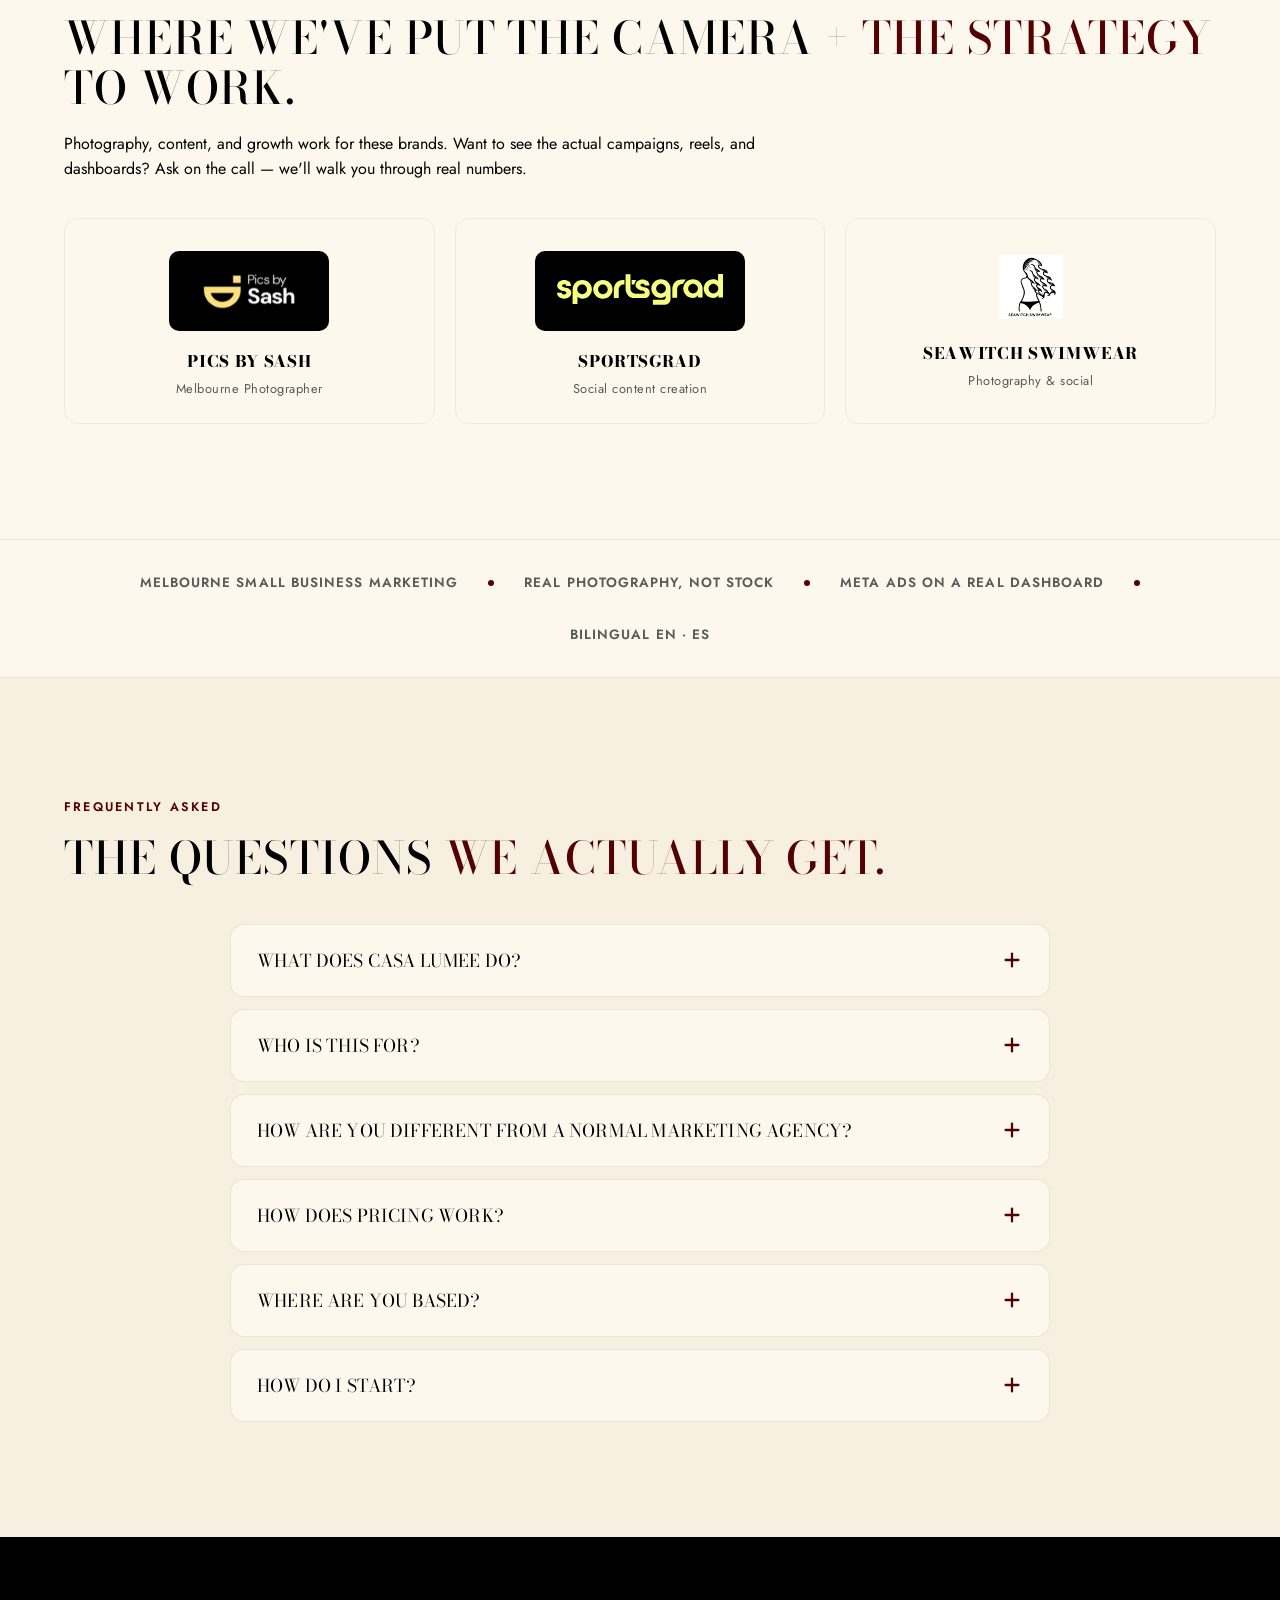
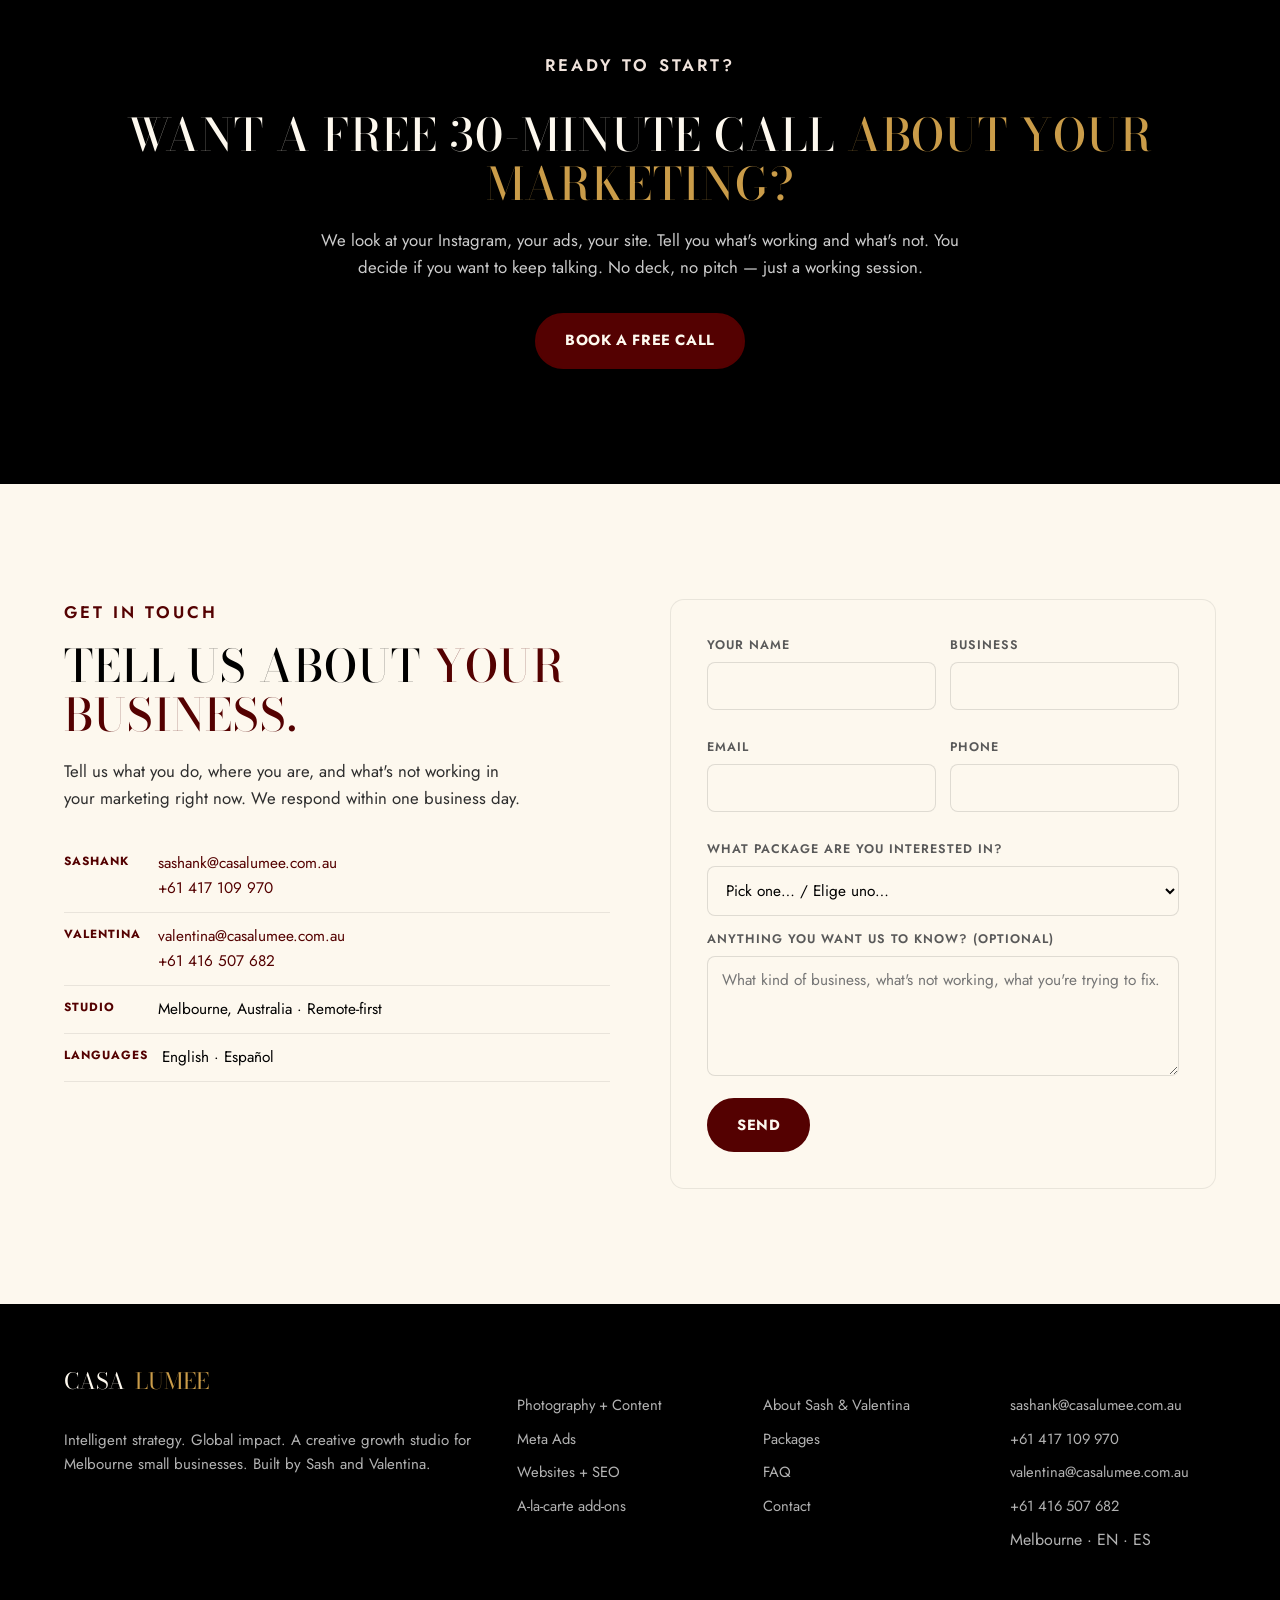
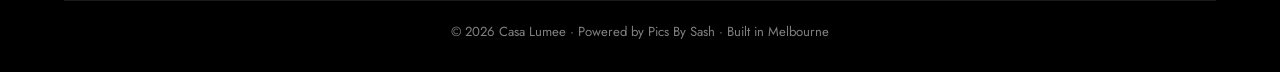
==== commit 32f73e2b: "addons: add Google Ads management to the à-la-carte menu (consistency with Glow Plus) Co-Authored-By" ====
--- a/index.html
+++ b/index.html
@@ -748,6 +748,12 @@
           <p><span class="lang-en">Rank tracking, on-page tweaks, content optimisation, monthly report.</span><span class="lang-es" hidden>Tracking de ranking, ajustes en página, optimización de contenido, reporte mensual.</span></p>
         </button>
 
+        <button type="button" class="addon-card" data-addon="google-ads" aria-pressed="false">
+          <span class="addon-check" aria-hidden="true"></span>
+          <h3><span class="lang-en">Google Ads management</span><span class="lang-es" hidden>Gestión de Google Ads</span></h3>
+          <p><span class="lang-en">Search + Shopping campaigns — full setup, tracking and weekly optimisation. Pairs with Meta for multi-channel reach.</span><span class="lang-es" hidden>Campañas de Search + Shopping — setup completo, tracking y optimización semanal. Se combina con Meta para alcance multicanal.</span></p>
+        </button>
+
         <button type="button" class="addon-card" data-addon="gmb" aria-pressed="false">
           <span class="addon-check" aria-hidden="true"></span>
           <h3><span class="lang-en">Google My Business ranking</span><span class="lang-es" hidden>Ranking en Google My Business</span></h3>
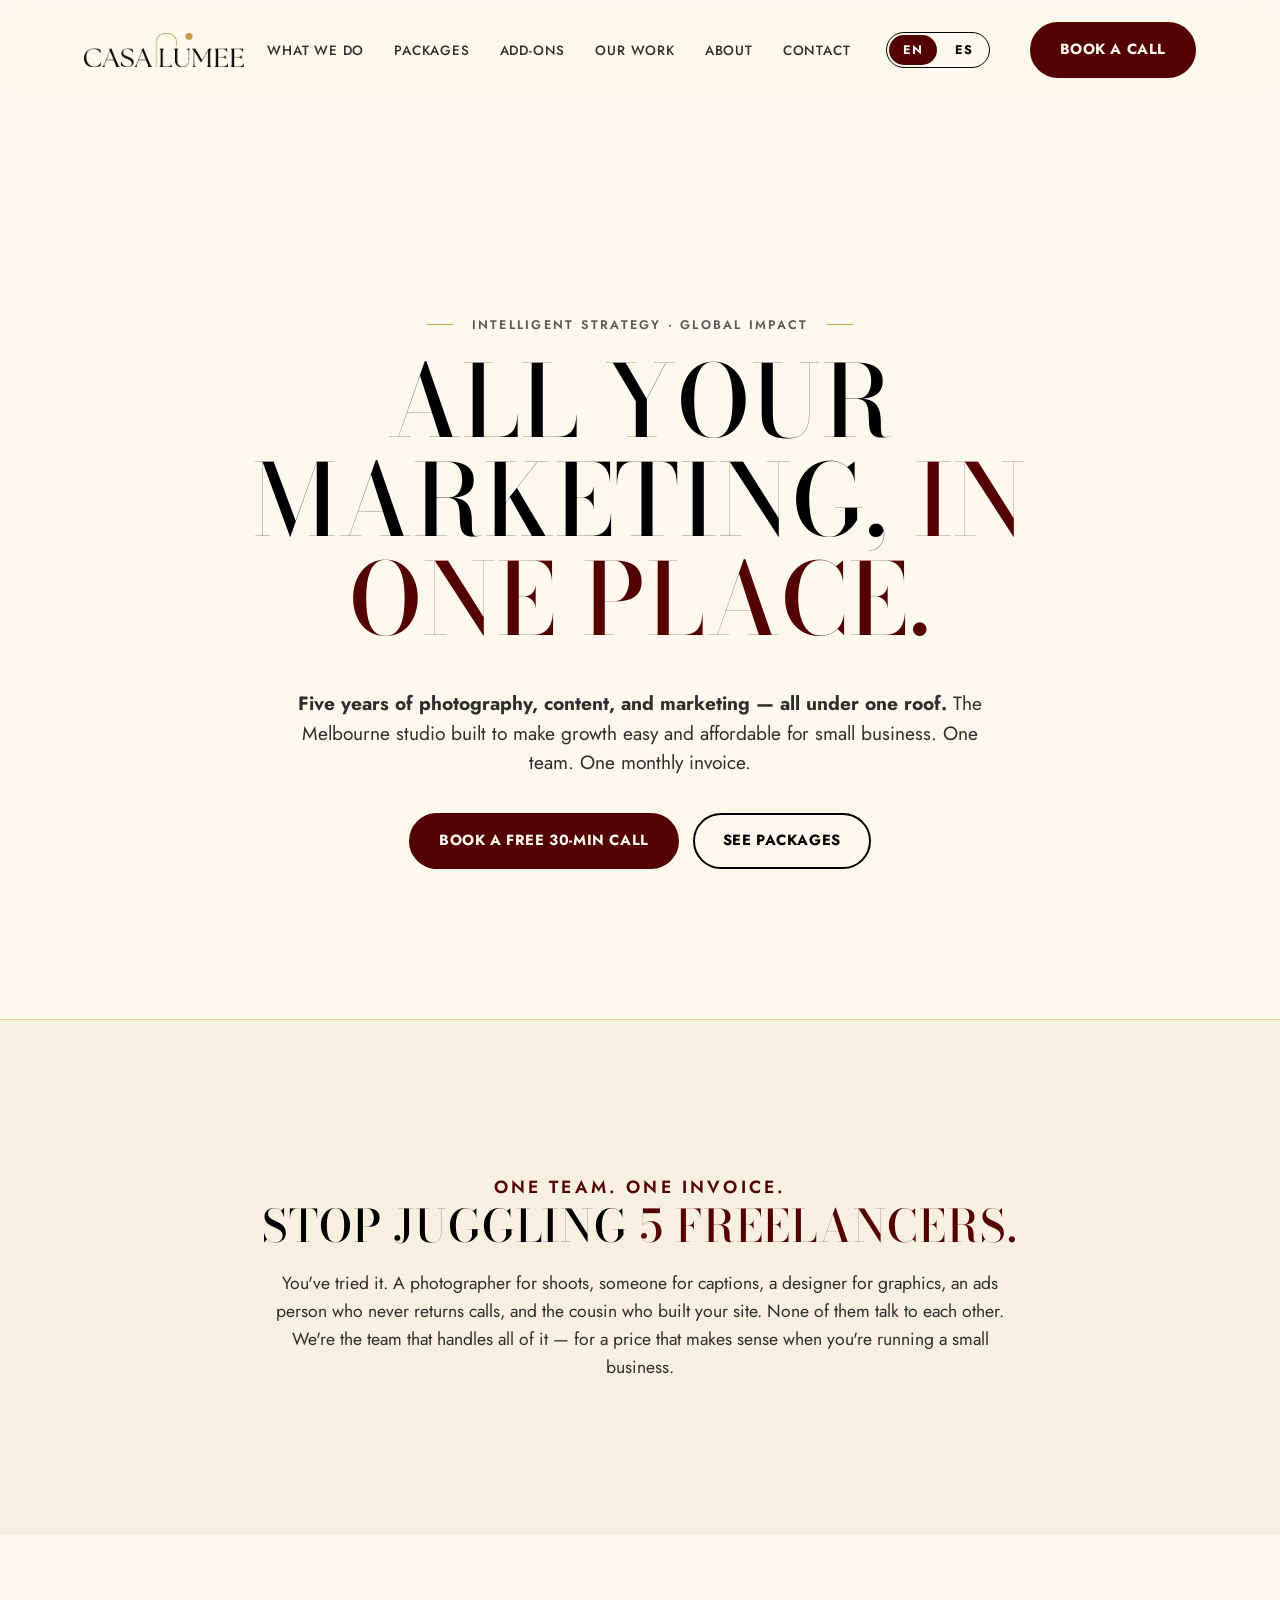
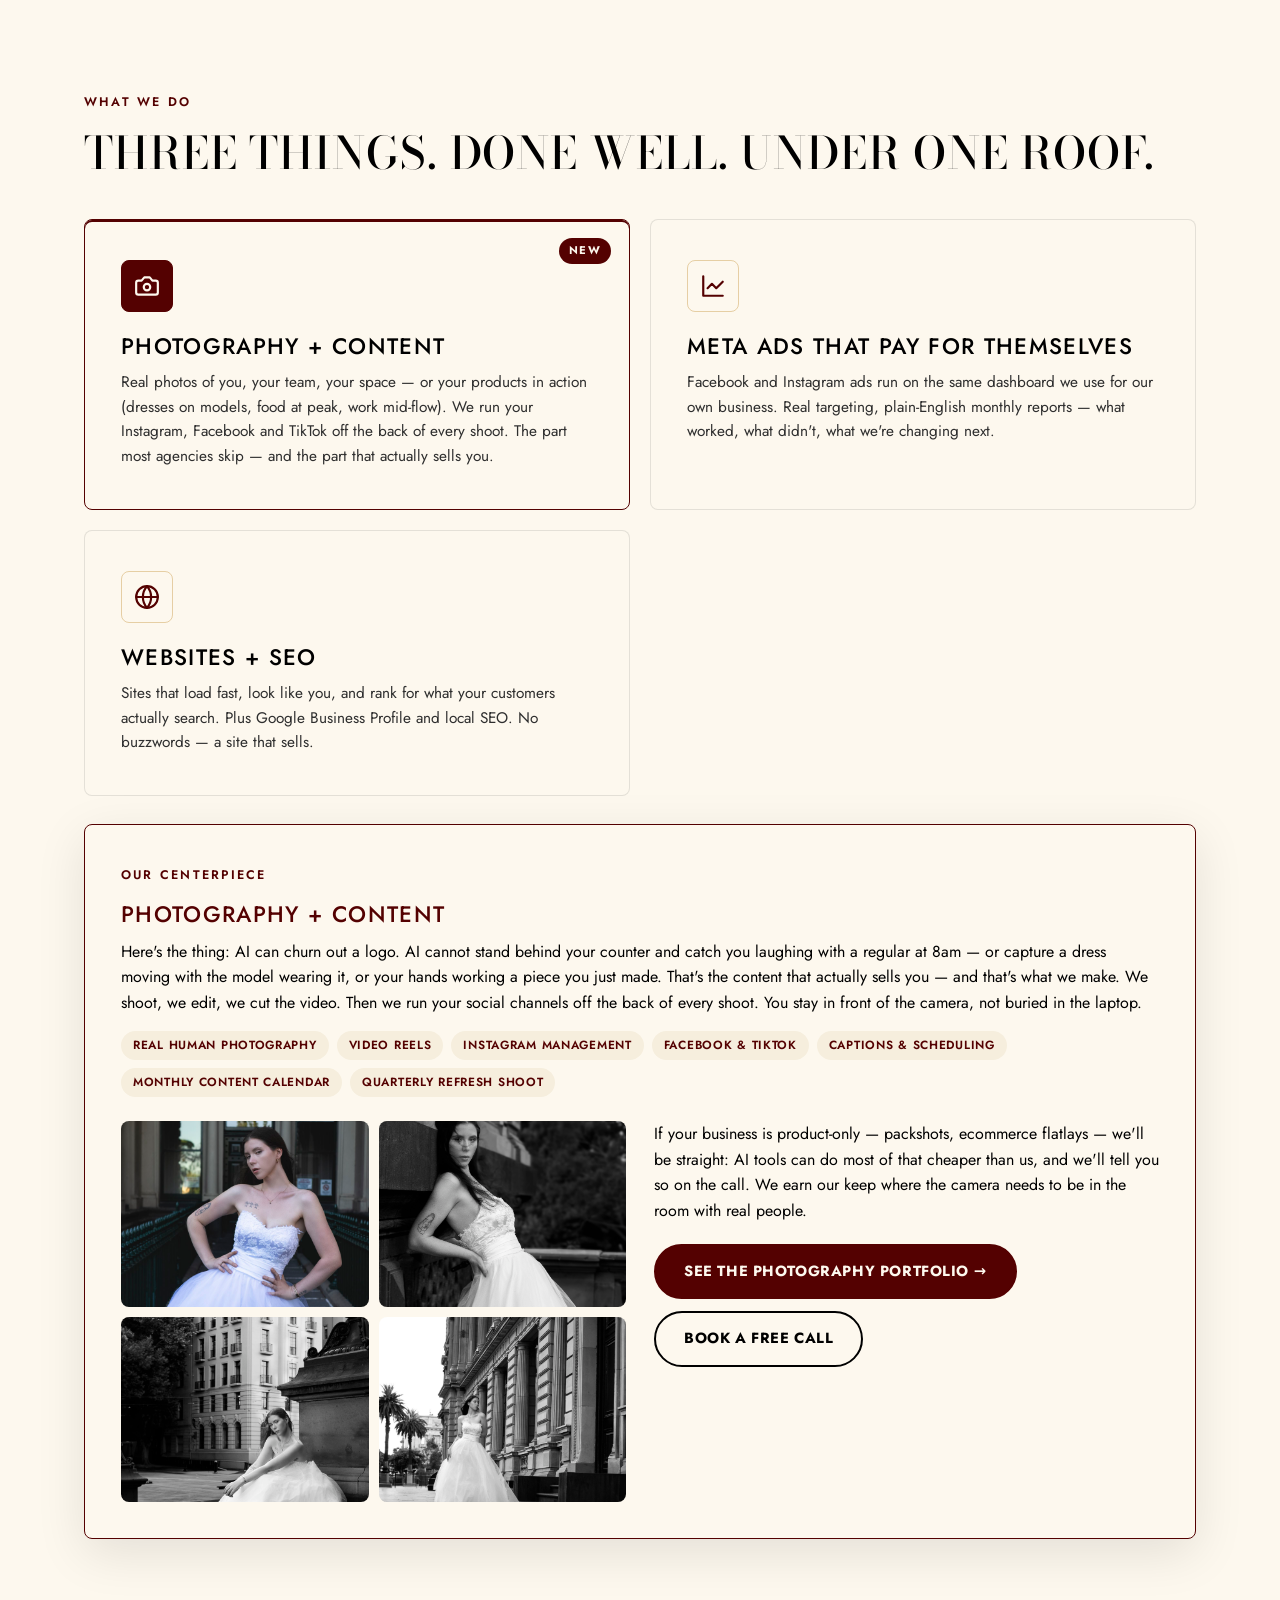
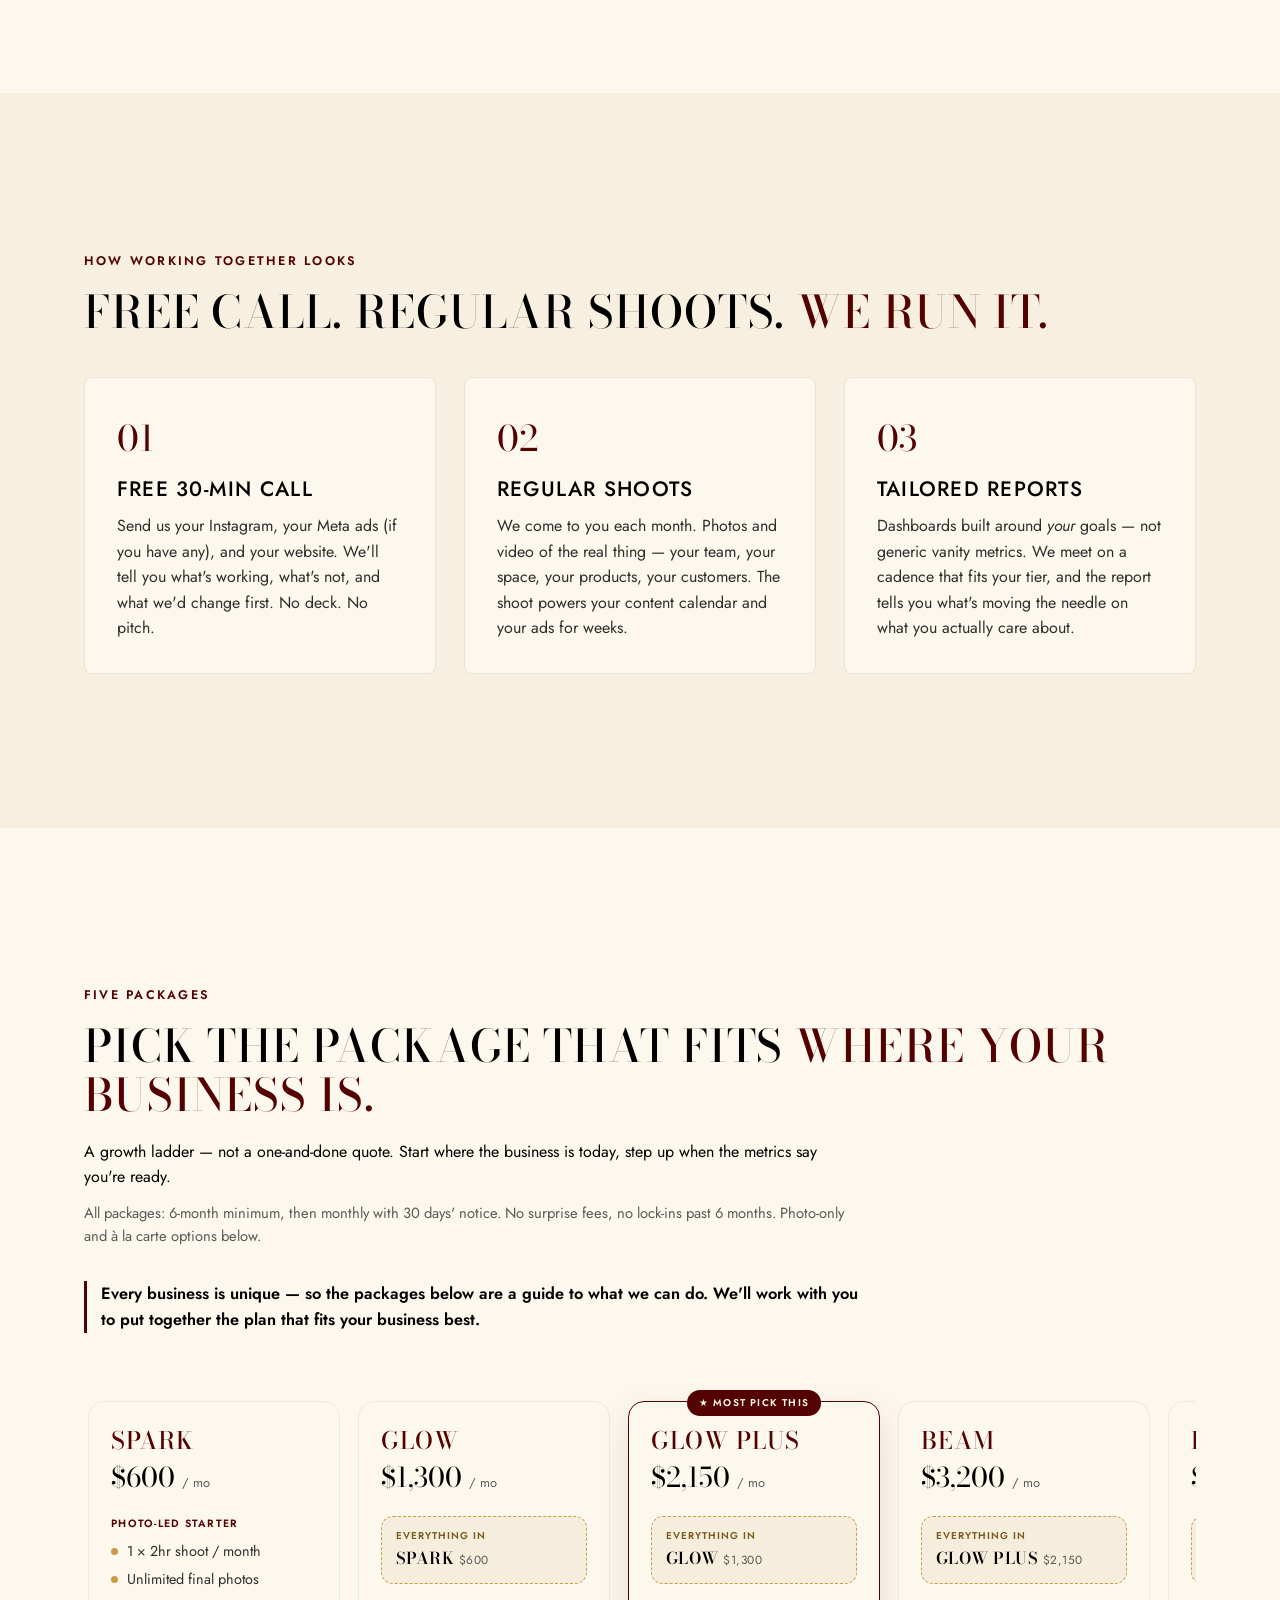
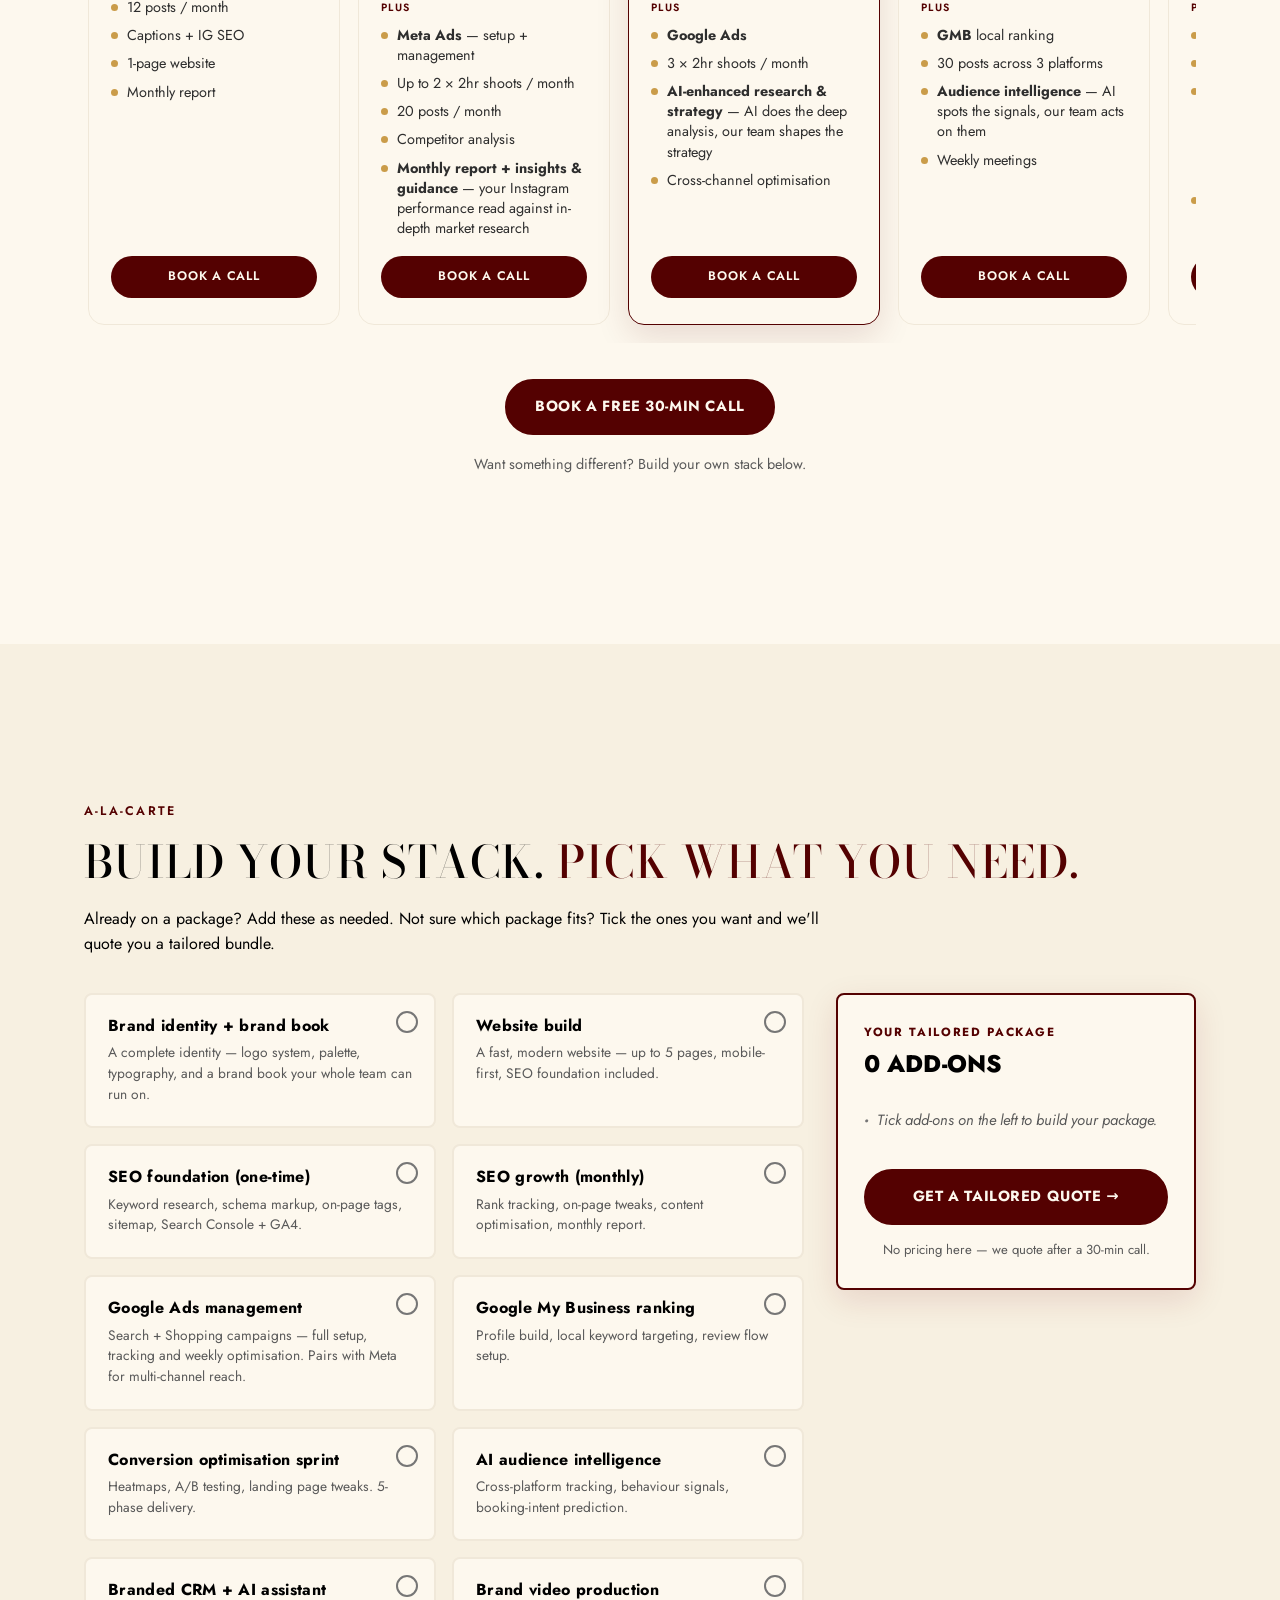
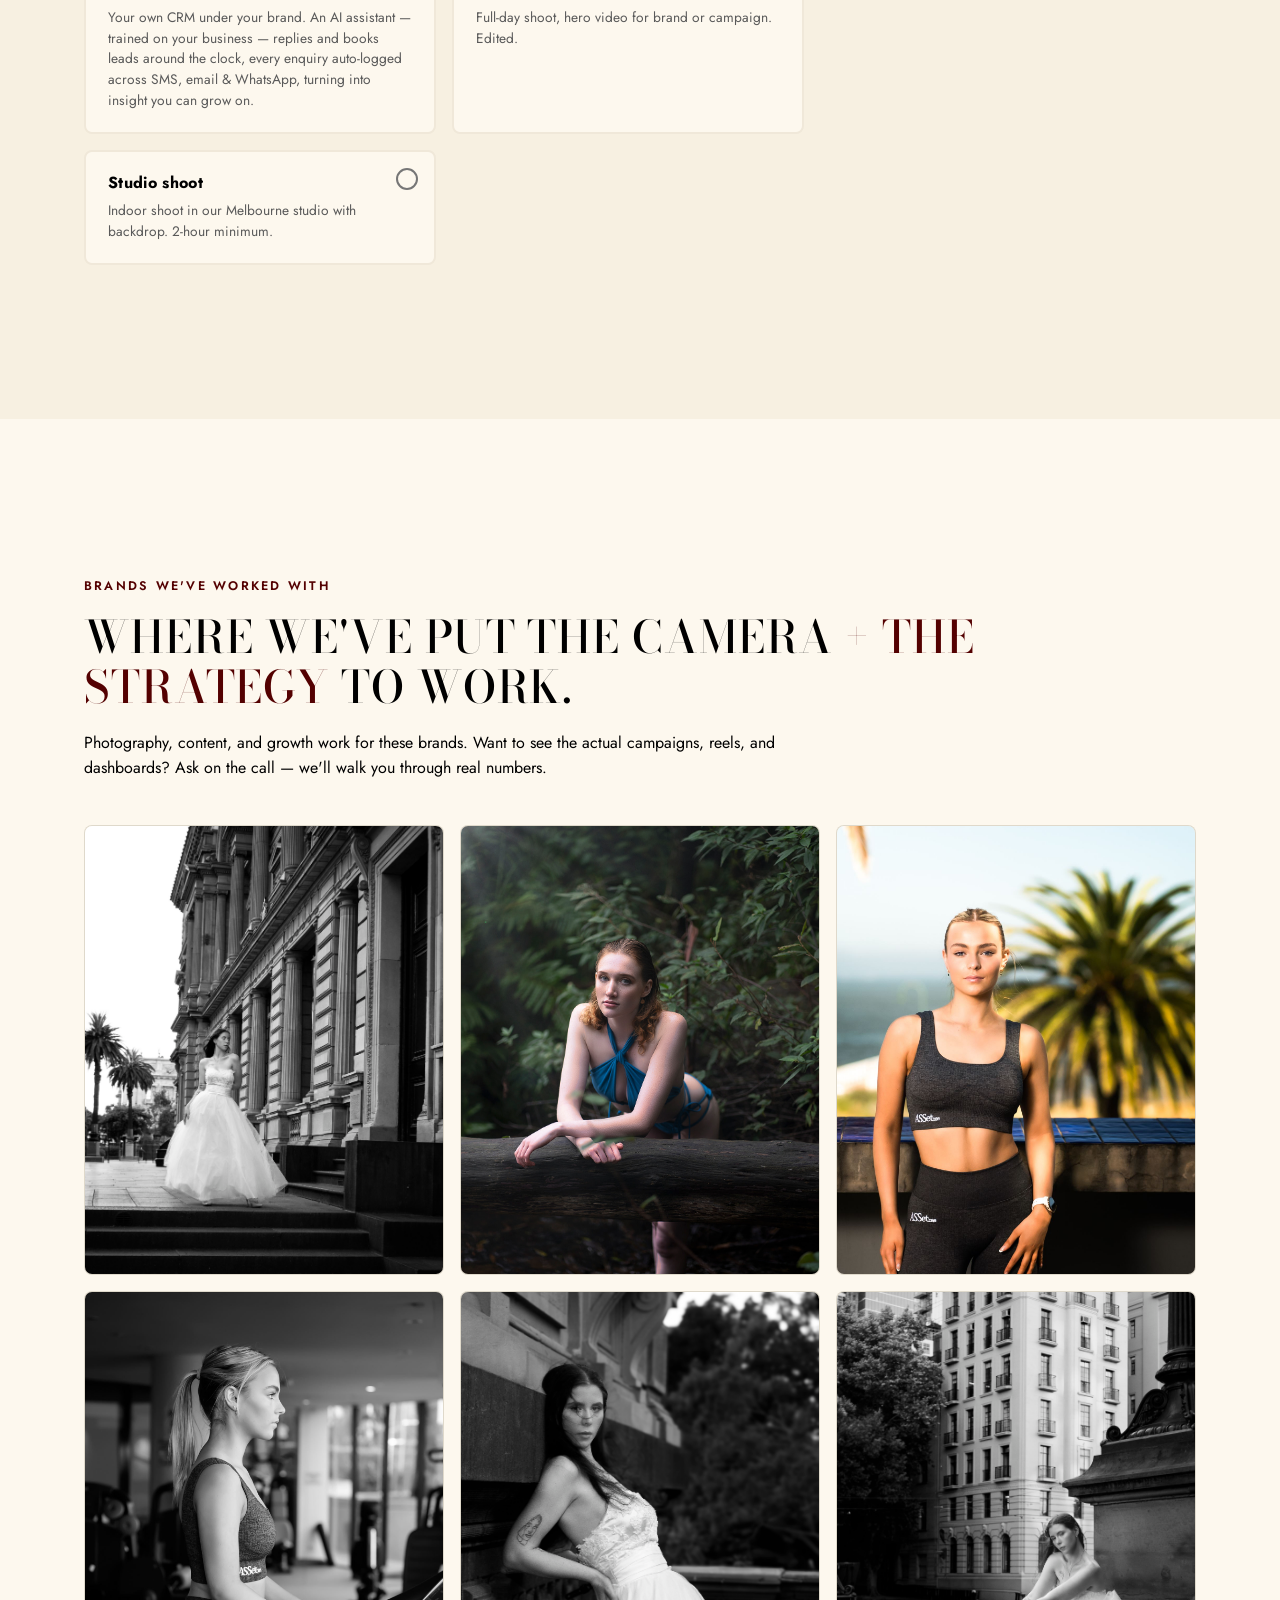
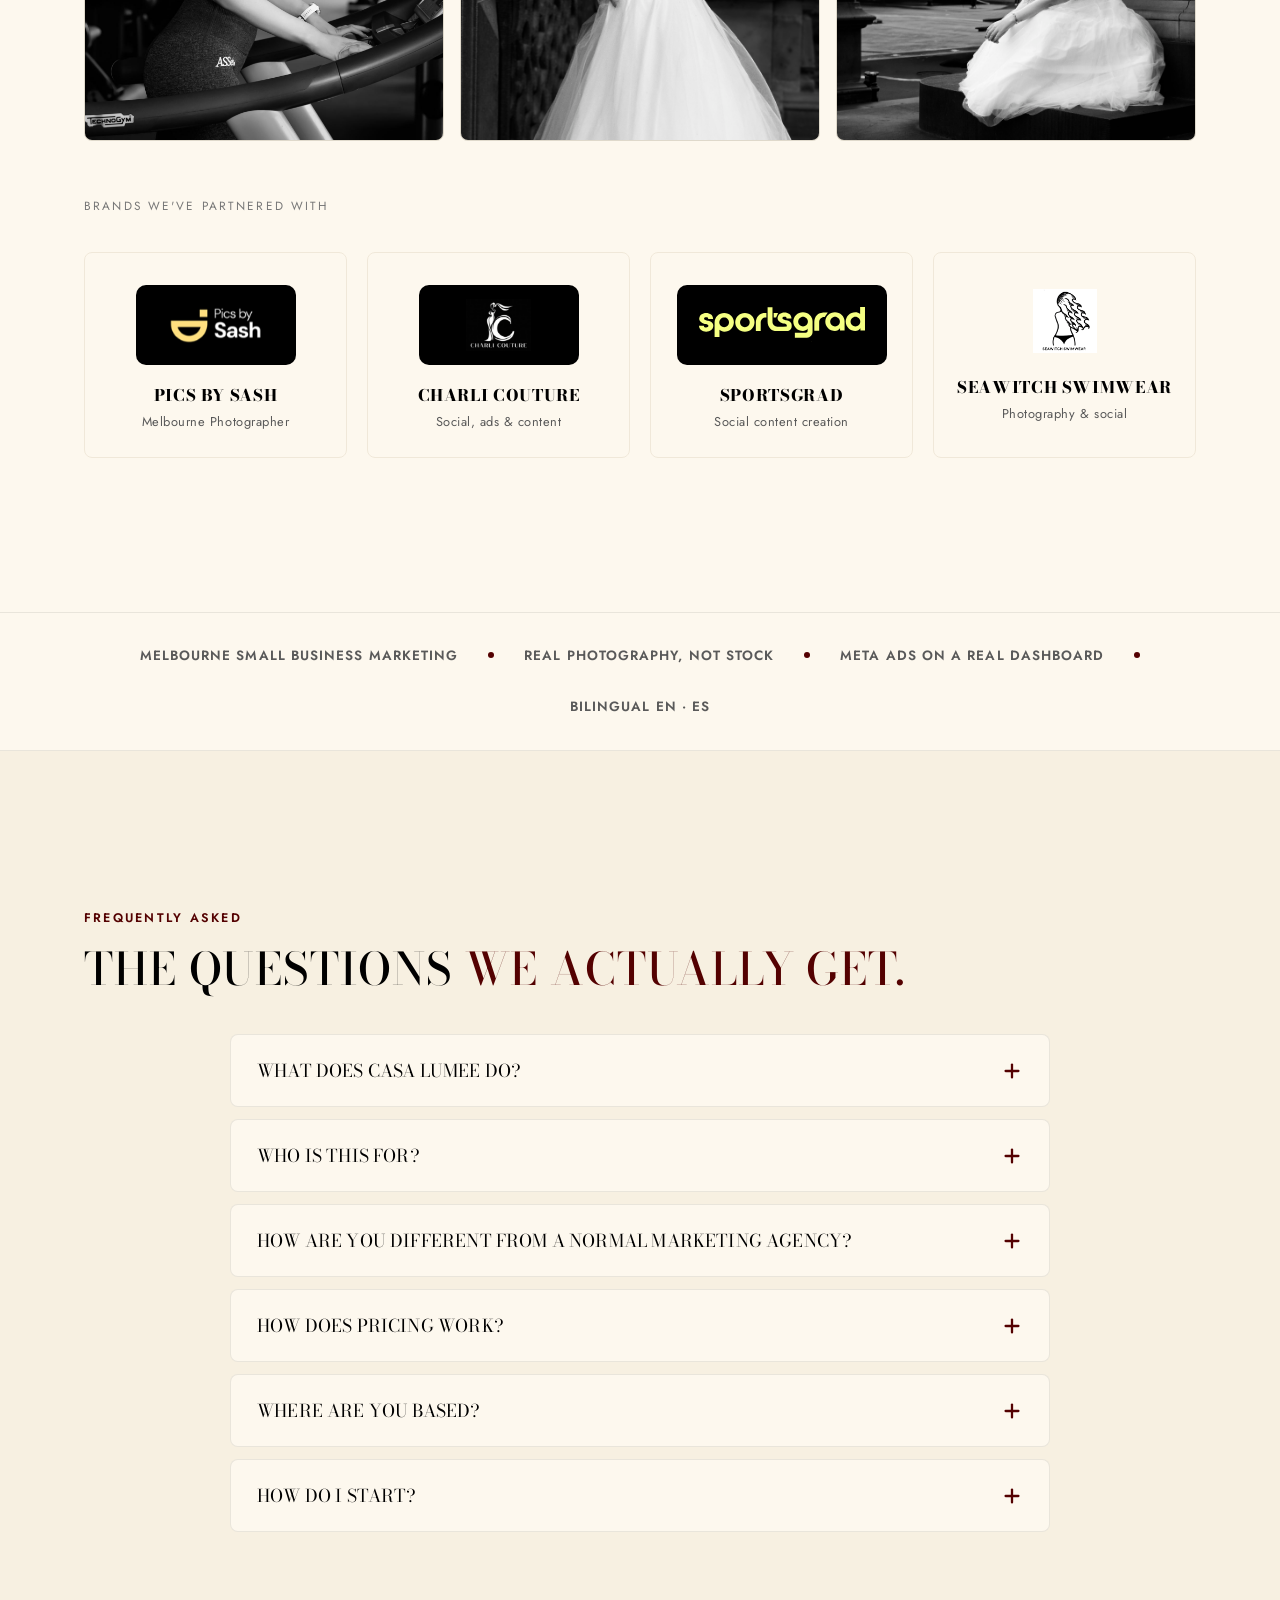
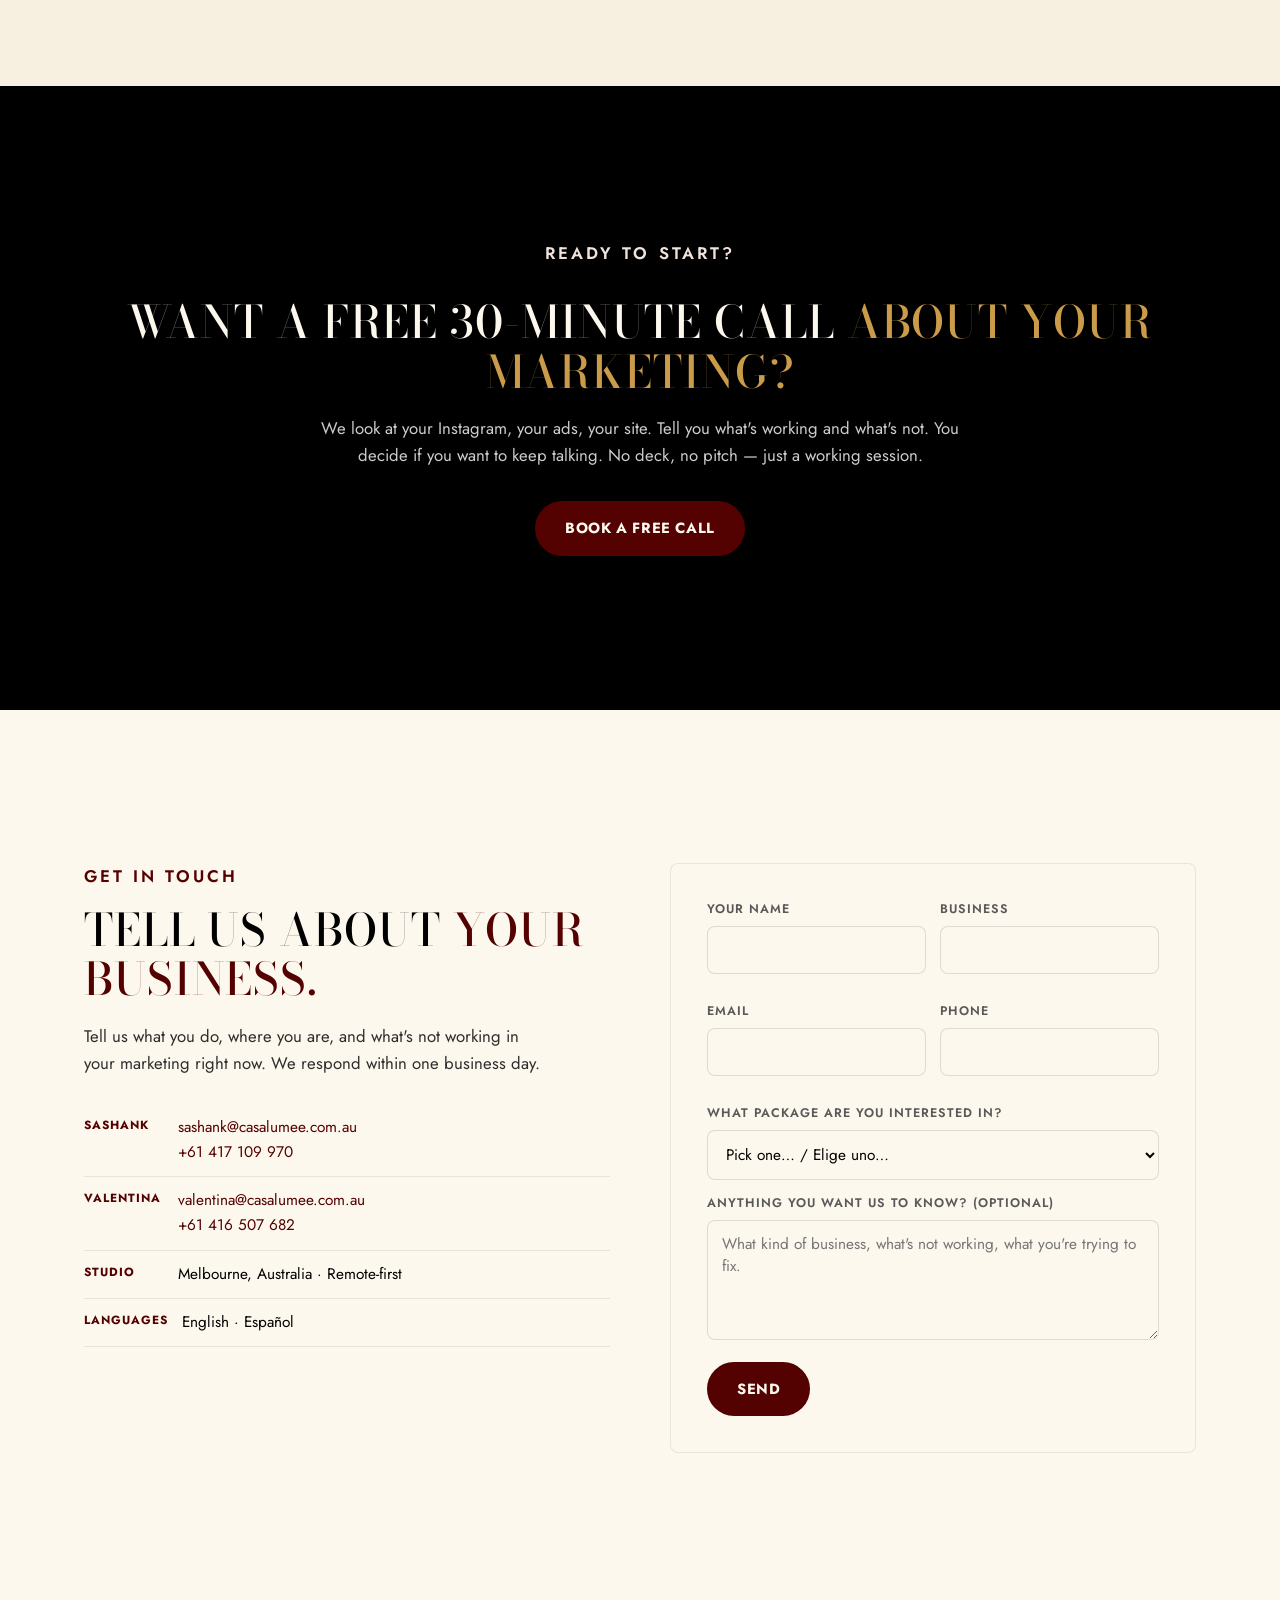
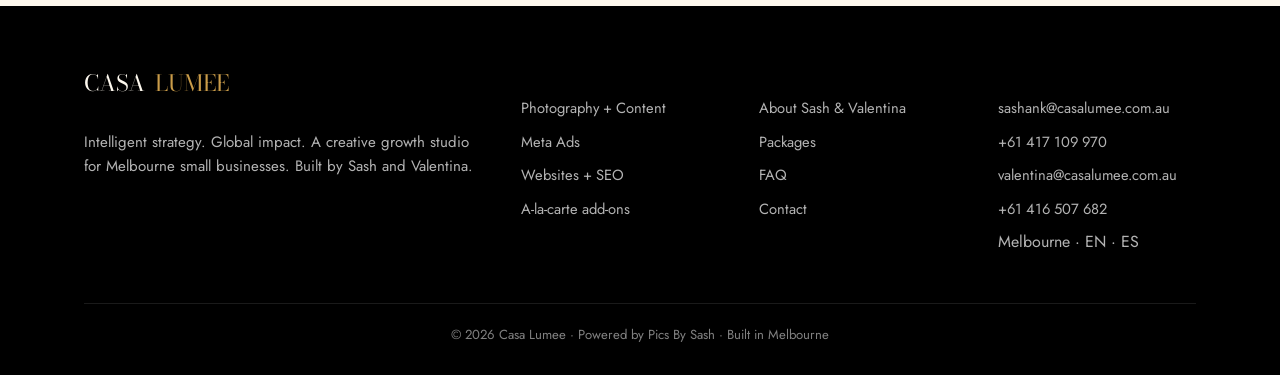
==== commit d946f8d2: "Serious-luxury redesign + real logo, portfolio gallery, Charli Couture brand - Real Casa Lumee logo " ====
--- a/index.html
+++ b/index.html
@@ -44,7 +44,7 @@
   <link href="https://fonts.googleapis.com/css2?family=Bodoni+Moda:ital,opsz,wght@0,6..96,400;0,6..96,500;0,6..96,600;1,6..96,500&family=Jost:wght@300;400;500;600&display=swap" rel="stylesheet" />
 
   <!-- Styles -->
-  <link rel="stylesheet" href="css/styles.css?v=19" />
+  <link rel="stylesheet" href="css/styles.css?v=27" />
 
   <!-- Structured data: Organization + Website + LocalBusiness -->
   <script type="application/ld+json">
@@ -262,8 +262,7 @@
 <header class="nav" role="banner">
   <div class="nav-inner">
     <a href="index.html" class="nav-logo" aria-label="Casa Lumee home">
-      <!-- TODO(logo): old Cherry logo removed; wordmark placeholder until new Casa Lumee logo + colours land -->
-      <span class="wordmark">Casa <span class="accent">Lumee</span></span>
+      <img src="assets/logo-nav.png" alt="Casa Lumee" width="1516" height="323" />
     </a>
 
     <nav aria-label="Primary">
@@ -414,10 +413,10 @@
       </div>
       <div class="detail-grid">
         <div class="img-grid-4">
-          <div class="img-slot">Cafe · in the moment</div>
-          <div class="img-slot">Founder portrait</div>
-          <div class="img-slot">Behind the counter</div>
-          <div class="img-slot">Customer story</div>
+          <div class="img-slot filled"><img src="assets/work/bridal-campaign.jpg" alt="Casa Lumee editorial — couture gown on model at a Melbourne heritage building" loading="lazy" /></div>
+          <div class="img-slot filled"><img src="assets/work/bridal-detail.jpg" alt="Casa Lumee editorial — bridal gown detail portrait" loading="lazy" /></div>
+          <div class="img-slot filled"><img src="assets/work/bridal-location.jpg" alt="Casa Lumee editorial — gown on location in Melbourne CBD" loading="lazy" /></div>
+          <div class="img-slot filled"><img src="assets/work/bridal-full.jpg" alt="Casa Lumee editorial — full-length couture gown, Melbourne" loading="lazy" /></div>
         </div>
         <div>
           <p>
@@ -536,8 +535,7 @@
         <span class="detail-tag">Local schema</span>
       </div>
       <div class="detail-grid">
-        <div class="img-slot" style="aspect-ratio: 16/10;">Site preview · browser mock</div>
-        <div class="img-slot" style="aspect-ratio: 16/10;">Google Business Profile · 4.9 ★</div>
+        <div class="img-slot" style="aspect-ratio: 16/7; grid-column: 1 / -1;">Site preview · browser mock</div>
       </div>
       <div class="detail-actions">
         <a href="#contact" class="btn">
@@ -838,6 +836,20 @@
       <span class="lang-es" hidden>Fotografía, contenido y crecimiento para estas marcas. ¿Quieres ver las campañas, reels y dashboards reales? Pregunta en la llamada — te mostramos los números.</span>
     </p>
 
+    <div class="work-gallery" aria-label="Selected photography">
+      <figure class="work-shot"><img src="assets/work/bridal-full.jpg" alt="Casa Lumee editorial — full-length couture gown, Melbourne heritage facade" loading="lazy" decoding="async" /></figure>
+      <figure class="work-shot"><img src="assets/work/fashion-swim.jpg" alt="Casa Lumee editorial — fashion / swimwear shoot on location" loading="lazy" decoding="async" /></figure>
+      <figure class="work-shot"><img src="assets/work/sport-brand.jpg" alt="Casa Lumee — activewear brand campaign portrait" loading="lazy" decoding="async" /></figure>
+      <figure class="work-shot"><img src="assets/work/sport-treadmill.jpg" alt="Casa Lumee — activewear brand content, gym session" loading="lazy" decoding="async" /></figure>
+      <figure class="work-shot"><img src="assets/work/bridal-detail.jpg" alt="Casa Lumee editorial — bridal gown detail portrait" loading="lazy" decoding="async" /></figure>
+      <figure class="work-shot"><img src="assets/work/bridal-location.jpg" alt="Casa Lumee editorial — couture gown on location, Melbourne CBD" loading="lazy" decoding="async" /></figure>
+    </div>
+
+    <p class="work-sub">
+      <span class="lang-en">Brands we've partnered with</span>
+      <span class="lang-es" hidden>Marcas con las que hemos trabajado</span>
+    </p>
+
     <div class="clients-grid">
       <a class="client-card" href="https://picsbysash.com.au" target="_blank" rel="noopener">
         <div class="client-logo client-logo--dark">
@@ -845,6 +857,13 @@
         </div>
         <span class="client-name">Pics By Sash</span>
         <span class="client-meta"><span class="lang-en">Melbourne Photographer</span><span class="lang-es" hidden>Fotógrafo en Melbourne</span></span>
+      </a>
+      <a class="client-card" href="https://charlicouture.com.au" target="_blank" rel="noopener">
+        <div class="client-logo client-logo--dark">
+          <img src="assets/clients/charli-couture.png" alt="Charli Couture logo" loading="lazy" decoding="async" />
+        </div>
+        <span class="client-name">Charli Couture</span>
+        <span class="client-meta"><span class="lang-en">Social, ads &amp; content</span><span class="lang-es" hidden>Redes, ads y contenido</span></span>
       </a>
       <a class="client-card" href="https://www.sportsgrad.com.au" target="_blank" rel="noopener">
         <div class="client-logo client-logo--dark">
--- a/css/styles.css
+++ b/css/styles.css
@@ -28,11 +28,13 @@
   --body: 'Jost', system-ui, -apple-system, 'Segoe UI', sans-serif;
 
   /* Layout */
-  --radius-card: 14px;
+  --radius-card: 8px;
   --radius-pill: 999px;
-  --shadow-soft: 0 2px 16px rgba(10, 10, 10, 0.06);
-  --shadow-card: 0 8px 30px rgba(10, 10, 10, 0.08);
-  --container: 1200px;
+  --shadow-soft: 0 1px 2px rgba(10, 10, 10, 0.04);
+  --shadow-card: 0 14px 50px rgba(10, 10, 10, 0.10);
+  --hairline: rgba(10, 10, 10, 0.10);
+  --hairline-gold: rgba(202, 156, 73, 0.45);
+  --container: 1160px;
 }
 
 /* ---------- Reset ---------- */
@@ -88,7 +90,7 @@
   margin: 0 auto;
   padding: 0 24px;
 }
-section { padding: clamp(60px, 9vw, 120px) 0; }
+section { padding: clamp(88px, 12vw, 168px) 0; }
 .section-alt { background: var(--paper-alt); }
 .section-dark { background: var(--ink); color: var(--paper); }
 .section-dark h1, .section-dark h2, .section-dark h3 { color: var(--paper); }
@@ -145,19 +147,27 @@
   position: sticky;
   top: 0;
   z-index: 100;
-  background: rgba(255, 255, 255, 0.92);
-  backdrop-filter: saturate(180%) blur(10px);
-  -webkit-backdrop-filter: saturate(180%) blur(10px);
-  border-bottom: 1px solid rgba(10, 10, 10, 0.06);
+  background: rgba(253, 248, 238, 0.78);
+  backdrop-filter: saturate(180%) blur(16px);
+  -webkit-backdrop-filter: saturate(180%) blur(16px);
+  border-bottom: 1px solid transparent;
+  transition: border-color 240ms ease, background 240ms ease, box-shadow 240ms ease;
+}
+.nav.is-scrolled {
+  background: rgba(253, 248, 238, 0.92);
+  border-bottom-color: var(--hairline);
+  box-shadow: 0 1px 0 var(--hairline-gold);
 }
 .nav-inner {
   display: flex;
   align-items: center;
   justify-content: space-between;
-  padding: 18px 24px;
+  padding: 22px 24px;
   max-width: var(--container);
   margin: 0 auto;
-}
+  transition: padding 240ms ease;
+}
+.nav.is-scrolled .nav-inner { padding: 13px 24px; }
 .nav-logo {
   display: inline-flex;
   align-items: center;
@@ -170,11 +180,10 @@
   line-height: 1;
 }
 .nav-logo img {
-  height: 52px;
-  width: 52px;
+  height: 34px;
+  width: auto;
   display: block;
   object-fit: contain;
-  border-radius: 6px;
 }
 .nav-logo .dot {
   width: 12px;
@@ -213,23 +222,33 @@
 /* ---------- Hero ---------- */
 .hero {
   position: relative;
-  padding: clamp(80px, 14vw, 160px) 0 clamp(60px, 10vw, 120px);
-  background:
-    radial-gradient(ellipse at top left, var(--cherry-soft) 0%, transparent 55%),
-    radial-gradient(ellipse at bottom right, var(--forest-soft) 0%, transparent 60%),
-    var(--paper);
+  padding: clamp(120px, 17vw, 210px) 0 clamp(96px, 12vw, 150px);
+  background: var(--paper);
+  border-bottom: 1px solid var(--hairline-gold);
   overflow: hidden;
 }
 .hero-inner {
-  max-width: 960px;
+  max-width: 940px;
   margin: 0 auto;
   text-align: center;
   position: relative;
   z-index: 2;
 }
+.hero .eyebrow { color: var(--ink-3); }
+.hero .eyebrow::before,
+.hero .eyebrow::after {
+  content: "";
+  display: inline-block;
+  width: 26px;
+  height: 1px;
+  background: var(--gold);
+  vertical-align: middle;
+  margin: 0 12px 3px;
+}
 .hero h1 {
-  font-size: clamp(3rem, 8vw, 6.5rem);
-  line-height: 0.98;
+  font-size: clamp(3rem, 8vw, 6.2rem);
+  line-height: 1.0;
+  letter-spacing: 0.01em;
 }
 .hero h1 .accent { color: var(--cherry); }
 .hero .lead {
@@ -280,9 +299,9 @@
 }
 .service-card {
   background: var(--paper);
-  border: 1.5px solid rgba(10, 10, 10, 0.08);
+  border: 1px solid var(--hairline);
   border-radius: var(--radius-card);
-  padding: 36px 32px;
+  padding: 40px 36px;
   cursor: pointer;
   position: relative;
   transition: border-color 200ms ease, transform 200ms ease, box-shadow 200ms ease;
@@ -294,8 +313,9 @@
   box-shadow: var(--shadow-card);
 }
 .service-card.featured {
-  border: 2px solid var(--cherry);
-  background: linear-gradient(135deg, var(--paper) 0%, var(--cherry-soft) 100%);
+  border: 1px solid var(--cherry);
+  background: var(--paper);
+  box-shadow: inset 0 2px 0 var(--cherry);
 }
 .service-card.featured::before {
   content: 'NEW';
@@ -314,16 +334,18 @@
 .service-icon {
   width: 52px;
   height: 52px;
-  border-radius: 12px;
-  background: var(--forest-soft);
+  border-radius: 8px;
+  background: transparent;
+  border: 1px solid var(--hairline-gold);
   color: var(--cherry);
   display: inline-flex;
   align-items: center;
   justify-content: center;
-  margin-bottom: 18px;
+  margin-bottom: 22px;
 }
 .service-card.featured .service-icon {
   background: var(--cherry);
+  border-color: var(--cherry);
   color: var(--paper);
 }
 .service-card h3 {
@@ -381,16 +403,16 @@
 
 /* Image slot placeholder */
 .img-slot {
-  background: linear-gradient(135deg, var(--paper-alt) 0%, var(--paper-grey) 100%);
-  border: 1.5px dashed var(--ink-4);
-  border-radius: 10px;
+  background: var(--paper-alt);
+  border: 1px solid var(--hairline-gold);
+  border-radius: var(--radius-card);
   aspect-ratio: 4 / 3;
   display: flex;
   align-items: center;
   justify-content: center;
-  color: var(--ink-3);
-  font-size: 0.78rem;
-  letter-spacing: 0.06em;
+  color: var(--ink-4);
+  font-size: 0.72rem;
+  letter-spacing: 0.14em;
   text-transform: uppercase;
   font-weight: 600;
   text-align: center;
@@ -1653,3 +1675,42 @@
   .pkg-card { flex: 0 0 84%; }
   .pkg-ladder { scroll-snap-type: x mandatory; }
 }
+
+/* ---------- Selected-work photo gallery (Our Work) ---------- */
+.work-gallery {
+  display: grid;
+  grid-template-columns: repeat(3, 1fr);
+  gap: 16px;
+  margin: 44px 0 0;
+}
+.work-shot {
+  margin: 0;
+  border: 1px solid var(--hairline);
+  border-radius: var(--radius-card);
+  overflow: hidden;
+  aspect-ratio: 4 / 5;
+  background: var(--paper-alt);
+}
+.work-shot img {
+  width: 100%;
+  height: 100%;
+  object-fit: cover;
+  display: block;
+  transition: transform 700ms cubic-bezier(.2,.6,.2,1);
+}
+.work-shot:hover img { transform: scale(1.045); }
+.work-sub {
+  margin: 56px 0 22px;
+  font-family: var(--body);
+  font-size: 0.74rem;
+  letter-spacing: 0.18em;
+  text-transform: uppercase;
+  color: var(--ink-4);
+}
+@media (max-width: 760px) {
+  .work-gallery { grid-template-columns: 1fr 1fr; gap: 12px; }
+}
+
+/* Charli Couture logo is a stacked (square-ish) mark — give it more height than
+   the horizontal wordmark logos so it reads on the dark tile. */
+.client-logo--dark img[alt="Charli Couture logo"] { max-height: 52px; }
